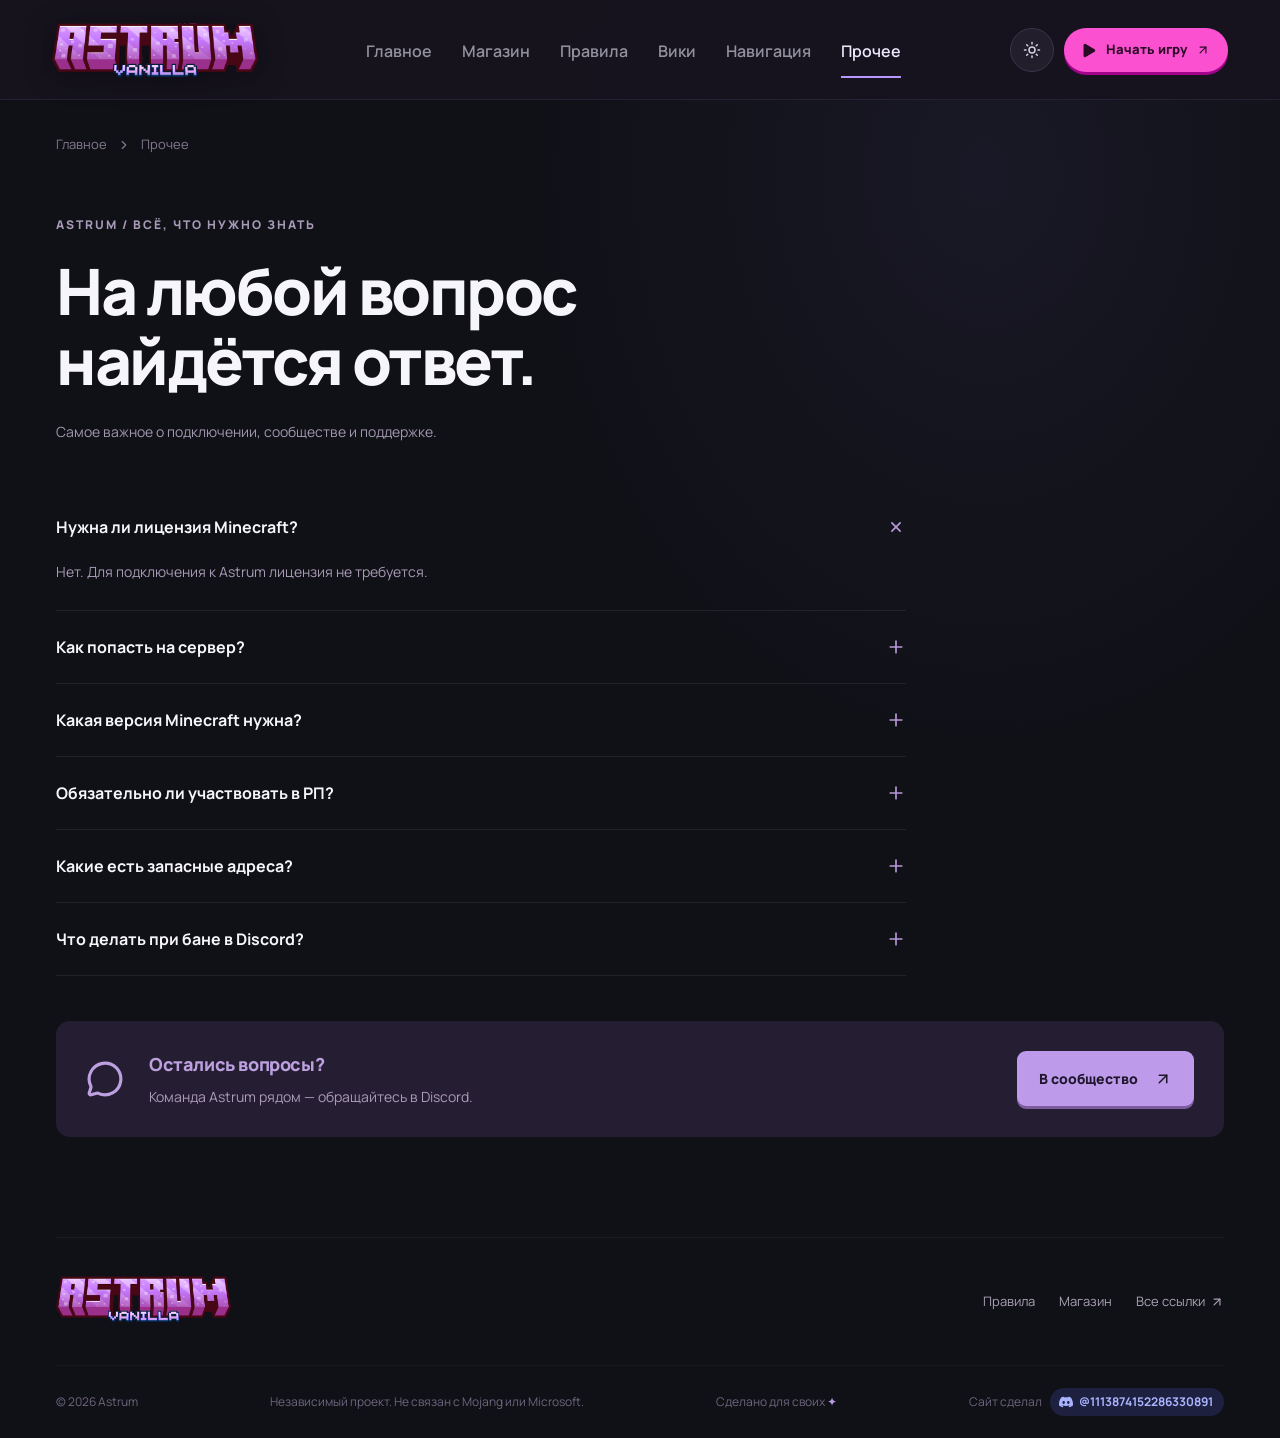
==== more.html @ 8253afd7 "Add files via upload" ====
<!DOCTYPE html>
<html lang="ru">
<head>
<meta charset="utf-8">
<meta name="viewport" content="width=device-width, initial-scale=1">
<title>Вопросы и поддержка — Astrum</title>
<meta name="description" content="Ванильный Minecraft-сервер Astrum: необязательный РП, города и сообщество. Начни свою историю на astrums.pro.">
<link rel="icon" type="image/png" href="assets/images/astrum-logo.png">
<script>try{var t=localStorage.getItem("astrum-theme");document.documentElement.setAttribute("data-theme",t==="light"?"light":"dark")}catch(e){document.documentElement.setAttribute("data-theme","dark")}</script>
<link rel="stylesheet" href="assets/css/style.css">
<link rel="stylesheet" href="assets/css/extra.css">
<link rel="stylesheet" href="assets/css/light.css">
</head>
<body class="antialiased">
<div class="astrum-site"><header class="site-header"><a class="brand brand-logo" href="index.html" aria-label="Astrum Vanilla — на главную"><img src="assets/images/astrum-wordmark.png" alt="Astrum Vanilla" width="640" height="168"></a><nav class="main-nav" aria-label="Главная навигация"><a class="" href="index.html">Главное</a><a class="" href="shop.html">Магазин</a><a class="" href="rules.html">Правила</a><a class="" href="wiki.html">Вики</a><a class="" href="navigation.html">Навигация</a><a class="active" aria-current="page" href="more.html">Прочее</a></nav><div class="header-tools"><button class="theme-toggle" type="button" aria-label="Сменить тему: светлая или тёмная" title="Сменить тему"><svg class="icon-sun" xmlns="http://www.w3.org/2000/svg" width="18" height="18" viewBox="0 0 24 24" fill="none" stroke="currentColor" stroke-width="2" stroke-linecap="round" stroke-linejoin="round" aria-hidden="true"><circle cx="12" cy="12" r="4"></circle><path d="M12 2v2"></path><path d="M12 20v2"></path><path d="m4.93 4.93 1.41 1.41"></path><path d="m17.66 17.66 1.41 1.41"></path><path d="M2 12h2"></path><path d="M20 12h2"></path><path d="m6.34 17.66-1.41 1.41"></path><path d="m19.07 4.93-1.41 1.41"></path></svg><svg class="icon-moon" xmlns="http://www.w3.org/2000/svg" width="18" height="18" viewBox="0 0 24 24" fill="none" stroke="currentColor" stroke-width="2" stroke-linecap="round" stroke-linejoin="round" aria-hidden="true"><path d="M12 3a6 6 0 0 0 9 9 9 9 0 1 1-9-9Z"></path></svg></button><a href="https://discord.gg/phRQ59Pmp" target="_blank" rel="noopener noreferrer" class="header-cta"><svg xmlns="http://www.w3.org/2000/svg" width="17" height="17" viewBox="0 0 24 24" fill="currentColor" stroke="currentColor" stroke-width="2" stroke-linejoin="round" aria-hidden="true"><path d="M6 4.5v15a1 1 0 0 0 1.5.86l12.5-7.5a1 1 0 0 0 0-1.72L7.5 3.64A1 1 0 0 0 6 4.5Z"></path></svg><span>Начать игру</span><svg xmlns="http://www.w3.org/2000/svg" width="14" height="14" viewBox="0 0 24 24" fill="none" stroke="currentColor" stroke-width="2" stroke-linecap="round" stroke-linejoin="round" aria-hidden="true"><path d="M7 7h10v10"></path><path d="M7 17 17 7"></path></svg></a></div><button class="menu-toggle" aria-label="Открыть меню"><svg xmlns="http://www.w3.org/2000/svg" width="24" height="24" viewBox="0 0 24 24" fill="none" stroke="currentColor" stroke-width="2" stroke-linecap="round" stroke-linejoin="round" class="lucide lucide-menu" aria-hidden="true"><path d="M4 5h16"></path><path d="M4 12h16"></path><path d="M4 19h16"></path></svg></button></header><main><section class="wrap inner-page"><div class="breadcrumbs"><a href="index.html">Главное</a><svg xmlns="http://www.w3.org/2000/svg" width="14" height="14" viewBox="0 0 24 24" fill="none" stroke="currentColor" stroke-width="2" stroke-linecap="round" stroke-linejoin="round" class="lucide lucide-chevron-right" aria-hidden="true"><path d="m9 18 6-6-6-6"></path></svg><span>Прочее</span></div><span class="eyebrow">ASTRUM / ВСЁ, ЧТО НУЖНО ЗНАТЬ</span><h1>На любой вопрос
найдётся ответ.</h1><p class="page-intro">Самое важное о подключении, сообществе и поддержке.</p><div class="faq"><details open=""><summary>Нужна ли лицензия Minecraft?<svg xmlns="http://www.w3.org/2000/svg" width="20" height="20" viewBox="0 0 24 24" fill="none" stroke="currentColor" stroke-width="2" stroke-linecap="round" stroke-linejoin="round" class="lucide lucide-plus" aria-hidden="true"><path d="M5 12h14"></path><path d="M12 5v14"></path></svg></summary><p>Нет. Для подключения к Astrum лицензия не требуется.</p></details><details><summary>Как попасть на сервер?<svg xmlns="http://www.w3.org/2000/svg" width="20" height="20" viewBox="0 0 24 24" fill="none" stroke="currentColor" stroke-width="2" stroke-linecap="round" stroke-linejoin="round" class="lucide lucide-plus" aria-hidden="true"><path d="M5 12h14"></path><path d="M12 5v14"></path></svg></summary><p>Начните с небольшой заявки в Discord. Если заявку отклонили, есть альтернативный вариант — проходка за 149.00 ₽. На этой версии сайта оплата не подключена.</p></details><details><summary>Какая версия Minecraft нужна?<svg xmlns="http://www.w3.org/2000/svg" width="20" height="20" viewBox="0 0 24 24" fill="none" stroke="currentColor" stroke-width="2" stroke-linecap="round" stroke-linejoin="round" class="lucide lucide-plus" aria-hidden="true"><path d="M5 12h14"></path><path d="M12 5v14"></path></svg></summary><p>По информации сервера поддерживаются версии 1.21.11–26.2. Рекомендуемая версия — 26.2.</p></details><details><summary>Обязательно ли участвовать в РП?<svg xmlns="http://www.w3.org/2000/svg" width="20" height="20" viewBox="0 0 24 24" fill="none" stroke="currentColor" stroke-width="2" stroke-linecap="round" stroke-linejoin="round" class="lucide lucide-plus" aria-hidden="true"><path d="M5 12h14"></path><path d="M12 5v14"></path></svg></summary><p>Нет. Astrum — полу-РП проект: города, министры и другие структуры существуют, но участие в РП добровольное.</p></details><details><summary>Какие есть запасные адреса?<svg xmlns="http://www.w3.org/2000/svg" width="20" height="20" viewBox="0 0 24 24" fill="none" stroke="currentColor" stroke-width="2" stroke-linecap="round" stroke-linejoin="round" class="lucide lucide-plus" aria-hidden="true"><path d="M5 12h14"></path><path d="M12 5v14"></path></svg></summary><p>mc.astrums.pro, game.astrums.pro и play.astrums.pro. Основной адрес: astrums.pro.</p></details><details><summary>Что делать при бане в Discord?<svg xmlns="http://www.w3.org/2000/svg" width="20" height="20" viewBox="0 0 24 24" fill="none" stroke="currentColor" stroke-width="2" stroke-linecap="round" stroke-linejoin="round" class="lucide lucide-plus" aria-hidden="true"><path d="M5 12h14"></path><path d="M12 5v14"></path></svg></summary><p>Напишите в личные сообщения Discord пользователю @izumosaku. Покупка разбана не гарантирует снятие блокировки.</p></details></div><div class="support-banner"><svg xmlns="http://www.w3.org/2000/svg" width="38" height="38" viewBox="0 0 24 24" fill="none" stroke="currentColor" stroke-width="2" stroke-linecap="round" stroke-linejoin="round" class="lucide lucide-message-circle" aria-hidden="true"><path d="M2.992 16.342a2 2 0 0 1 .094 1.167l-1.065 3.29a1 1 0 0 0 1.236 1.168l3.413-.998a2 2 0 0 1 1.099.092 10 10 0 1 0-4.777-4.719"></path></svg><div><h3>Остались вопросы?</h3><p>Команда Astrum рядом — обращайтесь в Discord.</p></div><a href="https://discord.gg/phRQ59Pmp" target="_blank" rel="noopener noreferrer" class="button primary">В сообщество <svg xmlns="http://www.w3.org/2000/svg" width="18" height="18" viewBox="0 0 24 24" fill="none" stroke="currentColor" stroke-width="2" stroke-linecap="round" stroke-linejoin="round" class="lucide lucide-arrow-up-right" aria-hidden="true"><path d="M7 7h10v10"></path><path d="M7 17 17 7"></path></svg></a></div></section></main><footer class="site-footer wrap"><div class="footer-top"><div class="footer-brand"><a class="brand brand-logo footer-logo" href="index.html" aria-label="Astrum Vanilla — на главную"><img src="assets/images/astrum-wordmark.png" alt="Astrum Vanilla" width="640" height="168" loading="lazy"></a></div><div class="footer-links"><a href="rules.html">Правила</a><a href="shop.html">Магазин</a><a href="navigation.html">Все ссылки <svg xmlns="http://www.w3.org/2000/svg" width="14" height="14" viewBox="0 0 24 24" fill="none" stroke="currentColor" stroke-width="2" stroke-linecap="round" stroke-linejoin="round" class="lucide lucide-arrow-up-right" aria-hidden="true"><path d="M7 7h10v10"></path><path d="M7 17 17 7"></path></svg></a></div></div><div class="footer-bottom"><span>© 2026 Astrum</span><span>Независимый проект. Не связан с Mojang или Microsoft.</span><span>Сделано для своих <span class="accent">✦</span></span><span class="credit">Сайт сделал <a class="credit-mention" href="https://discord.com/users/1113874152286330891" target="_blank" rel="noopener noreferrer"><svg xmlns="http://www.w3.org/2000/svg" width="14" height="14" viewBox="0 0 24 24" fill="currentColor" aria-hidden="true"><path d="M20.317 4.37a19.8 19.8 0 0 0-4.885-1.515.074.074 0 0 0-.079.037c-.21.375-.444.864-.608 1.25a18.3 18.3 0 0 0-5.487 0 13 13 0 0 0-.617-1.25.08.08 0 0 0-.079-.037A19.7 19.7 0 0 0 3.677 4.37a.1.1 0 0 0-.032.027C.533 9.046-.32 13.58.099 18.057a.08.08 0 0 0 .031.057 19.9 19.9 0 0 0 5.993 3.03.08.08 0 0 0 .084-.028c.462-.63.874-1.295 1.226-1.994a.076.076 0 0 0-.041-.106 13 13 0 0 1-1.872-.892.077.077 0 0 1-.008-.128 10 10 0 0 0 .372-.292.07.07 0 0 1 .077-.01c3.928 1.793 8.18 1.793 12.062 0a.07.07 0 0 1 .078.01c.12.098.246.198.373.292a.077.077 0 0 1-.006.127 12.3 12.3 0 0 1-1.873.892.077.077 0 0 0-.041.107c.36.698.772 1.362 1.225 1.993a.08.08 0 0 0 .084.028 19.8 19.8 0 0 0 6.002-3.03.08.08 0 0 0 .032-.054c.5-5.177-.838-9.674-3.549-13.66a.06.06 0 0 0-.031-.03M8.02 15.33c-1.182 0-2.157-1.085-2.157-2.419 0-1.333.956-2.419 2.157-2.419 1.21 0 2.176 1.096 2.157 2.42 0 1.333-.956 2.418-2.157 2.418m7.975 0c-1.183 0-2.157-1.085-2.157-2.419 0-1.333.955-2.419 2.157-2.419 1.21 0 2.176 1.096 2.157 2.42 0 1.333-.946 2.418-2.157 2.418"></path></svg><span>@1113874152286330891</span></a></span></div></footer></div>
<script src="assets/js/main.js" defer></script>
</body>
</html>
---- assets/css/style.css ----
@import "https://fonts.googleapis.com/css2?family=Manrope:wght@400;500;600;700;800&display=swap";
@layer properties{@supports (((-webkit-hyphens:none)) and (not (margin-trim:inline))) or ((-moz-orient:inline) and (not (color:rgb(from red r g b)))){*,:before,:after,::backdrop{--tw-space-y-reverse:0;--tw-border-style:solid;--tw-font-weight:initial;--tw-tracking:initial;--tw-shadow:0 0 #0000;--tw-shadow-color:initial;--tw-shadow-alpha:100%;--tw-inset-shadow:0 0 #0000;--tw-inset-shadow-color:initial;--tw-inset-shadow-alpha:100%;--tw-ring-color:initial;--tw-ring-shadow:0 0 #0000;--tw-inset-ring-color:initial;--tw-inset-ring-shadow:0 0 #0000;--tw-ring-inset:initial;--tw-ring-offset-width:0px;--tw-ring-offset-color:#fff;--tw-ring-offset-shadow:0 0 #0000}}}@layer theme{:root,:host{--font-sans:"Manrope", sans-serif;--font-mono:ui-monospace, SFMono-Regular, Menlo, Monaco, Consolas, "Liberation Mono", "Courier New", monospace;--color-green-100:#dcfce7;--color-green-200:#b9f8cf;--color-green-800:#016630;--color-green-900:#0d542b;--color-gray-100:#f3f4f6;--color-gray-200:#e5e7eb;--color-gray-800:#1e2939;--spacing:.25rem;--container-md:28rem;--text-xs:.75rem;--text-xs--line-height:calc(1 / .75);--text-sm:.875rem;--text-sm--line-height:calc(1.25 / .875);--text-lg:1.125rem;--text-lg--line-height:calc(1.75 / 1.125);--text-2xl:1.5rem;--text-2xl--line-height:calc(2 / 1.5);--font-weight-medium:500;--font-weight-semibold:600;--font-weight-bold:700;--tracking-wider:.05em;--default-transition-duration:.15s;--default-transition-timing-function:cubic-bezier(.4, 0, .2, 1);--default-font-family:var(--font-sans);--default-mono-font-family:var(--font-mono)}@supports (color:lab(0% 0 0)){:root,:host{--color-green-100:lab(96.1861% -13.8464 6.52365);--color-green-200:lab(92.4222% -26.4702 12.9427);--color-green-800:lab(37.4616% -36.7971 22.9692);--color-green-900:lab(30.797% -29.6927 17.382);--color-gray-100:lab(96.1596% -.0823438 -1.13575);--color-gray-200:lab(91.6229% -.159115 -2.26791);--color-gray-800:lab(16.1051% -1.18239 -11.7533)}}}@layer base{*,:after,:before,::backdrop{box-sizing:border-box;border:0 solid;margin:0;padding:0}::file-selector-button{box-sizing:border-box;border:0 solid;margin:0;padding:0}html,:host{-webkit-text-size-adjust:100%;tab-size:4;line-height:1.5;font-family:var(--default-font-family,-apple-system, BlinkMacSystemFont, "Segoe UI", Roboto, "Helvetica Neue", "Noto Sans", Arial, sans-serif, "Apple Color Emoji", "Segoe UI Emoji", "Segoe UI Symbol", "Noto Color Emoji");font-feature-settings:var(--default-font-feature-settings,normal);font-variation-settings:var(--default-font-variation-settings,normal);-webkit-tap-highlight-color:transparent}hr{height:0;color:inherit;border-top-width:1px}abbr:where([title]){-webkit-text-decoration:underline dotted;text-decoration:underline dotted}h1,h2,h3,h4,h5,h6{font-size:inherit;font-weight:inherit}a{color:inherit;-webkit-text-decoration:inherit;-webkit-text-decoration:inherit;-webkit-text-decoration:inherit;-webkit-text-decoration:inherit;text-decoration:inherit}b,strong{font-weight:bolder}code,kbd,samp,pre{font-family:var(--default-mono-font-family,ui-monospace, SFMono-Regular, Menlo, Monaco, Consolas, "Liberation Mono", "Courier New", monospace);font-feature-settings:var(--default-mono-font-feature-settings,normal);font-variation-settings:var(--default-mono-font-variation-settings,normal);font-size:1em}small{font-size:80%}sub,sup{vertical-align:baseline;font-size:75%;line-height:0;position:relative}sub{bottom:-.25em}sup{top:-.5em}table{text-indent:0;border-color:inherit;border-collapse:collapse}:-moz-focusring:where(:not(iframe)){outline:auto}progress{vertical-align:baseline}summary{display:list-item}ol,ul,menu{list-style:none}img,svg,video,canvas,audio,iframe,embed,object{vertical-align:middle;display:block}img,video{max-width:100%;height:auto}button,input,select,optgroup,textarea{font:inherit;font-feature-settings:inherit;font-variation-settings:inherit;letter-spacing:inherit;color:inherit;opacity:1;background-color:#0000;border-radius:0}::file-selector-button{font:inherit;font-feature-settings:inherit;font-variation-settings:inherit;letter-spacing:inherit;color:inherit;opacity:1;background-color:#0000;border-radius:0}:where(select:is([multiple],[size])) optgroup{font-weight:bolder}:where(select:is([multiple],[size])) optgroup option{padding-inline-start:20px}::file-selector-button{margin-inline-end:4px}::placeholder{opacity:1}@supports (not ((-webkit-appearance:-apple-pay-button))) or (contain-intrinsic-size:1px){::placeholder{color:currentColor}@supports (color:color-mix(in lab, red, red)){::placeholder{color:color-mix(in oklab, currentcolor 50%, transparent)}}}textarea{resize:vertical}::-webkit-search-decoration{-webkit-appearance:none}::-webkit-date-and-time-value{min-height:1lh;text-align:inherit}::-webkit-datetime-edit{display:inline-flex}::-webkit-datetime-edit-fields-wrapper{padding:0}::-webkit-datetime-edit{padding-block:0}::-webkit-datetime-edit-year-field{padding-block:0}::-webkit-datetime-edit-month-field{padding-block:0}::-webkit-datetime-edit-day-field{padding-block:0}::-webkit-datetime-edit-hour-field{padding-block:0}::-webkit-datetime-edit-minute-field{padding-block:0}::-webkit-datetime-edit-second-field{padding-block:0}::-webkit-datetime-edit-millisecond-field{padding-block:0}::-webkit-datetime-edit-meridiem-field{padding-block:0}::-webkit-calendar-picker-indicator{line-height:1}:-moz-ui-invalid{box-shadow:none}button,input:where([type=button],[type=reset],[type=submit]){appearance:button}::file-selector-button{appearance:button}::-webkit-inner-spin-button{height:auto}::-webkit-outer-spin-button{height:auto}[hidden]:where(:not([hidden=until-found])){display:none!important}:root{--lightningcss-light: ;--lightningcss-dark:initial;color-scheme:dark}*{box-sizing:border-box}html{scroll-behavior:smooth;scroll-padding-top:100px}body{color:#f6f5fb;background:#101117;margin:0;font-family:Manrope,sans-serif;font-size:15px}button,a,input,summary{-webkit-tap-highlight-color:transparent}button,a{touch-action:manipulation}button{cursor:pointer;font:inherit}a{color:inherit;text-decoration:none}button{color:inherit}button:disabled{cursor:default}button:focus-visible,a:focus-visible,summary:focus-visible,input:focus-visible{outline-offset:5px;outline:2px solid #bb9dff}h1,h2,h3,p{margin:0}button{border:0}::selection{color:#fff;background:#9765ee}input{font:inherit;color:inherit}svg{flex-shrink:0}button,a{transition:background .2s,color .2s,transform .2s,border-color .2s}button:hover{filter:brightness(1.08)}}@layer components{.astrum-site{background:radial-gradient(at 77% 12%,#24203870,#0000 32%),#101117;overflow:hidden}.wrap{width:min(1240px,100% - 112px);margin-inline:auto}.site-header{z-index:20;border-bottom:1px solid #ffffff0c;align-items:center;gap:32px;height:100px;padding:0 4%;display:flex;position:relative}.brand{letter-spacing:1.5px;align-items:center;gap:9px;font-size:25px;font-weight:800;display:inline-flex}.brand-symbol{color:#bc98ff;font-size:40px;line-height:1}.brand-dot{color:#918a9b;align-self:flex-start;margin-top:7px;margin-left:-7px;font-size:12px}.main-nav{color:#93919f;gap:26px;margin:auto;font-size:14px;font-weight:600;display:flex}.main-nav a{padding:38px 0;position:relative}.main-nav a:hover,.main-nav a.active{color:#eee8ff}.main-nav a.active:after{content:"";background:#b896ff;height:2px;position:absolute;bottom:23px;left:0;right:0}.header-discord{background:#221e2c;border:1px solid #3c354c;border-radius:9px;align-items:center;gap:9px;padding:12px 14px;font-size:13px;display:flex}.menu-toggle{background:0 0;display:none}.hero{grid-template-columns:1fr 1fr;min-height:750px;padding-top:70px;display:grid;position:relative}.eyebrow{letter-spacing:2px;color:#a69ab7;font-size:12px;font-weight:800;display:block}.season{color:#c3b3dd;background:#25202e88;border:1px solid #9580b933;border-radius:30px;align-items:center;gap:9px;padding:10px 13px;font-size:12px;display:inline-flex}.season>span,.world-label>span{background:#b7dc9a;border-radius:50%;width:6px;height:6px;box-shadow:0 0 12px #b7dc9a66}.hero h1{letter-spacing:-3.2px;margin-top:25px;font-size:clamp(45px,4.9vw,71px);font-weight:800;line-height:1.09}.hero h1>span{color:#b79adf}.hero-copy>p{color:#a5a0b0;margin-top:25px;font-size:14px;line-height:1.9}.hero-actions{align-items:center;gap:20px;margin-top:30px;display:flex}.button{border-radius:9px;justify-content:center;align-items:center;gap:16px;min-height:50px;padding:17px 22px;font-size:14px;font-weight:800;line-height:1.5;display:inline-flex}.primary{color:#20162e;background:#bd9bea;box-shadow:0 3px #7c5c9e}.primary:hover{background:#d4b9f8;transform:translateY(-2px)}.secondary{color:#dbd3e5;background:#201d27;border:1px solid #3b3549}.secondary:hover{background:#302739}.server-address{color:#a49bb1;text-align:left;background:0 0;align-items:center;gap:26px;display:flex}.server-address small{letter-spacing:1.8px;color:#7f788c;margin-bottom:5px;font-size:12px;display:block}.server-address strong{color:#dfd7e8;letter-spacing:.8px;font-size:14px}.hero-facts{color:#898492;flex-wrap:wrap;gap:15px;margin-top:28px;font-size:12px;display:flex}.hero-facts>span{align-items:center;gap:5px;display:flex}.hero-facts svg{color:#baa4d2}.hero-visual{align-self:center;min-width:0;margin:0 -60px 0 -30px;position:relative;transform:translateY(-27px)}.hero-visual>img{filter:drop-shadow(0 30px 40px #0005);width:100%;height:auto;animation:7s ease-in-out infinite float;position:relative}.planet-halo{background:radial-gradient(#a177dd19,#0000 65%);border:1px solid #a98bd31a;border-radius:50%;position:absolute;inset:9% 7%;transform:rotate(-25deg)}.planet-halo:after{content:"";border:1px dashed #b497d81c;border-radius:50%;position:absolute;inset:12%}.visual-coordinate{letter-spacing:2px;color:#8d809f;font-size:11px;position:absolute;top:17%;left:29%}.floating-star{color:#d1b5f5;position:absolute}.star-one{font-size:42px;top:20%;right:13%;transform:rotate(12deg)}.star-two{color:#80718e;font-size:25px;top:45%;left:6%}.world-label{letter-spacing:1.2px;background:#1d1929cc;border:1px solid #6d5d8180;border-radius:6px;align-items:center;gap:8px;padding:11px 13px;font-size:11px;display:flex;position:absolute;bottom:21%;left:29%;transform:rotate(-5deg)}.visual-number{letter-spacing:3px;color:#655a74;font-size:12px;position:absolute;bottom:7%;right:20%}.hero-bottom{color:#625e6e;letter-spacing:1.6px;border-top:1px solid #ffffff0b;grid-column:1/-1;justify-content:space-between;align-self:end;align-items:center;margin-top:30px;padding:24px 0;font-size:12px;display:flex}.hero-bottom>span:last-child{letter-spacing:.4px}.ticker{white-space:nowrap;color:#231a2e;background:#bba1d9;justify-content:space-around;align-items:center;gap:30px;padding:16px 25px;font-size:17px;display:flex;overflow:hidden}.ticker span{letter-spacing:1.8px;font-size:12px;font-weight:800}.section{padding-top:100px;padding-bottom:20px}.section-heading{justify-content:space-between;align-items:flex-end;gap:30px;margin-bottom:35px;display:flex}.section-heading .eyebrow{margin-bottom:17px}h2{letter-spacing:-1.5px;font-size:36px;font-weight:800;line-height:1.23}.section-heading>p{color:#8e879b;padding-bottom:3px;font-size:14px;line-height:1.9}.feature-grid{grid-template-columns:repeat(3,1fr);gap:18px;display:grid}.feature-card{background:linear-gradient(135deg,#201d28,#191820);border:1px solid #ffffff09;border-radius:14px;padding:28px;position:relative}.feature-icon{border-radius:12px;justify-content:center;align-items:center;width:45px;height:45px;margin-bottom:35px;display:inline-flex}.green{--tone:#acd5a0;--shade:#263b31}.purple{--tone:#bf9ce9;--shade:#3c2e50}.orange{--tone:#e1b087;--shade:#463328}.pink{--tone:#dea7c6;--shade:#482d42}.blue{--tone:#9ab8df;--shade:#293b50}.feature-icon{background:var(--shade);color:var(--tone)}.card-index{color:#625970;font-size:12px;position:absolute;top:37px;right:28px}h3{letter-spacing:-.4px;font-size:18px;font-weight:800}.feature-card p{color:#938b9f;margin-top:13px;font-size:14px;line-height:1.9}.card-tag{letter-spacing:1.2px;color:#776d85;margin-top:28px;font-size:12px;display:block}.text-link{color:#bca2da;background:0 0;align-items:center;gap:8px;margin-top:25px;padding:0;font-size:13px;font-weight:700;display:inline-flex}.product-grid{grid-template-columns:repeat(4,1fr);gap:18px;display:grid}.product-card{text-align:left;background:#1b1922;border:1px solid #ffffff09;border-radius:14px;flex-direction:column;padding:13px 19px 19px;display:flex;overflow:hidden}.product-card:hover{border-color:#b796d84d;transform:translateY(-6px)}.product-art{background:radial-gradient(ellipse at 50% 70%,var(--shade),#1b192200 74%);width:calc(100% + 38px);height:180px;color:var(--tone);isolation:isolate;justify-content:center;align-items:center;margin:-13px -19px 20px;display:flex;position:relative}.product-art>svg{filter:drop-shadow(4px 10px #0003);transform:rotate(-13deg)}.art-orbit{border:1px solid var(--tone);opacity:.15;z-index:-1;border-radius:25px;width:100px;height:100px;position:absolute;transform:rotate(25deg)}.art-spark{font-size:20px;position:absolute;top:26%;right:27%}.product-type{letter-spacing:1.3px;color:var(--tone);margin-bottom:10px;font-size:11px}.product-name{font-size:15px;font-weight:800}.product-bottom{justify-content:space-between;align-items:center;margin-top:22px;font-size:21px;font-weight:800;display:flex}.product-bottom small{color:#9c92a6;font-size:14px;font-weight:600}.round-arrow{color:#c5b5d5;background:#ffffff08;border-radius:8px;justify-content:center;align-items:center;width:29px;height:29px;display:flex}.subtle-note{color:#81758f;margin-top:17px;font-size:12px;line-height:1.7}.world-banner{background:linear-gradient(110deg,#29273b,#343047 60%,#2a2938);border:1px solid #b9a1d61a;border-radius:17px;grid-template-columns:1fr 1fr;margin-top:80px;padding:45px 50px;display:grid;position:relative;overflow:hidden}.world-banner .eyebrow{margin-bottom:20px}.world-banner h2{font-size:37px}.world-banner p{color:#b2a8c0;margin-top:16px;font-size:14px;line-height:1.8}.light{color:#2b2137;background:#e0d6ee;margin-top:25px}.map-art{color:#b4c29e;justify-content:center;align-items:center;display:flex;position:relative;transform:rotate(-12deg)}.map-art>svg{filter:drop-shadow(8px 15px #17152350);width:270px;height:270px}.map-marker{color:#e4c8fa;text-shadow:0 0 35px #c69eea;font-size:50px;position:absolute;top:34%;left:48%}.map-caption{letter-spacing:2px;color:#c3b2d7;font-size:12px;position:absolute;bottom:10%}.outline-star{color:#bca1d9;font-size:70px}.steps{grid-template-columns:repeat(3,1fr);gap:35px;margin:35px 0;display:grid}.step-number{color:#bba1da;letter-spacing:2px;border-bottom:1px solid #342c3f;margin-bottom:20px;padding-bottom:14px;font-size:13px;display:block}.steps p{color:#938a9f;margin-top:12px;font-size:14px;line-height:1.9}.site-footer{border-top:1px solid #ffffff0b;margin-top:100px;padding-top:38px}.footer-top{justify-content:space-between;align-items:center;gap:25px;padding-bottom:37px;display:flex}.footer-top p{color:#867c93;margin-top:8px;font-size:12px}.footer-links{color:#aaa0b6;gap:24px;font-size:13px;display:flex}.footer-links a{align-items:center;gap:5px;display:flex}.socials{gap:10px;display:flex}.socials>a{color:#b9abc9;background:#201c29;border:1px solid #ffffff09;border-radius:8px;justify-content:center;align-items:center;width:37px;height:37px;display:flex}.socials>a:hover{background:#3b2d4a}.footer-bottom{color:#6f657e;border-top:1px solid #ffffff09;justify-content:space-between;gap:20px;padding:22px 0;font-size:12px;display:flex}.accent{color:#b99bdf}.inner-page{min-height:65vh;padding-top:35px}.breadcrumbs{color:#84788f;align-items:center;gap:10px;margin-bottom:60px;font-size:13px;display:flex}.inner-page>h1{white-space:pre-line;letter-spacing:-2.5px;margin-top:22px;font-size:clamp(38px,5vw,65px);font-weight:800;line-height:1.1}.page-intro{color:#a297ae;max-width:650px;margin-top:23px;font-size:14px;line-height:1.9}.shop-toolbar{justify-content:space-between;align-items:center;gap:25px;margin:40px 0 25px;display:flex}.notice{color:#c8b1df;background:#292135;border:1px solid #67507c44;border-radius:8px;align-items:center;gap:10px;padding:12px 15px;font-size:13px;display:flex}.search{color:#9986af;background:#201c28;border:1px solid #473951;border-radius:9px;align-items:center;gap:12px;padding:12px 15px;display:flex}.search input{background:0 0;border:0;outline:none;width:100%;min-width:0;font-size:14px}.info-panel{color:#baa1d6;background:#211c2b;border:1px solid #75618826;border-radius:12px;align-items:flex-start;gap:20px;margin-top:35px;padding:25px;display:flex}.info-panel p{color:#a99cb7;font-size:14px;line-height:1.9}.info-panel h3{margin-bottom:10px;font-size:15px}.rules-search{max-width:550px;margin-top:30px}.rules-layout{grid-template-columns:240px 1fr;gap:60px;margin-top:45px;display:grid}.rules-toc{color:#9888aa;background:#1a1721;border:1px solid #ffffff08;border-radius:12px;flex-direction:column;gap:15px;height:fit-content;padding:24px;font-size:13px;display:flex;position:sticky;top:30px}.rules-toc a:hover{color:#d4b8f7}.rules-toc .eyebrow{margin-bottom:10px}.rules-content article{border-bottom:1px solid #ffffff0d;margin-bottom:35px;padding-bottom:35px;scroll-margin-top:25px}.rules-content h2{letter-spacing:-.7px;margin-bottom:22px;font-size:24px}.rules-content p{color:#b6aabe;margin-top:16px;font-size:14px;line-height:1.95}.resource-grid{grid-template-columns:repeat(3,1fr);gap:20px;margin-top:45px;display:grid}.resource-card{background:#1c1924;border:1px solid #ffffff09;border-radius:15px;padding:27px;position:relative}.resource-card:hover{background:#292232;border-color:#6d548a;transform:translateY(-4px)}.resource-arrow{color:#8e7a9f;position:absolute;top:32px;right:27px}.resource-card .feature-icon{margin-bottom:25px}.resource-card p{color:#a397ae;margin-top:12px;font-size:14px;line-height:1.8}.resource-card small{color:#71637f;margin-top:25px;font-size:12px;display:block}.wiki-grid{grid-template-columns:repeat(3,1fr);gap:20px;margin-top:45px;display:grid}.wiki-grid h3{margin-top:25px}.wiki-grid .button{margin-top:25px;padding:13px;font-size:13px}.faq{max-width:850px;margin-top:45px}.faq details{border-bottom:1px solid #ffffff12;padding:24px 0}.faq summary{cursor:pointer;justify-content:space-between;align-items:center;gap:20px;font-size:16px;font-weight:700;list-style:none;display:flex}.faq summary::-webkit-details-marker{display:none}.faq summary svg{color:#b798d9}.faq details[open] summary svg{transform:rotate(45deg)}.faq details p{color:#a899b5;max-width:700px;margin-top:20px;font-size:14px;line-height:1.9}.support-banner{color:#bca0df;background:#251e32;border-radius:14px;align-items:center;gap:25px;margin-top:45px;padding:30px;display:flex}.support-banner p{color:#ab9ab9;margin-top:8px;font-size:14px}.support-banner .button{margin-left:auto}.empty{color:#a494b0;padding:35px 0;font-size:14px}.modal-backdrop{z-index:100;-webkit-backdrop-filter:blur(10px);backdrop-filter:blur(10px);background:#08070dd9;justify-content:center;align-items:center;padding:24px;display:flex;position:fixed;inset:0;overflow-y:auto}.modal{background:#211b2d;border:1px solid #63497670;border-radius:20px;width:100%;max-width:500px;max-height:90dvh;padding:38px;position:relative;overflow-y:auto;box-shadow:0 30px 100px #0008}.modal-close{color:#b3a3c3;background:0 0;padding:5px;position:absolute;top:18px;right:18px}.modal .feature-icon{margin-bottom:20px}.modal h2{letter-spacing:-1px;margin-top:12px;font-size:30px}.modal p{color:#ac9bbd;margin-top:20px;font-size:14px;line-height:1.9}.modal .button{width:100%;margin-top:22px}.modal .eyebrow{font-size:12px}.modal-price{margin:25px 0;font-size:32px;font-weight:800}.copy-panel{letter-spacing:1px;background:#33283f;border:1px solid #6f5587;border-radius:8px;justify-content:space-between;align-items:center;width:100%;margin-top:23px;padding:18px;display:flex}.modal .subtle-note{font-size:12px}.menu-toggle{padding:8px}@keyframes float{0%,to{transform:translateY(0)}50%{transform:translateY(-12px)}}@media (min-width:1500px){.hero h1{font-size:75px}.hero{min-height:800px}}@media (max-width:1100px){.wrap{width:calc(100% - 64px)}.site-header{gap:20px}.main-nav{gap:17px;font-size:12px}.brand{font-size:21px}.header-discord{padding:10px}.header-discord span{display:none}.hero{min-height:680px;padding-top:60px}.hero h1{font-size:56px}.hero-visual{margin-right:-30px}.hero-actions{gap:16px}.hero-facts{gap:10px;font-size:12px}.feature-card{padding:23px}.product-grid{gap:12px}.product-card{padding:12px 15px 18px}.product-name{font-size:14px}.product-art{width:calc(100% + 30px);height:155px;margin-inline:-15px}.section-heading h2{font-size:32px}.rules-layout{grid-template-columns:190px 1fr;gap:30px}}@media (max-width:760px){.wrap{width:calc(100% - 40px)}.site-header{gap:15px;height:76px;padding:0 20px}.brand{font-size:23px}.brand-symbol{font-size:35px}.header-discord{margin-left:auto}.menu-toggle{display:block}.main-nav{display:none}.main-nav.open{-webkit-backdrop-filter:blur(15px);backdrop-filter:blur(15px);background:#19141fef;border-bottom:1px solid #53405e;flex-direction:column;gap:0;padding:20px;display:flex;position:absolute;top:75px;left:0;right:0}.main-nav a{padding:13px;font-size:14px}.main-nav a.active:after{display:none}.hero{flex-direction:column;min-height:0;padding-top:35px;display:flex}.hero h1{letter-spacing:-2.5px;font-size:clamp(44px,9vw,64px);line-height:1.08}.hero h1 br:nth-of-type(2){display:none}.hero h1>span{display:block}.hero-copy>p{margin-top:22px;font-size:14px}.hero-actions{margin-top:25px}.button{gap:12px;padding:15px 20px;font-size:13px}.server-address{gap:15px}.hero-facts{margin-top:24px;font-size:12px}.hero-visual{align-self:center;width:100%;max-width:530px;margin:-25px -10px -35px;transform:none}.hero-visual img{width:100%}.visual-coordinate{font-size:11px;top:15%}.hero-bottom{width:100%;margin-top:0;padding:20px 0;font-size:11px}.hero-bottom span:last-child{letter-spacing:0;font-size:11px}.ticker{justify-content:flex-start;gap:25px;padding:13px 20px}.ticker span{font-size:12px}.section{padding-top:60px}.section-heading{flex-wrap:wrap;align-items:flex-start;gap:22px;margin-bottom:25px}.section-heading h2,h2{letter-spacing:-1px;font-size:29px}.section-heading>p{font-size:13px}.section-heading .eyebrow{margin-bottom:14px;font-size:12px}.feature-grid{grid-template-columns:1fr;gap:12px}.feature-card{padding:25px}.feature-icon{margin-bottom:23px}.feature-card p{max-width:500px;font-size:14px}.card-tag{margin-top:20px}.product-grid{grid-template-columns:repeat(2,minmax(0,1fr));gap:12px}.product-art{height:150px}.product-art>svg{width:60px;height:60px}.product-name{min-height:39px;font-size:14px;line-height:1.5}.product-type{letter-spacing:.8px;font-size:11px}.product-bottom{margin-top:14px;font-size:20px}.shop-preview .section-heading{align-items:flex-end}.shop-preview .section-heading .button{min-height:38px;padding:10px 12px;font-size:12px}.world-banner{grid-template-columns:1fr;margin-top:50px;padding:30px}.world-banner h2{font-size:30px}.map-art{height:230px;margin-top:15px}.map-art>svg{width:210px;height:210px}.map-caption{bottom:0}.steps{grid-template-columns:1fr;gap:25px;margin-top:20px}.steps article{padding-left:50px;position:relative}.step-number{border:0;font-size:14px;position:absolute;top:2px;left:0}.steps p{margin-top:8px}.outline-star{font-size:40px}.site-footer{margin-top:60px;padding-top:30px}.footer-top{flex-wrap:wrap;gap:25px}.footer-links{flex-basis:100%;order:3;font-size:13px}.socials{margin-left:auto}.footer-bottom{flex-wrap:wrap;gap:10px;font-size:11px;line-height:1.8}.footer-bottom>span:nth-child(2){flex-basis:100%;order:3}.inner-page{padding-top:25px}.breadcrumbs{margin-bottom:40px;font-size:12px}.inner-page>h1{letter-spacing:-1.8px;font-size:39px}.page-intro{font-size:14px}.shop-toolbar{flex-direction:column;align-items:stretch;gap:14px;margin-top:25px}.notice{font-size:12px}.rules-layout{grid-template-columns:1fr;gap:25px;margin-top:25px}.rules-toc{grid-template-columns:1fr 1fr;gap:14px;padding:20px;font-size:12px;display:grid;position:static}.rules-toc .eyebrow{grid-column:1/-1}.rules-content h2{font-size:22px}.rules-content p{font-size:14px}.rules-content article{margin-bottom:25px;padding-bottom:25px}.info-panel{gap:13px;padding:20px}.info-panel p{font-size:13px}.info-panel>svg{width:20px}.resource-grid{grid-template-columns:1fr 1fr;gap:12px;margin-top:30px}.resource-card{padding:20px}.resource-card h3{font-size:14px}.resource-card p,.resource-card small{font-size:12px}.resource-arrow{width:16px;top:25px;right:15px}.wiki-grid{grid-template-columns:1fr;margin-top:30px}.faq summary,.faq details p{font-size:14px}.support-banner{flex-wrap:wrap;gap:17px;padding:23px}.support-banner h3{font-size:16px}.support-banner .button{width:100%;margin:0}.modal{padding:28px}.modal h2{font-size:26px}.modal p{font-size:14px}.modal .notice{line-height:1.8}.desktop-break{display:none}}@media (prefers-reduced-motion:reduce){html{scroll-behavior:auto}*,:before,:after{transition:none!important;animation:none!important}}.about-section .section-heading{align-items:flex-start;gap:55px}.about-section .section-heading>div{flex:1}.about-section .section-heading>p{flex:1;max-width:550px;font-size:14px;line-height:1.95}.world-banner.pixel-world{isolation:isolate;background:linear-gradient(90deg,#101117f5,#101117d9 32%,#10111747 72%,#1011171f);align-items:center;min-height:410px;padding:50px;display:flex}.world-banner-copy{max-width:570px}.pixel-world h2{max-width:450px;font-size:44px}.pixel-world p{color:#ddd8e7;max-width:480px;font-size:14px;line-height:1.9}.pixel-world .eyebrow{color:#d0bfdf}@media (max-width:760px){.about-section .section-heading{flex-direction:column;gap:22px}.about-section .section-heading>p{font-size:14px}.world-banner.pixel-world{background:linear-gradient(90deg,#101117eb,#101117a6);min-height:440px;padding:30px 25px}.pixel-world h2{font-size:34px}.pixel-world p{font-size:14px}}.hero.photo-hero{isolation:isolate;background:#101117;width:100%;min-height:max(750px,100svh - 100px);padding-inline:max(56px,50% - 620px)}.photo-hero .hero-background{object-fit:cover;object-position:center;z-index:-3;filter:saturate(.85);width:100%;height:100%;position:absolute;inset:0}.photo-hero:before{content:"";z-index:-2;background:linear-gradient(90deg,#101117e6 0%,#101117ad 38%,#17112552 72%,#10111733),linear-gradient(#10111740 0%,#0000 52%,#101117e0 90%,#101117 100%);position:absolute;inset:0}.photo-hero .hero-copy{z-index:1;position:relative}.photo-hero .hero-copy>p{color:#e1dbe9;text-shadow:0 2px 12px #0008;max-width:550px}.photo-hero h1{text-shadow:0 4px 30px #0b071980}.photo-hero .hero-facts{color:#c9bfd5}.photo-hero .hero-bottom{color:#b5a9c3;border-color:#ffffff17;position:relative}.photo-hero .hero-visual{opacity:.94}.photo-hero .hero-bottom>span:first-child{color:#d4c2e7}@media (max-width:1100px){.hero.photo-hero{padding-inline:32px}}@media (max-width:760px){.hero.photo-hero{min-height:calc(100svh - 76px);padding-inline:20px}.photo-hero .hero-background{object-position:57% center}.photo-hero:before{background:linear-gradient(90deg,#101117c7,#10111747),linear-gradient(#1011171f 30%,#101117cc 85%,#101117 100%)}.photo-hero .hero-visual{max-width:370px;margin-top:-20px;margin-bottom:-40px}.photo-hero .hero-bottom{margin-top:auto}.photo-hero .hero-copy>p{color:#e1dbe9}}.site-header{background:#17141f;border-bottom-color:#bc98ff1a}.season>.season-divider,.season>.server-online{width:auto;height:auto;box-shadow:none;background:0 0;border-radius:0}.season>.server-online{letter-spacing:1px;font-size:12px}.season>.server-status-dot.is-online{background:#a9e6a2;box-shadow:0 0 10px #a9e6a266}.season>.server-status-dot.is-loading{box-shadow:none;background:#dac294}.season>.server-status-dot.is-unavailable{box-shadow:none;background:#b4a7bd}@media (prefers-reduced-motion:reduce){.site-header{animation:none}}.astrum-home .site-header{-webkit-backdrop-filter:none;backdrop-filter:none;background:0 0;border-bottom-color:#ffffff12}.astrum-home .main-nav{color:#cec7d8}.astrum-home .hero.photo-hero{min-height:max(850px,100svh);margin-top:-100px;padding-top:170px}.astrum-home .photo-hero .hero-background{object-position:center 60%}.season>.server-online{text-transform:uppercase}@media (max-width:760px){.astrum-home .hero.photo-hero{min-height:100svh;margin-top:-76px;padding-top:111px}.astrum-home .photo-hero .hero-background{object-position:57% 60%}}.site-header{z-index:50;-webkit-backdrop-filter:blur(16px);backdrop-filter:blur(16px);background:#17141fe0;width:100%;position:fixed;top:0;left:0;right:0}.astrum-site{padding-top:100px}.astrum-home .site-header{-webkit-backdrop-filter:blur(16px);backdrop-filter:blur(16px);background:#1011178c}@media (max-width:760px){.astrum-site{padding-top:76px}}.hero-facts{line-height:1.7}.eyebrow,.product-type,.card-tag{line-height:1.6}.hero-bottom{flex-wrap:wrap;gap:15px;line-height:1.7}.footer-bottom{flex-wrap:wrap;line-height:1.8}.season{letter-spacing:1px;flex-wrap:wrap;gap:8px;max-width:100%;line-height:1.6}@media (max-width:760px){.footer-links{flex-wrap:wrap}.hero-facts{gap:10px 14px}.hero-bottom{letter-spacing:.6px}.product-type{letter-spacing:.6px;min-height:36px}.world-label{letter-spacing:.5px}.visual-coordinate{letter-spacing:.7px}.main-nav.open{max-height:calc(100dvh - 76px);overflow-y:auto}}.season,.season>.server-online{font-size:11px}.hero-facts{gap:18px;font-size:14px;line-height:1.8}.hero-facts svg{width:16px;height:16px}@media (max-width:760px){.season,.season>.server-online{font-size:10px}.hero-facts{gap:10px 16px;font-size:13px}}}@layer utilities{.sr-only{clip-path:inset(50%);white-space:nowrap;border-width:0;width:1px;height:1px;margin:-1px;padding:0;position:absolute;overflow:hidden}.container{width:100%}@media (min-width:40rem){.container{max-width:40rem}}@media (min-width:48rem){.container{max-width:48rem}}@media (min-width:64rem){.container{max-width:64rem}}@media (min-width:80rem){.container{max-width:80rem}}@media (min-width:96rem){.container{max-width:96rem}}.mt-1{margin-top:var(--spacing)}.mt-2{margin-top:calc(var(--spacing) * 2)}.mt-4{margin-top:calc(var(--spacing) * 4)}.mt-auto{margin-top:auto}.mb-1{margin-bottom:var(--spacing)}.mb-2{margin-bottom:calc(var(--spacing) * 2)}.mb-4{margin-bottom:calc(var(--spacing) * 4)}.ml-auto{margin-left:auto}.block{display:block}.flex{display:flex}.grid{display:grid}.hidden{display:none}.min-h-screen{min-height:100vh}.w-60{width:calc(var(--spacing) * 60)}.w-full{width:100%}.max-w-md{max-width:var(--container-md)}.min-w-0{min-width:0}.flex-1{flex:1}.flex-shrink-0{flex-shrink:0}.cursor-pointer{cursor:pointer}.grid-cols-1{grid-template-columns:repeat(1,minmax(0,1fr))}.flex-col{flex-direction:column}.items-center{align-items:center}.justify-between{justify-content:space-between}.justify-center{justify-content:center}.justify-end{justify-content:flex-end}.gap-2{gap:calc(var(--spacing) * 2)}.gap-3{gap:calc(var(--spacing) * 3)}.gap-4{gap:calc(var(--spacing) * 4)}:where(.space-y-4>:not(:last-child)){--tw-space-y-reverse:0;margin-block-start:calc(calc(var(--spacing) * 4) * var(--tw-space-y-reverse));margin-block-end:calc(calc(var(--spacing) * 4) * calc(1 - var(--tw-space-y-reverse)))}:where(.space-y-6>:not(:last-child)){--tw-space-y-reverse:0;margin-block-start:calc(calc(var(--spacing) * 6) * var(--tw-space-y-reverse));margin-block-end:calc(calc(var(--spacing) * 6) * calc(1 - var(--tw-space-y-reverse)))}.overflow-auto{overflow:auto}.rounded{border-radius:.25rem}.border{border-style:var(--tw-border-style);border-width:1px}.border-t{border-top-style:var(--tw-border-style);border-top-width:1px}.border-r{border-right-style:var(--tw-border-style);border-right-width:1px}.border-\[var\(--g-color-line-generic\)\]{border-color:var(--g-color-line-generic)}.bg-\[var\(--g-color-base-float\)\]{background-color:var(--g-color-base-float)}.bg-gray-100{background-color:var(--color-gray-100)}.bg-green-100{background-color:var(--color-green-100)}.p-4{padding:calc(var(--spacing) * 4)}.px-2{padding-inline:calc(var(--spacing) * 2)}.px-3{padding-inline:calc(var(--spacing) * 3)}.px-4{padding-inline:calc(var(--spacing) * 4)}.py-1{padding-block:var(--spacing)}.py-2{padding-block:calc(var(--spacing) * 2)}.py-3{padding-block:calc(var(--spacing) * 3)}.py-8{padding-block:calc(var(--spacing) * 8)}.py-12{padding-block:calc(var(--spacing) * 12)}.py-16{padding-block:calc(var(--spacing) * 16)}.pt-4{padding-top:calc(var(--spacing) * 4)}.text-2xl{font-size:var(--text-2xl);line-height:var(--tw-leading,var(--text-2xl--line-height))}.text-lg{font-size:var(--text-lg);line-height:var(--tw-leading,var(--text-lg--line-height))}.text-sm{font-size:var(--text-sm);line-height:var(--tw-leading,var(--text-sm--line-height))}.text-xs{font-size:var(--text-xs);line-height:var(--tw-leading,var(--text-xs--line-height))}.text-\[10px\]{font-size:10px}.font-bold{--tw-font-weight:var(--font-weight-bold);font-weight:var(--font-weight-bold)}.font-medium{--tw-font-weight:var(--font-weight-medium);font-weight:var(--font-weight-medium)}.font-semibold{--tw-font-weight:var(--font-weight-semibold);font-weight:var(--font-weight-semibold)}.tracking-wider{--tw-tracking:var(--tracking-wider);letter-spacing:var(--tracking-wider)}.break-all{word-break:break-all}.text-\[var\(--g-color-text-danger\)\]{color:var(--g-color-text-danger)}.text-\[var\(--g-color-text-link\)\]{color:var(--g-color-text-link)}.text-\[var\(--g-color-text-primary\)\]{color:var(--g-color-text-primary)}.text-\[var\(--g-color-text-secondary\)\]{color:var(--g-color-text-secondary)}.text-gray-800{color:var(--color-gray-800)}.text-green-800{color:var(--color-green-800)}.uppercase{text-transform:uppercase}.antialiased{-webkit-font-smoothing:antialiased;-moz-osx-font-smoothing:grayscale}.opacity-0{opacity:0}.transition-opacity{transition-property:opacity;transition-timing-function:var(--tw-ease,var(--default-transition-timing-function));transition-duration:var(--tw-duration,var(--default-transition-duration))}@media (hover:hover){.group-hover\:opacity-60:is(:where(.group):hover *){opacity:.6}.hover\:underline:hover{text-decoration-line:underline}}.focus\:ring-2:focus{--tw-ring-shadow:var(--tw-ring-inset,) 0 0 0 calc(2px + var(--tw-ring-offset-width)) var(--tw-ring-color,currentcolor);box-shadow:var(--tw-inset-shadow), var(--tw-inset-ring-shadow), var(--tw-ring-offset-shadow), var(--tw-ring-shadow), var(--tw-shadow)}.focus\:ring-\[var\(--g-color-line-brand\)\]:focus{--tw-ring-color:var(--g-color-line-brand)}.focus\:outline-none:focus{--tw-outline-style:none;outline-style:none}@media (min-width:40rem){.sm\:grid-cols-2{grid-template-columns:repeat(2,minmax(0,1fr))}}@media (min-width:48rem){.md\:grid-cols-2{grid-template-columns:repeat(2,minmax(0,1fr))}}@media (min-width:64rem){.lg\:grid-cols-3{grid-template-columns:repeat(3,minmax(0,1fr))}}@media (prefers-color-scheme:dark){.dark\:bg-gray-800{background-color:var(--color-gray-800)}.dark\:bg-green-900{background-color:var(--color-green-900)}.dark\:text-gray-200{color:var(--color-gray-200)}.dark\:text-green-200{color:var(--color-green-200)}}}@property --tw-space-y-reverse{syntax:"*";inherits:false;initial-value:0}@property --tw-border-style{syntax:"*";inherits:false;initial-value:solid}@property --tw-font-weight{syntax:"*";inherits:false}@property --tw-tracking{syntax:"*";inherits:false}@property --tw-shadow{syntax:"*";inherits:false;initial-value:0 0 #0000}@property --tw-shadow-color{syntax:"*";inherits:false}@property --tw-shadow-alpha{syntax:"<percentage>";inherits:false;initial-value:100%}@property --tw-inset-shadow{syntax:"*";inherits:false;initial-value:0 0 #0000}@property --tw-inset-shadow-color{syntax:"*";inherits:false}@property --tw-inset-shadow-alpha{syntax:"<percentage>";inherits:false;initial-value:100%}@property --tw-ring-color{syntax:"*";inherits:false}@property --tw-ring-shadow{syntax:"*";inherits:false;initial-value:0 0 #0000}@property --tw-inset-ring-color{syntax:"*";inherits:false}@property --tw-inset-ring-shadow{syntax:"*";inherits:false;initial-value:0 0 #0000}@property --tw-ring-inset{syntax:"*";inherits:false}@property --tw-ring-offset-width{syntax:"<length>";inherits:false;initial-value:0}@property --tw-ring-offset-color{syntax:"*";inherits:false;initial-value:#fff}@property --tw-ring-offset-shadow{syntax:"*";inherits:false;initial-value:0 0 #0000}
---- assets/css/extra.css ----
/*
 * ASTRUM — дополнения к оригинальному style.css.
 * Подключается после него на главной и в магазине. Оригинальный CSS не менялся.
 */

/* ===== Главная: цвет планеты ===== */
/* Розовый берётся с самой планеты (assets/images/astrum-logo.png): светлые грани ≈ #fb51d0,
   тени ≈ #a1048b. Им покрашены слово ASTRUM в заголовке и кнопка «Начать играть». */
.astrum-home {
  --planet: #fb51d0;
  --planet-light: #ff7be3;
  --planet-shadow: #a1048b;
}

.astrum-home .hero h1 > span {
  color: var(--planet);
}

.astrum-home .hero-actions .button.primary {
  background: var(--planet);
  color: #2a0b25;
  box-shadow: 0 3px var(--planet-shadow);
}

.astrum-home .hero-actions .button.primary:hover {
  background: var(--planet-light);
}

/* ===== Шапка: логотип и «капсула» при прокрутке ===== */
/* Вверху страницы шапка — на всю ширину. Когда страницу прокручивают (main.js ставит класс
   is-scrolled), она уменьшается и закругляется в парящую капсулу, как на референсе. */
.astrum-site .site-header {
  width: auto;
  /* Боковые и верхняя рамки есть всегда, но прозрачные: иначе при сжатии шапки они стартуют
     с цвета текста (почти белого) и на долю секунды вспыхивает белая линия. */
  border-top: 1px solid rgba(188, 152, 255, 0);
  border-left: 1px solid rgba(188, 152, 255, 0);
  border-right: 1px solid rgba(188, 152, 255, 0);
  transition: top 0.4s ease, left 0.4s ease, right 0.4s ease, height 0.4s ease, padding 0.4s ease,
    border-radius 0.4s ease, background-color 0.4s ease, border-color 0.4s ease, box-shadow 0.4s ease;
}

.brand-logo {
  display: inline-flex;
  flex-shrink: 0;
  align-items: center;
}

.brand-logo img {
  display: block;
  width: auto;
  height: 54px;
  transition: height 0.4s ease;
  filter: drop-shadow(0 4px 14px rgba(0, 0, 0, 0.35));
}

.main-nav a,
.main-nav a.active::after {
  transition: padding 0.4s ease, bottom 0.4s ease, color 0.2s ease;
}

.astrum-site .site-header.is-scrolled {
  top: 12px;
  left: 12%;
  right: 12%;
  height: 66px;
  padding: 0 14px 0 26px;
  border: 1px solid rgba(188, 152, 255, 0.24);
  border-radius: 33px;
  background-color: rgba(18, 15, 26, 0.78);
  box-shadow: 0 16px 44px -12px rgba(0, 0, 0, 0.7), 0 0 0 1px rgba(0, 0, 0, 0.25);
  -webkit-backdrop-filter: blur(18px) saturate(1.25);
  backdrop-filter: blur(18px) saturate(1.25);
}

.site-header.is-scrolled .brand-logo img {
  height: 40px;
}

@media (min-width: 761px) {
  .site-header.is-scrolled .main-nav a {
    padding-top: 22px;
    padding-bottom: 22px;
  }

  .site-header.is-scrolled .main-nav a.active::after {
    bottom: 10px;
  }
}

@media (max-width: 1100px) {
  .brand-logo img {
    height: 46px;
  }

  .astrum-site .site-header.is-scrolled {
    left: 3%;
    right: 3%;
  }

  .site-header.is-scrolled .brand-logo img {
    height: 36px;
  }
}

@media (max-width: 760px) {
  .brand-logo img {
    height: 40px;
  }

  .astrum-site .site-header.is-scrolled {
    top: 8px;
    left: 10px;
    right: 10px;
    height: 58px;
    padding: 0 12px 0 18px;
    border-radius: 29px;
  }

  .site-header.is-scrolled .brand-logo img {
    height: 32px;
  }

  .astrum-site .site-header.is-scrolled .main-nav.open {
    top: 66px;
    border: 1px solid rgba(188, 152, 255, 0.24);
    border-radius: 24px;
  }
}

@media (prefers-reduced-motion: reduce) {
  .astrum-site .site-header,
  .brand-logo img,
  .main-nav a,
  .main-nav a.active::after {
    transition: none;
  }
}

/* Логотип в подвале */
.footer-logo img {
  height: 46px;
  filter: none;
}

/* ===== Главная: бегущая строка ===== */
/* В разметке шесть одинаковых групп, лента сдвигается ровно на одну (1/6 длины) и возвращается —
   шов не виден. Группы с aria-hidden — копии для зацикливания. */
.ticker {
  justify-content: flex-start;
  gap: 0;
  padding: 16px 0;
}

.ticker-track {
  display: flex;
  flex-shrink: 0;
  width: max-content;
  animation: ticker-scroll 24s linear infinite;
  will-change: transform;
}

.ticker:hover .ticker-track {
  animation-play-state: paused;
}

.ticker-group {
  display: flex;
  flex-shrink: 0;
  align-items: center;
  gap: 30px;
  padding-right: 30px;
}

@keyframes ticker-scroll {
  from { transform: translateX(0); }
  to { transform: translateX(-16.6666667%); }
}

@media (max-width: 760px) {
  .ticker {
    padding: 13px 0;
  }

  .ticker-group {
    gap: 25px;
    padding-right: 25px;
  }

  .ticker-track {
    animation-duration: 20s;
  }
}

@media (prefers-reduced-motion: reduce) {
  .ticker-track {
    animation: none;
  }
}

/* ===== Главная: карточки «О сервере» — фиолетовая обводка и подъём при наведении ===== */
.feature-card {
  transition: transform 0.3s cubic-bezier(0.2, 0.8, 0.2, 1), border-color 0.3s ease, box-shadow 0.3s ease,
    background-color 0.3s ease;
}

.feature-card:hover,
.feature-card:focus-within {
  transform: translateY(-10px);
  border-color: #b794f6;
  box-shadow: 0 0 0 1px #b794f6, 0 0 28px -4px rgba(155, 109, 255, 0.55), 0 26px 50px -18px rgba(120, 80, 220, 0.6);
}

@media (hover: none) {
  .feature-card:hover {
    transform: none;
  }
}

@media (prefers-reduced-motion: reduce) {
  .feature-card {
    transition: border-color 0.3s ease, box-shadow 0.3s ease;
  }

  .feature-card:hover,
  .feature-card:focus-within {
    transform: none;
  }
}

/* ===== Главная: два скриншота под лентой ===== */
.gallery {
  display: grid;
  grid-template-columns: 1.65fr 1fr;
  gap: 24px;
  margin-top: 72px;
}

.gallery-item {
  position: relative;
  height: clamp(300px, 36vw, 460px);
  margin: 0;
  overflow: hidden;
  border: 1px solid rgba(188, 152, 255, 0.22);
  border-radius: 24px;
  background: #1a1722;
  box-shadow: 0 30px 70px -30px rgba(0, 0, 0, 0.8);
  transition: transform 0.4s cubic-bezier(0.2, 0.8, 0.2, 1), border-color 0.4s ease, box-shadow 0.4s ease;
}

.gallery-item::after {
  content: "";
  position: absolute;
  inset: 0;
  pointer-events: none;
  background: linear-gradient(180deg, rgba(16, 17, 23, 0) 55%, rgba(16, 17, 23, 0.55) 100%),
    linear-gradient(135deg, rgba(188, 152, 255, 0.12), rgba(188, 152, 255, 0) 45%);
  border-radius: inherit;
}

.gallery-item img {
  display: block;
  width: 100%;
  height: 100%;
  object-fit: cover;
  transition: transform 0.9s cubic-bezier(0.2, 0.8, 0.2, 1);
}

.gallery-side img {
  object-position: 52% 50%;
}

.gallery-item:hover {
  transform: translateY(-6px);
  border-color: #b794f6;
  box-shadow: 0 0 0 1px #b794f6, 0 30px 70px -26px rgba(120, 80, 220, 0.55);
}

.gallery-item:hover img {
  transform: scale(1.05);
}

@media (max-width: 760px) {
  .gallery {
    grid-template-columns: 1fr;
    gap: 14px;
    margin-top: 40px;
  }

  .gallery-item {
    height: auto;
    aspect-ratio: 16 / 10;
    border-radius: 18px;
  }
}

@media (prefers-reduced-motion: reduce) {
  .gallery-item,
  .gallery-item img {
    transition: none;
  }

  .gallery-item:hover,
  .gallery-item:hover img {
    transform: none;
  }
}

/* ===== Главная: пиксельная галактика вместо карты ===== */
/* Фон рисует assets/js/galaxy.js на canvas; здесь — тёмное «космическое» основание, сам canvas
   и затемнение слева, чтобы текст читался. */
.world-banner.pixel-world {
  background: radial-gradient(ellipse at 70% 50%, #2b1637 0%, #181220 46%, #0e0d14 100%);
}

.pixel-world .galaxy {
  position: absolute;
  top: 0;
  left: 0;
  z-index: -2;
  image-rendering: pixelated;
}

.pixel-world::after {
  content: "";
  position: absolute;
  inset: 0;
  z-index: -1;
  pointer-events: none;
  background: linear-gradient(90deg, #101117f2 0%, #101117c4 30%, #10111740 58%, #10111700 80%);
}

@media (max-width: 760px) {
  .world-banner.pixel-world {
    padding-bottom: 250px;
    align-items: flex-start;
    background: linear-gradient(#0e0d14, #181220);
  }

  .pixel-world::after {
    background: linear-gradient(#101117f5 0%, #101117d9 45%, #10111700 75%);
  }
}

/* ===== Магазин: плашка оплаты, вкладки категорий ===== */
.shop-toolbar a.notice:hover {
  background: #33283f;
  border-color: #8d6fb0;
}

.shop-tabs {
  display: flex;
  flex-wrap: wrap;
  gap: 10px;
  margin: 0 0 28px;
}

.shop-tab {
  padding: 10px 18px;
  border-radius: 999px;
  background: #201d27;
  border: 1px solid #3b3549;
  color: #cfc6dc;
  font-size: 13px;
  font-weight: 700;
}

.shop-tab:hover {
  background: #302739;
}

.shop-tab.is-active {
  background: #bd9bea;
  border-color: #bd9bea;
  color: #20162e;
}

/* ===== Магазин: карточки с картинками ===== */
.product-art.has-image {
  height: auto;
  aspect-ratio: 1 / 1;
  background: none;
  overflow: hidden;
}

.product-art.has-image > img {
  width: 100%;
  height: 100%;
  object-fit: cover;
  transition: transform 0.4s ease;
}

.product-card:hover .product-art.has-image > img {
  transform: scale(1.05);
}

.product-card .product-name {
  min-height: 2.9em; /* выравнивает цены, если название в две строки */
}

.price-note small {
  color: #9c92a6;
  font-size: 14px;
  font-weight: 600;
}

.shop-toolbar + .shop-tabs,
.shop-tabs + .product-grid {
  margin-top: 0;
}

/* ===== Магазин: окно товара ===== */
.modal.is-product {
  max-width: 600px;
}

.modal-head {
  display: flex;
  align-items: center;
  gap: 18px;
  padding-right: 28px;
}

.modal-thumb {
  flex-shrink: 0;
  width: 92px;
  height: 92px;
  border-radius: 18px;
  overflow: hidden;
  box-shadow: 0 10px 30px #0006;
}

.modal-thumb img {
  width: 100%;
  height: 100%;
  object-fit: cover;
}

.modal-head h2 {
  margin-top: 8px;
  font-size: 26px;
  line-height: 1.2;
}

.modal-price {
  margin: 22px 0 0;
}

.modal-price.is-muted {
  color: #9c92a6;
  font-size: 18px;
  font-weight: 600;
}

.modal-body h3 {
  margin: 26px 0 0;
  font-size: 15px;
  letter-spacing: -0.2px;
}

.modal-body p {
  margin-top: 14px;
}

.modal-body ul {
  display: grid;
  gap: 8px;
  margin: 12px 0 0;
  padding: 0;
  list-style: none;
  color: #ac9bbd;
  font-size: 14px;
  line-height: 1.7;
}

.modal-body li {
  position: relative;
  padding-left: 16px;
}

.modal-body li::before {
  content: "·";
  position: absolute;
  left: 3px;
  color: #bc98ff;
  font-weight: 800;
}

.modal-body code {
  padding: 1px 6px;
  border: 1px solid #6f558744;
  border-radius: 6px;
  background: #33283f;
  color: #e6d9f5;
  font-family: var(--font-mono, ui-monospace, monospace);
  font-size: 12.5px;
  word-break: break-word;
}

.modal .subtle-note {
  margin-top: 22px;
}

.modal .subtle-note + .button {
  margin-top: 12px;
}

@media (max-width: 760px) {
  .shop-tabs {
    flex-wrap: nowrap;
    margin-right: -20px;
    padding-right: 20px;
    overflow-x: auto;
    scrollbar-width: none;
  }

  .shop-tab {
    flex-shrink: 0;
  }

  .modal-thumb {
    width: 72px;
    height: 72px;
    border-radius: 14px;
  }

  .modal-head h2 {
    font-size: 22px;
  }
}

/* ===== Меню: пункты крупнее ===== */
.main-nav {
  gap: 30px;
  font-size: 16px;
}

@media (max-width: 1100px) {
  .main-nav {
    gap: 20px;
    font-size: 14.5px;
  }
}

@media (max-width: 760px) {
  .main-nav a {
    font-size: 17px;
  }
}

/* ===== Правила: поиск над «Содержанием», правила — на одной строке с поиском ===== */
.rules-side {
  display: flex;
  flex-direction: column;
  gap: 16px;
  align-self: start;
  position: sticky;
  top: 118px;
}

.rules-side .rules-search {
  max-width: none;
  margin-top: 0;
  padding: 12px 14px;
  gap: 10px;
}

.rules-side .rules-search svg {
  flex-shrink: 0;
}

.rules-side .rules-toc {
  position: static;
}

@media (max-width: 1100px) {
  .rules-layout {
    grid-template-columns: 215px 1fr;
  }

  .rules-side .rules-search input {
    font-size: 13px;
  }
}

@media (max-width: 760px) {
  .rules-layout {
    grid-template-columns: 1fr;
  }

  .rules-side {
    position: static;
    gap: 14px;
  }
}

/* ===== Главная: два скриншота меняются раз в 5 секунд (плавное затухание) ===== */
.gallery-item img.gallery-img {
  position: absolute;
  inset: 0;
  opacity: 0;
  transition: opacity 1.1s ease, transform 0.9s cubic-bezier(0.2, 0.8, 0.2, 1);
}

.gallery-item img.gallery-img.is-active {
  opacity: 1;
}

.gallery-side img.gallery-img {
  object-position: 50% 50%;
}

@media (prefers-reduced-motion: reduce) {
  .gallery-item img.gallery-img {
    transition: none;
  }
}

/* Капсула шапки на средних экранах: шире, чтобы крупное меню помещалось */
@media (min-width: 1101px) and (max-width: 1300px) {
  .astrum-site .site-header.is-scrolled {
    left: 5%;
    right: 5%;
  }
}

/* ===== Под вопросами: ссылки на соцсети ===== */
.faq-links {
  margin-top: 56px;
}

.faq-links-head h3 {
  margin-top: 12px;
  color: #fff;
  font-size: clamp(26px, 3vw, 34px);
  font-weight: 800;
  letter-spacing: -1px;
}

.social-grid {
  display: grid;
  grid-template-columns: repeat(4, 1fr);
  gap: 16px;
  margin-top: 26px;
}

.social-card {
  --brand: #b794f6;
  position: relative;
  display: flex;
  flex-direction: column;
  gap: 22px;
  min-height: 170px;
  padding: 24px;
  overflow: hidden;
  border: 1px solid #ffffff14;
  border-radius: 22px;
  background: linear-gradient(145deg, #211e2a, #17151d);
  color: #fff;
  transition: transform 0.3s cubic-bezier(0.2, 0.8, 0.2, 1), border-color 0.3s ease, box-shadow 0.3s ease;
}

.social-card::before {
  content: "";
  position: absolute;
  top: -70px;
  right: -70px;
  width: 200px;
  height: 200px;
  border-radius: 50%;
  background: radial-gradient(circle, var(--brand), transparent 68%);
  opacity: 0.16;
  transition: opacity 0.3s ease;
  pointer-events: none;
}

.social-discord { --brand: #5865f2; }
.social-telegram { --brand: #2aabee; }
.social-youtube { --brand: #ff3b3b; }
.social-tiktok { --brand: #fe2c55; }

.social-icon {
  position: relative;
  display: grid;
  place-items: center;
  width: 54px;
  height: 54px;
  border-radius: 16px;
  background: color-mix(in srgb, var(--brand) 18%, #1c1924);
  border: 1px solid color-mix(in srgb, var(--brand) 40%, transparent);
  color: color-mix(in srgb, var(--brand) 55%, #fff);
  transition: background-color 0.3s ease, color 0.3s ease, transform 0.3s ease;
}

.social-text {
  position: relative;
  display: grid;
  gap: 4px;
  margin-top: auto;
}

.social-text strong {
  font-size: 19px;
  font-weight: 800;
  letter-spacing: -0.3px;
}

.social-text small {
  color: #9d95ac;
  font-size: 13px;
  line-height: 1.4;
}

.social-arrow {
  position: absolute;
  top: 24px;
  right: 24px;
  color: #7d758c;
  transition: color 0.3s ease, transform 0.3s ease;
}

.social-card:hover,
.social-card:focus-visible {
  transform: translateY(-6px);
  border-color: var(--brand);
  box-shadow: 0 0 0 1px var(--brand), 0 26px 50px -24px var(--brand);
}

.social-card:hover::before,
.social-card:focus-visible::before {
  opacity: 0.32;
}

.social-card:hover .social-icon {
  background: var(--brand);
  color: #fff;
  transform: scale(1.06) rotate(-4deg);
}

.social-card:hover .social-arrow {
  color: #fff;
  transform: translate(3px, -3px);
}

@media (max-width: 1100px) {
  .social-grid { grid-template-columns: repeat(2, 1fr); }
}

@media (max-width: 560px) {
  .faq-links { margin-top: 40px; }
  .social-grid { grid-template-columns: 1fr; gap: 12px; }
  .social-card {
    flex-direction: row;
    align-items: center;
    gap: 16px;
    min-height: 0;
    padding: 16px 18px;
    border-radius: 18px;
  }
  .social-text { margin-top: 0; }
  .social-arrow { top: 50%; right: 18px; margin-top: -9px; }
  .social-card:hover .social-arrow { transform: translate(3px, -3px); }
}

@media (prefers-reduced-motion: reduce) {
  .social-card, .social-icon, .social-arrow, .social-card::before { transition: none; }
  .social-card:hover, .social-card:hover .social-icon, .social-card:hover .social-arrow { transform: none; }
}

/* ===== Правила: карточки разделов, номера пунктов и цветные плашки наказаний ===== */
.rules-content {
  display: grid;
  gap: 22px;
  min-width: 0;
}

.rules-content > * {
  margin: 0;
}

/* главное и легенда наказаний */
.rule-highlights {
  display: grid;
  grid-template-columns: repeat(4, 1fr);
  gap: 12px;
}

.rule-highlight {
  display: grid;
  gap: 6px;
  align-content: start;
  padding: 18px;
  border: 1px solid #ffffff12;
  border-radius: 18px;
  background: linear-gradient(145deg, #211e2a, #18161e);
  transition: transform 0.3s cubic-bezier(0.2, 0.8, 0.2, 1), border-color 0.3s ease;
}

.rule-highlight:hover {
  transform: translateY(-4px);
  border-color: #b794f6;
}

.rule-highlight strong {
  margin-top: 8px;
  color: #fff;
  font-size: 15px;
  font-weight: 800;
  line-height: 1.3;
}

.rule-highlight small {
  color: #9d95ac;
  font-size: 12.5px;
  line-height: 1.5;
}

.rule-legend {
  display: flex;
  flex-wrap: wrap;
  align-items: center;
  gap: 8px;
  margin-top: 14px;
}

.rule-legend-title {
  margin-right: 6px;
  color: #8f879c;
  font-size: 12px;
  font-weight: 700;
  letter-spacing: 0.1em;
  text-transform: uppercase;
}

/* карточка раздела */
.rules-content article.rule-section {
  position: relative;
  margin: 0;
  padding: 30px;
  border: 1px solid #ffffff12;
  border-radius: 24px;
  background: linear-gradient(145deg, #1f1c27, #17151d);
  scroll-margin-top: 118px;
  transition: border-color 0.3s ease;
}

.rules-content article.rule-section:target {
  border-color: #b794f6;
}

.rule-head {
  display: flex;
  align-items: center;
  gap: 18px;
  margin-bottom: 22px;
}

.rule-icon {
  flex-shrink: 0;
  display: grid;
  place-items: center;
  width: 56px;
  height: 56px;
  border-radius: 17px;
  border: 1px solid rgba(183, 148, 246, 0.35);
  background: linear-gradient(145deg, rgba(183, 148, 246, 0.24), rgba(183, 148, 246, 0.08));
  color: #d9c4ff;
}

.rule-icon svg {
  width: 27px;
  height: 27px;
}

.rule-icon.sm {
  width: 40px;
  height: 40px;
  border-radius: 12px;
}

.rule-icon.sm svg {
  width: 21px;
  height: 21px;
}

.rule-label {
  color: #8f879c;
  font-size: 11px;
  font-weight: 700;
  letter-spacing: 0.14em;
}

.rules-content .rule-head h2 {
  margin: 4px 0 0;
  color: #fff;
  font-size: 26px;
  letter-spacing: -0.8px;
  line-height: 1.15;
}

.rules-content .rule-head .rule-lead {
  margin: 6px 0 0;
  color: #9d95ac;
  font-size: 13.5px;
  line-height: 1.5;
}

/* пункты */
.rule-list,
.rule-info {
  display: grid;
  gap: 10px;
  margin: 0;
  padding: 0;
  list-style: none;
}

.rule-item {
  display: grid;
  grid-template-columns: 54px 1fr;
  gap: 14px;
  padding: 16px 18px 16px 14px;
  border: 1px solid #ffffff0d;
  border-radius: 16px;
  background: #ffffff05;
  scroll-margin-top: 118px;
  transition: background-color 0.25s ease, border-color 0.25s ease;
}

.rule-item:hover {
  border-color: rgba(183, 148, 246, 0.35);
  background: rgba(183, 148, 246, 0.07);
}

.rule-id {
  align-self: start;
  padding: 5px 0;
  border-radius: 10px;
  background: rgba(183, 148, 246, 0.14);
  color: #cdb4ff;
  font-family: var(--font-mono, ui-monospace, monospace);
  font-size: 13px;
  font-weight: 600;
  text-align: center;
}

.rules-content .rule-body p {
  margin: 0;
  color: #d3cbdf;
  font-size: 14.5px;
  line-height: 1.75;
}

.rules-content .rule-body .rule-note {
  margin-top: 10px;
  padding-left: 12px;
  border-left: 2px solid rgba(183, 148, 246, 0.55);
  color: #a79fb5;
  font-size: 13px;
  line-height: 1.6;
}

.rule-bullets {
  display: grid;
  gap: 8px;
  margin: 12px 0 0;
  padding: 0;
  list-style: none;
}

.rule-bullets li {
  position: relative;
  padding-left: 18px;
  color: #b9b0c8;
  font-size: 13.5px;
  line-height: 1.65;
}

.rule-bullets li::before {
  content: "";
  position: absolute;
  top: 0.62em;
  left: 2px;
  width: 6px;
  height: 6px;
  border-radius: 50%;
  background: #b794f6;
}

/* запрещено / разрешено */
.rule-split {
  display: grid;
  grid-template-columns: 1fr 1fr;
  gap: 12px;
  margin-top: 14px;
}

.rule-col {
  padding: 14px 16px;
  border-radius: 14px;
  border: 1px solid transparent;
}

.rule-col strong {
  display: flex;
  align-items: center;
  gap: 8px;
  margin-bottom: 10px;
  font-size: 12px;
  font-weight: 800;
  letter-spacing: 0.1em;
  text-transform: uppercase;
}

.rule-col ul {
  display: grid;
  gap: 7px;
  margin: 0;
  padding: 0;
  list-style: none;
}

.rule-col li {
  color: #cfc6dc;
  font-size: 13px;
  line-height: 1.5;
}

.rule-col.is-bad {
  border-color: rgba(255, 105, 105, 0.22);
  background: rgba(255, 105, 105, 0.06);
}

.rule-col.is-bad strong { color: #ff8f8f; }

.rule-col.is-good {
  border-color: rgba(95, 224, 196, 0.22);
  background: rgba(95, 224, 196, 0.06);
}

.rule-col.is-good strong { color: #6fe6cb; }

/* плашки наказаний */
.rule-chips {
  display: flex;
  flex-wrap: wrap;
  gap: 8px;
  margin-top: 12px;
}

.rule-chip {
  display: inline-flex;
  align-items: center;
  padding: 5px 11px;
  border: 1px solid transparent;
  border-radius: 999px;
  font-size: 12px;
  font-weight: 700;
  line-height: 1.3;
}

.chip-ban-perm { color: #ff8f8f; background: rgba(255, 90, 90, 0.12); border-color: rgba(255, 90, 90, 0.32); }
.chip-ban-temp { color: #ffb36b; background: rgba(255, 150, 70, 0.12); border-color: rgba(255, 150, 70, 0.32); }
.chip-mute { color: #f3d86d; background: rgba(243, 216, 109, 0.1); border-color: rgba(243, 216, 109, 0.3); }
.chip-fine { color: #6fe6cb; background: rgba(95, 224, 196, 0.1); border-color: rgba(95, 224, 196, 0.3); }
.chip-admin { color: #cdb4ff; background: rgba(183, 148, 246, 0.14); border-color: rgba(183, 148, 246, 0.35); }
.chip-tag { color: #b9b0c8; background: #ffffff0a; border-color: #ffffff1a; }

/* законопроекты */
.law-cards {
  display: grid;
  grid-template-columns: repeat(3, 1fr);
  gap: 12px;
  margin-bottom: 14px;
}

.law-card {
  display: grid;
  gap: 6px;
  align-content: start;
  padding: 18px;
  border: 1px solid rgba(183, 148, 246, 0.25);
  border-radius: 18px;
  background: linear-gradient(145deg, rgba(183, 148, 246, 0.14), rgba(183, 148, 246, 0.03));
}

.law-card strong {
  margin-top: 8px;
  color: #fff;
  font-size: 15px;
  font-weight: 800;
}

.law-card small {
  color: #a79fb5;
  font-size: 12.5px;
  line-height: 1.5;
}

.rule-cta {
  display: inline-flex;
  align-items: center;
  gap: 10px;
  margin-top: 18px;
  padding: 13px 20px;
  border-radius: 999px;
  background: #b794f6;
  color: #1c1230;
  font-size: 14px;
  font-weight: 800;
  box-shadow: 0 3px #7a52c7;
  transition: transform 0.2s ease, background-color 0.2s ease;
}

.rule-cta:hover {
  background: #cdb4ff;
  transform: translateY(-2px);
}

/* дополнительная информация */
.rule-info li {
  display: grid;
  grid-template-columns: 14px 1fr;
  gap: 14px;
  padding: 14px 18px;
  border: 1px solid #ffffff0d;
  border-radius: 16px;
  background: #ffffff05;
}

.info-dot {
  width: 10px;
  height: 10px;
  margin-top: 6px;
  border-radius: 50%;
  background: #b794f6;
  box-shadow: 0 0 0 4px rgba(183, 148, 246, 0.16);
}

.rule-info strong {
  color: #fff;
  font-size: 14.5px;
  font-weight: 700;
}

.rules-content .rule-info p {
  margin: 4px 0 0;
  color: #b9b0c8;
  font-size: 13.5px;
  line-height: 1.7;
}

/* рекомендации */
.rule-tips {
  display: grid;
  grid-template-columns: repeat(3, 1fr);
  gap: 12px;
}

.rule-tip {
  display: grid;
  gap: 8px;
  align-content: start;
  padding: 18px;
  border: 1px solid #ffffff12;
  border-radius: 18px;
  background: linear-gradient(145deg, #231f2d, #19171f);
}

.tip-num {
  display: grid;
  place-items: center;
  width: 30px;
  height: 30px;
  border-radius: 10px;
  background: rgba(183, 148, 246, 0.18);
  color: #cdb4ff;
  font-family: var(--font-mono, ui-monospace, monospace);
  font-size: 13px;
  font-weight: 700;
}

.rule-tip strong {
  color: #fff;
  font-size: 14.5px;
  font-weight: 800;
  line-height: 1.35;
}

.rules-content .rule-tip p {
  margin: 0;
  color: #a79fb5;
  font-size: 13px;
  line-height: 1.65;
}

/* содержание: активный раздел */
.rules-toc a {
  transition: color 0.2s ease, transform 0.2s ease;
}

.rules-toc a.is-active {
  color: #e4d4ff;
  font-weight: 700;
  transform: translateX(4px);
}

@media (max-width: 1100px) {
  .rule-highlights { grid-template-columns: repeat(2, 1fr); }
  .rule-tips, .law-cards { grid-template-columns: 1fr; }
}

@media (max-width: 760px) {
  .rules-content { gap: 16px; }
  .rules-content article.rule-section { padding: 20px 16px; border-radius: 20px; }
  .rule-head { gap: 14px; margin-bottom: 16px; }
  .rule-icon { width: 46px; height: 46px; border-radius: 14px; }
  .rule-icon svg { width: 23px; height: 23px; }
  .rules-content .rule-head h2 { font-size: 21px; }
  .rule-item { grid-template-columns: 1fr; gap: 10px; padding: 14px; }
  .rule-id { justify-self: start; padding: 4px 12px; }
  .rule-split { grid-template-columns: 1fr; }
  .rule-highlight { padding: 14px; }
}

@media (prefers-reduced-motion: reduce) {
  .rule-highlight, .rule-item, .rule-cta, .rules-toc a { transition: none; }
  .rule-highlight:hover, .rule-cta:hover, .rules-toc a.is-active { transform: none; }
}

/* Обрезка по краям без создания «прокручиваемого» контейнера — иначе не работает прилипание
   поиска и содержания на странице правил (position: sticky) */
.astrum-site {
  overflow: hidden;
  overflow: clip;
}

/* ===== Цвета для новых блоков (светлая тема переопределяет их в light.css) ===== */
:root {
  --bg: #101117;
  --surface: #1b1922;
  --surface-2: #221e2c;
  --line: rgba(255, 255, 255, 0.09);
  --line-strong: rgba(255, 255, 255, 0.16);
  --ink: #f6f5fb;
  --ink-2: #c9c1d6;
  --ink-3: #8f879c;
  --accent: #b794f6;
  --accent-2: #cdb4ff;
  --accent-soft: rgba(183, 148, 246, 0.14);
  --pink: #fb51d0;
  --pink-shadow: #a1048b;
}

html {
  color-scheme: dark;
}

html[data-theme="light"] {
  color-scheme: light;
}

/* ===== Шапка: «Начать игру» и переключатель темы ===== */
.site-header {
  --hd-btn-bg: #221e2c;
  --hd-btn-line: #3c354c;
  --hd-btn-ink: #d6cfe3;
}

.header-tools {
  display: flex;
  flex-shrink: 0;
  align-items: center;
  gap: 10px;
}

.header-cta {
  display: inline-flex;
  align-items: center;
  gap: 9px;
  min-height: 44px;
  padding: 0 18px 0 16px;
  border-radius: 999px;
  background: var(--pink);
  color: #2a0b25;
  box-shadow: 0 3px var(--pink-shadow);
  font-size: 13px;
  font-weight: 800;
  white-space: nowrap;
  transition: background-color 0.2s ease, transform 0.2s ease, box-shadow 0.2s ease;
}

.header-cta:hover {
  background: #ff7be3;
  transform: translateY(-2px);
}

.header-cta:active {
  transform: translateY(1px);
  box-shadow: 0 1px var(--pink-shadow);
}

.theme-toggle {
  position: relative;
  display: inline-grid;
  place-items: center;
  width: 44px;
  height: 44px;
  flex-shrink: 0;
  overflow: hidden;
  border: 1px solid var(--hd-btn-line);
  border-radius: 999px;
  background: var(--hd-btn-bg);
  color: var(--hd-btn-ink);
  cursor: pointer;
}

.theme-toggle:hover {
  border-color: var(--accent);
  transform: rotate(14deg);
}

.theme-toggle svg {
  grid-area: 1 / 1;
  transition: transform 0.5s cubic-bezier(0.2, 0.8, 0.2, 1), opacity 0.3s ease;
}

/* показывается значок той темы, на которую переключит нажатие: в тёмной — солнце, в светлой — луна */
html[data-theme="dark"] .theme-toggle .icon-moon,
html:not([data-theme]) .theme-toggle .icon-moon {
  opacity: 0;
  transform: rotate(-80deg) scale(0.4);
}

html[data-theme="light"] .theme-toggle .icon-sun {
  opacity: 0;
  transform: rotate(80deg) scale(0.4);
}

/* плавная смена темы (main.js ставит класс theme-anim на 400 мс) */
html.theme-anim,
html.theme-anim *,
html.theme-anim *::before,
html.theme-anim *::after {
  transition-property: background-color, color, border-color, box-shadow, fill, stroke !important;
  transition-duration: 0.35s !important;
}

@media (max-width: 760px) {
  .header-tools {
    margin-left: auto;
    gap: 8px;
  }

  .header-cta {
    min-height: 40px;
    padding: 0 14px;
    font-size: 12px;
  }

  .header-cta svg:last-child {
    display: none;
  }

  .theme-toggle {
    width: 40px;
    height: 40px;
  }
}

@media (max-width: 380px) {
  .header-cta svg:first-child {
    display: none;
  }
}

@media (prefers-reduced-motion: reduce) {
  .theme-toggle,
  .theme-toggle svg,
  .header-cta {
    transition: none;
  }

  .theme-toggle:hover,
  .header-cta:hover {
    transform: none;
  }
}

/* ===== Главная: вопросы ===== */
/* Каждый вопрос — строка с крупным контурным номером слева и ответом справа,
   без карточек и рамок. */
/* Оригинальный стиль .faq (страница «Прочее») ограничивает ширину 850px — на главной блок во всю ширину */
.astrum-home .faq {
  max-width: none;
}

.faq .section-heading {
  align-items: flex-end;
}

.faq-all {
  display: inline-flex;
  align-items: center;
  gap: 10px;
  padding: 12px 20px;
  border: 1px solid var(--line-strong);
  border-radius: 999px;
  background: var(--surface-2);
  color: var(--ink);
  font-size: 13px;
  font-weight: 700;
  white-space: nowrap;
  transition: border-color 0.25s ease, background-color 0.25s ease, transform 0.25s ease;
}

.faq-all:hover {
  border-color: var(--accent);
  transform: translateY(-2px);
}

.qa-list {
  margin-top: 38px;
  border-top: 1px solid var(--line);
}

.qa {
  display: grid;
  grid-template-columns: minmax(230px, 0.8fr) 2fr;
  gap: 56px;
  padding: 56px 0;
  border-bottom: 1px solid var(--line);
}

.qa-side {
  position: sticky;
  top: 110px;
  align-self: start;
}

.qa-num {
  display: block;
  color: transparent;
  font-size: clamp(64px, 8vw, 104px);
  font-weight: 800;
  letter-spacing: -4px;
  line-height: 0.9;
  -webkit-text-stroke: 1.5px var(--accent);
}

.qa-side h3 {
  margin-top: 20px;
  color: var(--ink);
  font-size: clamp(24px, 2.6vw, 32px);
  font-weight: 800;
  letter-spacing: -0.8px;
  line-height: 1.2;
}

/* Как зайти на сервер — три шага на пунктирной линии */
.join-steps {
  position: relative;
  display: grid;
  margin: 0;
  padding: 0;
  list-style: none;
}

.join-step {
  position: relative;
  display: grid;
  grid-template-columns: 52px 1fr;
  gap: 24px;
  padding-bottom: 38px;
}

.join-step:last-child {
  padding-bottom: 0;
}

.join-step::before {
  content: "";
  position: absolute;
  top: 60px;
  bottom: 8px;
  left: 25px;
  width: 2px;
  background: repeating-linear-gradient(var(--accent) 0 6px, transparent 6px 13px);
  opacity: 0.55;
}

.join-step:last-child::before {
  display: none;
}

.join-dot {
  display: grid;
  place-items: center;
  width: 52px;
  height: 52px;
  border: 1px solid rgba(183, 148, 246, 0.45);
  border-radius: 16px;
  background: var(--accent-soft);
  color: var(--accent-2);
  font-size: 20px;
  font-weight: 800;
}

.join-step:first-child .join-dot {
  border-color: transparent;
  background: var(--pink);
  box-shadow: 0 3px var(--pink-shadow);
  color: #2a0b25;
}

.join-tag {
  display: block;
  margin: 4px 0 8px;
  color: var(--accent-2);
  font-size: 11px;
  font-weight: 800;
  letter-spacing: 0.14em;
  text-transform: uppercase;
}

.join-body p {
  max-width: 640px;
  color: var(--ink-2);
  font-size: 16px;
  line-height: 1.75;
}

/* Сколько длится сезон — крупная цифра и «билеты» со всеми сезонами */
.season-lead {
  display: grid;
  grid-template-columns: auto 1fr;
  align-items: center;
  gap: 40px;
}

.season-stat {
  display: flex;
  align-items: center;
  gap: 16px;
}

.season-stat strong {
  background: linear-gradient(135deg, var(--pink), var(--accent));
  -webkit-background-clip: text;
  background-clip: text;
  color: transparent;
  font-size: clamp(64px, 7vw, 96px);
  font-weight: 800;
  letter-spacing: -4px;
  line-height: 1;
}

.season-stat span {
  color: var(--ink-3);
  font-size: 12px;
  font-weight: 800;
  letter-spacing: 0.12em;
  line-height: 1.6;
  text-transform: uppercase;
}

.season-text p {
  color: var(--ink-2);
  font-size: 16px;
  line-height: 1.75;
}

.season-text p + p {
  margin-top: 12px;
}

.ledger-head {
  display: flex;
  flex-wrap: wrap;
  align-items: baseline;
  justify-content: space-between;
  gap: 4px 16px;
  margin: 40px 0 14px;
}

.ledger-head h4 {
  color: var(--ink-3);
  font-size: 12px;
  font-weight: 800;
  letter-spacing: 0.14em;
  text-transform: uppercase;
}

.ledger-head span {
  color: var(--ink-3);
  font-size: 12px;
}

.ledger {
  display: grid;
  gap: 8px;
  margin: 0;
  padding: 0;
  list-style: none;
}

.ledger-row {
  position: relative;
  isolation: isolate;
  display: grid;
  grid-template-columns: 54px 1fr auto;
  align-items: center;
  gap: 16px;
  min-height: 56px;
  padding: 0 20px 0 0;
  overflow: hidden;
  border: 1px solid var(--line);
  border-radius: 14px;
  background: var(--surface);
}

/* полоска внизу строки: длина — длительность сезона (самый долгий — на всю ширину) */
.ledger-row::before {
  content: "";
  position: absolute;
  z-index: -1;
  right: 0;
  bottom: 0;
  left: 0;
  height: 4px;
  background: linear-gradient(90deg, #8d6fe0, #c8a8ff);
  transform: scaleX(var(--w, 0));
  transform-origin: left;
  transition: transform 1.1s cubic-bezier(0.2, 0.8, 0.2, 1) 0.15s;
}

.ledger-row:not([style])::before {
  display: none;
}

.ledger-no {
  display: grid;
  align-self: stretch;
  place-items: center;
  border-right: 1px dashed var(--line-strong);
  color: var(--accent-2);
  font-size: 18px;
  font-weight: 800;
}

.ledger-dates {
  color: var(--ink);
  font-size: 14px;
  font-weight: 600;
}

.ledger-days {
  color: var(--ink-2);
  font-size: 13px;
  font-weight: 800;
  white-space: nowrap;
}

.ledger-row.is-unknown {
  border-style: dashed;
  opacity: 0.55;
}

.ledger-row.is-now {
  border-color: var(--pink);
  background: linear-gradient(90deg, rgba(251, 81, 208, 0.18), var(--surface) 70%);
}

.ledger-row.is-now .ledger-no {
  background: var(--pink);
  border-right-color: transparent;
  color: #2a0b25;
}

.ledger-row.is-now .ledger-days {
  color: var(--pink);
}

.ledger-pulse {
  display: inline-block;
  width: 8px;
  height: 8px;
  margin-right: 8px;
  border-radius: 50%;
  background: var(--pink);
  animation: ledger-pulse 1.8s ease-out infinite;
}

@keyframes ledger-pulse {
  0% { box-shadow: 0 0 0 0 rgba(251, 81, 208, 0.6); }
  70%, 100% { box-shadow: 0 0 0 9px rgba(251, 81, 208, 0); }
}

/* появление (main.js ставит faq-ready, затем faq-in, когда блок виден) */
.faq-ready .ledger-row::before { transform: scaleX(0); }
.faq-in .ledger-row::before { transform: scaleX(var(--w, 0)); }
.faq-in .ledger-row:nth-child(2)::before { transition-delay: 0.22s; }
.faq-in .ledger-row:nth-child(3)::before { transition-delay: 0.29s; }
.faq-in .ledger-row:nth-child(4)::before { transition-delay: 0.36s; }
.faq-in .ledger-row:nth-child(5)::before { transition-delay: 0.43s; }

@media (max-width: 1100px) {
  .qa {
    grid-template-columns: 1fr;
    gap: 28px;
    padding: 44px 0;
  }

  .qa-side {
    position: static;
  }

  .qa-side h3 {
    margin-top: 14px;
  }
}

@media (max-width: 760px) {
  .faq .section-heading {
    align-items: flex-start;
  }

  .faq-all {
    margin-top: 4px;
  }

  .qa-list {
    margin-top: 28px;
  }

  .qa {
    padding: 36px 0;
  }

  .qa-num {
    font-size: 64px;
    letter-spacing: -3px;
  }

  .join-step {
    grid-template-columns: 44px 1fr;
    gap: 16px;
    padding-bottom: 30px;
  }

  .join-step::before {
    top: 52px;
    left: 21px;
  }

  .join-dot {
    width: 44px;
    height: 44px;
    border-radius: 14px;
    font-size: 18px;
  }

  .join-body p,
  .season-text p {
    font-size: 15px;
  }

  .season-lead {
    grid-template-columns: 1fr;
    gap: 18px;
  }

  .ledger-row {
    grid-template-columns: 44px 1fr auto;
    gap: 10px;
    padding-right: 14px;
  }

  .ledger-dates {
    font-size: 13px;
  }
}

@media (prefers-reduced-motion: reduce) {
  .faq-all,
  .ledger-row::before {
    transition: none;
  }

  .faq-ready .ledger-row::before {
    transform: scaleX(var(--w, 0));
  }

  .ledger-pulse {
    animation: none;
  }
}

/* ===== Подвал: без значков соцсетей, подпись автора ===== */
.footer-bottom {
  flex-wrap: wrap;
  align-items: center;
  gap: 10px 28px;
}

.credit {
  display: inline-flex;
  flex-wrap: wrap;
  align-items: center;
  gap: 8px;
}

.credit-mention {
  display: inline-flex;
  align-items: center;
  gap: 6px;
  padding: 3px 11px 3px 9px;
  border-radius: 999px;
  background: rgba(88, 101, 242, 0.18);
  color: #aab3ff;
  font-weight: 700;
  transition: background-color 0.2s ease, color 0.2s ease;
}

.credit-mention:hover {
  background: #5865f2;
  color: #fff;
}
---- assets/css/light.css ----
/*
 * ASTRUM — светлая тема.
 * Включается, когда у <html> стоит data-theme="light" (кнопка-солнце/луна в шапке, main.js;
 * выбор запоминается в localStorage). Тёмная тема — исходные стили style.css и extra.css,
 * здесь только переопределения цветов для светлой.
 *
 * Тёмными остаются: первый экран с фото (текст поверх картинки) и блок
 * «Карта звёздного мира» (космическая галактика).
 */

html[data-theme="light"] {
  --bg: #f6f4fb;
  --surface: #ffffff;
  --surface-2: #f0ebfa;
  --line: rgba(48, 28, 90, 0.11);
  --line-strong: rgba(48, 28, 90, 0.2);
  --ink: #1c1628;
  --ink-2: #4a4060;
  --ink-3: #6e6486;
  --accent: #7c4dd6;
  --accent-2: #6a3fc4;
  --accent-soft: rgba(124, 77, 214, 0.1);
}

/* ---------- Основа ---------- */
html[data-theme="light"] body {
  background: var(--bg);
  color: var(--ink);
}

html[data-theme="light"] .astrum-site {
  background: radial-gradient(at 77% 12%, rgba(205, 180, 255, 0.35), rgba(255, 255, 255, 0) 32%), var(--bg);
}

html[data-theme="light"] button:focus-visible,
html[data-theme="light"] a:focus-visible,
html[data-theme="light"] summary:focus-visible,
html[data-theme="light"] input:focus-visible {
  outline-color: #7c4dd6;
}

/* ---------- Шапка ---------- */
/* Цвета шапки собраны в переменные. На главной вверху шапка лежит поверх фото, поэтому там
   остаются «тёмные» значения, а после прокрутки (капсула) — светлые. */
html[data-theme="light"] .site-header {
  --hd-ink: #5b5170;
  --hd-ink-hover: #1c1628;
  --hd-btn-bg: #ffffff;
  --hd-btn-line: rgba(48, 28, 90, 0.18);
  --hd-btn-ink: #4a4060;
  background: rgba(255, 255, 255, 0.88);
  border-bottom-color: rgba(48, 28, 90, 0.1);
}

html[data-theme="light"] .astrum-home .site-header:not(.is-scrolled) {
  --hd-ink: #cec7d8;
  --hd-ink-hover: #ffffff;
  --hd-btn-bg: rgba(255, 255, 255, 0.08);
  --hd-btn-line: rgba(255, 255, 255, 0.24);
  --hd-btn-ink: #ece6f6;
  background: #1011178c;
  border-bottom-color: #ffffff12;
}

html[data-theme="light"] .astrum-site .site-header.is-scrolled {
  background-color: rgba(255, 255, 255, 0.84);
  border-color: rgba(124, 77, 214, 0.28);
  box-shadow: 0 16px 44px -16px rgba(60, 30, 120, 0.32), 0 0 0 1px rgba(255, 255, 255, 0.6);
}

html[data-theme="light"] .site-header .main-nav {
  color: var(--hd-ink);
}

html[data-theme="light"] .site-header .main-nav a:hover,
html[data-theme="light"] .site-header .main-nav a.active {
  color: var(--hd-ink-hover);
}

html[data-theme="light"] .site-header .main-nav a.active::after {
  background: #7c4dd6;
}

html[data-theme="light"] .astrum-home .site-header:not(.is-scrolled) .main-nav a.active::after {
  background: #b896ff;
}

html[data-theme="light"] .brand-logo img {
  filter: drop-shadow(0 3px 8px rgba(70, 20, 100, 0.22));
}

html[data-theme="light"] .astrum-home .site-header:not(.is-scrolled) .brand-logo img {
  filter: drop-shadow(0 4px 14px rgba(0, 0, 0, 0.35));
}

/* Выпадающее меню на телефоне — тёмное в обеих темах */
@media (max-width: 760px) {
  html[data-theme="light"] .site-header .main-nav.open {
    --hd-ink: #d8d0e6;
    --hd-ink-hover: #ffffff;
    background: #19141fef;
    border-color: rgba(188, 152, 255, 0.28);
  }
}

/* ---------- Главная ---------- */
/* первый экран остаётся тёмным (текст лежит на фото) — белый заголовок и адрес сервера */
html[data-theme="light"] .photo-hero h1,
html[data-theme="light"] .photo-hero .server-address strong {
  color: #fff;
}

/* блок «Карта звёздного мира» тоже остаётся тёмным */
html[data-theme="light"] .world-banner {
  color: #f6f5fb;
}

html[data-theme="light"] .photo-hero h1 > span {
  color: var(--planet);
}

html[data-theme="light"] .section .eyebrow,
html[data-theme="light"] .faq-links-head .eyebrow {
  color: var(--accent-2);
}

html[data-theme="light"] .section-heading > p {
  color: var(--ink-3);
}

html[data-theme="light"] .feature-card {
  background: #fff;
  border-color: var(--line);
  box-shadow: 0 1px 2px rgba(40, 20, 90, 0.04), 0 14px 30px -22px rgba(60, 30, 120, 0.25);
}

html[data-theme="light"] .feature-card:hover,
html[data-theme="light"] .feature-card:focus-within {
  border-color: #7c4dd6;
  box-shadow: 0 0 0 1px #7c4dd6, 0 22px 44px -20px rgba(100, 60, 200, 0.4);
}

html[data-theme="light"] .green { --tone: #357a3c; --shade: #def2da; }
html[data-theme="light"] .purple { --tone: #7a4bc6; --shade: #ece2fb; }
html[data-theme="light"] .orange { --tone: #ad5d1b; --shade: #fbe7d3; }
html[data-theme="light"] .pink { --tone: #ac3f79; --shade: #fbe0ee; }
html[data-theme="light"] .blue { --tone: #315fa6; --shade: #dde9fa; }

html[data-theme="light"] .card-index { color: #a79bbd; }
html[data-theme="light"] .feature-card p { color: var(--ink-2); }
html[data-theme="light"] .card-tag { color: var(--ink-3); }
html[data-theme="light"] .text-link { color: #6a3fc4; }

html[data-theme="light"] .gallery-item {
  border-color: rgba(124, 77, 214, 0.25);
  background: #e9e3f6;
  box-shadow: 0 30px 70px -34px rgba(60, 30, 120, 0.5);
}

html[data-theme="light"] .gallery-item:hover {
  border-color: #7c4dd6;
  box-shadow: 0 0 0 1px #7c4dd6, 0 30px 70px -28px rgba(100, 60, 200, 0.5);
}

/* вопросы используют переменные --surface, --ink и т.д. из этого файла */
html[data-theme="light"] .qa-num {
  -webkit-text-stroke-color: #8a5cdc;
}

html[data-theme="light"] .join-dot {
  border-color: rgba(124, 77, 214, 0.35);
  background: #efe8fb;
  color: #6a3fc4;
}

html[data-theme="light"] .join-step:first-child .join-dot {
  border-color: transparent;
  background: var(--pink);
  color: #2a0b25;
}

html[data-theme="light"] .join-tag { color: #6a3fc4; }

html[data-theme="light"] .ledger-row {
  box-shadow: 0 1px 2px rgba(40, 20, 90, 0.04);
}

html[data-theme="light"] .ledger-row.is-now {
  background: linear-gradient(90deg, rgba(251, 81, 208, 0.16), #fff 70%);
}

html[data-theme="light"] .ledger-row.is-now .ledger-days {
  color: #c4189c;
}

/* соцсети под вопросами */
html[data-theme="light"] .faq-links-head h3 { color: var(--ink); }

html[data-theme="light"] .social-card {
  border-color: var(--line);
  background: #fff;
  color: var(--ink);
  box-shadow: 0 1px 2px rgba(40, 20, 90, 0.04), 0 16px 30px -24px rgba(60, 30, 120, 0.3);
}

html[data-theme="light"] .social-icon {
  background: color-mix(in srgb, var(--brand) 14%, #fff);
  color: var(--brand);
}

html[data-theme="light"] .social-card:hover .social-icon { color: #fff; }
html[data-theme="light"] .social-card:hover .social-arrow { color: var(--ink); }
html[data-theme="light"] .social-text small { color: var(--ink-3); }
html[data-theme="light"] .social-arrow { color: #8a809f; }

/* ---------- Подвал ---------- */
html[data-theme="light"] .site-footer { border-top-color: var(--line); }
html[data-theme="light"] .footer-top p { color: var(--ink-3); }
html[data-theme="light"] .footer-links { color: var(--ink-2); }
html[data-theme="light"] .footer-links a:hover { color: var(--accent-2); }
html[data-theme="light"] .footer-bottom { color: var(--ink-3); border-top-color: var(--line); }
html[data-theme="light"] .accent { color: #7c4dd6; }
html[data-theme="light"] .footer-logo img { filter: drop-shadow(0 3px 8px rgba(70, 20, 100, 0.22)); }

html[data-theme="light"] .credit-mention {
  background: rgba(88, 101, 242, 0.12);
  color: #4752c4;
}

html[data-theme="light"] .credit-mention:hover {
  background: #5865f2;
  color: #fff;
}

/* ---------- Внутренние страницы ---------- */
html[data-theme="light"] .breadcrumbs { color: var(--ink-3); }
html[data-theme="light"] .page-intro { color: var(--ink-2); }

html[data-theme="light"] .notice {
  color: #5a3d96;
  background: #efe8fb;
  border-color: rgba(124, 77, 214, 0.22);
}

html[data-theme="light"] .search {
  color: var(--ink-2);
  background: #fff;
  border-color: var(--line-strong);
}

html[data-theme="light"] .info-panel {
  color: #5a3d96;
  background: #efe8fb;
  border-color: rgba(124, 77, 214, 0.2);
}

html[data-theme="light"] .info-panel p { color: var(--ink-2); }

html[data-theme="light"] .rules-toc {
  color: var(--ink-2);
  background: #fff;
  border-color: var(--line);
}

html[data-theme="light"] .rules-toc a:hover { color: #6a3fc4; }
html[data-theme="light"] .rules-toc a.is-active { color: #5a2fb0; }
html[data-theme="light"] .rules-content article { border-bottom-color: var(--line); }
html[data-theme="light"] .rules-content p { color: var(--ink-2); }

html[data-theme="light"] .resource-card {
  background: #fff;
  border-color: var(--line);
}

html[data-theme="light"] .resource-card:hover {
  background: #f3eefc;
  border-color: #b79be6;
}

html[data-theme="light"] .resource-arrow { color: #8a6fc0; }
html[data-theme="light"] .resource-card p { color: var(--ink-2); }
html[data-theme="light"] .resource-card small { color: var(--ink-3); }

html[data-theme="light"] .faq details { border-bottom-color: var(--line); }
html[data-theme="light"] .faq summary svg { color: #7c4dd6; }
html[data-theme="light"] .faq details p { color: var(--ink-2); }

html[data-theme="light"] .support-banner {
  color: #5a3d96;
  background: #ece4fa;
}

html[data-theme="light"] .support-banner p { color: var(--ink-2); }
html[data-theme="light"] .empty { color: var(--ink-3); }

html[data-theme="light"] .secondary {
  color: var(--ink-2);
  background: #fff;
  border-color: var(--line-strong);
}

html[data-theme="light"] .secondary:hover { background: #f3eefc; }

/* ---------- Магазин ---------- */
html[data-theme="light"] .product-card {
  background: #fff;
  border-color: var(--line);
  box-shadow: 0 1px 2px rgba(40, 20, 90, 0.04);
}

html[data-theme="light"] .product-card:hover { border-color: rgba(124, 77, 214, 0.5); }

html[data-theme="light"] .product-art {
  background: radial-gradient(ellipse at 50% 70%, var(--shade), rgba(255, 255, 255, 0) 74%);
}

html[data-theme="light"] .product-bottom small,
html[data-theme="light"] .price-note small,
html[data-theme="light"] .modal-price.is-muted,
html[data-theme="light"] .subtle-note {
  color: var(--ink-3);
}

html[data-theme="light"] .round-arrow {
  color: #6a3fc4;
  background: rgba(60, 30, 120, 0.07);
}

html[data-theme="light"] .shop-toolbar a.notice:hover {
  background: #e6dbfa;
  border-color: #8d6fb0;
}

html[data-theme="light"] .shop-tab {
  background: #fff;
  border-color: var(--line-strong);
  color: var(--ink-2);
}

html[data-theme="light"] .shop-tab:hover { background: #f1ebfc; }

html[data-theme="light"] .shop-tab.is-active {
  background: #7c4dd6;
  border-color: #7c4dd6;
  color: #fff;
}

html[data-theme="light"] .modal-backdrop { background: rgba(30, 20, 50, 0.55); }

html[data-theme="light"] .modal {
  background: #fff;
  border-color: rgba(124, 77, 214, 0.25);
  box-shadow: 0 30px 100px rgba(40, 20, 90, 0.35);
}

html[data-theme="light"] .modal-close { color: var(--ink-3); }
html[data-theme="light"] .modal p,
html[data-theme="light"] .modal-body ul { color: var(--ink-2); }
html[data-theme="light"] .modal-body li::before { color: #7c4dd6; }
html[data-theme="light"] .modal-thumb { box-shadow: 0 10px 30px rgba(40, 20, 90, 0.18); }

html[data-theme="light"] .copy-panel {
  background: #f1ebfc;
  border-color: rgba(124, 77, 214, 0.3);
}

html[data-theme="light"] .modal-body code {
  border-color: rgba(124, 77, 214, 0.3);
  background: #f1ebfc;
  color: #5a2fb0;
}

/* ---------- Правила ---------- */
html[data-theme="light"] .rule-highlight {
  border-color: var(--line);
  background: #fff;
  box-shadow: 0 1px 2px rgba(40, 20, 90, 0.04);
}

html[data-theme="light"] .rule-highlight:hover { border-color: #7c4dd6; }
html[data-theme="light"] .rule-highlight strong { color: var(--ink); }
html[data-theme="light"] .rule-highlight small { color: var(--ink-3); }
html[data-theme="light"] .rule-legend-title,
html[data-theme="light"] .rule-label { color: var(--ink-3); }

html[data-theme="light"] .rules-content article.rule-section {
  border-color: var(--line);
  background: #fff;
  box-shadow: 0 1px 2px rgba(40, 20, 90, 0.04), 0 18px 36px -28px rgba(60, 30, 120, 0.3);
}

html[data-theme="light"] .rules-content article.rule-section:target { border-color: #7c4dd6; }

html[data-theme="light"] .rule-icon {
  border-color: rgba(124, 77, 214, 0.3);
  background: linear-gradient(145deg, rgba(124, 77, 214, 0.16), rgba(124, 77, 214, 0.05));
  color: #6a3fc4;
}

html[data-theme="light"] .rules-content .rule-head h2 { color: var(--ink); }
html[data-theme="light"] .rules-content .rule-head .rule-lead { color: var(--ink-3); }

html[data-theme="light"] .rule-item {
  border-color: var(--line);
  background: #faf8fe;
}

html[data-theme="light"] .rule-item:hover {
  border-color: rgba(124, 77, 214, 0.4);
  background: #f3edfc;
}

html[data-theme="light"] .rule-id {
  background: rgba(124, 77, 214, 0.12);
  color: #6a3fc4;
}

html[data-theme="light"] .rules-content .rule-body p { color: var(--ink); }

html[data-theme="light"] .rules-content .rule-body .rule-note {
  border-left-color: rgba(124, 77, 214, 0.55);
  color: var(--ink-2);
}

html[data-theme="light"] .rule-bullets li { color: var(--ink-2); }
html[data-theme="light"] .rule-bullets li::before { background: #7c4dd6; }
html[data-theme="light"] .rule-col li { color: var(--ink-2); }

html[data-theme="light"] .rule-col.is-bad {
  border-color: rgba(214, 60, 60, 0.28);
  background: rgba(255, 105, 105, 0.07);
}

html[data-theme="light"] .rule-col.is-bad strong { color: #c02f2f; }

html[data-theme="light"] .rule-col.is-good {
  border-color: rgba(20, 150, 120, 0.3);
  background: rgba(40, 190, 150, 0.07);
}

html[data-theme="light"] .rule-col.is-good strong { color: #0d8567; }

html[data-theme="light"] .chip-ban-perm { color: #b42323; background: rgba(255, 90, 90, 0.12); border-color: rgba(200, 50, 50, 0.35); }
html[data-theme="light"] .chip-ban-temp { color: #a85a0c; background: rgba(255, 150, 70, 0.14); border-color: rgba(200, 110, 30, 0.35); }
html[data-theme="light"] .chip-mute { color: #8a6d00; background: rgba(243, 200, 60, 0.16); border-color: rgba(170, 130, 0, 0.35); }
html[data-theme="light"] .chip-fine { color: #0d7a60; background: rgba(40, 190, 150, 0.12); border-color: rgba(20, 140, 110, 0.35); }
html[data-theme="light"] .chip-admin { color: #6a3fc4; background: rgba(124, 77, 214, 0.12); border-color: rgba(124, 77, 214, 0.35); }
html[data-theme="light"] .chip-tag { color: var(--ink-2); background: rgba(48, 28, 90, 0.05); border-color: var(--line-strong); }

html[data-theme="light"] .law-card {
  border-color: rgba(124, 77, 214, 0.28);
  background: linear-gradient(145deg, rgba(124, 77, 214, 0.1), rgba(124, 77, 214, 0.02));
}

html[data-theme="light"] .law-card strong { color: var(--ink); }
html[data-theme="light"] .law-card small { color: var(--ink-2); }

html[data-theme="light"] .rule-cta {
  background: #7c4dd6;
  color: #fff;
  box-shadow: 0 3px #55309a;
}

html[data-theme="light"] .rule-cta:hover { background: #8d62e0; }

html[data-theme="light"] .rule-info li {
  border-color: var(--line);
  background: #faf8fe;
}

html[data-theme="light"] .info-dot {
  background: #7c4dd6;
  box-shadow: 0 0 0 4px rgba(124, 77, 214, 0.16);
}

html[data-theme="light"] .rule-info strong { color: var(--ink); }
html[data-theme="light"] .rules-content .rule-info p { color: var(--ink-2); }

html[data-theme="light"] .rule-tip {
  border-color: var(--line);
  background: linear-gradient(145deg, #ffffff, #f5f1fc);
}

html[data-theme="light"] .tip-num {
  background: rgba(124, 77, 214, 0.14);
  color: #6a3fc4;
}

html[data-theme="light"] .rule-tip strong { color: var(--ink); }
html[data-theme="light"] .rules-content .rule-tip p { color: var(--ink-2); }

/* подписи над заголовками на внутренних страницах */
html[data-theme="light"] .eyebrow:not(.season) { color: var(--accent-2); }
html[data-theme="light"] .world-banner .eyebrow { color: #d0bfdf; }
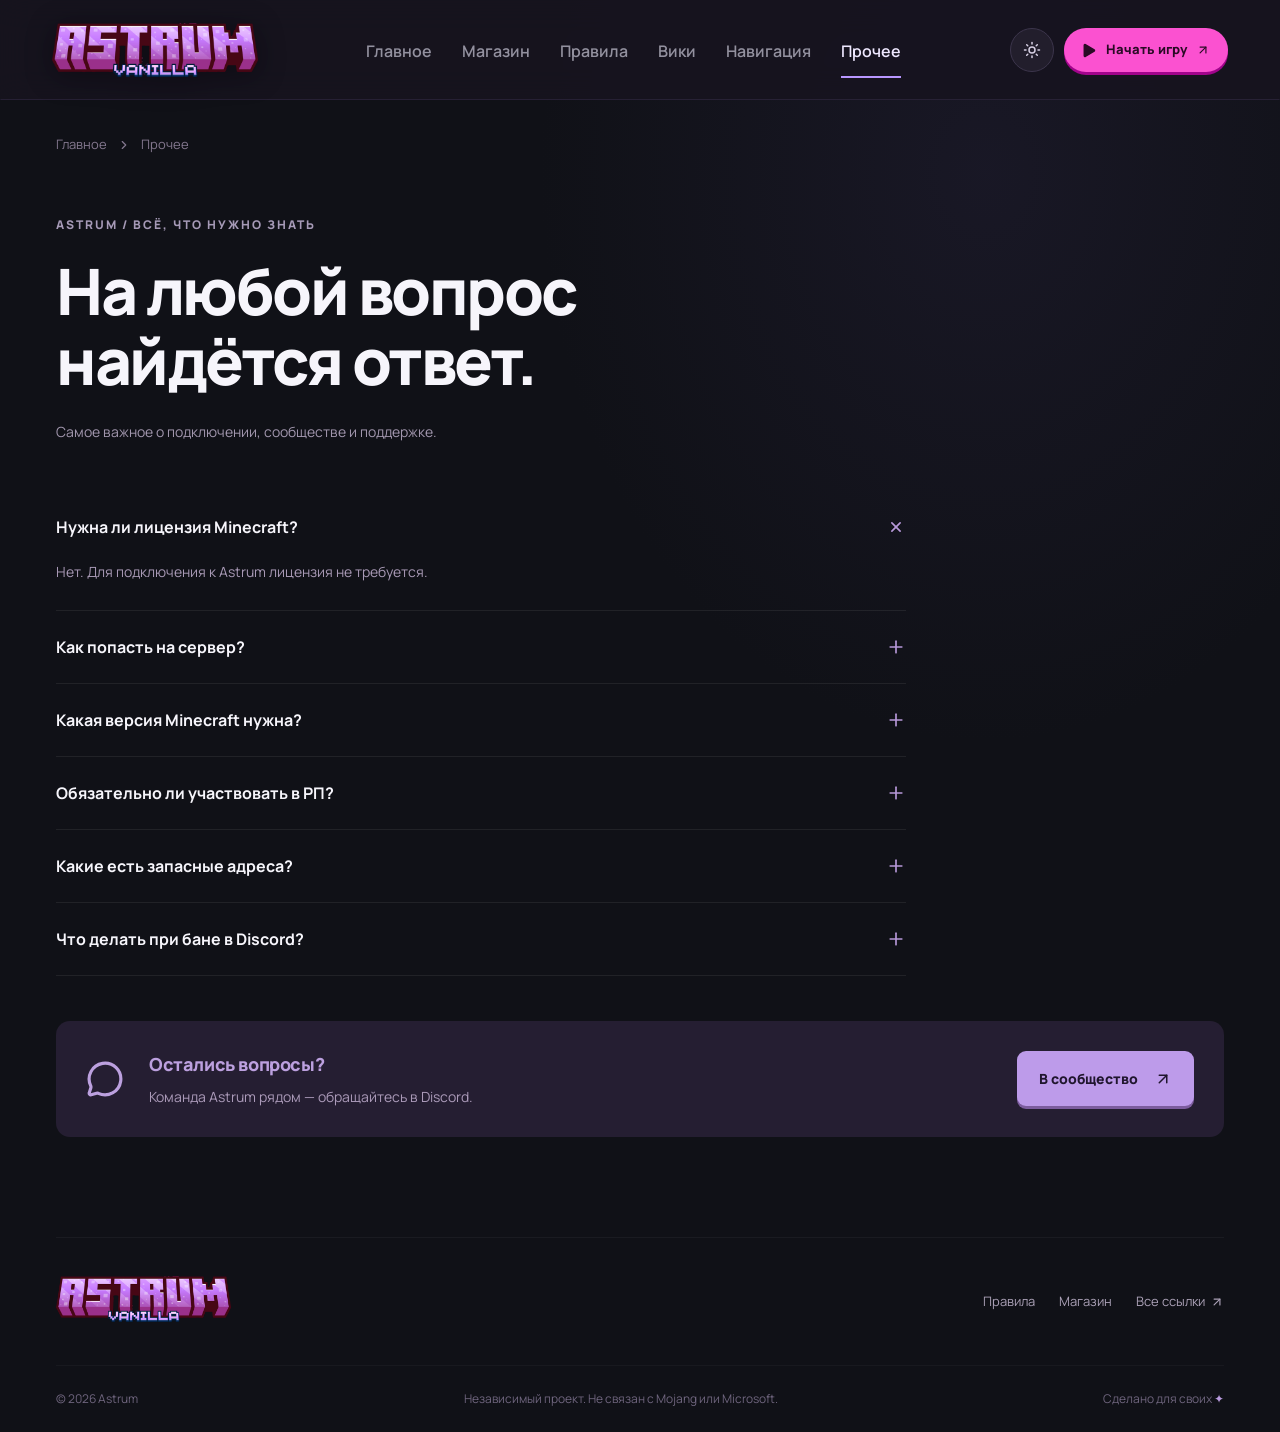
==== commit 1b1e7d3e: "Add files via upload" ====
--- a/more.html
+++ b/more.html
@@ -13,7 +13,7 @@
 </head>
 <body class="antialiased">
 <div class="astrum-site"><header class="site-header"><a class="brand brand-logo" href="index.html" aria-label="Astrum Vanilla — на главную"><img src="assets/images/astrum-wordmark.png" alt="Astrum Vanilla" width="640" height="168"></a><nav class="main-nav" aria-label="Главная навигация"><a class="" href="index.html">Главное</a><a class="" href="shop.html">Магазин</a><a class="" href="rules.html">Правила</a><a class="" href="wiki.html">Вики</a><a class="" href="navigation.html">Навигация</a><a class="active" aria-current="page" href="more.html">Прочее</a></nav><div class="header-tools"><button class="theme-toggle" type="button" aria-label="Сменить тему: светлая или тёмная" title="Сменить тему"><svg class="icon-sun" xmlns="http://www.w3.org/2000/svg" width="18" height="18" viewBox="0 0 24 24" fill="none" stroke="currentColor" stroke-width="2" stroke-linecap="round" stroke-linejoin="round" aria-hidden="true"><circle cx="12" cy="12" r="4"></circle><path d="M12 2v2"></path><path d="M12 20v2"></path><path d="m4.93 4.93 1.41 1.41"></path><path d="m17.66 17.66 1.41 1.41"></path><path d="M2 12h2"></path><path d="M20 12h2"></path><path d="m6.34 17.66-1.41 1.41"></path><path d="m19.07 4.93-1.41 1.41"></path></svg><svg class="icon-moon" xmlns="http://www.w3.org/2000/svg" width="18" height="18" viewBox="0 0 24 24" fill="none" stroke="currentColor" stroke-width="2" stroke-linecap="round" stroke-linejoin="round" aria-hidden="true"><path d="M12 3a6 6 0 0 0 9 9 9 9 0 1 1-9-9Z"></path></svg></button><a href="https://discord.gg/phRQ59Pmp" target="_blank" rel="noopener noreferrer" class="header-cta"><svg xmlns="http://www.w3.org/2000/svg" width="17" height="17" viewBox="0 0 24 24" fill="currentColor" stroke="currentColor" stroke-width="2" stroke-linejoin="round" aria-hidden="true"><path d="M6 4.5v15a1 1 0 0 0 1.5.86l12.5-7.5a1 1 0 0 0 0-1.72L7.5 3.64A1 1 0 0 0 6 4.5Z"></path></svg><span>Начать игру</span><svg xmlns="http://www.w3.org/2000/svg" width="14" height="14" viewBox="0 0 24 24" fill="none" stroke="currentColor" stroke-width="2" stroke-linecap="round" stroke-linejoin="round" aria-hidden="true"><path d="M7 7h10v10"></path><path d="M7 17 17 7"></path></svg></a></div><button class="menu-toggle" aria-label="Открыть меню"><svg xmlns="http://www.w3.org/2000/svg" width="24" height="24" viewBox="0 0 24 24" fill="none" stroke="currentColor" stroke-width="2" stroke-linecap="round" stroke-linejoin="round" class="lucide lucide-menu" aria-hidden="true"><path d="M4 5h16"></path><path d="M4 12h16"></path><path d="M4 19h16"></path></svg></button></header><main><section class="wrap inner-page"><div class="breadcrumbs"><a href="index.html">Главное</a><svg xmlns="http://www.w3.org/2000/svg" width="14" height="14" viewBox="0 0 24 24" fill="none" stroke="currentColor" stroke-width="2" stroke-linecap="round" stroke-linejoin="round" class="lucide lucide-chevron-right" aria-hidden="true"><path d="m9 18 6-6-6-6"></path></svg><span>Прочее</span></div><span class="eyebrow">ASTRUM / ВСЁ, ЧТО НУЖНО ЗНАТЬ</span><h1>На любой вопрос
-найдётся ответ.</h1><p class="page-intro">Самое важное о подключении, сообществе и поддержке.</p><div class="faq"><details open=""><summary>Нужна ли лицензия Minecraft?<svg xmlns="http://www.w3.org/2000/svg" width="20" height="20" viewBox="0 0 24 24" fill="none" stroke="currentColor" stroke-width="2" stroke-linecap="round" stroke-linejoin="round" class="lucide lucide-plus" aria-hidden="true"><path d="M5 12h14"></path><path d="M12 5v14"></path></svg></summary><p>Нет. Для подключения к Astrum лицензия не требуется.</p></details><details><summary>Как попасть на сервер?<svg xmlns="http://www.w3.org/2000/svg" width="20" height="20" viewBox="0 0 24 24" fill="none" stroke="currentColor" stroke-width="2" stroke-linecap="round" stroke-linejoin="round" class="lucide lucide-plus" aria-hidden="true"><path d="M5 12h14"></path><path d="M12 5v14"></path></svg></summary><p>Начните с небольшой заявки в Discord. Если заявку отклонили, есть альтернативный вариант — проходка за 149.00 ₽. На этой версии сайта оплата не подключена.</p></details><details><summary>Какая версия Minecraft нужна?<svg xmlns="http://www.w3.org/2000/svg" width="20" height="20" viewBox="0 0 24 24" fill="none" stroke="currentColor" stroke-width="2" stroke-linecap="round" stroke-linejoin="round" class="lucide lucide-plus" aria-hidden="true"><path d="M5 12h14"></path><path d="M12 5v14"></path></svg></summary><p>По информации сервера поддерживаются версии 1.21.11–26.2. Рекомендуемая версия — 26.2.</p></details><details><summary>Обязательно ли участвовать в РП?<svg xmlns="http://www.w3.org/2000/svg" width="20" height="20" viewBox="0 0 24 24" fill="none" stroke="currentColor" stroke-width="2" stroke-linecap="round" stroke-linejoin="round" class="lucide lucide-plus" aria-hidden="true"><path d="M5 12h14"></path><path d="M12 5v14"></path></svg></summary><p>Нет. Astrum — полу-РП проект: города, министры и другие структуры существуют, но участие в РП добровольное.</p></details><details><summary>Какие есть запасные адреса?<svg xmlns="http://www.w3.org/2000/svg" width="20" height="20" viewBox="0 0 24 24" fill="none" stroke="currentColor" stroke-width="2" stroke-linecap="round" stroke-linejoin="round" class="lucide lucide-plus" aria-hidden="true"><path d="M5 12h14"></path><path d="M12 5v14"></path></svg></summary><p>mc.astrums.pro, game.astrums.pro и play.astrums.pro. Основной адрес: astrums.pro.</p></details><details><summary>Что делать при бане в Discord?<svg xmlns="http://www.w3.org/2000/svg" width="20" height="20" viewBox="0 0 24 24" fill="none" stroke="currentColor" stroke-width="2" stroke-linecap="round" stroke-linejoin="round" class="lucide lucide-plus" aria-hidden="true"><path d="M5 12h14"></path><path d="M12 5v14"></path></svg></summary><p>Напишите в личные сообщения Discord пользователю @izumosaku. Покупка разбана не гарантирует снятие блокировки.</p></details></div><div class="support-banner"><svg xmlns="http://www.w3.org/2000/svg" width="38" height="38" viewBox="0 0 24 24" fill="none" stroke="currentColor" stroke-width="2" stroke-linecap="round" stroke-linejoin="round" class="lucide lucide-message-circle" aria-hidden="true"><path d="M2.992 16.342a2 2 0 0 1 .094 1.167l-1.065 3.29a1 1 0 0 0 1.236 1.168l3.413-.998a2 2 0 0 1 1.099.092 10 10 0 1 0-4.777-4.719"></path></svg><div><h3>Остались вопросы?</h3><p>Команда Astrum рядом — обращайтесь в Discord.</p></div><a href="https://discord.gg/phRQ59Pmp" target="_blank" rel="noopener noreferrer" class="button primary">В сообщество <svg xmlns="http://www.w3.org/2000/svg" width="18" height="18" viewBox="0 0 24 24" fill="none" stroke="currentColor" stroke-width="2" stroke-linecap="round" stroke-linejoin="round" class="lucide lucide-arrow-up-right" aria-hidden="true"><path d="M7 7h10v10"></path><path d="M7 17 17 7"></path></svg></a></div></section></main><footer class="site-footer wrap"><div class="footer-top"><div class="footer-brand"><a class="brand brand-logo footer-logo" href="index.html" aria-label="Astrum Vanilla — на главную"><img src="assets/images/astrum-wordmark.png" alt="Astrum Vanilla" width="640" height="168" loading="lazy"></a></div><div class="footer-links"><a href="rules.html">Правила</a><a href="shop.html">Магазин</a><a href="navigation.html">Все ссылки <svg xmlns="http://www.w3.org/2000/svg" width="14" height="14" viewBox="0 0 24 24" fill="none" stroke="currentColor" stroke-width="2" stroke-linecap="round" stroke-linejoin="round" class="lucide lucide-arrow-up-right" aria-hidden="true"><path d="M7 7h10v10"></path><path d="M7 17 17 7"></path></svg></a></div></div><div class="footer-bottom"><span>© 2026 Astrum</span><span>Независимый проект. Не связан с Mojang или Microsoft.</span><span>Сделано для своих <span class="accent">✦</span></span><span class="credit">Сайт сделал <a class="credit-mention" href="https://discord.com/users/1113874152286330891" target="_blank" rel="noopener noreferrer"><svg xmlns="http://www.w3.org/2000/svg" width="14" height="14" viewBox="0 0 24 24" fill="currentColor" aria-hidden="true"><path d="M20.317 4.37a19.8 19.8 0 0 0-4.885-1.515.074.074 0 0 0-.079.037c-.21.375-.444.864-.608 1.25a18.3 18.3 0 0 0-5.487 0 13 13 0 0 0-.617-1.25.08.08 0 0 0-.079-.037A19.7 19.7 0 0 0 3.677 4.37a.1.1 0 0 0-.032.027C.533 9.046-.32 13.58.099 18.057a.08.08 0 0 0 .031.057 19.9 19.9 0 0 0 5.993 3.03.08.08 0 0 0 .084-.028c.462-.63.874-1.295 1.226-1.994a.076.076 0 0 0-.041-.106 13 13 0 0 1-1.872-.892.077.077 0 0 1-.008-.128 10 10 0 0 0 .372-.292.07.07 0 0 1 .077-.01c3.928 1.793 8.18 1.793 12.062 0a.07.07 0 0 1 .078.01c.12.098.246.198.373.292a.077.077 0 0 1-.006.127 12.3 12.3 0 0 1-1.873.892.077.077 0 0 0-.041.107c.36.698.772 1.362 1.225 1.993a.08.08 0 0 0 .084.028 19.8 19.8 0 0 0 6.002-3.03.08.08 0 0 0 .032-.054c.5-5.177-.838-9.674-3.549-13.66a.06.06 0 0 0-.031-.03M8.02 15.33c-1.182 0-2.157-1.085-2.157-2.419 0-1.333.956-2.419 2.157-2.419 1.21 0 2.176 1.096 2.157 2.42 0 1.333-.956 2.418-2.157 2.418m7.975 0c-1.183 0-2.157-1.085-2.157-2.419 0-1.333.955-2.419 2.157-2.419 1.21 0 2.176 1.096 2.157 2.42 0 1.333-.946 2.418-2.157 2.418"></path></svg><span>@1113874152286330891</span></a></span></div></footer></div>
+найдётся ответ.</h1><p class="page-intro">Самое важное о подключении, сообществе и поддержке.</p><div class="faq"><details open=""><summary>Нужна ли лицензия Minecraft?<svg xmlns="http://www.w3.org/2000/svg" width="20" height="20" viewBox="0 0 24 24" fill="none" stroke="currentColor" stroke-width="2" stroke-linecap="round" stroke-linejoin="round" class="lucide lucide-plus" aria-hidden="true"><path d="M5 12h14"></path><path d="M12 5v14"></path></svg></summary><p>Нет. Для подключения к Astrum лицензия не требуется.</p></details><details><summary>Как попасть на сервер?<svg xmlns="http://www.w3.org/2000/svg" width="20" height="20" viewBox="0 0 24 24" fill="none" stroke="currentColor" stroke-width="2" stroke-linecap="round" stroke-linejoin="round" class="lucide lucide-plus" aria-hidden="true"><path d="M5 12h14"></path><path d="M12 5v14"></path></svg></summary><p>Начните с небольшой заявки в Discord. Если заявку отклонили, есть альтернативный вариант — проходка за 149.00 ₽. На этой версии сайта оплата не подключена.</p></details><details><summary>Какая версия Minecraft нужна?<svg xmlns="http://www.w3.org/2000/svg" width="20" height="20" viewBox="0 0 24 24" fill="none" stroke="currentColor" stroke-width="2" stroke-linecap="round" stroke-linejoin="round" class="lucide lucide-plus" aria-hidden="true"><path d="M5 12h14"></path><path d="M12 5v14"></path></svg></summary><p>По информации сервера поддерживаются версии 1.21.11–26.2. Рекомендуемая версия — 26.2.</p></details><details><summary>Обязательно ли участвовать в РП?<svg xmlns="http://www.w3.org/2000/svg" width="20" height="20" viewBox="0 0 24 24" fill="none" stroke="currentColor" stroke-width="2" stroke-linecap="round" stroke-linejoin="round" class="lucide lucide-plus" aria-hidden="true"><path d="M5 12h14"></path><path d="M12 5v14"></path></svg></summary><p>Нет. Astrum — полу-РП проект: города, министры и другие структуры существуют, но участие в РП добровольное.</p></details><details><summary>Какие есть запасные адреса?<svg xmlns="http://www.w3.org/2000/svg" width="20" height="20" viewBox="0 0 24 24" fill="none" stroke="currentColor" stroke-width="2" stroke-linecap="round" stroke-linejoin="round" class="lucide lucide-plus" aria-hidden="true"><path d="M5 12h14"></path><path d="M12 5v14"></path></svg></summary><p>mc.astrums.pro, game.astrums.pro и play.astrums.pro. Основной адрес: astrums.pro.</p></details><details><summary>Что делать при бане в Discord?<svg xmlns="http://www.w3.org/2000/svg" width="20" height="20" viewBox="0 0 24 24" fill="none" stroke="currentColor" stroke-width="2" stroke-linecap="round" stroke-linejoin="round" class="lucide lucide-plus" aria-hidden="true"><path d="M5 12h14"></path><path d="M12 5v14"></path></svg></summary><p>Напишите в личные сообщения Discord пользователю @izumosaku. Покупка разбана не гарантирует снятие блокировки.</p></details></div><div class="support-banner"><svg xmlns="http://www.w3.org/2000/svg" width="38" height="38" viewBox="0 0 24 24" fill="none" stroke="currentColor" stroke-width="2" stroke-linecap="round" stroke-linejoin="round" class="lucide lucide-message-circle" aria-hidden="true"><path d="M2.992 16.342a2 2 0 0 1 .094 1.167l-1.065 3.29a1 1 0 0 0 1.236 1.168l3.413-.998a2 2 0 0 1 1.099.092 10 10 0 1 0-4.777-4.719"></path></svg><div><h3>Остались вопросы?</h3><p>Команда Astrum рядом — обращайтесь в Discord.</p></div><a href="https://discord.gg/phRQ59Pmp" target="_blank" rel="noopener noreferrer" class="button primary">В сообщество <svg xmlns="http://www.w3.org/2000/svg" width="18" height="18" viewBox="0 0 24 24" fill="none" stroke="currentColor" stroke-width="2" stroke-linecap="round" stroke-linejoin="round" class="lucide lucide-arrow-up-right" aria-hidden="true"><path d="M7 7h10v10"></path><path d="M7 17 17 7"></path></svg></a></div></section></main><footer class="site-footer wrap"><div class="footer-top"><div class="footer-brand"><a class="brand brand-logo footer-logo" href="index.html" aria-label="Astrum Vanilla — на главную"><img src="assets/images/astrum-wordmark.png" alt="Astrum Vanilla" width="640" height="168" loading="lazy"></a></div><div class="footer-links"><a href="rules.html">Правила</a><a href="shop.html">Магазин</a><a href="navigation.html">Все ссылки <svg xmlns="http://www.w3.org/2000/svg" width="14" height="14" viewBox="0 0 24 24" fill="none" stroke="currentColor" stroke-width="2" stroke-linecap="round" stroke-linejoin="round" class="lucide lucide-arrow-up-right" aria-hidden="true"><path d="M7 7h10v10"></path><path d="M7 17 17 7"></path></svg></a></div></div><div class="footer-bottom"><span>© 2026 Astrum</span><span>Независимый проект. Не связан с Mojang или Microsoft.</span><span>Сделано для своих <span class="accent">✦</span></span></div></footer></div>
 <script src="assets/js/main.js" defer></script>
 </body>
 </html>
--- a/assets/css/extra.css
+++ b/assets/css/extra.css
@@ -1826,3 +1826,60 @@
   background: #5865f2;
   color: #fff;
 }
+
+
+/* ===== Светлая тема: главная и карта мира ===== */
+html[data-theme="light"] .astrum-home .hero h1 > span {
+  color: #9a55c8;
+  text-shadow: 0 3px 18px rgba(154, 85, 200, .16);
+}
+html[data-theme="light"] .astrum-home .hero h1 {
+  color: #242033;
+  text-shadow: 0 2px 18px rgba(255,255,255,.65);
+}
+html[data-theme="light"] .astrum-home .hero-copy > p { color: #514a61; }
+html[data-theme="light"] .astrum-home .hero-background {
+  opacity: .42;
+  filter: saturate(.72) brightness(1.2);
+}
+html[data-theme="light"] .world-banner.pixel-world {
+  background: radial-gradient(ellipse at 76% 50%, #f4eaff 0%, #fff 54%, #f5f2fb 100%);
+  border: 1px solid #e5d9f3;
+  box-shadow: 0 18px 48px -30px rgba(83, 54, 120, .28);
+}
+html[data-theme="light"] .pixel-world::after {
+  background: linear-gradient(90deg, #fffffffa 0%, #ffffffed 30%, #ffffff9c 58%, #ffffff12 86%);
+}
+html[data-theme="light"] .pixel-world .world-banner-copy { color: #282238; }
+html[data-theme="light"] .pixel-world .world-banner-copy p { color: #625a70; }
+html[data-theme="light"] .pixel-world .eyebrow { color: #8652bd; }
+html[data-theme="light"] .pixel-world .button.light {
+  color: #fff;
+  background: #8750bd;
+  border-color: #8750bd;
+}
+html[data-theme="light"] .pixel-world .galaxy {
+  opacity: .82;
+  filter: saturate(.78) brightness(1.16);
+  mix-blend-mode: multiply;
+}
+@media (max-width: 760px) {
+  html[data-theme="light"] .pixel-world::after {
+    background: linear-gradient(#fffffffa 0%, #ffffffeb 45%, #ffffff10 82%);
+  }
+}
+
+.rule-legend button.rule-chip {
+  appearance: none;
+  font: inherit;
+  cursor: pointer;
+}
+.rule-legend button.rule-chip:hover,
+.rule-legend button.rule-chip.is-selected {
+  outline: 2px solid currentColor;
+  outline-offset: 2px;
+  transform: translateY(-1px);
+}
+.rule-legend button.rule-chip.is-selected {
+  box-shadow: 0 0 0 3px rgba(135, 80, 189, .14);
+}
--- a/assets/css/light.css
+++ b/assets/css/light.css
@@ -4,8 +4,8 @@
  * выбор запоминается в localStorage). Тёмная тема — исходные стили style.css и extra.css,
  * здесь только переопределения цветов для светлой.
  *
- * Тёмными остаются: первый экран с фото (текст поверх картинки) и блок
- * «Карта звёздного мира» (космическая галактика).
+ * Первый экран главной страницы и карта звёздного мира оформляются отдельно
+ * в светлой палитре, чтобы светлая тема оставалась действительно светлой.
  */
 
 html[data-theme="light"] {
@@ -103,17 +103,120 @@
   }
 }
 
-/* ---------- Главная ---------- */
-/* первый экран остаётся тёмным (текст лежит на фото) — белый заголовок и адрес сервера */
-html[data-theme="light"] .photo-hero h1,
-html[data-theme="light"] .photo-hero .server-address strong {
-  color: #fff;
-}
-
-/* блок «Карта звёздного мира» тоже остаётся тёмным */
+/* ---------- Главная: полноценная светлая обложка ---------- */
+/* Убираем тёмную фотографическую подложку: на светлой теме первый экран
+   становится белым/светло-лавандовым, а не чёрным. */
+html[data-theme="light"] .astrum-home .photo-hero {
+  isolation: isolate;
+  background: radial-gradient(ellipse at 78% 43%, rgba(198, 169, 255, .28), transparent 38%),
+              linear-gradient(115deg, #ffffff 0%, #fbf9ff 58%, #f1eaff 100%);
+  border-bottom: 1px solid rgba(92, 61, 145, .08);
+}
+
+html[data-theme="light"] .astrum-home .photo-hero .hero-background {
+  display: none;
+}
+
+html[data-theme="light"] .astrum-home .photo-hero::before {
+  content: "";
+  position: absolute;
+  inset: 0;
+  z-index: -1;
+  pointer-events: none;
+  background-image: radial-gradient(rgba(124, 77, 214, .13) .8px, transparent .8px);
+  background-size: 25px 25px;
+  opacity: .22;
+  mask-image: linear-gradient(90deg, transparent 0%, #000 55%, #000 100%);
+}
+
+html[data-theme="light"] .astrum-home .photo-hero h1 {
+  color: #211832;
+  text-shadow: none;
+}
+
+html[data-theme="light"] .astrum-home .photo-hero h1 > span {
+  color: #8154d6;
+}
+
+html[data-theme="light"] .astrum-home .photo-hero .hero-copy > p {
+  color: #5d536f;
+}
+
+html[data-theme="light"] .astrum-home .photo-hero .eyebrow,
+html[data-theme="light"] .astrum-home .photo-hero .hero-facts {
+  color: #6d6181;
+}
+
+html[data-theme="light"] .astrum-home .photo-hero .hero-facts svg {
+  color: #8054d1;
+}
+
+html[data-theme="light"] .astrum-home .photo-hero .server-address {
+  color: #665b78;
+}
+
+html[data-theme="light"] .astrum-home .photo-hero .server-address small {
+  color: #887d9b;
+}
+
+html[data-theme="light"] .astrum-home .photo-hero .server-address strong {
+  color: #2b203d;
+}
+
+html[data-theme="light"] .astrum-home .photo-hero .hero-visual > img {
+  filter: drop-shadow(0 24px 34px rgba(91, 59, 148, .2));
+}
+
+html[data-theme="light"] .astrum-home .photo-hero .planet-halo {
+  background: radial-gradient(rgba(169, 128, 235, .2), transparent 68%);
+  border-color: rgba(124, 77, 214, .12);
+}
+
+html[data-theme="light"] .astrum-home .photo-hero .visual-coordinate {
+  color: #897ba2;
+}
+
+html[data-theme="light"] .astrum-home .photo-hero .floating-star {
+  color: #9871d8;
+}
+
+/* Верхняя навигация также светлая, пока страница находится наверху. */
+html[data-theme="light"] .astrum-home .site-header:not(.is-scrolled) {
+  --hd-ink: #625675;
+  --hd-ink-hover: #241a35;
+  --hd-btn-bg: rgba(255,255,255,.8);
+  --hd-btn-line: rgba(75, 48, 119, .16);
+  --hd-btn-ink: #49385f;
+  background: rgba(255, 255, 255, .78);
+  border-bottom-color: rgba(75, 48, 119, .1);
+  box-shadow: 0 8px 30px rgba(65, 43, 103, .05);
+}
+
+html[data-theme="light"] .astrum-home .site-header:not(.is-scrolled) .main-nav a.active::after {
+  background: #8154d6;
+}
+
+html[data-theme="light"] .astrum-home .site-header:not(.is-scrolled) .brand-logo img {
+  filter: drop-shadow(0 2px 5px rgba(70, 40, 120, .12));
+}
+
+/* Светлая карта звёздного мира */
 html[data-theme="light"] .world-banner {
-  color: #f6f5fb;
-}
+  color: #281d3b;
+  background: radial-gradient(ellipse at 78% 45%, #e9ddff 0%, transparent 47%),
+              linear-gradient(120deg, #fff 0%, #f5f0ff 100%);
+  border-color: rgba(124, 77, 214, .18);
+  box-shadow: 0 18px 48px -34px rgba(70, 45, 120, .35);
+}
+
+html[data-theme="light"] .world-banner h2 { color: #261b39; }
+html[data-theme="light"] .world-banner p { color: #625675; }
+html[data-theme="light"] .world-banner .map-caption { color: #75658f; }
+html[data-theme="light"] .world-banner .map-art { color: #8b79b0; }
+html[data-theme="light"] .world-banner .map-art > svg { filter: drop-shadow(5px 10px rgba(95, 70, 140, .14)); }
+html[data-theme="light"] .world-banner .map-marker { color: #8758d8; text-shadow: 0 0 24px rgba(135, 88, 216, .35); }
+html[data-theme="light"] .world-banner .outline-star { color: #a88cdb; }
+
 
 html[data-theme="light"] .photo-hero h1 > span {
   color: var(--planet);
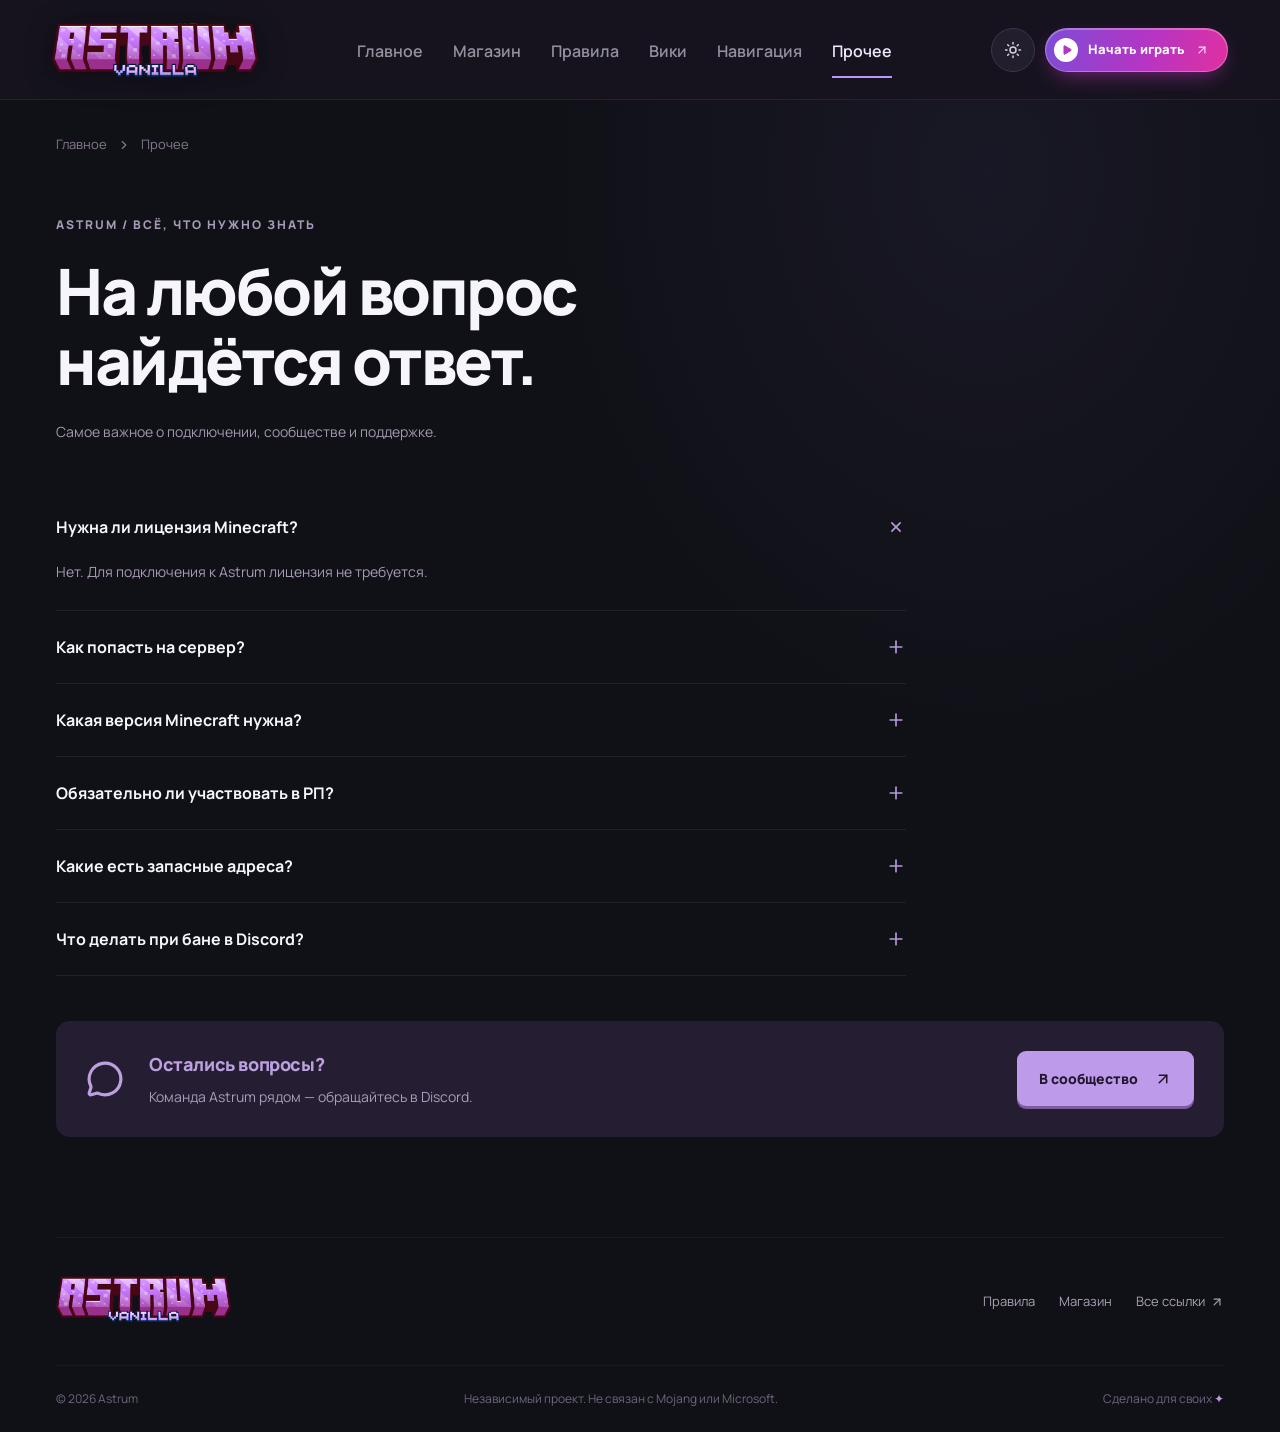
==== commit f94ceadb: "Add files via upload" ====
--- a/more.html
+++ b/more.html
@@ -12,7 +12,7 @@
 <link rel="stylesheet" href="assets/css/light.css">
 </head>
 <body class="antialiased">
-<div class="astrum-site"><header class="site-header"><a class="brand brand-logo" href="index.html" aria-label="Astrum Vanilla — на главную"><img src="assets/images/astrum-wordmark.png" alt="Astrum Vanilla" width="640" height="168"></a><nav class="main-nav" aria-label="Главная навигация"><a class="" href="index.html">Главное</a><a class="" href="shop.html">Магазин</a><a class="" href="rules.html">Правила</a><a class="" href="wiki.html">Вики</a><a class="" href="navigation.html">Навигация</a><a class="active" aria-current="page" href="more.html">Прочее</a></nav><div class="header-tools"><button class="theme-toggle" type="button" aria-label="Сменить тему: светлая или тёмная" title="Сменить тему"><svg class="icon-sun" xmlns="http://www.w3.org/2000/svg" width="18" height="18" viewBox="0 0 24 24" fill="none" stroke="currentColor" stroke-width="2" stroke-linecap="round" stroke-linejoin="round" aria-hidden="true"><circle cx="12" cy="12" r="4"></circle><path d="M12 2v2"></path><path d="M12 20v2"></path><path d="m4.93 4.93 1.41 1.41"></path><path d="m17.66 17.66 1.41 1.41"></path><path d="M2 12h2"></path><path d="M20 12h2"></path><path d="m6.34 17.66-1.41 1.41"></path><path d="m19.07 4.93-1.41 1.41"></path></svg><svg class="icon-moon" xmlns="http://www.w3.org/2000/svg" width="18" height="18" viewBox="0 0 24 24" fill="none" stroke="currentColor" stroke-width="2" stroke-linecap="round" stroke-linejoin="round" aria-hidden="true"><path d="M12 3a6 6 0 0 0 9 9 9 9 0 1 1-9-9Z"></path></svg></button><a href="https://discord.gg/phRQ59Pmp" target="_blank" rel="noopener noreferrer" class="header-cta"><svg xmlns="http://www.w3.org/2000/svg" width="17" height="17" viewBox="0 0 24 24" fill="currentColor" stroke="currentColor" stroke-width="2" stroke-linejoin="round" aria-hidden="true"><path d="M6 4.5v15a1 1 0 0 0 1.5.86l12.5-7.5a1 1 0 0 0 0-1.72L7.5 3.64A1 1 0 0 0 6 4.5Z"></path></svg><span>Начать игру</span><svg xmlns="http://www.w3.org/2000/svg" width="14" height="14" viewBox="0 0 24 24" fill="none" stroke="currentColor" stroke-width="2" stroke-linecap="round" stroke-linejoin="round" aria-hidden="true"><path d="M7 7h10v10"></path><path d="M7 17 17 7"></path></svg></a></div><button class="menu-toggle" aria-label="Открыть меню"><svg xmlns="http://www.w3.org/2000/svg" width="24" height="24" viewBox="0 0 24 24" fill="none" stroke="currentColor" stroke-width="2" stroke-linecap="round" stroke-linejoin="round" class="lucide lucide-menu" aria-hidden="true"><path d="M4 5h16"></path><path d="M4 12h16"></path><path d="M4 19h16"></path></svg></button></header><main><section class="wrap inner-page"><div class="breadcrumbs"><a href="index.html">Главное</a><svg xmlns="http://www.w3.org/2000/svg" width="14" height="14" viewBox="0 0 24 24" fill="none" stroke="currentColor" stroke-width="2" stroke-linecap="round" stroke-linejoin="round" class="lucide lucide-chevron-right" aria-hidden="true"><path d="m9 18 6-6-6-6"></path></svg><span>Прочее</span></div><span class="eyebrow">ASTRUM / ВСЁ, ЧТО НУЖНО ЗНАТЬ</span><h1>На любой вопрос
+<div class="astrum-site"><header class="site-header"><a class="brand brand-logo" href="index.html" aria-label="Astrum Vanilla — на главную"><img src="assets/images/astrum-wordmark.png" alt="Astrum Vanilla" width="640" height="168"></a><nav class="main-nav" aria-label="Главная навигация"><a class="" href="index.html">Главное</a><a class="" href="shop.html">Магазин</a><a class="" href="rules.html">Правила</a><a class="" href="wiki.html">Вики</a><a class="" href="navigation.html">Навигация</a><a class="active" aria-current="page" href="more.html">Прочее</a></nav><div class="header-tools"><button class="theme-toggle" type="button" aria-label="Сменить тему: светлая или тёмная" title="Сменить тему"><svg class="icon-sun" xmlns="http://www.w3.org/2000/svg" width="18" height="18" viewBox="0 0 24 24" fill="none" stroke="currentColor" stroke-width="2" stroke-linecap="round" stroke-linejoin="round" aria-hidden="true"><circle cx="12" cy="12" r="4"></circle><path d="M12 2v2"></path><path d="M12 20v2"></path><path d="m4.93 4.93 1.41 1.41"></path><path d="m17.66 17.66 1.41 1.41"></path><path d="M2 12h2"></path><path d="M20 12h2"></path><path d="m6.34 17.66-1.41 1.41"></path><path d="m19.07 4.93-1.41 1.41"></path></svg><svg class="icon-moon" xmlns="http://www.w3.org/2000/svg" width="18" height="18" viewBox="0 0 24 24" fill="none" stroke="currentColor" stroke-width="2" stroke-linecap="round" stroke-linejoin="round" aria-hidden="true"><path d="M12 3a6 6 0 0 0 9 9 9 9 0 1 1-9-9Z"></path></svg></button><a href="https://discord.gg/phRQ59Pmp" target="_blank" rel="noopener noreferrer" class="header-cta"><svg xmlns="http://www.w3.org/2000/svg" width="17" height="17" viewBox="0 0 24 24" fill="currentColor" stroke="currentColor" stroke-width="2" stroke-linejoin="round" aria-hidden="true"><path d="M6 4.5v15a1 1 0 0 0 1.5.86l12.5-7.5a1 1 0 0 0 0-1.72L7.5 3.64A1 1 0 0 0 6 4.5Z"></path></svg><span>Начать играть</span><svg xmlns="http://www.w3.org/2000/svg" width="14" height="14" viewBox="0 0 24 24" fill="none" stroke="currentColor" stroke-width="2" stroke-linecap="round" stroke-linejoin="round" aria-hidden="true"><path d="M7 7h10v10"></path><path d="M7 17 17 7"></path></svg></a></div><button class="menu-toggle" aria-label="Открыть меню"><svg xmlns="http://www.w3.org/2000/svg" width="24" height="24" viewBox="0 0 24 24" fill="none" stroke="currentColor" stroke-width="2" stroke-linecap="round" stroke-linejoin="round" class="lucide lucide-menu" aria-hidden="true"><path d="M4 5h16"></path><path d="M4 12h16"></path><path d="M4 19h16"></path></svg></button></header><main><section class="wrap inner-page"><div class="breadcrumbs"><a href="index.html">Главное</a><svg xmlns="http://www.w3.org/2000/svg" width="14" height="14" viewBox="0 0 24 24" fill="none" stroke="currentColor" stroke-width="2" stroke-linecap="round" stroke-linejoin="round" class="lucide lucide-chevron-right" aria-hidden="true"><path d="m9 18 6-6-6-6"></path></svg><span>Прочее</span></div><span class="eyebrow">ASTRUM / ВСЁ, ЧТО НУЖНО ЗНАТЬ</span><h1>На любой вопрос
 найдётся ответ.</h1><p class="page-intro">Самое важное о подключении, сообществе и поддержке.</p><div class="faq"><details open=""><summary>Нужна ли лицензия Minecraft?<svg xmlns="http://www.w3.org/2000/svg" width="20" height="20" viewBox="0 0 24 24" fill="none" stroke="currentColor" stroke-width="2" stroke-linecap="round" stroke-linejoin="round" class="lucide lucide-plus" aria-hidden="true"><path d="M5 12h14"></path><path d="M12 5v14"></path></svg></summary><p>Нет. Для подключения к Astrum лицензия не требуется.</p></details><details><summary>Как попасть на сервер?<svg xmlns="http://www.w3.org/2000/svg" width="20" height="20" viewBox="0 0 24 24" fill="none" stroke="currentColor" stroke-width="2" stroke-linecap="round" stroke-linejoin="round" class="lucide lucide-plus" aria-hidden="true"><path d="M5 12h14"></path><path d="M12 5v14"></path></svg></summary><p>Начните с небольшой заявки в Discord. Если заявку отклонили, есть альтернативный вариант — проходка за 149.00 ₽. На этой версии сайта оплата не подключена.</p></details><details><summary>Какая версия Minecraft нужна?<svg xmlns="http://www.w3.org/2000/svg" width="20" height="20" viewBox="0 0 24 24" fill="none" stroke="currentColor" stroke-width="2" stroke-linecap="round" stroke-linejoin="round" class="lucide lucide-plus" aria-hidden="true"><path d="M5 12h14"></path><path d="M12 5v14"></path></svg></summary><p>По информации сервера поддерживаются версии 1.21.11–26.2. Рекомендуемая версия — 26.2.</p></details><details><summary>Обязательно ли участвовать в РП?<svg xmlns="http://www.w3.org/2000/svg" width="20" height="20" viewBox="0 0 24 24" fill="none" stroke="currentColor" stroke-width="2" stroke-linecap="round" stroke-linejoin="round" class="lucide lucide-plus" aria-hidden="true"><path d="M5 12h14"></path><path d="M12 5v14"></path></svg></summary><p>Нет. Astrum — полу-РП проект: города, министры и другие структуры существуют, но участие в РП добровольное.</p></details><details><summary>Какие есть запасные адреса?<svg xmlns="http://www.w3.org/2000/svg" width="20" height="20" viewBox="0 0 24 24" fill="none" stroke="currentColor" stroke-width="2" stroke-linecap="round" stroke-linejoin="round" class="lucide lucide-plus" aria-hidden="true"><path d="M5 12h14"></path><path d="M12 5v14"></path></svg></summary><p>mc.astrums.pro, game.astrums.pro и play.astrums.pro. Основной адрес: astrums.pro.</p></details><details><summary>Что делать при бане в Discord?<svg xmlns="http://www.w3.org/2000/svg" width="20" height="20" viewBox="0 0 24 24" fill="none" stroke="currentColor" stroke-width="2" stroke-linecap="round" stroke-linejoin="round" class="lucide lucide-plus" aria-hidden="true"><path d="M5 12h14"></path><path d="M12 5v14"></path></svg></summary><p>Напишите в личные сообщения Discord пользователю @izumosaku. Покупка разбана не гарантирует снятие блокировки.</p></details></div><div class="support-banner"><svg xmlns="http://www.w3.org/2000/svg" width="38" height="38" viewBox="0 0 24 24" fill="none" stroke="currentColor" stroke-width="2" stroke-linecap="round" stroke-linejoin="round" class="lucide lucide-message-circle" aria-hidden="true"><path d="M2.992 16.342a2 2 0 0 1 .094 1.167l-1.065 3.29a1 1 0 0 0 1.236 1.168l3.413-.998a2 2 0 0 1 1.099.092 10 10 0 1 0-4.777-4.719"></path></svg><div><h3>Остались вопросы?</h3><p>Команда Astrum рядом — обращайтесь в Discord.</p></div><a href="https://discord.gg/phRQ59Pmp" target="_blank" rel="noopener noreferrer" class="button primary">В сообщество <svg xmlns="http://www.w3.org/2000/svg" width="18" height="18" viewBox="0 0 24 24" fill="none" stroke="currentColor" stroke-width="2" stroke-linecap="round" stroke-linejoin="round" class="lucide lucide-arrow-up-right" aria-hidden="true"><path d="M7 7h10v10"></path><path d="M7 17 17 7"></path></svg></a></div></section></main><footer class="site-footer wrap"><div class="footer-top"><div class="footer-brand"><a class="brand brand-logo footer-logo" href="index.html" aria-label="Astrum Vanilla — на главную"><img src="assets/images/astrum-wordmark.png" alt="Astrum Vanilla" width="640" height="168" loading="lazy"></a></div><div class="footer-links"><a href="rules.html">Правила</a><a href="shop.html">Магазин</a><a href="navigation.html">Все ссылки <svg xmlns="http://www.w3.org/2000/svg" width="14" height="14" viewBox="0 0 24 24" fill="none" stroke="currentColor" stroke-width="2" stroke-linecap="round" stroke-linejoin="round" class="lucide lucide-arrow-up-right" aria-hidden="true"><path d="M7 7h10v10"></path><path d="M7 17 17 7"></path></svg></a></div></div><div class="footer-bottom"><span>© 2026 Astrum</span><span>Независимый проект. Не связан с Mojang или Microsoft.</span><span>Сделано для своих <span class="accent">✦</span></span></div></footer></div>
 <script src="assets/js/main.js" defer></script>
 </body>
--- a/assets/css/extra.css
+++ b/assets/css/extra.css
@@ -103,7 +103,46 @@
   }
 }
 
-@media (max-width: 760px) {
+/* Планшет и телефон (до 980px): меню-бургер, как в оригинале на телефоне — иначе «Начать игру» и меню не помещаются */
+@media (max-width: 980px) {
+  .site-header {
+    gap: 15px;
+    height: 76px;
+    padding: 0 20px;
+  }
+
+  .menu-toggle {
+    display: block;
+  }
+
+  .main-nav {
+    display: none;
+  }
+
+  .main-nav.open {
+    -webkit-backdrop-filter: blur(15px);
+    backdrop-filter: blur(15px);
+    background: #19141fef;
+    border-bottom: 1px solid #53405e;
+    flex-direction: column;
+    gap: 0;
+    padding: 20px;
+    display: flex;
+    position: absolute;
+    top: 75px;
+    left: 0;
+    right: 0;
+  }
+
+  .main-nav a {
+    padding: 13px;
+    font-size: 17px;
+  }
+
+  .main-nav a.active::after {
+    display: none;
+  }
+
   .brand-logo img {
     height: 40px;
   }
@@ -1275,29 +1314,65 @@
 }
 
 .header-cta {
+  position: relative;
   display: inline-flex;
   align-items: center;
-  gap: 9px;
+  gap: 10px;
   min-height: 44px;
-  padding: 0 18px 0 16px;
+  padding: 0 18px 0 8px;
+  overflow: hidden;
+  border: 1px solid rgba(255, 255, 255, 0.28);
   border-radius: 999px;
-  background: var(--pink);
-  color: #2a0b25;
-  box-shadow: 0 3px var(--pink-shadow);
+  background: linear-gradient(110deg, #7c4dd6 0%, #b535c4 55%, #e0309f 100%);
+  box-shadow: 0 8px 22px -8px rgba(190, 50, 190, 0.7), inset 0 1px 0 rgba(255, 255, 255, 0.28);
+  color: #fff;
   font-size: 13px;
   font-weight: 800;
   white-space: nowrap;
-  transition: background-color 0.2s ease, transform 0.2s ease, box-shadow 0.2s ease;
+  transition: transform 0.25s ease, box-shadow 0.25s ease, filter 0.25s ease;
+}
+
+/* блик, пробегающий по кнопке при наведении */
+.header-cta::after {
+  content: "";
+  position: absolute;
+  top: 0;
+  bottom: 0;
+  left: -60%;
+  width: 40%;
+  background: linear-gradient(100deg, transparent, rgba(255, 255, 255, 0.35), transparent);
+  transform: skewX(-20deg);
+  transition: left 0.6s ease;
+  pointer-events: none;
 }
 
 .header-cta:hover {
-  background: #ff7be3;
   transform: translateY(-2px);
+  box-shadow: 0 12px 28px -8px rgba(210, 60, 200, 0.85), inset 0 1px 0 rgba(255, 255, 255, 0.35);
+  filter: brightness(1.08);
+}
+
+.header-cta:hover::after {
+  left: 130%;
 }
 
 .header-cta:active {
-  transform: translateY(1px);
-  box-shadow: 0 1px var(--pink-shadow);
+  transform: translateY(0);
+}
+
+/* значок «играть» — белый кружок слева */
+.header-cta svg:first-child {
+  box-sizing: content-box;
+  width: 12px;
+  height: 12px;
+  padding: 6px 5px 6px 7px;
+  border-radius: 50%;
+  background: #fff;
+  color: #b535c4;
+}
+
+.header-cta svg:last-child {
+  opacity: 0.85;
 }
 
 .theme-toggle {
@@ -1346,7 +1421,7 @@
   transition-duration: 0.35s !important;
 }
 
-@media (max-width: 760px) {
+@media (max-width: 980px) {
   .header-tools {
     margin-left: auto;
     gap: 8px;
@@ -1354,7 +1429,7 @@
 
   .header-cta {
     min-height: 40px;
-    padding: 0 14px;
+    padding: 0 14px 0 8px;
     font-size: 12px;
   }
 
@@ -1368,9 +1443,58 @@
   }
 }
 
-@media (max-width: 380px) {
+@media (max-width: 420px) {
+  .site-header {
+    gap: 10px;
+    padding: 0 14px;
+  }
+
+  .brand-logo img {
+    height: 32px;
+  }
+
+  .header-cta {
+    min-height: 38px;
+    padding: 0 13px;
+  }
+
   .header-cta svg:first-child {
     display: none;
+  }
+
+  .theme-toggle {
+    width: 38px;
+    height: 38px;
+  }
+}
+
+@media (max-width: 350px) {
+  .site-header {
+    gap: 6px;
+    padding: 0 10px;
+  }
+
+  .brand-logo img {
+    height: 26px;
+  }
+
+  .header-tools {
+    gap: 6px;
+  }
+
+  .header-cta {
+    padding: 0 10px;
+    font-size: 11.5px;
+  }
+
+  .theme-toggle {
+    width: 34px;
+    height: 34px;
+  }
+
+  .menu-toggle svg {
+    width: 22px;
+    height: 22px;
   }
 }
 
@@ -1796,90 +1920,54 @@
   }
 }
 
-/* ===== Подвал: без значков соцсетей, подпись автора ===== */
+/* ===== Подвал: без значков соцсетей рядом с логотипом ===== */
 .footer-bottom {
   flex-wrap: wrap;
   align-items: center;
   gap: 10px 28px;
 }
 
-.credit {
-  display: inline-flex;
-  flex-wrap: wrap;
-  align-items: center;
-  gap: 8px;
-}
-
-.credit-mention {
-  display: inline-flex;
-  align-items: center;
-  gap: 6px;
-  padding: 3px 11px 3px 9px;
+/* ===== Правила: плашки наказаний над правилами — кнопки-фильтры ===== */
+.rule-filter {
+  font-family: inherit;
+  cursor: pointer;
+  transition: transform 0.2s ease, box-shadow 0.2s ease, filter 0.2s ease;
+}
+
+.rule-filter:hover {
+  transform: translateY(-2px);
+  filter: brightness(1.15);
+}
+
+.rule-filter.is-active {
+  box-shadow: 0 0 0 2px currentColor;
+  background: color-mix(in srgb, currentColor 24%, transparent);
+}
+
+.rule-filter-reset {
+  padding: 5px 13px;
+  border: 1px dashed var(--line-strong);
   border-radius: 999px;
-  background: rgba(88, 101, 242, 0.18);
-  color: #aab3ff;
+  background: transparent;
+  color: var(--ink-2);
+  font-family: inherit;
+  font-size: 12px;
   font-weight: 700;
-  transition: background-color 0.2s ease, color 0.2s ease;
-}
-
-.credit-mention:hover {
-  background: #5865f2;
-  color: #fff;
-}
-
-
-/* ===== Светлая тема: главная и карта мира ===== */
-html[data-theme="light"] .astrum-home .hero h1 > span {
-  color: #9a55c8;
-  text-shadow: 0 3px 18px rgba(154, 85, 200, .16);
-}
-html[data-theme="light"] .astrum-home .hero h1 {
-  color: #242033;
-  text-shadow: 0 2px 18px rgba(255,255,255,.65);
-}
-html[data-theme="light"] .astrum-home .hero-copy > p { color: #514a61; }
-html[data-theme="light"] .astrum-home .hero-background {
-  opacity: .42;
-  filter: saturate(.72) brightness(1.2);
-}
-html[data-theme="light"] .world-banner.pixel-world {
-  background: radial-gradient(ellipse at 76% 50%, #f4eaff 0%, #fff 54%, #f5f2fb 100%);
-  border: 1px solid #e5d9f3;
-  box-shadow: 0 18px 48px -30px rgba(83, 54, 120, .28);
-}
-html[data-theme="light"] .pixel-world::after {
-  background: linear-gradient(90deg, #fffffffa 0%, #ffffffed 30%, #ffffff9c 58%, #ffffff12 86%);
-}
-html[data-theme="light"] .pixel-world .world-banner-copy { color: #282238; }
-html[data-theme="light"] .pixel-world .world-banner-copy p { color: #625a70; }
-html[data-theme="light"] .pixel-world .eyebrow { color: #8652bd; }
-html[data-theme="light"] .pixel-world .button.light {
-  color: #fff;
-  background: #8750bd;
-  border-color: #8750bd;
-}
-html[data-theme="light"] .pixel-world .galaxy {
-  opacity: .82;
-  filter: saturate(.78) brightness(1.16);
-  mix-blend-mode: multiply;
-}
-@media (max-width: 760px) {
-  html[data-theme="light"] .pixel-world::after {
-    background: linear-gradient(#fffffffa 0%, #ffffffeb 45%, #ffffff10 82%);
-  }
-}
-
-.rule-legend button.rule-chip {
-  appearance: none;
-  font: inherit;
   cursor: pointer;
 }
-.rule-legend button.rule-chip:hover,
-.rule-legend button.rule-chip.is-selected {
-  outline: 2px solid currentColor;
-  outline-offset: 2px;
-  transform: translateY(-1px);
-}
-.rule-legend button.rule-chip.is-selected {
-  box-shadow: 0 0 0 3px rgba(135, 80, 189, .14);
-}
+
+.rule-filter-reset:hover {
+  border-color: var(--accent);
+  color: var(--ink);
+}
+
+.rule-filter-count {
+  color: var(--ink-3);
+  font-size: 12px;
+  font-weight: 700;
+}
+
+@media (prefers-reduced-motion: reduce) {
+  .rule-filter { transition: none; }
+  .rule-filter:hover { transform: none; }
+}
--- a/assets/css/light.css
+++ b/assets/css/light.css
@@ -4,8 +4,7 @@
  * выбор запоминается в localStorage). Тёмная тема — исходные стили style.css и extra.css,
  * здесь только переопределения цветов для светлой.
  *
- * Первый экран главной страницы и карта звёздного мира оформляются отдельно
- * в светлой палитре, чтобы светлая тема оставалась действительно светлой.
+ * Первый экран со статуей и «Карта звёздного мира» в светлой теме тоже светлые.
  */
 
 html[data-theme="light"] {
@@ -40,8 +39,7 @@
 }
 
 /* ---------- Шапка ---------- */
-/* Цвета шапки собраны в переменные. На главной вверху шапка лежит поверх фото, поэтому там
-   остаются «тёмные» значения, а после прокрутки (капсула) — светлые. */
+/* Цвета шапки собраны в переменные (--hd-*). На главной вверху шапка — светлое «стекло» поверх фото. */
 html[data-theme="light"] .site-header {
   --hd-ink: #5b5170;
   --hd-ink-hover: #1c1628;
@@ -53,13 +51,10 @@
 }
 
 html[data-theme="light"] .astrum-home .site-header:not(.is-scrolled) {
-  --hd-ink: #cec7d8;
-  --hd-ink-hover: #ffffff;
-  --hd-btn-bg: rgba(255, 255, 255, 0.08);
-  --hd-btn-line: rgba(255, 255, 255, 0.24);
-  --hd-btn-ink: #ece6f6;
-  background: #1011178c;
-  border-bottom-color: #ffffff12;
+  background: rgba(255, 255, 255, 0.66);
+  border-bottom-color: rgba(48, 28, 90, 0.08);
+  -webkit-backdrop-filter: blur(14px) saturate(1.2);
+  backdrop-filter: blur(14px) saturate(1.2);
 }
 
 html[data-theme="light"] .astrum-site .site-header.is-scrolled {
@@ -81,20 +76,12 @@
   background: #7c4dd6;
 }
 
-html[data-theme="light"] .astrum-home .site-header:not(.is-scrolled) .main-nav a.active::after {
-  background: #b896ff;
-}
-
 html[data-theme="light"] .brand-logo img {
   filter: drop-shadow(0 3px 8px rgba(70, 20, 100, 0.22));
 }
 
-html[data-theme="light"] .astrum-home .site-header:not(.is-scrolled) .brand-logo img {
-  filter: drop-shadow(0 4px 14px rgba(0, 0, 0, 0.35));
-}
-
-/* Выпадающее меню на телефоне — тёмное в обеих темах */
-@media (max-width: 760px) {
+/* Выпадающее меню на планшете и телефоне — тёмное в обеих темах */
+@media (max-width: 980px) {
   html[data-theme="light"] .site-header .main-nav.open {
     --hd-ink: #d8d0e6;
     --hd-ink-hover: #ffffff;
@@ -103,123 +90,92 @@
   }
 }
 
-/* ---------- Главная: полноценная светлая обложка ---------- */
-/* Убираем тёмную фотографическую подложку: на светлой теме первый экран
-   становится белым/светло-лавандовым, а не чёрным. */
-html[data-theme="light"] .astrum-home .photo-hero {
-  isolation: isolate;
-  background: radial-gradient(ellipse at 78% 43%, rgba(198, 169, 255, .28), transparent 38%),
-              linear-gradient(115deg, #ffffff 0%, #fbf9ff 58%, #f1eaff 100%);
-  border-bottom: 1px solid rgba(92, 61, 145, .08);
-}
-
-html[data-theme="light"] .astrum-home .photo-hero .hero-background {
-  display: none;
-}
-
-html[data-theme="light"] .astrum-home .photo-hero::before {
-  content: "";
-  position: absolute;
-  inset: 0;
-  z-index: -1;
-  pointer-events: none;
-  background-image: radial-gradient(rgba(124, 77, 214, .13) .8px, transparent .8px);
-  background-size: 25px 25px;
-  opacity: .22;
-  mask-image: linear-gradient(90deg, transparent 0%, #000 55%, #000 100%);
-}
-
-html[data-theme="light"] .astrum-home .photo-hero h1 {
-  color: #211832;
+/* ---------- Главная ---------- */
+/* Первый экран со статуей: фото без затемнения, только лёгкая светлая дымка слева под текстом
+   и плавный переход внизу в цвет страницы. Текст — тёмный. */
+html[data-theme="light"] .hero.photo-hero {
+  background: #cfe0f5;
+}
+
+html[data-theme="light"] .photo-hero::before {
+  background:
+    linear-gradient(90deg, rgba(247, 245, 252, 0.9) 0%, rgba(247, 245, 252, 0.7) 28%, rgba(247, 245, 252, 0.2) 52%, rgba(247, 245, 252, 0) 70%),
+    linear-gradient(rgba(247, 245, 252, 0) 68%, rgba(247, 245, 252, 0.7) 92%, rgba(247, 245, 252, 0.95) 100%);
+}
+
+html[data-theme="light"] .photo-hero h1 {
+  color: var(--ink);
   text-shadow: none;
 }
 
-html[data-theme="light"] .astrum-home .photo-hero h1 > span {
-  color: #8154d6;
-}
-
-html[data-theme="light"] .astrum-home .photo-hero .hero-copy > p {
-  color: #5d536f;
-}
-
-html[data-theme="light"] .astrum-home .photo-hero .eyebrow,
-html[data-theme="light"] .astrum-home .photo-hero .hero-facts {
-  color: #6d6181;
-}
-
-html[data-theme="light"] .astrum-home .photo-hero .hero-facts svg {
-  color: #8054d1;
-}
-
-html[data-theme="light"] .astrum-home .photo-hero .server-address {
-  color: #665b78;
-}
-
-html[data-theme="light"] .astrum-home .photo-hero .server-address small {
-  color: #887d9b;
-}
-
-html[data-theme="light"] .astrum-home .photo-hero .server-address strong {
-  color: #2b203d;
-}
-
-html[data-theme="light"] .astrum-home .photo-hero .hero-visual > img {
-  filter: drop-shadow(0 24px 34px rgba(91, 59, 148, .2));
-}
-
-html[data-theme="light"] .astrum-home .photo-hero .planet-halo {
-  background: radial-gradient(rgba(169, 128, 235, .2), transparent 68%);
-  border-color: rgba(124, 77, 214, .12);
-}
-
-html[data-theme="light"] .astrum-home .photo-hero .visual-coordinate {
-  color: #897ba2;
-}
-
-html[data-theme="light"] .astrum-home .photo-hero .floating-star {
-  color: #9871d8;
-}
-
-/* Верхняя навигация также светлая, пока страница находится наверху. */
-html[data-theme="light"] .astrum-home .site-header:not(.is-scrolled) {
-  --hd-ink: #625675;
-  --hd-ink-hover: #241a35;
-  --hd-btn-bg: rgba(255,255,255,.8);
-  --hd-btn-line: rgba(75, 48, 119, .16);
-  --hd-btn-ink: #49385f;
-  background: rgba(255, 255, 255, .78);
-  border-bottom-color: rgba(75, 48, 119, .1);
-  box-shadow: 0 8px 30px rgba(65, 43, 103, .05);
-}
-
-html[data-theme="light"] .astrum-home .site-header:not(.is-scrolled) .main-nav a.active::after {
-  background: #8154d6;
-}
-
-html[data-theme="light"] .astrum-home .site-header:not(.is-scrolled) .brand-logo img {
-  filter: drop-shadow(0 2px 5px rgba(70, 40, 120, .12));
-}
-
-/* Светлая карта звёздного мира */
-html[data-theme="light"] .world-banner {
-  color: #281d3b;
-  background: radial-gradient(ellipse at 78% 45%, #e9ddff 0%, transparent 47%),
-              linear-gradient(120deg, #fff 0%, #f5f0ff 100%);
-  border-color: rgba(124, 77, 214, .18);
-  box-shadow: 0 18px 48px -34px rgba(70, 45, 120, .35);
-}
-
-html[data-theme="light"] .world-banner h2 { color: #261b39; }
-html[data-theme="light"] .world-banner p { color: #625675; }
-html[data-theme="light"] .world-banner .map-caption { color: #75658f; }
-html[data-theme="light"] .world-banner .map-art { color: #8b79b0; }
-html[data-theme="light"] .world-banner .map-art > svg { filter: drop-shadow(5px 10px rgba(95, 70, 140, .14)); }
-html[data-theme="light"] .world-banner .map-marker { color: #8758d8; text-shadow: 0 0 24px rgba(135, 88, 216, .35); }
-html[data-theme="light"] .world-banner .outline-star { color: #a88cdb; }
-
-
 html[data-theme="light"] .photo-hero h1 > span {
-  color: var(--planet);
+  color: #d41fa9;
+}
+
+html[data-theme="light"] .photo-hero .hero-copy > p {
+  color: var(--ink-2);
+  text-shadow: none;
+}
+
+html[data-theme="light"] .photo-hero .eyebrow.season {
+  border-color: rgba(124, 77, 214, 0.3);
+  background: rgba(255, 255, 255, 0.78);
+  color: #5a3d96;
+}
+
+html[data-theme="light"] .photo-hero .server-address small { color: var(--ink-3); }
+html[data-theme="light"] .photo-hero .server-address strong { color: var(--ink); }
+html[data-theme="light"] .photo-hero .server-address { color: var(--ink-2); }
+html[data-theme="light"] .photo-hero .hero-facts { color: var(--ink-2); }
+html[data-theme="light"] .photo-hero .hero-facts svg { color: #7c4dd6; }
+html[data-theme="light"] .photo-hero .visual-coordinate { color: #3d2d70; text-shadow: 0 1px 8px rgba(255, 255, 255, 0.8); }
+html[data-theme="light"] .photo-hero .floating-star { color: #8a5cdc; }
+html[data-theme="light"] .photo-hero .star-two { color: #6f5aa8; }
+html[data-theme="light"] .photo-hero .planet-halo { border-color: rgba(255, 255, 255, 0.55); }
+html[data-theme="light"] .photo-hero .planet-halo::after { border-color: rgba(255, 255, 255, 0.5); }
+
+@media (max-width: 760px) {
+  html[data-theme="light"] .photo-hero::before {
+    background:
+      linear-gradient(180deg, rgba(247, 245, 252, 0.76) 0%, rgba(247, 245, 252, 0.6) 52%, rgba(247, 245, 252, 0.06) 78%, rgba(247, 245, 252, 0.5) 100%);
+  }
+
+  html[data-theme="light"] .photo-hero .hero-copy > p { color: var(--ink-2); }
+}
+
+/* «Карта звёздного мира» в светлой теме: бледно-лавандовое небо и тёмный текст
+   (сама галактика перекрашивается в galaxy.js) */
+html[data-theme="light"] .world-banner.pixel-world {
+  border-color: rgba(124, 77, 214, 0.22);
+  background: radial-gradient(ellipse at 70% 50%, #ffffff 0%, #f4edfd 46%, #e2d6f7 100%);
+  color: var(--ink);
+  box-shadow: 0 24px 50px -34px rgba(60, 30, 120, 0.4);
+}
+
+html[data-theme="light"] .pixel-world::after {
+  background: linear-gradient(90deg, rgba(246, 243, 252, 0.96) 0%, rgba(246, 243, 252, 0.8) 30%, rgba(246, 243, 252, 0.25) 58%, rgba(246, 243, 252, 0) 80%);
+}
+
+html[data-theme="light"] .pixel-world h2 { color: var(--ink); }
+html[data-theme="light"] .pixel-world p { color: var(--ink-2); }
+html[data-theme="light"] .pixel-world .eyebrow { color: var(--accent-2); }
+
+html[data-theme="light"] .pixel-world .button.light {
+  background: #7c4dd6;
+  color: #fff;
+  box-shadow: 0 3px #55309a;
+}
+
+html[data-theme="light"] .pixel-world .button.light:hover { background: #8d62e0; }
+
+@media (max-width: 760px) {
+  html[data-theme="light"] .world-banner.pixel-world {
+    background: linear-gradient(#ffffff, #e9defa);
+  }
+
+  html[data-theme="light"] .pixel-world::after {
+    background: linear-gradient(rgba(246, 243, 252, 0.96) 0%, rgba(246, 243, 252, 0.85) 45%, rgba(246, 243, 252, 0) 75%);
+  }
 }
 
 html[data-theme="light"] .section .eyebrow,
@@ -325,16 +281,6 @@
 html[data-theme="light"] .accent { color: #7c4dd6; }
 html[data-theme="light"] .footer-logo img { filter: drop-shadow(0 3px 8px rgba(70, 20, 100, 0.22)); }
 
-html[data-theme="light"] .credit-mention {
-  background: rgba(88, 101, 242, 0.12);
-  color: #4752c4;
-}
-
-html[data-theme="light"] .credit-mention:hover {
-  background: #5865f2;
-  color: #fff;
-}
-
 /* ---------- Внутренние страницы ---------- */
 html[data-theme="light"] .breadcrumbs { color: var(--ink-3); }
 html[data-theme="light"] .page-intro { color: var(--ink-2); }
@@ -594,4 +540,7 @@
 
 /* подписи над заголовками на внутренних страницах */
 html[data-theme="light"] .eyebrow:not(.season) { color: var(--accent-2); }
-html[data-theme="light"] .world-banner .eyebrow { color: #d0bfdf; }
+
+html[data-theme="light"] .rule-filter.is-active {
+  background: color-mix(in srgb, currentColor 16%, #fff);
+}
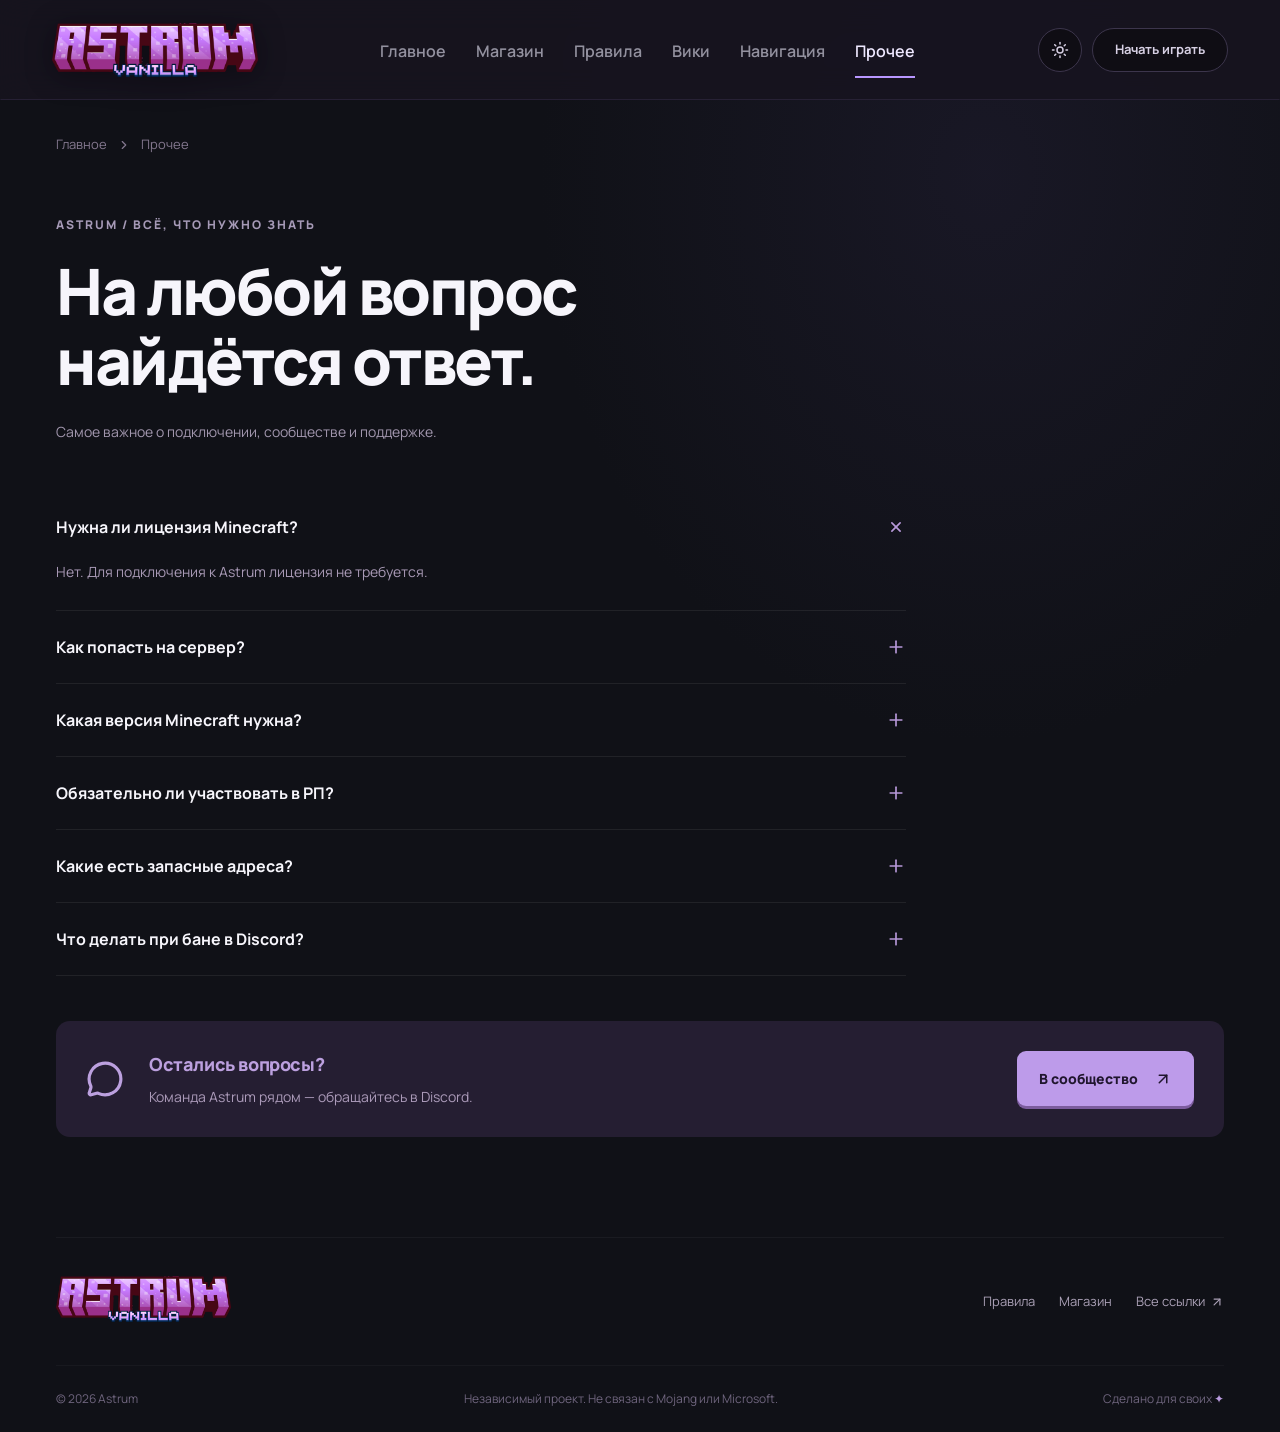
==== commit 4b097339: "Add files via upload" ====
--- a/more.html
+++ b/more.html
@@ -12,7 +12,7 @@
 <link rel="stylesheet" href="assets/css/light.css">
 </head>
 <body class="antialiased">
-<div class="astrum-site"><header class="site-header"><a class="brand brand-logo" href="index.html" aria-label="Astrum Vanilla — на главную"><img src="assets/images/astrum-wordmark.png" alt="Astrum Vanilla" width="640" height="168"></a><nav class="main-nav" aria-label="Главная навигация"><a class="" href="index.html">Главное</a><a class="" href="shop.html">Магазин</a><a class="" href="rules.html">Правила</a><a class="" href="wiki.html">Вики</a><a class="" href="navigation.html">Навигация</a><a class="active" aria-current="page" href="more.html">Прочее</a></nav><div class="header-tools"><button class="theme-toggle" type="button" aria-label="Сменить тему: светлая или тёмная" title="Сменить тему"><svg class="icon-sun" xmlns="http://www.w3.org/2000/svg" width="18" height="18" viewBox="0 0 24 24" fill="none" stroke="currentColor" stroke-width="2" stroke-linecap="round" stroke-linejoin="round" aria-hidden="true"><circle cx="12" cy="12" r="4"></circle><path d="M12 2v2"></path><path d="M12 20v2"></path><path d="m4.93 4.93 1.41 1.41"></path><path d="m17.66 17.66 1.41 1.41"></path><path d="M2 12h2"></path><path d="M20 12h2"></path><path d="m6.34 17.66-1.41 1.41"></path><path d="m19.07 4.93-1.41 1.41"></path></svg><svg class="icon-moon" xmlns="http://www.w3.org/2000/svg" width="18" height="18" viewBox="0 0 24 24" fill="none" stroke="currentColor" stroke-width="2" stroke-linecap="round" stroke-linejoin="round" aria-hidden="true"><path d="M12 3a6 6 0 0 0 9 9 9 9 0 1 1-9-9Z"></path></svg></button><a href="https://discord.gg/phRQ59Pmp" target="_blank" rel="noopener noreferrer" class="header-cta"><svg xmlns="http://www.w3.org/2000/svg" width="17" height="17" viewBox="0 0 24 24" fill="currentColor" stroke="currentColor" stroke-width="2" stroke-linejoin="round" aria-hidden="true"><path d="M6 4.5v15a1 1 0 0 0 1.5.86l12.5-7.5a1 1 0 0 0 0-1.72L7.5 3.64A1 1 0 0 0 6 4.5Z"></path></svg><span>Начать играть</span><svg xmlns="http://www.w3.org/2000/svg" width="14" height="14" viewBox="0 0 24 24" fill="none" stroke="currentColor" stroke-width="2" stroke-linecap="round" stroke-linejoin="round" aria-hidden="true"><path d="M7 7h10v10"></path><path d="M7 17 17 7"></path></svg></a></div><button class="menu-toggle" aria-label="Открыть меню"><svg xmlns="http://www.w3.org/2000/svg" width="24" height="24" viewBox="0 0 24 24" fill="none" stroke="currentColor" stroke-width="2" stroke-linecap="round" stroke-linejoin="round" class="lucide lucide-menu" aria-hidden="true"><path d="M4 5h16"></path><path d="M4 12h16"></path><path d="M4 19h16"></path></svg></button></header><main><section class="wrap inner-page"><div class="breadcrumbs"><a href="index.html">Главное</a><svg xmlns="http://www.w3.org/2000/svg" width="14" height="14" viewBox="0 0 24 24" fill="none" stroke="currentColor" stroke-width="2" stroke-linecap="round" stroke-linejoin="round" class="lucide lucide-chevron-right" aria-hidden="true"><path d="m9 18 6-6-6-6"></path></svg><span>Прочее</span></div><span class="eyebrow">ASTRUM / ВСЁ, ЧТО НУЖНО ЗНАТЬ</span><h1>На любой вопрос
+<div class="astrum-site"><header class="site-header"><a class="brand brand-logo" href="index.html" aria-label="Astrum Vanilla — на главную"><img src="assets/images/astrum-wordmark.png" alt="Astrum Vanilla" width="640" height="168"></a><nav class="main-nav" aria-label="Главная навигация"><a class="" href="index.html">Главное</a><a class="" href="shop.html">Магазин</a><a class="" href="rules.html">Правила</a><a class="" href="wiki.html">Вики</a><a class="" href="navigation.html">Навигация</a><a class="active" aria-current="page" href="more.html">Прочее</a></nav><div class="header-tools"><button class="theme-toggle" type="button" aria-label="Сменить тему: светлая или тёмная" title="Сменить тему"><svg class="icon-sun" xmlns="http://www.w3.org/2000/svg" width="18" height="18" viewBox="0 0 24 24" fill="none" stroke="currentColor" stroke-width="2" stroke-linecap="round" stroke-linejoin="round" aria-hidden="true"><circle cx="12" cy="12" r="4"></circle><path d="M12 2v2"></path><path d="M12 20v2"></path><path d="m4.93 4.93 1.41 1.41"></path><path d="m17.66 17.66 1.41 1.41"></path><path d="M2 12h2"></path><path d="M20 12h2"></path><path d="m6.34 17.66-1.41 1.41"></path><path d="m19.07 4.93-1.41 1.41"></path></svg><svg class="icon-moon" xmlns="http://www.w3.org/2000/svg" width="18" height="18" viewBox="0 0 24 24" fill="none" stroke="currentColor" stroke-width="2" stroke-linecap="round" stroke-linejoin="round" aria-hidden="true"><path d="M12 3a6 6 0 0 0 9 9 9 9 0 1 1-9-9Z"></path></svg></button><a href="https://discord.gg/phRQ59Pmp" target="_blank" rel="noopener noreferrer" class="header-cta"><span>Начать играть</span></a></div><button class="menu-toggle" aria-label="Открыть меню"><svg xmlns="http://www.w3.org/2000/svg" width="24" height="24" viewBox="0 0 24 24" fill="none" stroke="currentColor" stroke-width="2" stroke-linecap="round" stroke-linejoin="round" class="lucide lucide-menu" aria-hidden="true"><path d="M4 5h16"></path><path d="M4 12h16"></path><path d="M4 19h16"></path></svg></button></header><main><section class="wrap inner-page"><div class="breadcrumbs"><a href="index.html">Главное</a><svg xmlns="http://www.w3.org/2000/svg" width="14" height="14" viewBox="0 0 24 24" fill="none" stroke="currentColor" stroke-width="2" stroke-linecap="round" stroke-linejoin="round" class="lucide lucide-chevron-right" aria-hidden="true"><path d="m9 18 6-6-6-6"></path></svg><span>Прочее</span></div><span class="eyebrow">ASTRUM / ВСЁ, ЧТО НУЖНО ЗНАТЬ</span><h1>На любой вопрос
 найдётся ответ.</h1><p class="page-intro">Самое важное о подключении, сообществе и поддержке.</p><div class="faq"><details open=""><summary>Нужна ли лицензия Minecraft?<svg xmlns="http://www.w3.org/2000/svg" width="20" height="20" viewBox="0 0 24 24" fill="none" stroke="currentColor" stroke-width="2" stroke-linecap="round" stroke-linejoin="round" class="lucide lucide-plus" aria-hidden="true"><path d="M5 12h14"></path><path d="M12 5v14"></path></svg></summary><p>Нет. Для подключения к Astrum лицензия не требуется.</p></details><details><summary>Как попасть на сервер?<svg xmlns="http://www.w3.org/2000/svg" width="20" height="20" viewBox="0 0 24 24" fill="none" stroke="currentColor" stroke-width="2" stroke-linecap="round" stroke-linejoin="round" class="lucide lucide-plus" aria-hidden="true"><path d="M5 12h14"></path><path d="M12 5v14"></path></svg></summary><p>Начните с небольшой заявки в Discord. Если заявку отклонили, есть альтернативный вариант — проходка за 149.00 ₽. На этой версии сайта оплата не подключена.</p></details><details><summary>Какая версия Minecraft нужна?<svg xmlns="http://www.w3.org/2000/svg" width="20" height="20" viewBox="0 0 24 24" fill="none" stroke="currentColor" stroke-width="2" stroke-linecap="round" stroke-linejoin="round" class="lucide lucide-plus" aria-hidden="true"><path d="M5 12h14"></path><path d="M12 5v14"></path></svg></summary><p>По информации сервера поддерживаются версии 1.21.11–26.2. Рекомендуемая версия — 26.2.</p></details><details><summary>Обязательно ли участвовать в РП?<svg xmlns="http://www.w3.org/2000/svg" width="20" height="20" viewBox="0 0 24 24" fill="none" stroke="currentColor" stroke-width="2" stroke-linecap="round" stroke-linejoin="round" class="lucide lucide-plus" aria-hidden="true"><path d="M5 12h14"></path><path d="M12 5v14"></path></svg></summary><p>Нет. Astrum — полу-РП проект: города, министры и другие структуры существуют, но участие в РП добровольное.</p></details><details><summary>Какие есть запасные адреса?<svg xmlns="http://www.w3.org/2000/svg" width="20" height="20" viewBox="0 0 24 24" fill="none" stroke="currentColor" stroke-width="2" stroke-linecap="round" stroke-linejoin="round" class="lucide lucide-plus" aria-hidden="true"><path d="M5 12h14"></path><path d="M12 5v14"></path></svg></summary><p>mc.astrums.pro, game.astrums.pro и play.astrums.pro. Основной адрес: astrums.pro.</p></details><details><summary>Что делать при бане в Discord?<svg xmlns="http://www.w3.org/2000/svg" width="20" height="20" viewBox="0 0 24 24" fill="none" stroke="currentColor" stroke-width="2" stroke-linecap="round" stroke-linejoin="round" class="lucide lucide-plus" aria-hidden="true"><path d="M5 12h14"></path><path d="M12 5v14"></path></svg></summary><p>Напишите в личные сообщения Discord пользователю @izumosaku. Покупка разбана не гарантирует снятие блокировки.</p></details></div><div class="support-banner"><svg xmlns="http://www.w3.org/2000/svg" width="38" height="38" viewBox="0 0 24 24" fill="none" stroke="currentColor" stroke-width="2" stroke-linecap="round" stroke-linejoin="round" class="lucide lucide-message-circle" aria-hidden="true"><path d="M2.992 16.342a2 2 0 0 1 .094 1.167l-1.065 3.29a1 1 0 0 0 1.236 1.168l3.413-.998a2 2 0 0 1 1.099.092 10 10 0 1 0-4.777-4.719"></path></svg><div><h3>Остались вопросы?</h3><p>Команда Astrum рядом — обращайтесь в Discord.</p></div><a href="https://discord.gg/phRQ59Pmp" target="_blank" rel="noopener noreferrer" class="button primary">В сообщество <svg xmlns="http://www.w3.org/2000/svg" width="18" height="18" viewBox="0 0 24 24" fill="none" stroke="currentColor" stroke-width="2" stroke-linecap="round" stroke-linejoin="round" class="lucide lucide-arrow-up-right" aria-hidden="true"><path d="M7 7h10v10"></path><path d="M7 17 17 7"></path></svg></a></div></section></main><footer class="site-footer wrap"><div class="footer-top"><div class="footer-brand"><a class="brand brand-logo footer-logo" href="index.html" aria-label="Astrum Vanilla — на главную"><img src="assets/images/astrum-wordmark.png" alt="Astrum Vanilla" width="640" height="168" loading="lazy"></a></div><div class="footer-links"><a href="rules.html">Правила</a><a href="shop.html">Магазин</a><a href="navigation.html">Все ссылки <svg xmlns="http://www.w3.org/2000/svg" width="14" height="14" viewBox="0 0 24 24" fill="none" stroke="currentColor" stroke-width="2" stroke-linecap="round" stroke-linejoin="round" class="lucide lucide-arrow-up-right" aria-hidden="true"><path d="M7 7h10v10"></path><path d="M7 17 17 7"></path></svg></a></div></div><div class="footer-bottom"><span>© 2026 Astrum</span><span>Независимый проект. Не связан с Mojang или Microsoft.</span><span>Сделано для своих <span class="accent">✦</span></span></div></footer></div>
 <script src="assets/js/main.js" defer></script>
 </body>
--- a/assets/css/extra.css
+++ b/assets/css/extra.css
@@ -1301,7 +1301,7 @@
 
 /* ===== Шапка: «Начать игру» и переключатель темы ===== */
 .site-header {
-  --hd-btn-bg: #221e2c;
+  --hd-btn-bg: #0f0d14;
   --hd-btn-line: #3c354c;
   --hd-btn-ink: #d6cfe3;
 }
@@ -1317,19 +1317,18 @@
   position: relative;
   display: inline-flex;
   align-items: center;
-  gap: 10px;
+  justify-content: center;
   min-height: 44px;
-  padding: 0 18px 0 8px;
+  padding: 0 22px;
   overflow: hidden;
-  border: 1px solid rgba(255, 255, 255, 0.28);
+  border: 1px solid var(--hd-btn-line);
   border-radius: 999px;
-  background: linear-gradient(110deg, #7c4dd6 0%, #b535c4 55%, #e0309f 100%);
-  box-shadow: 0 8px 22px -8px rgba(190, 50, 190, 0.7), inset 0 1px 0 rgba(255, 255, 255, 0.28);
-  color: #fff;
+  background: var(--hd-btn-bg);
+  color: var(--hd-btn-ink);
   font-size: 13px;
-  font-weight: 800;
+  font-weight: 700;
   white-space: nowrap;
-  transition: transform 0.25s ease, box-shadow 0.25s ease, filter 0.25s ease;
+  transition: border-color 0.25s ease, background-color 0.35s ease, color 0.25s ease;
 }
 
 /* блик, пробегающий по кнопке при наведении */
@@ -1340,40 +1339,21 @@
   bottom: 0;
   left: -60%;
   width: 40%;
-  background: linear-gradient(100deg, transparent, rgba(255, 255, 255, 0.35), transparent);
+  background: linear-gradient(100deg, transparent, rgba(255, 255, 255, 0.08), transparent);
   transform: skewX(-20deg);
   transition: left 0.6s ease;
   pointer-events: none;
 }
 
 .header-cta:hover {
-  transform: translateY(-2px);
-  box-shadow: 0 12px 28px -8px rgba(210, 60, 200, 0.85), inset 0 1px 0 rgba(255, 255, 255, 0.35);
-  filter: brightness(1.08);
+  border-color: var(--accent, #b794f6);
+  color: var(--hd-ink-hover, #fff);
 }
 
 .header-cta:hover::after {
   left: 130%;
 }
 
-.header-cta:active {
-  transform: translateY(0);
-}
-
-/* значок «играть» — белый кружок слева */
-.header-cta svg:first-child {
-  box-sizing: content-box;
-  width: 12px;
-  height: 12px;
-  padding: 6px 5px 6px 7px;
-  border-radius: 50%;
-  background: #fff;
-  color: #b535c4;
-}
-
-.header-cta svg:last-child {
-  opacity: 0.85;
-}
 
 .theme-toggle {
   position: relative;
@@ -1429,12 +1409,8 @@
 
   .header-cta {
     min-height: 40px;
-    padding: 0 14px 0 8px;
+    padding: 0 18px;
     font-size: 12px;
-  }
-
-  .header-cta svg:last-child {
-    display: none;
   }
 
   .theme-toggle {
@@ -1455,11 +1431,7 @@
 
   .header-cta {
     min-height: 38px;
-    padding: 0 13px;
-  }
-
-  .header-cta svg:first-child {
-    display: none;
+    padding: 0 15px;
   }
 
   .theme-toggle {
@@ -1971,3 +1943,440 @@
   .rule-filter { transition: none; }
   .rule-filter:hover { transform: none; }
 }
+
+/* ===== Правила: законопроекты (карточки в стиле Discord) и их содержание ===== */
+/* спрайт с книгой для баннеров не занимает места */
+.bill-sprite {
+  position: absolute;
+  width: 0;
+  height: 0;
+  overflow: hidden;
+}
+
+/* второй столбик содержания — под основным; цветная точка = цвет полоски карточки */
+.rules-toc-bills a {
+  display: flex;
+  align-items: center;
+  gap: 10px;
+}
+
+.rules-toc-bills a[hidden] {
+  display: none;
+}
+
+.bill-dot {
+  flex: none;
+  width: 9px;
+  height: 9px;
+  border-radius: 3px;
+  background: var(--bill, #b794f6);
+  box-shadow: 0 0 10px -1px var(--bill, #b794f6);
+}
+
+.rules-toc-bills small {
+  margin-left: auto;
+  padding-left: 6px;
+  white-space: nowrap;
+  color: #6f6680;
+  font-family: var(--font-mono, ui-monospace, monospace);
+  font-size: 11px;
+}
+
+/* боковая колонка прилипает, но не длиннее экрана — иначе нижние ссылки нельзя достать */
+@media (min-width: 761px) {
+  .rules-side {
+    max-height: calc(100vh - 140px);
+    overflow-y: auto;
+    overscroll-behavior: contain;
+    scrollbar-width: thin;
+    scrollbar-color: #3c354c transparent;
+    padding-bottom: 26px;
+    -webkit-mask-image: linear-gradient(to bottom, #000 calc(100% - 26px), transparent);
+    mask-image: linear-gradient(to bottom, #000 calc(100% - 26px), transparent);
+  }
+
+  .rules-side .rules-toc {
+    gap: 12px;
+  }
+}
+
+/* заголовок блока */
+.bills-head {
+  position: relative;
+  padding: 28px 30px;
+  border: 1px solid #ffffff12;
+  border-radius: 24px;
+  background: linear-gradient(145deg, #1f1c27, #17151d);
+  scroll-margin-top: 118px;
+}
+
+.rules-content .bills-head h2 {
+  margin: 8px 0 0;
+  color: #fff;
+  font-size: 30px;
+  letter-spacing: -0.9px;
+  line-height: 1.1;
+}
+
+.rules-content .bills-head p {
+  max-width: 62ch;
+  margin: 12px 0 0;
+  color: #9d95ac;
+  font-size: 14px;
+  line-height: 1.7;
+}
+
+.bills-chips {
+  display: flex;
+  flex-wrap: wrap;
+  gap: 8px;
+  margin-top: 18px;
+}
+
+.bills-chip {
+  display: inline-flex;
+  align-items: center;
+  gap: 8px;
+  padding: 7px 13px 7px 11px;
+  border: 1px solid #ffffff14;
+  border-radius: 999px;
+  background: #ffffff08;
+  color: #d3cbdf;
+  font-size: 12.5px;
+  font-weight: 700;
+  transition: border-color 0.2s ease, background-color 0.2s ease, transform 0.2s ease;
+}
+
+.bills-chip:hover {
+  border-color: var(--bill);
+  background: #ffffff10;
+  transform: translateY(-2px);
+}
+
+/* карточка законопроекта */
+.rules-content article.bill {
+  margin: 0;
+  padding: 0;
+  border: 0;
+  scroll-margin-top: 118px;
+}
+
+.bill-card {
+  position: relative;
+  padding: 26px 28px 28px 32px;
+  border: 1px solid #ffffff0f;
+  border-radius: 18px;
+  background: #1b1922;
+  box-shadow: inset 5px 0 0 var(--bill, #b794f6);
+  color: #d3cbdf;
+}
+
+.bill-badge {
+  display: inline-block;
+  margin-bottom: 14px;
+  padding: 4px 11px;
+  border-radius: 999px;
+  background: color-mix(in srgb, var(--bill) 18%, transparent);
+  color: var(--bill);
+  font-size: 11px;
+  font-weight: 800;
+  letter-spacing: 0.08em;
+  text-transform: uppercase;
+}
+
+.rules-content .bill-card h2,
+.rules-content .bill-card h3,
+.rules-content .bill-card h4 {
+  margin: 0;
+  color: #fff;
+  letter-spacing: -0.3px;
+}
+
+.rules-content .bill-card .bill-title {
+  display: flex;
+  align-items: center;
+  gap: 12px;
+  margin-bottom: 14px;
+  padding-left: 12px;
+  border-left: 3px solid #ffffff1f;
+  font-size: clamp(21px, 3vw, 30px);
+  font-weight: 900;
+  line-height: 1.15;
+  text-transform: uppercase;
+}
+
+.rules-content .bill-card .bill-h {
+  display: flex;
+  align-items: center;
+  gap: 10px;
+  margin: 28px 0 10px;
+  padding-left: 12px;
+  border-left: 3px solid #ffffff1f;
+  font-size: 18px;
+  font-weight: 900;
+  line-height: 1.2;
+  text-transform: uppercase;
+}
+
+.rules-content .bill-card .bill-sub {
+  margin: 20px 0 8px;
+  padding-left: 12px;
+  border-left: 3px solid #ffffff1f;
+  font-size: 15px;
+  font-weight: 800;
+}
+
+.bill-card .emo {
+  flex: none;
+  font-size: 0.95em;
+  line-height: 1;
+}
+
+.rules-content .bill-card p {
+  margin: 0 0 8px;
+  color: #d3cbdf;
+  font-size: 14.5px;
+  line-height: 1.75;
+}
+
+.rules-content .bill-card p.bill-clause {
+  margin-top: 12px;
+}
+
+.bill-card code.num {
+  padding: 2px 7px;
+  border: 1px solid rgba(183, 148, 246, 0.22);
+  border-radius: 6px;
+  background: rgba(183, 148, 246, 0.12);
+  color: #cdb4ff;
+  font-family: var(--font-mono, ui-monospace, monospace);
+  font-size: 12.5px;
+}
+
+.bill-card ul,
+.bill-card ol {
+  display: grid;
+  gap: 4px;
+  margin: 6px 0 10px;
+  padding-left: 24px;
+}
+
+.bill-card ul {
+  list-style: disc;
+}
+
+.bill-card ol {
+  list-style: decimal;
+}
+
+.bill-card li {
+  color: #d3cbdf;
+  font-size: 14.5px;
+  line-height: 1.7;
+}
+
+.bill-card li::marker {
+  color: #8f879c;
+}
+
+.bill-card strong {
+  color: #fff;
+  font-weight: 800;
+}
+
+.bill-card hr {
+  margin: 22px 0 0;
+  border: 0;
+  border-top: 1px solid #ffffff14;
+}
+
+.bill-note {
+  margin: 8px 0 12px;
+  padding: 2px 0 2px 14px;
+  border-left: 3px solid rgba(255, 255, 255, 0.18);
+  color: #a79fb5;
+  font-size: 13.5px;
+  line-height: 1.65;
+}
+
+.bill-note strong {
+  color: #b9b1c7;
+}
+
+.bill-note ul {
+  margin: 4px 0;
+}
+
+.bill-note li {
+  color: #a79fb5;
+  font-size: 13.5px;
+}
+
+/* упоминания, каналы, даты — как в Discord */
+.mention,
+.chan {
+  padding: 0 4px;
+  border-radius: 4px;
+  background: rgba(88, 101, 242, 0.3);
+  color: #c9cdfb;
+  font-weight: 600;
+}
+
+.stamp {
+  padding: 1px 6px;
+  border-radius: 4px;
+  background: #ffffff14;
+  color: #e6e0ee;
+  font-weight: 600;
+}
+
+.bill-link {
+  color: #6ea8fe;
+}
+
+.bill-cut {
+  color: #8f879c;
+  letter-spacing: 1px;
+}
+
+.bill-sign {
+  margin-top: 22px;
+}
+
+.bill-sign li {
+  color: #9d95ac;
+}
+
+.rules-content .bill-card p.bill-more {
+  margin-top: 18px;
+  padding-top: 14px;
+  border-top: 1px dashed #ffffff1f;
+  color: #9d95ac;
+  font-size: 13.5px;
+}
+
+.bill-more a {
+  color: var(--bill);
+  font-weight: 700;
+  text-decoration: underline;
+  text-underline-offset: 3px;
+}
+
+/* баннер документа, как у картинок в Discord */
+.bill-banner {
+  position: relative;
+  display: grid;
+  gap: 6px;
+  margin: 24px 0 0;
+  padding: 22px 20px 18px;
+  overflow: hidden;
+  border-radius: 14px;
+  background: linear-gradient(rgba(255, 255, 255, 0.055) 1px, transparent 1px) 0 0 / 26px 26px,
+    linear-gradient(90deg, rgba(255, 255, 255, 0.055) 1px, transparent 1px) 0 0 / 26px 26px, #25242a;
+}
+
+.bb-title {
+  color: #fff;
+  font-size: clamp(22px, 6.4vw, 46px);
+  font-weight: 900;
+  letter-spacing: 0.05em;
+  line-height: 1;
+  text-shadow: 0 0 24px rgba(255, 255, 255, 0.55);
+}
+
+.bb-sub {
+  color: #fff;
+  font-family: var(--font-mono, ui-monospace, monospace);
+  font-size: 13px;
+  font-weight: 800;
+  letter-spacing: 0.1em;
+}
+
+.bb-book {
+  width: 104px;
+  height: 124px;
+  margin: 8px auto 0;
+  filter: drop-shadow(0 0 22px var(--bk));
+}
+
+.bill-banner figcaption {
+  margin-top: 4px;
+  color: #fff;
+  font-size: 15px;
+  font-weight: 900;
+  letter-spacing: 0.02em;
+  text-align: center;
+  text-shadow: 0 0 14px rgba(255, 255, 255, 0.4);
+}
+
+/* ссылка «Законопроекты на этой странице» в разделе 10 */
+.rule-cta-ghost {
+  margin-left: 10px;
+  border: 1px solid rgba(183, 148, 246, 0.5);
+  background: transparent;
+  box-shadow: none;
+  color: #d9c4ff;
+}
+
+.rule-cta-ghost:hover {
+  background: rgba(183, 148, 246, 0.14);
+}
+
+@media (max-width: 760px) {
+  .bills-head {
+    padding: 20px 16px;
+    border-radius: 20px;
+  }
+
+  .rules-content .bills-head h2 {
+    font-size: 24px;
+  }
+
+  .bill-card {
+    padding: 20px 16px 22px 22px;
+    border-radius: 16px;
+  }
+
+  .rules-content .bill-card .bill-h {
+    font-size: 16px;
+  }
+
+  .bill-card ul,
+  .bill-card ol {
+    padding-left: 20px;
+  }
+
+  .rule-cta-ghost {
+    margin-left: 0;
+  }
+
+  .bill-banner {
+    padding: 18px 14px 16px;
+  }
+}
+
+@media (prefers-reduced-motion: reduce) {
+  .bills-chip {
+    transition: none;
+  }
+
+  .bills-chip:hover {
+    transform: none;
+  }
+}
+
+/* колонки правил не шире экрана: длинное слово/упоминание переносится, а не растягивает страницу */
+.rules-layout > * {
+  min-width: 0;
+}
+
+@media (max-width: 760px) {
+  .rules-layout {
+    grid-template-columns: minmax(0, 1fr);
+  }
+}
+
+.bill-card,
+.bills-head {
+  overflow-wrap: anywhere;
+}
--- a/assets/css/light.css
+++ b/assets/css/light.css
@@ -128,7 +128,6 @@
 html[data-theme="light"] .photo-hero .server-address { color: var(--ink-2); }
 html[data-theme="light"] .photo-hero .hero-facts { color: var(--ink-2); }
 html[data-theme="light"] .photo-hero .hero-facts svg { color: #7c4dd6; }
-html[data-theme="light"] .photo-hero .visual-coordinate { color: #3d2d70; text-shadow: 0 1px 8px rgba(255, 255, 255, 0.8); }
 html[data-theme="light"] .photo-hero .floating-star { color: #8a5cdc; }
 html[data-theme="light"] .photo-hero .star-two { color: #6f5aa8; }
 html[data-theme="light"] .photo-hero .planet-halo { border-color: rgba(255, 255, 255, 0.55); }
@@ -544,3 +543,92 @@
 html[data-theme="light"] .rule-filter.is-active {
   background: color-mix(in srgb, currentColor 16%, #fff);
 }
+
+/* ---------- Законопроекты (правила) ---------- */
+html[data-theme="light"] .bills-head {
+  border-color: var(--line);
+  background: #fff;
+}
+
+html[data-theme="light"] .rules-content .bills-head h2 { color: var(--ink); }
+html[data-theme="light"] .rules-content .bills-head p { color: var(--ink-3); }
+
+html[data-theme="light"] .bills-chip {
+  border-color: var(--line);
+  background: #faf8ff;
+  color: var(--ink-2);
+}
+
+html[data-theme="light"] .bills-chip:hover { background: #f0ebfa; }
+
+html[data-theme="light"] .rules-toc-bills small { color: #8a80a0; }
+
+html[data-theme="light"] .bill-card {
+  border-color: var(--line);
+  background: #fff;
+  box-shadow: inset 5px 0 0 var(--bill, #7c4dd6), 0 10px 30px -22px rgba(48, 28, 90, 0.35);
+  color: var(--ink-2);
+}
+
+html[data-theme="light"] .bill-badge {
+  background: color-mix(in srgb, var(--bill) 22%, #fff);
+  color: color-mix(in srgb, var(--bill) 45%, #1c1628);
+}
+
+html[data-theme="light"] .rules-content .bill-card h2,
+html[data-theme="light"] .rules-content .bill-card h3,
+html[data-theme="light"] .rules-content .bill-card h4 { color: var(--ink); }
+
+html[data-theme="light"] .rules-content .bill-card .bill-title,
+html[data-theme="light"] .rules-content .bill-card .bill-h,
+html[data-theme="light"] .rules-content .bill-card .bill-sub { border-left-color: rgba(48, 28, 90, 0.16); }
+
+html[data-theme="light"] .rules-content .bill-card p,
+html[data-theme="light"] .bill-card li { color: var(--ink-2); }
+
+html[data-theme="light"] .bill-card strong { color: var(--ink); }
+html[data-theme="light"] .bill-card li::marker { color: #8a80a0; }
+html[data-theme="light"] .bill-card hr { border-top-color: var(--line); }
+
+html[data-theme="light"] .bill-card code.num {
+  border-color: rgba(124, 77, 214, 0.22);
+  background: rgba(124, 77, 214, 0.08);
+  color: #5a2fb0;
+}
+
+html[data-theme="light"] .bill-note {
+  border-left-color: rgba(48, 28, 90, 0.2);
+  color: var(--ink-3);
+}
+
+html[data-theme="light"] .bill-note strong,
+html[data-theme="light"] .bill-note li { color: var(--ink-3); }
+
+html[data-theme="light"] .mention,
+html[data-theme="light"] .chan {
+  background: rgba(88, 101, 242, 0.12);
+  color: #4752c4;
+}
+
+html[data-theme="light"] .stamp {
+  background: rgba(48, 28, 90, 0.08);
+  color: var(--ink);
+}
+
+html[data-theme="light"] .bill-link { color: #2a6bd6; }
+html[data-theme="light"] .bill-cut { color: #8a80a0; }
+html[data-theme="light"] .bill-sign li { color: var(--ink-3); }
+
+html[data-theme="light"] .rules-content .bill-card p.bill-more {
+  border-top-color: var(--line);
+  color: var(--ink-3);
+}
+
+html[data-theme="light"] .bill-more a { color: #5a2fb0; }
+
+html[data-theme="light"] .rule-cta-ghost {
+  border-color: rgba(124, 77, 214, 0.45);
+  color: #5a2fb0;
+}
+
+html[data-theme="light"] .rule-cta-ghost:hover { background: rgba(124, 77, 214, 0.1); }
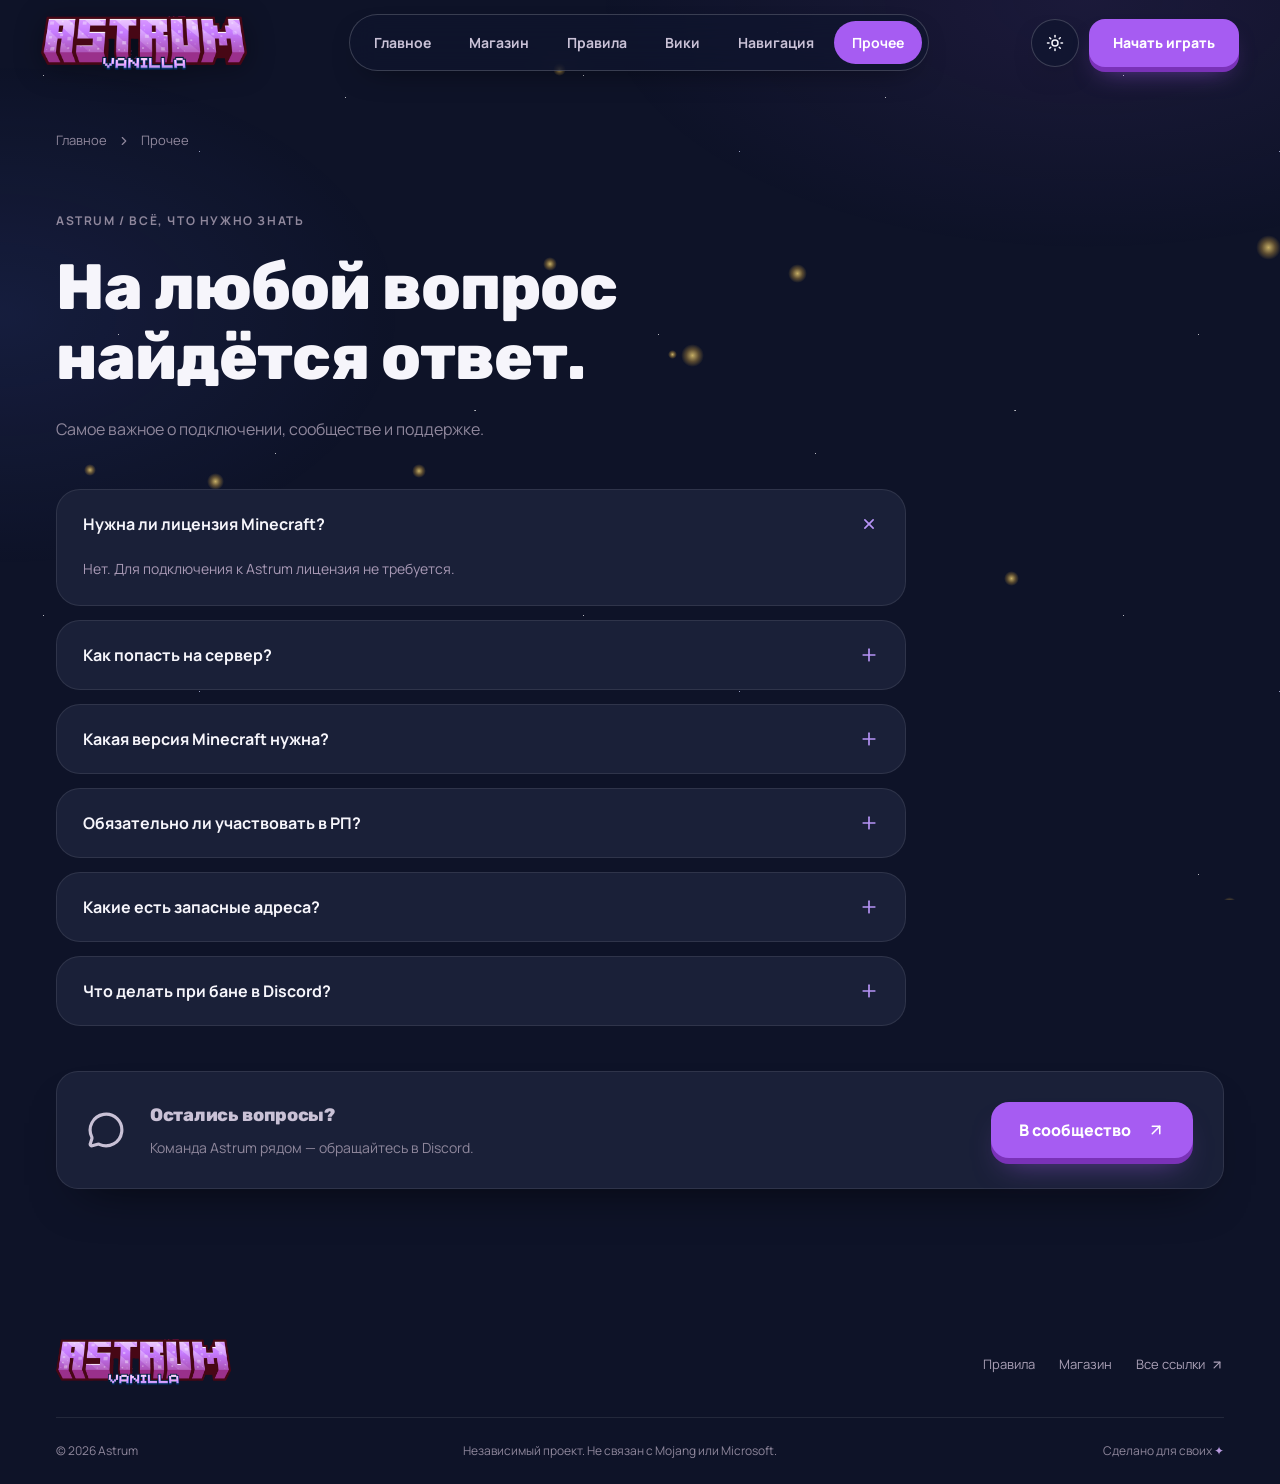
==== commit 624edaa1: "Add files via upload" ====
--- a/more.html
+++ b/more.html
@@ -1,19 +1,26 @@
 <!DOCTYPE html>
-<html lang="ru">
+<html lang="ru" data-ny="off" data-ny-lock>
 <head>
 <meta charset="utf-8">
 <meta name="viewport" content="width=device-width, initial-scale=1">
 <title>Вопросы и поддержка — Astrum</title>
 <meta name="description" content="Ванильный Minecraft-сервер Astrum: необязательный РП, города и сообщество. Начни свою историю на astrums.pro.">
+<link rel="preconnect" href="https://fonts.googleapis.com">
+<link rel="preconnect" href="https://fonts.gstatic.com" crossorigin>
+<link rel="stylesheet" href="https://fonts.googleapis.com/css2?family=Rubik:wght@700;800;900&display=swap">
 <link rel="icon" type="image/png" href="assets/images/astrum-logo.png">
 <script>try{var t=localStorage.getItem("astrum-theme");document.documentElement.setAttribute("data-theme",t==="light"?"light":"dark")}catch(e){document.documentElement.setAttribute("data-theme","dark")}</script>
 <link rel="stylesheet" href="assets/css/style.css">
 <link rel="stylesheet" href="assets/css/extra.css">
 <link rel="stylesheet" href="assets/css/light.css">
+<link rel="stylesheet" href="assets/css/newyear.css">
+<link rel="stylesheet" href="assets/css/theme.css">
 </head>
 <body class="antialiased">
-<div class="astrum-site"><header class="site-header"><a class="brand brand-logo" href="index.html" aria-label="Astrum Vanilla — на главную"><img src="assets/images/astrum-wordmark.png" alt="Astrum Vanilla" width="640" height="168"></a><nav class="main-nav" aria-label="Главная навигация"><a class="" href="index.html">Главное</a><a class="" href="shop.html">Магазин</a><a class="" href="rules.html">Правила</a><a class="" href="wiki.html">Вики</a><a class="" href="navigation.html">Навигация</a><a class="active" aria-current="page" href="more.html">Прочее</a></nav><div class="header-tools"><button class="theme-toggle" type="button" aria-label="Сменить тему: светлая или тёмная" title="Сменить тему"><svg class="icon-sun" xmlns="http://www.w3.org/2000/svg" width="18" height="18" viewBox="0 0 24 24" fill="none" stroke="currentColor" stroke-width="2" stroke-linecap="round" stroke-linejoin="round" aria-hidden="true"><circle cx="12" cy="12" r="4"></circle><path d="M12 2v2"></path><path d="M12 20v2"></path><path d="m4.93 4.93 1.41 1.41"></path><path d="m17.66 17.66 1.41 1.41"></path><path d="M2 12h2"></path><path d="M20 12h2"></path><path d="m6.34 17.66-1.41 1.41"></path><path d="m19.07 4.93-1.41 1.41"></path></svg><svg class="icon-moon" xmlns="http://www.w3.org/2000/svg" width="18" height="18" viewBox="0 0 24 24" fill="none" stroke="currentColor" stroke-width="2" stroke-linecap="round" stroke-linejoin="round" aria-hidden="true"><path d="M12 3a6 6 0 0 0 9 9 9 9 0 1 1-9-9Z"></path></svg></button><a href="https://discord.gg/phRQ59Pmp" target="_blank" rel="noopener noreferrer" class="header-cta"><span>Начать играть</span></a></div><button class="menu-toggle" aria-label="Открыть меню"><svg xmlns="http://www.w3.org/2000/svg" width="24" height="24" viewBox="0 0 24 24" fill="none" stroke="currentColor" stroke-width="2" stroke-linecap="round" stroke-linejoin="round" class="lucide lucide-menu" aria-hidden="true"><path d="M4 5h16"></path><path d="M4 12h16"></path><path d="M4 19h16"></path></svg></button></header><main><section class="wrap inner-page"><div class="breadcrumbs"><a href="index.html">Главное</a><svg xmlns="http://www.w3.org/2000/svg" width="14" height="14" viewBox="0 0 24 24" fill="none" stroke="currentColor" stroke-width="2" stroke-linecap="round" stroke-linejoin="round" class="lucide lucide-chevron-right" aria-hidden="true"><path d="m9 18 6-6-6-6"></path></svg><span>Прочее</span></div><span class="eyebrow">ASTRUM / ВСЁ, ЧТО НУЖНО ЗНАТЬ</span><h1>На любой вопрос
+<div class="astrum-site"><header class="site-header"><a class="brand brand-logo" href="index.html" aria-label="Astrum Vanilla — на главную"><img src="assets/images/astrum-wordmark.png" alt="Astrum Vanilla" width="640" height="168"></a><nav class="main-nav" aria-label="Главная навигация"><a class="" href="index.html">Главное</a><a class="" href="shop.html">Магазин</a><a class="" href="rules.html">Правила</a><a class="" href="wiki.html">Вики</a><a class="" href="navigation.html">Навигация</a><a class="active" aria-current="page" href="more.html">Прочее</a></nav><div class="header-tools"><button class="theme-toggle" type="button" aria-label="Сменить тему: светлая или тёмная" title="Сменить тему"><svg class="icon-sun" xmlns="http://www.w3.org/2000/svg" width="18" height="18" viewBox="0 0 24 24" fill="none" stroke="currentColor" stroke-width="2" stroke-linecap="round" stroke-linejoin="round" aria-hidden="true"><circle cx="12" cy="12" r="4"></circle><path d="M12 2v2"></path><path d="M12 20v2"></path><path d="m4.93 4.93 1.41 1.41"></path><path d="m17.66 17.66 1.41 1.41"></path><path d="M2 12h2"></path><path d="M20 12h2"></path><path d="m6.34 17.66-1.41 1.41"></path><path d="m19.07 4.93-1.41 1.41"></path></svg><svg class="icon-moon" xmlns="http://www.w3.org/2000/svg" width="18" height="18" viewBox="0 0 24 24" fill="none" stroke="currentColor" stroke-width="2" stroke-linecap="round" stroke-linejoin="round" aria-hidden="true"><path d="M12 3a6 6 0 0 0 9 9 9 9 0 1 1-9-9Z"></path></svg></button><a href="https://discord.gg/phRQ59Pmp" target="_blank" rel="noopener noreferrer" class="header-cta"><span>Начать играть</span></a><button class="menu-toggle" aria-label="Открыть меню"><svg xmlns="http://www.w3.org/2000/svg" width="24" height="24" viewBox="0 0 24 24" fill="none" stroke="currentColor" stroke-width="2" stroke-linecap="round" stroke-linejoin="round" class="lucide lucide-menu" aria-hidden="true"><path d="M4 5h16"></path><path d="M4 12h16"></path><path d="M4 19h16"></path></svg></button></div></header><main><section class="wrap inner-page"><div class="breadcrumbs"><a href="index.html">Главное</a><svg xmlns="http://www.w3.org/2000/svg" width="14" height="14" viewBox="0 0 24 24" fill="none" stroke="currentColor" stroke-width="2" stroke-linecap="round" stroke-linejoin="round" class="lucide lucide-chevron-right" aria-hidden="true"><path d="m9 18 6-6-6-6"></path></svg><span>Прочее</span></div><span class="eyebrow">ASTRUM / ВСЁ, ЧТО НУЖНО ЗНАТЬ</span><h1>На любой вопрос
 найдётся ответ.</h1><p class="page-intro">Самое важное о подключении, сообществе и поддержке.</p><div class="faq"><details open=""><summary>Нужна ли лицензия Minecraft?<svg xmlns="http://www.w3.org/2000/svg" width="20" height="20" viewBox="0 0 24 24" fill="none" stroke="currentColor" stroke-width="2" stroke-linecap="round" stroke-linejoin="round" class="lucide lucide-plus" aria-hidden="true"><path d="M5 12h14"></path><path d="M12 5v14"></path></svg></summary><p>Нет. Для подключения к Astrum лицензия не требуется.</p></details><details><summary>Как попасть на сервер?<svg xmlns="http://www.w3.org/2000/svg" width="20" height="20" viewBox="0 0 24 24" fill="none" stroke="currentColor" stroke-width="2" stroke-linecap="round" stroke-linejoin="round" class="lucide lucide-plus" aria-hidden="true"><path d="M5 12h14"></path><path d="M12 5v14"></path></svg></summary><p>Начните с небольшой заявки в Discord. Если заявку отклонили, есть альтернативный вариант — проходка за 149.00 ₽. На этой версии сайта оплата не подключена.</p></details><details><summary>Какая версия Minecraft нужна?<svg xmlns="http://www.w3.org/2000/svg" width="20" height="20" viewBox="0 0 24 24" fill="none" stroke="currentColor" stroke-width="2" stroke-linecap="round" stroke-linejoin="round" class="lucide lucide-plus" aria-hidden="true"><path d="M5 12h14"></path><path d="M12 5v14"></path></svg></summary><p>По информации сервера поддерживаются версии 1.21.11–26.2. Рекомендуемая версия — 26.2.</p></details><details><summary>Обязательно ли участвовать в РП?<svg xmlns="http://www.w3.org/2000/svg" width="20" height="20" viewBox="0 0 24 24" fill="none" stroke="currentColor" stroke-width="2" stroke-linecap="round" stroke-linejoin="round" class="lucide lucide-plus" aria-hidden="true"><path d="M5 12h14"></path><path d="M12 5v14"></path></svg></summary><p>Нет. Astrum — полу-РП проект: города, министры и другие структуры существуют, но участие в РП добровольное.</p></details><details><summary>Какие есть запасные адреса?<svg xmlns="http://www.w3.org/2000/svg" width="20" height="20" viewBox="0 0 24 24" fill="none" stroke="currentColor" stroke-width="2" stroke-linecap="round" stroke-linejoin="round" class="lucide lucide-plus" aria-hidden="true"><path d="M5 12h14"></path><path d="M12 5v14"></path></svg></summary><p>mc.astrums.pro, game.astrums.pro и play.astrums.pro. Основной адрес: astrums.pro.</p></details><details><summary>Что делать при бане в Discord?<svg xmlns="http://www.w3.org/2000/svg" width="20" height="20" viewBox="0 0 24 24" fill="none" stroke="currentColor" stroke-width="2" stroke-linecap="round" stroke-linejoin="round" class="lucide lucide-plus" aria-hidden="true"><path d="M5 12h14"></path><path d="M12 5v14"></path></svg></summary><p>Напишите в личные сообщения Discord пользователю @izumosaku. Покупка разбана не гарантирует снятие блокировки.</p></details></div><div class="support-banner"><svg xmlns="http://www.w3.org/2000/svg" width="38" height="38" viewBox="0 0 24 24" fill="none" stroke="currentColor" stroke-width="2" stroke-linecap="round" stroke-linejoin="round" class="lucide lucide-message-circle" aria-hidden="true"><path d="M2.992 16.342a2 2 0 0 1 .094 1.167l-1.065 3.29a1 1 0 0 0 1.236 1.168l3.413-.998a2 2 0 0 1 1.099.092 10 10 0 1 0-4.777-4.719"></path></svg><div><h3>Остались вопросы?</h3><p>Команда Astrum рядом — обращайтесь в Discord.</p></div><a href="https://discord.gg/phRQ59Pmp" target="_blank" rel="noopener noreferrer" class="button primary">В сообщество <svg xmlns="http://www.w3.org/2000/svg" width="18" height="18" viewBox="0 0 24 24" fill="none" stroke="currentColor" stroke-width="2" stroke-linecap="round" stroke-linejoin="round" class="lucide lucide-arrow-up-right" aria-hidden="true"><path d="M7 7h10v10"></path><path d="M7 17 17 7"></path></svg></a></div></section></main><footer class="site-footer wrap"><div class="footer-top"><div class="footer-brand"><a class="brand brand-logo footer-logo" href="index.html" aria-label="Astrum Vanilla — на главную"><img src="assets/images/astrum-wordmark.png" alt="Astrum Vanilla" width="640" height="168" loading="lazy"></a></div><div class="footer-links"><a href="rules.html">Правила</a><a href="shop.html">Магазин</a><a href="navigation.html">Все ссылки <svg xmlns="http://www.w3.org/2000/svg" width="14" height="14" viewBox="0 0 24 24" fill="none" stroke="currentColor" stroke-width="2" stroke-linecap="round" stroke-linejoin="round" class="lucide lucide-arrow-up-right" aria-hidden="true"><path d="M7 7h10v10"></path><path d="M7 17 17 7"></path></svg></a></div></div><div class="footer-bottom"><span>© 2026 Astrum</span><span>Независимый проект. Не связан с Mojang или Microsoft.</span><span>Сделано для своих <span class="accent">✦</span></span></div></footer></div>
 <script src="assets/js/main.js" defer></script>
+<script src="assets/js/newyear.js" defer></script>
+<script src="assets/js/theme.js" defer></script>
 </body>
 </html>
--- a/assets/css/extra.css
+++ b/assets/css/extra.css
@@ -33,9 +33,9 @@
   width: auto;
   /* Боковые и верхняя рамки есть всегда, но прозрачные: иначе при сжатии шапки они стартуют
      с цвета текста (почти белого) и на долю секунды вспыхивает белая линия. */
-  border-top: 1px solid rgba(188, 152, 255, 0);
-  border-left: 1px solid rgba(188, 152, 255, 0);
-  border-right: 1px solid rgba(188, 152, 255, 0);
+  border-top: 1px solid rgba(255, 255, 255, 0);
+  border-left: 1px solid rgba(255, 255, 255, 0);
+  border-right: 1px solid rgba(255, 255, 255, 0);
   transition: top 0.4s ease, left 0.4s ease, right 0.4s ease, height 0.4s ease, padding 0.4s ease,
     border-radius 0.4s ease, background-color 0.4s ease, border-color 0.4s ease, box-shadow 0.4s ease;
 }
@@ -65,7 +65,7 @@
   right: 12%;
   height: 66px;
   padding: 0 14px 0 26px;
-  border: 1px solid rgba(188, 152, 255, 0.24);
+  border: 1px solid rgba(255, 255, 255, 0.24);
   border-radius: 33px;
   background-color: rgba(18, 15, 26, 0.78);
   box-shadow: 0 16px 44px -12px rgba(0, 0, 0, 0.7), 0 0 0 1px rgba(0, 0, 0, 0.25);
@@ -162,7 +162,7 @@
 
   .astrum-site .site-header.is-scrolled .main-nav.open {
     top: 66px;
-    border: 1px solid rgba(188, 152, 255, 0.24);
+    border: 1px solid rgba(255, 255, 255, 0.24);
     border-radius: 24px;
   }
 }
@@ -246,8 +246,8 @@
 .feature-card:hover,
 .feature-card:focus-within {
   transform: translateY(-10px);
-  border-color: #b794f6;
-  box-shadow: 0 0 0 1px #b794f6, 0 0 28px -4px rgba(155, 109, 255, 0.55), 0 26px 50px -18px rgba(120, 80, 220, 0.6);
+  border-color: #a65cf2;
+  box-shadow: 0 0 0 1px #a65cf2, 0 0 28px -4px rgba(166, 92, 242, 0.55), 0 26px 50px -18px rgba(166, 92, 242, 0.6);
 }
 
 @media (hover: none) {
@@ -267,82 +267,46 @@
   }
 }
 
-/* ===== Главная: два скриншота под лентой ===== */
-.gallery {
-  display: grid;
-  grid-template-columns: 1.65fr 1fr;
-  gap: 24px;
+/* ===== Главная: видео под лентой ===== */
+.video-section {
   margin-top: 72px;
 }
 
-.gallery-item {
+.video-frame {
   position: relative;
-  height: clamp(300px, 36vw, 460px);
-  margin: 0;
+  aspect-ratio: 16 / 9;
   overflow: hidden;
-  border: 1px solid rgba(188, 152, 255, 0.22);
+  border: 1px solid rgba(255, 255, 255, 0.28);
   border-radius: 24px;
-  background: #1a1722;
+  background: #161d38;
   box-shadow: 0 30px 70px -30px rgba(0, 0, 0, 0.8);
-  transition: transform 0.4s cubic-bezier(0.2, 0.8, 0.2, 1), border-color 0.4s ease, box-shadow 0.4s ease;
-}
-
-.gallery-item::after {
-  content: "";
+}
+
+.video-frame iframe {
   position: absolute;
   inset: 0;
-  pointer-events: none;
-  background: linear-gradient(180deg, rgba(16, 17, 23, 0) 55%, rgba(16, 17, 23, 0.55) 100%),
-    linear-gradient(135deg, rgba(188, 152, 255, 0.12), rgba(188, 152, 255, 0) 45%);
-  border-radius: inherit;
-}
-
-.gallery-item img {
-  display: block;
   width: 100%;
   height: 100%;
-  object-fit: cover;
-  transition: transform 0.9s cubic-bezier(0.2, 0.8, 0.2, 1);
-}
-
-.gallery-side img {
-  object-position: 52% 50%;
-}
-
-.gallery-item:hover {
-  transform: translateY(-6px);
-  border-color: #b794f6;
-  box-shadow: 0 0 0 1px #b794f6, 0 30px 70px -26px rgba(120, 80, 220, 0.55);
-}
-
-.gallery-item:hover img {
-  transform: scale(1.05);
+  border: 0;
+  background: #161d38;
+}
+
+.video-note {
+  margin-top: 14px;
+  color: var(--ink-3, #9d95ac);
+  font-size: 13px;
+  text-align: center;
+}
+
+.video-note a {
+  color: var(--accent, #b794f6);
+  text-decoration: underline;
+  text-underline-offset: 3px;
 }
 
 @media (max-width: 760px) {
-  .gallery {
-    grid-template-columns: 1fr;
-    gap: 14px;
-    margin-top: 40px;
-  }
-
-  .gallery-item {
-    height: auto;
-    aspect-ratio: 16 / 10;
-    border-radius: 18px;
-  }
-}
-
-@media (prefers-reduced-motion: reduce) {
-  .gallery-item,
-  .gallery-item img {
-    transition: none;
-  }
-
-  .gallery-item:hover,
-  .gallery-item:hover img {
-    transform: none;
-  }
+  .video-section { margin-top: 40px; }
+  .video-frame { border-radius: 18px; }
 }
 
 /* ===== Главная: пиксельная галактика вместо карты ===== */
@@ -633,28 +597,6 @@
   }
 }
 
-/* ===== Главная: два скриншота меняются раз в 5 секунд (плавное затухание) ===== */
-.gallery-item img.gallery-img {
-  position: absolute;
-  inset: 0;
-  opacity: 0;
-  transition: opacity 1.1s ease, transform 0.9s cubic-bezier(0.2, 0.8, 0.2, 1);
-}
-
-.gallery-item img.gallery-img.is-active {
-  opacity: 1;
-}
-
-.gallery-side img.gallery-img {
-  object-position: 50% 50%;
-}
-
-@media (prefers-reduced-motion: reduce) {
-  .gallery-item img.gallery-img {
-    transition: none;
-  }
-}
-
 /* Капсула шапки на средних экранах: шире, чтобы крупное меню помещалось */
 @media (min-width: 1101px) and (max-width: 1300px) {
   .astrum-site .site-header.is-scrolled {
@@ -684,7 +626,7 @@
 }
 
 .social-card {
-  --brand: #b794f6;
+  --brand: #a65cf2;
   position: relative;
   display: flex;
   flex-direction: column;
@@ -837,7 +779,7 @@
 
 .rule-highlight:hover {
   transform: translateY(-4px);
-  border-color: #b794f6;
+  border-color: #a65cf2;
 }
 
 .rule-highlight strong {
@@ -884,7 +826,7 @@
 }
 
 .rules-content article.rule-section:target {
-  border-color: #b794f6;
+  border-color: #a65cf2;
 }
 
 .rule-head {
@@ -901,8 +843,8 @@
   width: 56px;
   height: 56px;
   border-radius: 17px;
-  border: 1px solid rgba(183, 148, 246, 0.35);
-  background: linear-gradient(145deg, rgba(183, 148, 246, 0.24), rgba(183, 148, 246, 0.08));
+  border: 1px solid rgba(166, 92, 242, 0.35);
+  background: linear-gradient(145deg, rgba(166, 92, 242, 0.24), rgba(166, 92, 242, 0.08));
   color: #d9c4ff;
 }
 
@@ -967,15 +909,15 @@
 }
 
 .rule-item:hover {
-  border-color: rgba(183, 148, 246, 0.35);
-  background: rgba(183, 148, 246, 0.07);
+  border-color: rgba(166, 92, 242, 0.35);
+  background: rgba(166, 92, 242, 0.07);
 }
 
 .rule-id {
   align-self: start;
   padding: 5px 0;
   border-radius: 10px;
-  background: rgba(183, 148, 246, 0.14);
+  background: rgba(166, 92, 242, 0.14);
   color: #cdb4ff;
   font-family: var(--font-mono, ui-monospace, monospace);
   font-size: 13px;
@@ -993,7 +935,7 @@
 .rules-content .rule-body .rule-note {
   margin-top: 10px;
   padding-left: 12px;
-  border-left: 2px solid rgba(183, 148, 246, 0.55);
+  border-left: 2px solid rgba(166, 92, 242, 0.55);
   color: #a79fb5;
   font-size: 13px;
   line-height: 1.6;
@@ -1023,7 +965,7 @@
   width: 6px;
   height: 6px;
   border-radius: 50%;
-  background: #b794f6;
+  background: #a65cf2;
 }
 
 /* запрещено / разрешено */
@@ -1102,59 +1044,8 @@
 .chip-ban-temp { color: #ffb36b; background: rgba(255, 150, 70, 0.12); border-color: rgba(255, 150, 70, 0.32); }
 .chip-mute { color: #f3d86d; background: rgba(243, 216, 109, 0.1); border-color: rgba(243, 216, 109, 0.3); }
 .chip-fine { color: #6fe6cb; background: rgba(95, 224, 196, 0.1); border-color: rgba(95, 224, 196, 0.3); }
-.chip-admin { color: #cdb4ff; background: rgba(183, 148, 246, 0.14); border-color: rgba(183, 148, 246, 0.35); }
+.chip-admin { color: #cdb4ff; background: rgba(166, 92, 242, 0.14); border-color: rgba(166, 92, 242, 0.35); }
 .chip-tag { color: #b9b0c8; background: #ffffff0a; border-color: #ffffff1a; }
-
-/* законопроекты */
-.law-cards {
-  display: grid;
-  grid-template-columns: repeat(3, 1fr);
-  gap: 12px;
-  margin-bottom: 14px;
-}
-
-.law-card {
-  display: grid;
-  gap: 6px;
-  align-content: start;
-  padding: 18px;
-  border: 1px solid rgba(183, 148, 246, 0.25);
-  border-radius: 18px;
-  background: linear-gradient(145deg, rgba(183, 148, 246, 0.14), rgba(183, 148, 246, 0.03));
-}
-
-.law-card strong {
-  margin-top: 8px;
-  color: #fff;
-  font-size: 15px;
-  font-weight: 800;
-}
-
-.law-card small {
-  color: #a79fb5;
-  font-size: 12.5px;
-  line-height: 1.5;
-}
-
-.rule-cta {
-  display: inline-flex;
-  align-items: center;
-  gap: 10px;
-  margin-top: 18px;
-  padding: 13px 20px;
-  border-radius: 999px;
-  background: #b794f6;
-  color: #1c1230;
-  font-size: 14px;
-  font-weight: 800;
-  box-shadow: 0 3px #7a52c7;
-  transition: transform 0.2s ease, background-color 0.2s ease;
-}
-
-.rule-cta:hover {
-  background: #cdb4ff;
-  transform: translateY(-2px);
-}
 
 /* дополнительная информация */
 .rule-info li {
@@ -1172,8 +1063,8 @@
   height: 10px;
   margin-top: 6px;
   border-radius: 50%;
-  background: #b794f6;
-  box-shadow: 0 0 0 4px rgba(183, 148, 246, 0.16);
+  background: #a65cf2;
+  box-shadow: 0 0 0 4px rgba(166, 92, 242, 0.16);
 }
 
 .rule-info strong {
@@ -1212,7 +1103,7 @@
   width: 30px;
   height: 30px;
   border-radius: 10px;
-  background: rgba(183, 148, 246, 0.18);
+  background: rgba(166, 92, 242, 0.18);
   color: #cdb4ff;
   font-family: var(--font-mono, ui-monospace, monospace);
   font-size: 13px;
@@ -1246,7 +1137,7 @@
 
 @media (max-width: 1100px) {
   .rule-highlights { grid-template-columns: repeat(2, 1fr); }
-  .rule-tips, .law-cards { grid-template-columns: 1fr; }
+  .rule-tips { grid-template-columns: 1fr; }
 }
 
 @media (max-width: 760px) {
@@ -1263,8 +1154,8 @@
 }
 
 @media (prefers-reduced-motion: reduce) {
-  .rule-highlight, .rule-item, .rule-cta, .rules-toc a { transition: none; }
-  .rule-highlight:hover, .rule-cta:hover, .rules-toc a.is-active { transform: none; }
+  .rule-highlight, .rule-item, .rules-toc a { transition: none; }
+  .rule-highlight:hover, .rules-toc a.is-active { transform: none; }
 }
 
 /* Обрезка по краям без создания «прокручиваемого» контейнера — иначе не работает прилипание
@@ -1286,7 +1177,7 @@
   --ink-3: #8f879c;
   --accent: #b794f6;
   --accent-2: #cdb4ff;
-  --accent-soft: rgba(183, 148, 246, 0.14);
+  --accent-soft: rgba(166, 92, 242, 0.14);
   --pink: #fb51d0;
   --pink-shadow: #a1048b;
 }
@@ -1301,7 +1192,7 @@
 
 /* ===== Шапка: «Начать игру» и переключатель темы ===== */
 .site-header {
-  --hd-btn-bg: #0f0d14;
+  --hd-btn-bg: #0e1328;
   --hd-btn-line: #3c354c;
   --hd-btn-ink: #d6cfe3;
 }
@@ -1354,7 +1245,6 @@
   left: 130%;
 }
 
-
 .theme-toggle {
   position: relative;
   display: inline-grid;
@@ -1484,9 +1374,6 @@
 }
 
 /* ===== Главная: вопросы ===== */
-/* Каждый вопрос — строка с крупным контурным номером слева и ответом справа,
-   без карточек и рамок. */
-/* Оригинальный стиль .faq (страница «Прочее») ограничивает ширину 850px — на главной блок во всю ширину */
 .astrum-home .faq {
   max-width: none;
 }
@@ -1507,7 +1394,7 @@
   font-size: 13px;
   font-weight: 700;
   white-space: nowrap;
-  transition: border-color 0.25s ease, background-color 0.25s ease, transform 0.25s ease;
+  transition: border-color 0.25s ease, transform 0.25s ease;
 }
 
 .faq-all:hover {
@@ -1515,304 +1402,351 @@
   transform: translateY(-2px);
 }
 
-.qa-list {
+.fx {
+  display: grid;
+  grid-template-columns: minmax(250px, 340px) minmax(0, 1fr);
+  gap: 20px;
+  align-items: start;
   margin-top: 38px;
-  border-top: 1px solid var(--line);
-}
-
-.qa {
-  display: grid;
-  grid-template-columns: minmax(230px, 0.8fr) 2fr;
-  gap: 56px;
-  padding: 56px 0;
-  border-bottom: 1px solid var(--line);
-}
-
-.qa-side {
-  position: sticky;
-  top: 110px;
-  align-self: start;
-}
-
-.qa-num {
-  display: block;
-  color: transparent;
-  font-size: clamp(64px, 8vw, 104px);
+}
+
+.fx-tabs {
+  display: grid;
+  gap: 10px;
+}
+
+.fx-tab {
+  display: flex;
+  align-items: center;
+  gap: 14px;
+  width: 100%;
+  padding: 16px 16px 16px 14px;
+  border: 1px solid var(--line);
+  border-radius: 20px;
+  background: var(--surface);
+  color: var(--ink-2);
+  font: inherit;
+  text-align: left;
+  cursor: pointer;
+  transition: border-color 0.25s ease, background-color 0.25s ease, color 0.25s ease, transform 0.25s ease;
+}
+
+.fx-tab:hover {
+  border-color: var(--line-strong);
+  transform: translateX(3px);
+}
+
+.fx-tab.is-active {
+  border-color: color-mix(in srgb, var(--accent) 60%, transparent);
+  background: linear-gradient(100deg, color-mix(in srgb, var(--accent) 20%, transparent), transparent 85%), var(--surface);
+  color: var(--ink);
+  transform: none;
+}
+
+.fx-num {
+  flex: none;
+  display: grid;
+  place-items: center;
+  width: 44px;
+  height: 44px;
+  border-radius: 14px;
+  background: var(--surface-2);
+  color: var(--ink-3);
+  font-family: var(--font-mono, ui-monospace, monospace);
+  font-size: 13px;
+  font-weight: 700;
+  transition: background 0.25s ease, color 0.25s ease;
+}
+
+.fx-tab.is-active .fx-num {
+  background: linear-gradient(135deg, #a77bf0, #fb51d0);
+  color: #fff;
+}
+
+.fx-tab-text {
+  display: grid;
+  flex: 1;
+  gap: 3px;
+  min-width: 0;
+}
+
+.fx-tab-text strong {
+  font-size: 16px;
   font-weight: 800;
-  letter-spacing: -4px;
-  line-height: 0.9;
-  -webkit-text-stroke: 1.5px var(--accent);
-}
-
-.qa-side h3 {
-  margin-top: 20px;
+  line-height: 1.25;
+}
+
+.fx-tab-text small {
+  color: var(--ink-3);
+  font-size: 12.5px;
+}
+
+.fx-chev {
+  flex: none;
+  color: var(--ink-3);
+  transition: transform 0.25s ease, color 0.25s ease;
+}
+
+.fx-tab.is-active .fx-chev {
+  color: var(--accent);
+  transform: translateX(3px);
+}
+
+.fx-stage {
+  min-width: 0;
+  padding: 34px;
+  border: 1px solid var(--line);
+  border-radius: 28px;
+  background:
+    radial-gradient(90% 70% at 100% 0%, color-mix(in srgb, var(--accent) 14%, transparent), transparent 60%),
+    var(--surface);
+}
+
+.fx-panel h3 {
+  margin: 0 0 26px;
   color: var(--ink);
-  font-size: clamp(24px, 2.6vw, 32px);
-  font-weight: 800;
-  letter-spacing: -0.8px;
-  line-height: 1.2;
-}
-
-/* Как зайти на сервер — три шага на пунктирной линии */
-.join-steps {
-  position: relative;
-  display: grid;
+  font-size: clamp(22px, 3vw, 30px);
+  letter-spacing: -0.03em;
+  line-height: 1.15;
+}
+
+/* без JS показываются оба ответа подряд */
+.fx-panel + .fx-panel {
+  margin-top: 40px;
+}
+
+.fx.is-js .fx-panel + .fx-panel {
+  margin-top: 0;
+}
+
+.fx.is-js .fx-panel:not(.is-active) {
+  display: none;
+}
+
+.fx.is-js .fx-panel.is-active {
+  animation: fx-in 0.4s ease both;
+}
+
+@keyframes fx-in {
+  from { opacity: 0; transform: translateY(10px); }
+}
+
+/* как зайти */
+.fx-steps {
+  display: grid;
+  grid-template-columns: repeat(3, minmax(0, 1fr));
+  gap: 14px;
   margin: 0;
   padding: 0;
   list-style: none;
 }
 
-.join-step {
+.fx-steps li {
   position: relative;
   display: grid;
-  grid-template-columns: 52px 1fr;
-  gap: 24px;
-  padding-bottom: 38px;
-}
-
-.join-step:last-child {
-  padding-bottom: 0;
-}
-
-.join-step::before {
+  align-content: start;
+  gap: 8px;
+  padding: 20px 18px 22px;
+  border: 1px solid var(--line);
+  border-radius: 20px;
+  background: var(--surface-2);
+}
+
+.fx-steps li:not(:last-child)::after {
   content: "";
   position: absolute;
-  top: 60px;
-  bottom: 8px;
-  left: 25px;
-  width: 2px;
-  background: repeating-linear-gradient(var(--accent) 0 6px, transparent 6px 13px);
-  opacity: 0.55;
-}
-
-.join-step:last-child::before {
-  display: none;
-}
-
-.join-dot {
-  display: grid;
-  place-items: center;
-  width: 52px;
-  height: 52px;
-  border: 1px solid rgba(183, 148, 246, 0.45);
-  border-radius: 16px;
-  background: var(--accent-soft);
-  color: var(--accent-2);
-  font-size: 20px;
+  top: 38px;
+  right: -15px;
+  width: 16px;
+  height: 2px;
+  background: color-mix(in srgb, var(--accent) 60%, transparent);
+}
+
+.fx-n {
+  margin-bottom: 6px;
+  background: linear-gradient(135deg, #a77bf0, #fb51d0);
+  -webkit-background-clip: text;
+  background-clip: text;
+  color: transparent;
+  font-size: 38px;
+  font-weight: 900;
+  letter-spacing: -0.04em;
+  line-height: 1;
+}
+
+.fx-steps strong {
+  color: var(--ink);
+  font-size: 16px;
   font-weight: 800;
 }
 
-.join-step:first-child .join-dot {
-  border-color: transparent;
-  background: var(--pink);
-  box-shadow: 0 3px var(--pink-shadow);
-  color: #2a0b25;
-}
-
-.join-tag {
-  display: block;
-  margin: 4px 0 8px;
-  color: var(--accent-2);
-  font-size: 11px;
+.fx-steps p {
+  margin: 0;
+  color: var(--ink-2);
+  font-size: 13.5px;
+  line-height: 1.7;
+}
+
+.fx-btn {
+  display: inline-flex;
+  align-items: center;
+  gap: 10px;
+  margin-top: 24px;
+  padding: 14px 24px;
+  border-radius: 999px;
+  background: linear-gradient(110deg, #a77bf0, #fb51d0);
+  color: #fff;
+  font-size: 14px;
   font-weight: 800;
-  letter-spacing: 0.14em;
-  text-transform: uppercase;
-}
-
-.join-body p {
-  max-width: 640px;
-  color: var(--ink-2);
-  font-size: 16px;
-  line-height: 1.75;
-}
-
-/* Сколько длится сезон — крупная цифра и «билеты» со всеми сезонами */
-.season-lead {
-  display: grid;
-  grid-template-columns: auto 1fr;
-  align-items: center;
-  gap: 40px;
-}
-
-.season-stat {
+  transition: transform 0.25s ease, filter 0.25s ease;
+}
+
+.fx-btn:hover {
+  filter: brightness(1.08);
+  transform: translateY(-2px);
+}
+
+/* сколько длится сезон */
+.fx-season-grid {
+  display: grid;
+  grid-template-columns: minmax(0, 0.9fr) minmax(0, 1.25fr);
+  gap: 30px;
+  align-items: start;
+}
+
+.fx-big {
   display: flex;
   align-items: center;
   gap: 16px;
-}
-
-.season-stat strong {
-  background: linear-gradient(135deg, var(--pink), var(--accent));
+  margin-bottom: 18px;
+}
+
+.fx-big strong {
+  background: linear-gradient(135deg, #a77bf0, #fb51d0);
   -webkit-background-clip: text;
   background-clip: text;
   color: transparent;
-  font-size: clamp(64px, 7vw, 96px);
-  font-weight: 800;
-  letter-spacing: -4px;
-  line-height: 1;
-}
-
-.season-stat span {
-  color: var(--ink-3);
-  font-size: 12px;
-  font-weight: 800;
-  letter-spacing: 0.12em;
-  line-height: 1.6;
-  text-transform: uppercase;
-}
-
-.season-text p {
+  font-size: 84px;
+  font-weight: 900;
+  letter-spacing: -0.06em;
+  line-height: 0.9;
+}
+
+.fx-big span {
   color: var(--ink-2);
-  font-size: 16px;
+  font-size: 15px;
+  font-weight: 700;
+  line-height: 1.3;
+}
+
+.fx-summary p {
+  margin: 0 0 12px;
+  color: var(--ink-2);
+  font-size: 14.5px;
   line-height: 1.75;
 }
 
-.season-text p + p {
-  margin-top: 12px;
-}
-
-.ledger-head {
-  display: flex;
-  flex-wrap: wrap;
-  align-items: baseline;
-  justify-content: space-between;
-  gap: 4px 16px;
-  margin: 40px 0 14px;
-}
-
-.ledger-head h4 {
-  color: var(--ink-3);
-  font-size: 12px;
-  font-weight: 800;
-  letter-spacing: 0.14em;
-  text-transform: uppercase;
-}
-
-.ledger-head span {
-  color: var(--ink-3);
-  font-size: 12px;
-}
-
-.ledger {
-  display: grid;
-  gap: 8px;
+.fx-rows {
+  display: grid;
+  gap: 6px;
   margin: 0;
   padding: 0;
   list-style: none;
 }
 
-.ledger-row {
-  position: relative;
-  isolation: isolate;
-  display: grid;
-  grid-template-columns: 54px 1fr auto;
+.fx-row {
+  display: grid;
+  grid-template-columns: minmax(0, 150px) minmax(0, 1fr) 62px;
+  gap: 12px;
   align-items: center;
-  gap: 16px;
-  min-height: 56px;
-  padding: 0 20px 0 0;
+  padding: 7px 0;
+  border-bottom: 1px solid var(--line);
+}
+
+.fx-row:last-child {
+  border-bottom: 0;
+}
+
+.fx-season {
+  display: grid;
+  gap: 1px;
+  min-width: 0;
+}
+
+.fx-season b {
+  color: var(--ink);
+  font-size: 13.5px;
+  font-weight: 800;
+}
+
+.fx-season small {
+  color: var(--ink-3);
+  font-size: 10.5px;
+  line-height: 1.3;
+}
+
+.fx-bar {
+  display: block;
+  height: 10px;
   overflow: hidden;
-  border: 1px solid var(--line);
-  border-radius: 14px;
-  background: var(--surface);
-}
-
-/* полоска внизу строки: длина — длительность сезона (самый долгий — на всю ширину) */
-.ledger-row::before {
-  content: "";
-  position: absolute;
-  z-index: -1;
-  right: 0;
-  bottom: 0;
-  left: 0;
-  height: 4px;
-  background: linear-gradient(90deg, #8d6fe0, #c8a8ff);
-  transform: scaleX(var(--w, 0));
-  transform-origin: left;
-  transition: transform 1.1s cubic-bezier(0.2, 0.8, 0.2, 1) 0.15s;
-}
-
-.ledger-row:not([style])::before {
-  display: none;
-}
-
-.ledger-no {
-  display: grid;
-  align-self: stretch;
-  place-items: center;
-  border-right: 1px dashed var(--line-strong);
-  color: var(--accent-2);
-  font-size: 18px;
-  font-weight: 800;
-}
-
-.ledger-dates {
-  color: var(--ink);
-  font-size: 14px;
-  font-weight: 600;
-}
-
-.ledger-days {
-  color: var(--ink-2);
-  font-size: 13px;
-  font-weight: 800;
-  white-space: nowrap;
-}
-
-.ledger-row.is-unknown {
-  border-style: dashed;
-  opacity: 0.55;
-}
-
-.ledger-row.is-now {
-  border-color: var(--pink);
-  background: linear-gradient(90deg, rgba(251, 81, 208, 0.18), var(--surface) 70%);
-}
-
-.ledger-row.is-now .ledger-no {
-  background: var(--pink);
-  border-right-color: transparent;
-  color: #2a0b25;
-}
-
-.ledger-row.is-now .ledger-days {
-  color: var(--pink);
-}
-
-.ledger-pulse {
-  display: inline-block;
-  width: 8px;
-  height: 8px;
-  margin-right: 8px;
-  border-radius: 50%;
-  background: var(--pink);
-  animation: ledger-pulse 1.8s ease-out infinite;
-}
-
-@keyframes ledger-pulse {
-  0% { box-shadow: 0 0 0 0 rgba(251, 81, 208, 0.6); }
-  70%, 100% { box-shadow: 0 0 0 9px rgba(251, 81, 208, 0); }
-}
-
-/* появление (main.js ставит faq-ready, затем faq-in, когда блок виден) */
-.faq-ready .ledger-row::before { transform: scaleX(0); }
-.faq-in .ledger-row::before { transform: scaleX(var(--w, 0)); }
-.faq-in .ledger-row:nth-child(2)::before { transition-delay: 0.22s; }
-.faq-in .ledger-row:nth-child(3)::before { transition-delay: 0.29s; }
-.faq-in .ledger-row:nth-child(4)::before { transition-delay: 0.36s; }
-.faq-in .ledger-row:nth-child(5)::before { transition-delay: 0.43s; }
-
-@media (max-width: 1100px) {
-  .qa {
-    grid-template-columns: 1fr;
-    gap: 28px;
-    padding: 44px 0;
-  }
-
-  .qa-side {
-    position: static;
-  }
-
-  .qa-side h3 {
-    margin-top: 14px;
+  border-radius: 999px;
+  background: var(--surface-2);
+}
+
+.fx-bar i {
+  display: block;
+  height: 100%;
+  min-width: 8px;
+  border-radius: inherit;
+  background: linear-gradient(90deg, #a77bf0, #fb51d0);
+  transform-origin: left center;
+  transform: scaleX(var(--w, 1));
+}
+
+.fx-panel.is-active .fx-bar i {
+  animation: fx-grow 0.8s cubic-bezier(0.2, 0.8, 0.2, 1) both;
+  animation-delay: calc(var(--i, 0) * 70ms + 120ms);
+}
+
+@keyframes fx-grow {
+  from { transform: scaleX(0); }
+}
+
+.fx-row em {
+  color: var(--ink-3);
+  font-size: 12px;
+  font-style: normal;
+  font-weight: 700;
+  text-align: right;
+}
+
+.fx-row.is-unknown .fx-bar {
+  background: none;
+  border: 1px dashed var(--line-strong);
+}
+
+.fx-row.is-now .fx-bar i {
+  --w: 1;
+  animation: fx-now 1.8s ease-in-out infinite;
+}
+
+.fx-row.is-now em,
+.fx-row.is-now .fx-season b {
+  color: #fb51d0;
+}
+
+@keyframes fx-now {
+  0%, 100% { opacity: 1; }
+  50% { opacity: 0.45; }
+}
+
+@media (max-width: 980px) {
+  .fx {
+    grid-template-columns: minmax(0, 1fr);
+  }
+
+  .fx-tabs {
+    grid-template-columns: repeat(2, minmax(0, 1fr));
   }
 }
 
@@ -1825,71 +1759,49 @@
     margin-top: 4px;
   }
 
-  .qa-list {
-    margin-top: 28px;
-  }
-
-  .qa {
-    padding: 36px 0;
-  }
-
-  .qa-num {
-    font-size: 64px;
-    letter-spacing: -3px;
-  }
-
-  .join-step {
-    grid-template-columns: 44px 1fr;
-    gap: 16px;
-    padding-bottom: 30px;
-  }
-
-  .join-step::before {
-    top: 52px;
-    left: 21px;
-  }
-
-  .join-dot {
-    width: 44px;
-    height: 44px;
-    border-radius: 14px;
-    font-size: 18px;
-  }
-
-  .join-body p,
-  .season-text p {
-    font-size: 15px;
-  }
-
-  .season-lead {
-    grid-template-columns: 1fr;
-    gap: 18px;
-  }
-
-  .ledger-row {
-    grid-template-columns: 44px 1fr auto;
-    gap: 10px;
-    padding-right: 14px;
-  }
-
-  .ledger-dates {
-    font-size: 13px;
+  .fx-steps {
+    grid-template-columns: minmax(0, 1fr);
+  }
+
+  .fx-steps li:not(:last-child)::after {
+    display: none;
+  }
+
+  .fx-season-grid {
+    grid-template-columns: minmax(0, 1fr);
+  }
+}
+
+@media (max-width: 560px) {
+  .fx-tabs {
+    grid-template-columns: minmax(0, 1fr);
+  }
+
+  .fx-stage {
+    padding: 22px 16px;
+    border-radius: 22px;
+  }
+
+  .fx-big strong {
+    font-size: 68px;
+  }
+
+  .fx-row {
+    grid-template-columns: minmax(0, 1fr) 56px;
+    row-gap: 6px;
+  }
+
+  .fx-bar {
+    grid-column: 1 / -1;
+    grid-row: 2;
   }
 }
 
 @media (prefers-reduced-motion: reduce) {
-  .faq-all,
-  .ledger-row::before {
-    transition: none;
-  }
-
-  .faq-ready .ledger-row::before {
-    transform: scaleX(var(--w, 0));
-  }
-
-  .ledger-pulse {
-    animation: none;
-  }
+  .fx-tab, .fx-btn, .fx-chev { transition: none; }
+  .fx.is-js .fx-panel.is-active,
+  .fx-panel.is-active .fx-bar i,
+  .fx-row.is-now .fx-bar i { animation: none; }
 }
 
 /* ===== Подвал: без значков соцсетей рядом с логотипом ===== */
@@ -1944,439 +1856,594 @@
   .rule-filter:hover { transform: none; }
 }
 
-/* ===== Правила: законопроекты (карточки в стиле Discord) и их содержание ===== */
-/* спрайт с книгой для баннеров не занимает места */
-.bill-sprite {
-  position: absolute;
-  width: 0;
-  height: 0;
-  overflow: hidden;
-}
-
-/* второй столбик содержания — под основным; цветная точка = цвет полоски карточки */
-.rules-toc-bills a {
+/* ===== Главная: логотип-планета — своя картинка для каждой темы ===== */
+.hero-visual > img.logo-light {
+  display: none;
+}
+
+html[data-theme="light"] .hero-visual > img.logo-dark {
+  display: none;
+}
+
+html[data-theme="light"] .hero-visual > img.logo-light {
+  display: block;
+}
+
+/* ===== Правила: красивое содержание (основное и «Законопроекты») — без цветов законопроектов ===== */
+.rules-side .rules-toc {
+  gap: 3px;
+  padding: 18px 12px 12px;
+}
+
+.rules-side .rules-toc .eyebrow {
+  display: flex;
+  align-items: center;
+  justify-content: space-between;
+  margin: 0 6px 8px;
+}
+
+.rules-side .rules-toc a {
+  position: relative;
   display: flex;
   align-items: center;
   gap: 10px;
-}
-
-.rules-toc-bills a[hidden] {
-  display: none;
-}
-
-.bill-dot {
+  padding: 8px 10px;
+  border: 1px solid transparent;
+  border-radius: 12px;
+  color: #b4abc2;
+  font-size: 13px;
+  font-weight: 600;
+  line-height: 1.3;
+  transition: background-color 0.2s ease, border-color 0.2s ease, color 0.2s ease;
+}
+
+.rules-side .rules-toc a:hover {
+  background: #ffffff0a;
+  color: #fff;
+}
+
+.rules-side .rules-toc a.is-active {
+  border-color: rgba(166, 92, 242, 0.32);
+  background: linear-gradient(90deg, rgba(166, 92, 242, 0.18), rgba(166, 92, 242, 0.05));
+  color: #fff;
+  font-weight: 700;
+  transform: none;
+}
+
+.rules-side .rules-toc a.is-active::before {
+  content: "";
+  position: absolute;
+  left: -1px;
+  top: 9px;
+  bottom: 9px;
+  width: 3px;
+  border-radius: 3px;
+  background: #a65cf2;
+}
+
+/* содержание правил: номер в плашке и название */
+.toc-count {
+  min-width: 22px;
+  padding: 1px 7px;
+  border-radius: 999px;
+  background: rgba(166, 92, 242, 0.16);
+  color: #d9c4ff;
+  font-size: 11px;
+  font-weight: 800;
+  letter-spacing: 0;
+  text-align: center;
+}
+
+.rules-toc .toc-n {
   flex: none;
-  width: 9px;
-  height: 9px;
-  border-radius: 3px;
-  background: var(--bill, #b794f6);
-  box-shadow: 0 0 10px -1px var(--bill, #b794f6);
-}
-
-.rules-toc-bills small {
-  margin-left: auto;
-  padding-left: 6px;
-  white-space: nowrap;
-  color: #6f6680;
+  display: grid;
+  place-items: center;
+  width: 26px;
+  height: 26px;
+  border-radius: 8px;
+  background: #ffffff0d;
+  color: #8f879c;
   font-family: var(--font-mono, ui-monospace, monospace);
   font-size: 11px;
-}
-
-/* боковая колонка прилипает, но не длиннее экрана — иначе нижние ссылки нельзя достать */
-@media (min-width: 761px) {
-  .rules-side {
-    max-height: calc(100vh - 140px);
-    overflow-y: auto;
-    overscroll-behavior: contain;
-    scrollbar-width: thin;
-    scrollbar-color: #3c354c transparent;
-    padding-bottom: 26px;
-    -webkit-mask-image: linear-gradient(to bottom, #000 calc(100% - 26px), transparent);
-    mask-image: linear-gradient(to bottom, #000 calc(100% - 26px), transparent);
-  }
-
+  font-weight: 700;
+  transition: background-color 0.2s ease, color 0.2s ease;
+}
+
+.rules-toc a:hover .toc-n {
+  color: #d9c4ff;
+}
+
+.rules-toc a.is-active .toc-n {
+  background: #a65cf2;
+  color: #1c1230;
+}
+
+.rules-toc .toc-t {
+  min-width: 0;
+  flex: 1;
+}
+
+@media (max-width: 760px) {
   .rules-side .rules-toc {
-    gap: 12px;
-  }
-}
-
-/* заголовок блока */
-.bills-head {
+    padding: 14px 10px 10px;
+  }
+
+  .rules-side .rules-toc a {
+    padding: 8px 8px;
+    font-size: 12px;
+  }
+}
+
+/* компактнее: содержание помещается на экране */
+.rules-side .rules-toc a {
+  padding: 6px 10px;
+}
+
+.rules-toc .toc-t {
+  display: grid;
+  gap: 1px;
+}
+
+.rules-toc .toc-n {
+  width: 24px;
+  height: 24px;
+}
+
+
+.rules-layout > * {
+  min-width: 0;
+}
+
+@media (max-width: 760px) {
+  .rules-layout {
+    grid-template-columns: minmax(0, 1fr);
+  }
+}
+
+@media (max-width: 480px) {
+  .rules-side .rules-toc {
+    grid-template-columns: minmax(0, 1fr);
+  }
+
+  .rules-side .rules-toc a {
+    min-width: 0;
+  }
+}
+
+/* ===== Вики: меню статей и статья «Основная информация» ===== */
+.wk {
+  display: grid;
+  grid-template-columns: 270px minmax(0, 1fr);
+  gap: 28px;
+  align-items: start;
+  margin-top: 45px;
+}
+
+.wk-side {
+  position: sticky;
+  top: 96px;
+}
+
+.wk-side-card,
+.wk-article {
   position: relative;
-  padding: 28px 30px;
-  border: 1px solid #ffffff12;
-  border-radius: 24px;
-  background: linear-gradient(145deg, #1f1c27, #17151d);
-  scroll-margin-top: 118px;
-}
-
-.rules-content .bills-head h2 {
-  margin: 8px 0 0;
+  background: var(--surface, #1b1922);
+  border: 1px solid var(--line, rgba(255, 255, 255, 0.09));
+  border-radius: 20px;
+}
+
+.wk-side-card { padding: 30px 14px 18px; }
+
+.wk-side-title {
+  display: flex;
+  align-items: center;
+  gap: 10px;
+  margin: 0 10px 14px;
+  color: var(--ink, #f6f5fb);
+  font-size: 15px;
+  font-weight: 800;
+  letter-spacing: 0.3px;
+}
+
+.wk-side-title svg { color: var(--accent, #b794f6); }
+
+.wk-nav { display: flex; flex-direction: column; gap: 3px; }
+
+.wk-link {
+  position: relative;
+  display: flex;
+  align-items: center;
+  gap: 10px;
+  padding: 10px 12px;
+  border: 1px solid transparent;
+  border-radius: 11px;
+  color: var(--ink-2, #c9c1d6);
+  font-size: 14px;
+  font-weight: 700;
+  line-height: 1.35;
+  transition: background-color 0.2s ease, border-color 0.2s ease, color 0.2s ease, transform 0.2s ease;
+}
+
+.wk-link:hover,
+.wk-link:focus-visible {
+  background: var(--accent-soft, rgba(166, 92, 242, 0.14));
+  color: var(--ink, #f6f5fb);
+}
+
+.wk-link.is-active {
+  background: var(--accent-soft, rgba(166, 92, 242, 0.14));
+  border-color: rgba(166, 92, 242, 0.4);
+  color: var(--ink, #f6f5fb);
+}
+
+.wk-link.is-sub { padding-left: 22px; }
+
+.wk-emoji { width: 22px; flex: none; text-align: center; font-size: 16px; line-height: 1; }
+
+.wk-link .wk-ext { margin-left: auto; flex: none; opacity: 0.45; }
+
+.wk-group {
+  margin: 16px 12px 5px;
+  color: var(--ink-3, #8f879c);
+  font-size: 11px;
+  font-weight: 800;
+  letter-spacing: 2px;
+  text-transform: uppercase;
+}
+
+.wk-side-note {
+  margin: 16px 12px 0;
+  color: var(--ink-3, #8f879c);
+  font-size: 12px;
+  line-height: 1.6;
+}
+
+.wk-article { padding: 30px 36px 40px; min-width: 0; }
+
+.wk-banner {
+  position: relative;
+  margin: 10px 0 32px;
+  overflow: hidden;
+  aspect-ratio: 1920 / 1009;
+  border: 1px solid rgba(255, 255, 255, 0.28);
+  border-radius: 16px;
+  background: #0c0b14;
+}
+
+.wk-banner img { display: block; width: 100%; height: 100%; object-fit: cover; }
+
+.wk-banner figcaption {
+  position: absolute;
+  left: 0;
+  right: 0;
+  bottom: 0;
+  padding: 60px 22px 18px;
+  background: linear-gradient(transparent, rgba(8, 6, 16, 0.82));
   color: #fff;
-  font-size: 30px;
-  letter-spacing: -0.9px;
+  font-size: 14px;
+  font-weight: 800;
+  letter-spacing: 1.5px;
+  text-transform: uppercase;
+}
+
+.wk-head h2 {
+  margin: 12px 0 0;
+  color: var(--ink, #f6f5fb);
+  font-size: clamp(32px, 4.2vw, 48px);
+  font-weight: 800;
   line-height: 1.1;
-}
-
-.rules-content .bills-head p {
-  max-width: 62ch;
-  margin: 12px 0 0;
-  color: #9d95ac;
+  letter-spacing: -0.5px;
+}
+
+.wk-lead {
+  margin: 20px 0 0;
+  color: var(--ink-2, #c9c1d6);
+  font-size: 16px;
+  line-height: 1.85;
+}
+
+.wk-sec { margin-top: 44px; }
+
+.wk-sec > h3 {
+  display: flex;
+  align-items: center;
+  gap: 12px;
+  margin: 0 0 18px;
+  color: var(--ink, #f6f5fb);
+  font-size: 19px;
+  font-weight: 800;
+  letter-spacing: 0.4px;
+}
+
+.wk-ico {
+  display: grid;
+  flex: none;
+  place-items: center;
+  width: 40px;
+  height: 40px;
+  border: 1px solid var(--line-strong, rgba(255, 255, 255, 0.16));
+  border-radius: 12px;
+  background: var(--accent-soft, rgba(166, 92, 242, 0.14));
+  font-size: 18px;
+  line-height: 1;
+}
+
+.wk-perks {
+  display: grid;
+  gap: 12px;
+  margin: 0;
+  padding: 0;
+  list-style: none;
+  counter-reset: perk;
+}
+
+.wk-perks li {
+  position: relative;
+  padding: 16px 20px 16px 78px;
+  border: 1px solid var(--line, rgba(255, 255, 255, 0.09));
+  border-radius: 14px;
+  background: var(--surface-2, #221e2c);
+  color: var(--ink-2, #c9c1d6);
+  font-size: 15px;
+  line-height: 1.75;
+  counter-increment: perk;
+  transition: transform 0.25s ease, border-color 0.25s ease;
+}
+
+.wk-perks li::before {
+  content: counter(perk, decimal-leading-zero);
+  position: absolute;
+  top: 16px;
+  left: 18px;
+  display: grid;
+  place-items: center;
+  width: 42px;
+  height: 42px;
+  border-radius: 12px;
+  background: var(--accent-soft, rgba(166, 92, 242, 0.14));
+  color: var(--accent, #b794f6);
   font-size: 14px;
-  line-height: 1.7;
-}
-
-.bills-chips {
+  font-weight: 800;
+}
+
+.wk-perks li:hover { transform: translateX(4px); border-color: rgba(166, 92, 242, 0.45); }
+
+.wk-perks strong { color: var(--ink, #f6f5fb); }
+
+.wk-video { margin-top: 40px; }
+
+.wk-divider {
+  position: relative;
+  height: 1px;
+  margin: 44px 0 0;
+  border: 0;
+  background: linear-gradient(90deg, transparent, var(--line-strong, rgba(255, 255, 255, 0.16)), transparent);
+}
+
+.wk-card {
+  padding: 20px 22px;
+  border: 1px solid var(--line, rgba(255, 255, 255, 0.09));
+  border-radius: 14px;
+  background: var(--surface-2, #221e2c);
+  color: var(--ink-2, #c9c1d6);
+  font-size: 15px;
+  line-height: 1.75;
+}
+
+.wk-card p { margin: 0; }
+
+.wk-card a:not(.button) {
+  color: var(--accent, #b794f6);
+  text-decoration: underline;
+  text-underline-offset: 3px;
+}
+
+.wk-discord { display: flex; align-items: center; justify-content: space-between; gap: 24px; }
+
+.wk-discord .button { flex: none; }
+
+.wk-duo { display: grid; grid-template-columns: repeat(2, minmax(0, 1fr)); gap: 20px; }
+
+.wk-duo > * { min-width: 0; }
+
+.wk-ip {
   display: flex;
-  flex-wrap: wrap;
-  gap: 8px;
-  margin-top: 18px;
-}
-
-.bills-chip {
+  align-items: center;
+  gap: 12px;
+  margin-top: 14px;
+  padding: 8px 8px 8px 16px;
+  border: 1px dashed rgba(166, 92, 242, 0.5);
+  border-radius: 12px;
+  background: var(--accent-soft, rgba(166, 92, 242, 0.14));
+}
+
+.wk-ip code {
+  flex: 1;
+  min-width: 0;
+  color: var(--ink, #f6f5fb);
+  font-family: var(--font-mono, ui-monospace, SFMono-Regular, Menlo, Consolas, monospace);
+  font-size: 18px;
+  font-weight: 700;
+}
+
+.wk-copy {
   display: inline-flex;
   align-items: center;
   gap: 8px;
-  padding: 7px 13px 7px 11px;
-  border: 1px solid #ffffff14;
+  flex: none;
+  padding: 10px 14px;
+  border: 1px solid var(--line-strong, rgba(255, 255, 255, 0.16));
+  border-radius: 9px;
+  background: var(--surface, #1b1922);
+  color: var(--ink, #f6f5fb);
+  font: inherit;
+  font-size: 13px;
+  font-weight: 800;
+  cursor: pointer;
+  transition: border-color 0.2s ease, background-color 0.2s ease;
+}
+
+.wk-copy:hover,
+.wk-copy:focus-visible { border-color: var(--accent, #b794f6); }
+
+.wk-ver strong {
+  display: inline-block;
+  padding: 4px 14px;
+  border-radius: 10px;
+  background: var(--accent-soft, rgba(166, 92, 242, 0.14));
+  color: var(--ink, #f6f5fb);
+  font-size: 20px;
+  font-weight: 800;
+}
+
+.wk-ver em { color: var(--ink-2, #c9c1d6); font-style: normal; }
+
+.wk-core { margin: 14px 0 0; padding: 0; list-style: none; }
+
+.wk-core li {
+  display: inline-block;
+  padding: 6px 12px;
+  border: 1px solid var(--line-strong, rgba(255, 255, 255, 0.16));
   border-radius: 999px;
-  background: #ffffff08;
-  color: #d3cbdf;
-  font-size: 12.5px;
+  color: var(--ink, #f6f5fb);
+  font-size: 13px;
   font-weight: 700;
-  transition: border-color 0.2s ease, background-color 0.2s ease, transform 0.2s ease;
-}
-
-.bills-chip:hover {
-  border-color: var(--bill);
-  background: #ffffff10;
-  transform: translateY(-2px);
-}
-
-/* карточка законопроекта */
-.rules-content article.bill {
-  margin: 0;
-  padding: 0;
-  border: 0;
-  scroll-margin-top: 118px;
-}
-
-.bill-card {
-  position: relative;
-  padding: 26px 28px 28px 32px;
-  border: 1px solid #ffffff0f;
-  border-radius: 18px;
-  background: #1b1922;
-  box-shadow: inset 5px 0 0 var(--bill, #b794f6);
-  color: #d3cbdf;
-}
-
-.bill-badge {
-  display: inline-block;
-  margin-bottom: 14px;
-  padding: 4px 11px;
-  border-radius: 999px;
-  background: color-mix(in srgb, var(--bill) 18%, transparent);
-  color: var(--bill);
-  font-size: 11px;
+}
+
+.wk-quick { margin-top: 70px; }
+
+.wk-quick .wiki-grid { margin-top: 20px; }
+
+@media (max-width: 1040px) {
+  .wk { grid-template-columns: 1fr; }
+  .wk-side { position: static; }
+  .wk-nav { display: grid; grid-template-columns: repeat(2, minmax(0, 1fr)); }
+  .wk-group { grid-column: 1 / -1; }
+}
+
+@media (max-width: 760px) {
+  .wk { gap: 18px; margin-top: 30px; }
+  .wk-nav { grid-template-columns: 1fr; }
+  .wk-article { padding: 22px 18px 30px; border-radius: 16px; }
+  .wk-banner { margin-bottom: 24px; border-radius: 12px; }
+  .wk-lead { font-size: 15px; }
+  .wk-sec { margin-top: 34px; }
+  .wk-perks li { padding: 14px 16px 14px 16px; padding-top: 66px; }
+  .wk-perks li::before { top: 14px; left: 16px; }
+  .wk-discord { flex-direction: column; align-items: stretch; }
+  .wk-duo { grid-template-columns: minmax(0, 1fr); gap: 0; }
+  .wk-ip code { font-size: 16px; }
+  .wk-quick { margin-top: 48px; }
+}
+
+.wk-head h2 .wk-emoji { display: inline-block; width: auto; margin-right: 10px; font-size: 0.8em; vertical-align: 0.04em; }
+
+/* ===== Вики: «Как играть» и «Ссылки» ===== */
+.wk-banner.is-wide { aspect-ratio: auto; border-radius: 20px; }
+.wk-banner.is-wide img { height: auto; }
+.wk-sec-first { margin-top: 28px; }
+
+.wk-actions { display: flex; flex-wrap: wrap; gap: 12px; margin-top: 28px; }
+
+.wk-ghost {
+  border: 1px solid var(--line-strong, rgba(255, 255, 255, 0.16));
+  background: var(--surface-2, #221e2c);
+  color: var(--ink, #f6f5fb);
+  transition: border-color 0.2s ease, transform 0.2s ease;
+}
+
+.wk-ghost:hover { border-color: var(--accent, #b794f6); transform: translateY(-2px); }
+
+.wk-lgroup + .wk-lgroup { margin-top: 30px; }
+
+.wk-lgroup h4 {
+  margin: 0 0 12px;
+  color: var(--ink, #f6f5fb);
+  font-size: 17px;
   font-weight: 800;
-  letter-spacing: 0.08em;
-  text-transform: uppercase;
-}
-
-.rules-content .bill-card h2,
-.rules-content .bill-card h3,
-.rules-content .bill-card h4 {
-  margin: 0;
-  color: #fff;
-  letter-spacing: -0.3px;
-}
-
-.rules-content .bill-card .bill-title {
-  display: flex;
-  align-items: center;
-  gap: 12px;
-  margin-bottom: 14px;
-  padding-left: 12px;
-  border-left: 3px solid #ffffff1f;
-  font-size: clamp(21px, 3vw, 30px);
-  font-weight: 900;
-  line-height: 1.15;
-  text-transform: uppercase;
-}
-
-.rules-content .bill-card .bill-h {
-  display: flex;
+}
+
+.wk-pills { display: flex; flex-wrap: wrap; gap: 10px; }
+
+.wk-pill {
+  display: inline-flex;
   align-items: center;
   gap: 10px;
-  margin: 28px 0 10px;
-  padding-left: 12px;
-  border-left: 3px solid #ffffff1f;
-  font-size: 18px;
-  font-weight: 900;
-  line-height: 1.2;
+  padding: 12px 16px;
+  border: 1px solid var(--line, rgba(255, 255, 255, 0.09));
+  border-radius: 12px;
+  background: var(--surface-2, #221e2c);
+  color: var(--ink, #f6f5fb);
+  font-size: 15px;
+  font-weight: 700;
+  line-height: 1.3;
+  transition: transform 0.2s ease, border-color 0.2s ease, background-color 0.2s ease;
+}
+
+a.wk-pill:hover,
+a.wk-pill:focus-visible {
+  transform: translateY(-3px);
+  border-color: rgba(166, 92, 242, 0.6);
+  background: var(--accent-soft, rgba(166, 92, 242, 0.14));
+}
+
+.wk-pill .wk-ext { margin-left: 4px; opacity: 0.55; }
+
+.wk-pill.is-soon { opacity: 0.6; cursor: default; }
+
+.wk-pill em {
+  margin-left: 4px;
+  padding: 2px 8px;
+  border-radius: 999px;
+  background: var(--accent-soft, rgba(166, 92, 242, 0.14));
+  color: var(--ink-2, #c9c1d6);
+  font-size: 11px;
+  font-style: normal;
+  font-weight: 800;
+  letter-spacing: 1px;
   text-transform: uppercase;
 }
 
-.rules-content .bill-card .bill-sub {
-  margin: 20px 0 8px;
-  padding-left: 12px;
-  border-left: 3px solid #ffffff1f;
-  font-size: 15px;
-  font-weight: 800;
-}
-
-.bill-card .emo {
-  flex: none;
-  font-size: 0.95em;
-  line-height: 1;
-}
-
-.rules-content .bill-card p {
-  margin: 0 0 8px;
-  color: #d3cbdf;
-  font-size: 14.5px;
-  line-height: 1.75;
-}
-
-.rules-content .bill-card p.bill-clause {
-  margin-top: 12px;
-}
-
-.bill-card code.num {
-  padding: 2px 7px;
-  border: 1px solid rgba(183, 148, 246, 0.22);
-  border-radius: 6px;
-  background: rgba(183, 148, 246, 0.12);
-  color: #cdb4ff;
-  font-family: var(--font-mono, ui-monospace, monospace);
-  font-size: 12.5px;
-}
-
-.bill-card ul,
-.bill-card ol {
-  display: grid;
-  gap: 4px;
-  margin: 6px 0 10px;
-  padding-left: 24px;
-}
-
-.bill-card ul {
-  list-style: disc;
-}
-
-.bill-card ol {
-  list-style: decimal;
-}
-
-.bill-card li {
-  color: #d3cbdf;
-  font-size: 14.5px;
-  line-height: 1.7;
-}
-
-.bill-card li::marker {
-  color: #8f879c;
-}
-
-.bill-card strong {
-  color: #fff;
-  font-weight: 800;
-}
-
-.bill-card hr {
-  margin: 22px 0 0;
-  border: 0;
-  border-top: 1px solid #ffffff14;
-}
-
-.bill-note {
-  margin: 8px 0 12px;
-  padding: 2px 0 2px 14px;
-  border-left: 3px solid rgba(255, 255, 255, 0.18);
-  color: #a79fb5;
-  font-size: 13.5px;
-  line-height: 1.65;
-}
-
-.bill-note strong {
-  color: #b9b1c7;
-}
-
-.bill-note ul {
-  margin: 4px 0;
-}
-
-.bill-note li {
-  color: #a79fb5;
-  font-size: 13.5px;
-}
-
-/* упоминания, каналы, даты — как в Discord */
-.mention,
-.chan {
-  padding: 0 4px;
-  border-radius: 4px;
-  background: rgba(88, 101, 242, 0.3);
-  color: #c9cdfb;
-  font-weight: 600;
-}
-
-.stamp {
-  padding: 1px 6px;
-  border-radius: 4px;
-  background: #ffffff14;
-  color: #e6e0ee;
-  font-weight: 600;
-}
-
-.bill-link {
-  color: #6ea8fe;
-}
-
-.bill-cut {
-  color: #8f879c;
-  letter-spacing: 1px;
-}
-
-.bill-sign {
-  margin-top: 22px;
-}
-
-.bill-sign li {
-  color: #9d95ac;
-}
-
-.rules-content .bill-card p.bill-more {
-  margin-top: 18px;
-  padding-top: 14px;
-  border-top: 1px dashed #ffffff1f;
-  color: #9d95ac;
-  font-size: 13.5px;
-}
-
-.bill-more a {
-  color: var(--bill);
+@media (max-width: 760px) {
+  .wk-actions .button { flex: 1 1 100%; }
+  .wk-pill { width: 100%; }
+}
+
+/* ===== Главная: шрифт заголовка «ASTRUM INFO» ===== */
+@font-face {
+  font-family: "Poppins";
+  /* шрифт вшит в CSS, чтобы работал и при открытии index.html прямо из папки */
+  src: url("[data-uri]") format("woff");
   font-weight: 700;
-  text-decoration: underline;
-  text-underline-offset: 3px;
-}
-
-/* баннер документа, как у картинок в Discord */
-.bill-banner {
-  position: relative;
-  display: grid;
-  gap: 6px;
-  margin: 24px 0 0;
-  padding: 22px 20px 18px;
-  overflow: hidden;
-  border-radius: 14px;
-  background: linear-gradient(rgba(255, 255, 255, 0.055) 1px, transparent 1px) 0 0 / 26px 26px,
-    linear-gradient(90deg, rgba(255, 255, 255, 0.055) 1px, transparent 1px) 0 0 / 26px 26px, #25242a;
-}
-
-.bb-title {
-  color: #fff;
-  font-size: clamp(22px, 6.4vw, 46px);
-  font-weight: 900;
-  letter-spacing: 0.05em;
-  line-height: 1;
-  text-shadow: 0 0 24px rgba(255, 255, 255, 0.55);
-}
-
-.bb-sub {
-  color: #fff;
-  font-family: var(--font-mono, ui-monospace, monospace);
-  font-size: 13px;
-  font-weight: 800;
-  letter-spacing: 0.1em;
-}
-
-.bb-book {
-  width: 104px;
-  height: 124px;
-  margin: 8px auto 0;
-  filter: drop-shadow(0 0 22px var(--bk));
-}
-
-.bill-banner figcaption {
-  margin-top: 4px;
-  color: #fff;
-  font-size: 15px;
-  font-weight: 900;
-  letter-spacing: 0.02em;
-  text-align: center;
-  text-shadow: 0 0 14px rgba(255, 255, 255, 0.4);
-}
-
-/* ссылка «Законопроекты на этой странице» в разделе 10 */
-.rule-cta-ghost {
-  margin-left: 10px;
-  border: 1px solid rgba(183, 148, 246, 0.5);
-  background: transparent;
-  box-shadow: none;
-  color: #d9c4ff;
-}
-
-.rule-cta-ghost:hover {
-  background: rgba(183, 148, 246, 0.14);
+  font-style: normal;
+  font-display: swap;
+}
+
+.astrum-home .hero h1 {
+  font-family: "Poppins", "Manrope", system-ui, sans-serif;
+  font-size: clamp(40px, 5vw, 68px);
+  font-weight: 700;
+  letter-spacing: -1px;
+  line-height: 1.12;
 }
 
 @media (max-width: 760px) {
-  .bills-head {
-    padding: 20px 16px;
-    border-radius: 20px;
-  }
-
-  .rules-content .bills-head h2 {
-    font-size: 24px;
-  }
-
-  .bill-card {
-    padding: 20px 16px 22px 22px;
-    border-radius: 16px;
-  }
-
-  .rules-content .bill-card .bill-h {
-    font-size: 16px;
-  }
-
-  .bill-card ul,
-  .bill-card ol {
-    padding-left: 20px;
-  }
-
-  .rule-cta-ghost {
-    margin-left: 0;
-  }
-
-  .bill-banner {
-    padding: 18px 14px 16px;
-  }
-}
-
-@media (prefers-reduced-motion: reduce) {
-  .bills-chip {
-    transition: none;
-  }
-
-  .bills-chip:hover {
-    transform: none;
-  }
-}
-
-/* колонки правил не шире экрана: длинное слово/упоминание переносится, а не растягивает страницу */
-.rules-layout > * {
-  min-width: 0;
+  .astrum-home .hero h1 { font-size: clamp(38px, 11vw, 52px); letter-spacing: -0.5px; }
+}
+
+/* Подписи и слова новогодней темы: скрыты, пока тема выключена (data-ny="off") */
+html[data-ny="off"] .ny-only { display: none !important; }
+
+/* ===== Главная: затемнение фото первого экрана (северное сияние) ===== */
+/* Фото и так тёмное, поэтому затемняем мягко: слева под текстом и внизу для плавного перехода. */
+.astrum-home .photo-hero::before {
+  background:
+    linear-gradient(90deg, rgba(8, 8, 20, 0.66) 0%, rgba(8, 8, 20, 0.4) 34%, rgba(8, 8, 20, 0.08) 60%, rgba(8, 8, 20, 0) 74%),
+    linear-gradient(rgba(16, 17, 23, 0) 78%, rgba(16, 17, 23, 0.85) 94%, #101117 100%);
 }
 
 @media (max-width: 760px) {
-  .rules-layout {
-    grid-template-columns: minmax(0, 1fr);
-  }
-}
-
-.bill-card,
-.bills-head {
-  overflow-wrap: anywhere;
-}
+  .astrum-home .photo-hero::before {
+    background: linear-gradient(180deg, rgba(8, 8, 20, 0.62) 0%, rgba(8, 8, 20, 0.45) 55%, rgba(8, 8, 20, 0.12) 80%, #101117 100%);
+  }
+}
--- a/assets/css/light.css
+++ b/assets/css/light.css
@@ -11,14 +11,14 @@
   --bg: #f6f4fb;
   --surface: #ffffff;
   --surface-2: #f0ebfa;
-  --line: rgba(48, 28, 90, 0.11);
-  --line-strong: rgba(48, 28, 90, 0.2);
+  --line: rgba(70, 40, 20, 0.11);
+  --line-strong: rgba(70, 40, 20, 0.2);
   --ink: #1c1628;
   --ink-2: #4a4060;
   --ink-3: #6e6486;
   --accent: #7c4dd6;
   --accent-2: #6a3fc4;
-  --accent-soft: rgba(124, 77, 214, 0.1);
+  --accent-soft: rgba(138, 69, 216, 0.1);
 }
 
 /* ---------- Основа ---------- */
@@ -35,7 +35,7 @@
 html[data-theme="light"] a:focus-visible,
 html[data-theme="light"] summary:focus-visible,
 html[data-theme="light"] input:focus-visible {
-  outline-color: #7c4dd6;
+  outline-color: #8a45d8;
 }
 
 /* ---------- Шапка ---------- */
@@ -44,22 +44,22 @@
   --hd-ink: #5b5170;
   --hd-ink-hover: #1c1628;
   --hd-btn-bg: #ffffff;
-  --hd-btn-line: rgba(48, 28, 90, 0.18);
+  --hd-btn-line: rgba(70, 40, 20, 0.18);
   --hd-btn-ink: #4a4060;
   background: rgba(255, 255, 255, 0.88);
-  border-bottom-color: rgba(48, 28, 90, 0.1);
+  border-bottom-color: rgba(70, 40, 20, 0.1);
 }
 
 html[data-theme="light"] .astrum-home .site-header:not(.is-scrolled) {
   background: rgba(255, 255, 255, 0.66);
-  border-bottom-color: rgba(48, 28, 90, 0.08);
+  border-bottom-color: rgba(70, 40, 20, 0.08);
   -webkit-backdrop-filter: blur(14px) saturate(1.2);
   backdrop-filter: blur(14px) saturate(1.2);
 }
 
 html[data-theme="light"] .astrum-site .site-header.is-scrolled {
   background-color: rgba(255, 255, 255, 0.84);
-  border-color: rgba(124, 77, 214, 0.28);
+  border-color: rgba(138, 69, 216, 0.28);
   box-shadow: 0 16px 44px -16px rgba(60, 30, 120, 0.32), 0 0 0 1px rgba(255, 255, 255, 0.6);
 }
 
@@ -73,7 +73,7 @@
 }
 
 html[data-theme="light"] .site-header .main-nav a.active::after {
-  background: #7c4dd6;
+  background: #8a45d8;
 }
 
 html[data-theme="light"] .brand-logo img {
@@ -86,66 +86,52 @@
     --hd-ink: #d8d0e6;
     --hd-ink-hover: #ffffff;
     background: #19141fef;
-    border-color: rgba(188, 152, 255, 0.28);
+    border-color: rgba(255, 255, 255, 0.28);
   }
 }
 
 /* ---------- Главная ---------- */
-/* Первый экран со статуей: фото без затемнения, только лёгкая светлая дымка слева под текстом
-   и плавный переход внизу в цвет страницы. Текст — тёмный. */
+/* Первый экран — тёмное ночное фото с северным сиянием: как и в тёмной теме, текст светлый,
+   слева лёгкое затемнение под текстом, внизу плавный переход в цвет светлой страницы. */
 html[data-theme="light"] .hero.photo-hero {
-  background: #cfe0f5;
+  background: #0e1020;
 }
 
 html[data-theme="light"] .photo-hero::before {
   background:
-    linear-gradient(90deg, rgba(247, 245, 252, 0.9) 0%, rgba(247, 245, 252, 0.7) 28%, rgba(247, 245, 252, 0.2) 52%, rgba(247, 245, 252, 0) 70%),
-    linear-gradient(rgba(247, 245, 252, 0) 68%, rgba(247, 245, 252, 0.7) 92%, rgba(247, 245, 252, 0.95) 100%);
-}
-
-html[data-theme="light"] .photo-hero h1 {
-  color: var(--ink);
-  text-shadow: none;
-}
-
-html[data-theme="light"] .photo-hero h1 > span {
-  color: #d41fa9;
-}
-
-html[data-theme="light"] .photo-hero .hero-copy > p {
-  color: var(--ink-2);
-  text-shadow: none;
-}
+    linear-gradient(90deg, rgba(8, 8, 20, 0.72) 0%, rgba(8, 8, 20, 0.45) 32%, rgba(8, 8, 20, 0.08) 58%, rgba(8, 8, 20, 0) 72%),
+    linear-gradient(rgba(247, 245, 252, 0) 82%, rgba(247, 245, 252, 0.85) 96%, rgba(247, 245, 252, 1) 100%);
+}
+
+html[data-theme="light"] .photo-hero h1 { color: #fff; text-shadow: 0 2px 18px rgba(0, 0, 0, 0.45); }
+html[data-theme="light"] .photo-hero h1 > span { color: #ff5fd8; }
+html[data-theme="light"] .photo-hero .hero-copy > p { color: rgba(255, 255, 255, 0.88); text-shadow: 0 1px 12px rgba(0, 0, 0, 0.5); }
 
 html[data-theme="light"] .photo-hero .eyebrow.season {
-  border-color: rgba(124, 77, 214, 0.3);
-  background: rgba(255, 255, 255, 0.78);
-  color: #5a3d96;
-}
-
-html[data-theme="light"] .photo-hero .server-address small { color: var(--ink-3); }
-html[data-theme="light"] .photo-hero .server-address strong { color: var(--ink); }
-html[data-theme="light"] .photo-hero .server-address { color: var(--ink-2); }
-html[data-theme="light"] .photo-hero .hero-facts { color: var(--ink-2); }
-html[data-theme="light"] .photo-hero .hero-facts svg { color: #7c4dd6; }
-html[data-theme="light"] .photo-hero .floating-star { color: #8a5cdc; }
-html[data-theme="light"] .photo-hero .star-two { color: #6f5aa8; }
-html[data-theme="light"] .photo-hero .planet-halo { border-color: rgba(255, 255, 255, 0.55); }
-html[data-theme="light"] .photo-hero .planet-halo::after { border-color: rgba(255, 255, 255, 0.5); }
+  border-color: rgba(255, 255, 255, 0.22);
+  background: rgba(14, 12, 28, 0.6);
+  color: #e6dcff;
+}
+
+html[data-theme="light"] .photo-hero .server-address small { color: rgba(255, 255, 255, 0.7); }
+html[data-theme="light"] .photo-hero .server-address strong { color: #fff; }
+html[data-theme="light"] .photo-hero .server-address { color: rgba(255, 255, 255, 0.85); }
+html[data-theme="light"] .photo-hero .hero-facts { color: rgba(255, 255, 255, 0.88); }
+html[data-theme="light"] .photo-hero .hero-facts svg { color: #c9a8ff; }
+html[data-theme="light"] .photo-hero .floating-star { color: #d9c8ff; }
+html[data-theme="light"] .photo-hero .star-two { color: #d9c8ff; }
 
 @media (max-width: 760px) {
   html[data-theme="light"] .photo-hero::before {
     background:
-      linear-gradient(180deg, rgba(247, 245, 252, 0.76) 0%, rgba(247, 245, 252, 0.6) 52%, rgba(247, 245, 252, 0.06) 78%, rgba(247, 245, 252, 0.5) 100%);
+      linear-gradient(180deg, rgba(8, 8, 20, 0.7) 0%, rgba(8, 8, 20, 0.5) 55%, rgba(8, 8, 20, 0.15) 80%, rgba(247, 245, 252, 0.9) 100%);
   }
-
-  html[data-theme="light"] .photo-hero .hero-copy > p { color: var(--ink-2); }
 }
 
 /* «Карта звёздного мира» в светлой теме: бледно-лавандовое небо и тёмный текст
    (сама галактика перекрашивается в galaxy.js) */
 html[data-theme="light"] .world-banner.pixel-world {
-  border-color: rgba(124, 77, 214, 0.22);
+  border-color: rgba(138, 69, 216, 0.22);
   background: radial-gradient(ellipse at 70% 50%, #ffffff 0%, #f4edfd 46%, #e2d6f7 100%);
   color: var(--ink);
   box-shadow: 0 24px 50px -34px rgba(60, 30, 120, 0.4);
@@ -160,7 +146,7 @@
 html[data-theme="light"] .pixel-world .eyebrow { color: var(--accent-2); }
 
 html[data-theme="light"] .pixel-world .button.light {
-  background: #7c4dd6;
+  background: #8a45d8;
   color: #fff;
   box-shadow: 0 3px #55309a;
 }
@@ -194,8 +180,8 @@
 
 html[data-theme="light"] .feature-card:hover,
 html[data-theme="light"] .feature-card:focus-within {
-  border-color: #7c4dd6;
-  box-shadow: 0 0 0 1px #7c4dd6, 0 22px 44px -20px rgba(100, 60, 200, 0.4);
+  border-color: #8a45d8;
+  box-shadow: 0 0 0 1px #8a45d8, 0 22px 44px -20px rgba(100, 60, 200, 0.4);
 }
 
 html[data-theme="light"] .green { --tone: #357a3c; --shade: #def2da; }
@@ -209,46 +195,10 @@
 html[data-theme="light"] .card-tag { color: var(--ink-3); }
 html[data-theme="light"] .text-link { color: #6a3fc4; }
 
-html[data-theme="light"] .gallery-item {
-  border-color: rgba(124, 77, 214, 0.25);
+html[data-theme="light"] .video-frame {
+  border-color: rgba(138, 69, 216, 0.28);
   background: #e9e3f6;
   box-shadow: 0 30px 70px -34px rgba(60, 30, 120, 0.5);
-}
-
-html[data-theme="light"] .gallery-item:hover {
-  border-color: #7c4dd6;
-  box-shadow: 0 0 0 1px #7c4dd6, 0 30px 70px -28px rgba(100, 60, 200, 0.5);
-}
-
-/* вопросы используют переменные --surface, --ink и т.д. из этого файла */
-html[data-theme="light"] .qa-num {
-  -webkit-text-stroke-color: #8a5cdc;
-}
-
-html[data-theme="light"] .join-dot {
-  border-color: rgba(124, 77, 214, 0.35);
-  background: #efe8fb;
-  color: #6a3fc4;
-}
-
-html[data-theme="light"] .join-step:first-child .join-dot {
-  border-color: transparent;
-  background: var(--pink);
-  color: #2a0b25;
-}
-
-html[data-theme="light"] .join-tag { color: #6a3fc4; }
-
-html[data-theme="light"] .ledger-row {
-  box-shadow: 0 1px 2px rgba(40, 20, 90, 0.04);
-}
-
-html[data-theme="light"] .ledger-row.is-now {
-  background: linear-gradient(90deg, rgba(251, 81, 208, 0.16), #fff 70%);
-}
-
-html[data-theme="light"] .ledger-row.is-now .ledger-days {
-  color: #c4189c;
 }
 
 /* соцсети под вопросами */
@@ -285,9 +235,9 @@
 html[data-theme="light"] .page-intro { color: var(--ink-2); }
 
 html[data-theme="light"] .notice {
-  color: #5a3d96;
+  color: #b3482a;
   background: #efe8fb;
-  border-color: rgba(124, 77, 214, 0.22);
+  border-color: rgba(138, 69, 216, 0.22);
 }
 
 html[data-theme="light"] .search {
@@ -297,9 +247,9 @@
 }
 
 html[data-theme="light"] .info-panel {
-  color: #5a3d96;
+  color: #b3482a;
   background: #efe8fb;
-  border-color: rgba(124, 77, 214, 0.2);
+  border-color: rgba(138, 69, 216, 0.2);
 }
 
 html[data-theme="light"] .info-panel p { color: var(--ink-2); }
@@ -334,7 +284,7 @@
 html[data-theme="light"] .faq details p { color: var(--ink-2); }
 
 html[data-theme="light"] .support-banner {
-  color: #5a3d96;
+  color: #b3482a;
   background: #ece4fa;
 }
 
@@ -356,7 +306,7 @@
   box-shadow: 0 1px 2px rgba(40, 20, 90, 0.04);
 }
 
-html[data-theme="light"] .product-card:hover { border-color: rgba(124, 77, 214, 0.5); }
+html[data-theme="light"] .product-card:hover { border-color: rgba(138, 69, 216, 0.5); }
 
 html[data-theme="light"] .product-art {
   background: radial-gradient(ellipse at 50% 70%, var(--shade), rgba(255, 255, 255, 0) 74%);
@@ -388,8 +338,8 @@
 html[data-theme="light"] .shop-tab:hover { background: #f1ebfc; }
 
 html[data-theme="light"] .shop-tab.is-active {
-  background: #7c4dd6;
-  border-color: #7c4dd6;
+  background: #8a45d8;
+  border-color: #8a45d8;
   color: #fff;
 }
 
@@ -397,7 +347,7 @@
 
 html[data-theme="light"] .modal {
   background: #fff;
-  border-color: rgba(124, 77, 214, 0.25);
+  border-color: rgba(138, 69, 216, 0.25);
   box-shadow: 0 30px 100px rgba(40, 20, 90, 0.35);
 }
 
@@ -409,11 +359,11 @@
 
 html[data-theme="light"] .copy-panel {
   background: #f1ebfc;
-  border-color: rgba(124, 77, 214, 0.3);
+  border-color: rgba(138, 69, 216, 0.3);
 }
 
 html[data-theme="light"] .modal-body code {
-  border-color: rgba(124, 77, 214, 0.3);
+  border-color: rgba(138, 69, 216, 0.3);
   background: #f1ebfc;
   color: #5a2fb0;
 }
@@ -425,7 +375,7 @@
   box-shadow: 0 1px 2px rgba(40, 20, 90, 0.04);
 }
 
-html[data-theme="light"] .rule-highlight:hover { border-color: #7c4dd6; }
+html[data-theme="light"] .rule-highlight:hover { border-color: #8a45d8; }
 html[data-theme="light"] .rule-highlight strong { color: var(--ink); }
 html[data-theme="light"] .rule-highlight small { color: var(--ink-3); }
 html[data-theme="light"] .rule-legend-title,
@@ -437,11 +387,11 @@
   box-shadow: 0 1px 2px rgba(40, 20, 90, 0.04), 0 18px 36px -28px rgba(60, 30, 120, 0.3);
 }
 
-html[data-theme="light"] .rules-content article.rule-section:target { border-color: #7c4dd6; }
+html[data-theme="light"] .rules-content article.rule-section:target { border-color: #8a45d8; }
 
 html[data-theme="light"] .rule-icon {
-  border-color: rgba(124, 77, 214, 0.3);
-  background: linear-gradient(145deg, rgba(124, 77, 214, 0.16), rgba(124, 77, 214, 0.05));
+  border-color: rgba(138, 69, 216, 0.3);
+  background: linear-gradient(145deg, rgba(138, 69, 216, 0.16), rgba(138, 69, 216, 0.05));
   color: #6a3fc4;
 }
 
@@ -454,24 +404,24 @@
 }
 
 html[data-theme="light"] .rule-item:hover {
-  border-color: rgba(124, 77, 214, 0.4);
+  border-color: rgba(138, 69, 216, 0.4);
   background: #f3edfc;
 }
 
 html[data-theme="light"] .rule-id {
-  background: rgba(124, 77, 214, 0.12);
+  background: rgba(138, 69, 216, 0.12);
   color: #6a3fc4;
 }
 
 html[data-theme="light"] .rules-content .rule-body p { color: var(--ink); }
 
 html[data-theme="light"] .rules-content .rule-body .rule-note {
-  border-left-color: rgba(124, 77, 214, 0.55);
+  border-left-color: rgba(138, 69, 216, 0.55);
   color: var(--ink-2);
 }
 
 html[data-theme="light"] .rule-bullets li { color: var(--ink-2); }
-html[data-theme="light"] .rule-bullets li::before { background: #7c4dd6; }
+html[data-theme="light"] .rule-bullets li::before { background: #8a45d8; }
 html[data-theme="light"] .rule-col li { color: var(--ink-2); }
 
 html[data-theme="light"] .rule-col.is-bad {
@@ -492,24 +442,9 @@
 html[data-theme="light"] .chip-ban-temp { color: #a85a0c; background: rgba(255, 150, 70, 0.14); border-color: rgba(200, 110, 30, 0.35); }
 html[data-theme="light"] .chip-mute { color: #8a6d00; background: rgba(243, 200, 60, 0.16); border-color: rgba(170, 130, 0, 0.35); }
 html[data-theme="light"] .chip-fine { color: #0d7a60; background: rgba(40, 190, 150, 0.12); border-color: rgba(20, 140, 110, 0.35); }
-html[data-theme="light"] .chip-admin { color: #6a3fc4; background: rgba(124, 77, 214, 0.12); border-color: rgba(124, 77, 214, 0.35); }
-html[data-theme="light"] .chip-tag { color: var(--ink-2); background: rgba(48, 28, 90, 0.05); border-color: var(--line-strong); }
-
-html[data-theme="light"] .law-card {
-  border-color: rgba(124, 77, 214, 0.28);
-  background: linear-gradient(145deg, rgba(124, 77, 214, 0.1), rgba(124, 77, 214, 0.02));
-}
-
-html[data-theme="light"] .law-card strong { color: var(--ink); }
-html[data-theme="light"] .law-card small { color: var(--ink-2); }
-
-html[data-theme="light"] .rule-cta {
-  background: #7c4dd6;
-  color: #fff;
-  box-shadow: 0 3px #55309a;
-}
-
-html[data-theme="light"] .rule-cta:hover { background: #8d62e0; }
+html[data-theme="light"] .chip-admin { color: #6a3fc4; background: rgba(138, 69, 216, 0.12); border-color: rgba(138, 69, 216, 0.35); }
+html[data-theme="light"] .chip-tag { color: var(--ink-2); background: rgba(70, 40, 20, 0.05); border-color: var(--line-strong); }
+
 
 html[data-theme="light"] .rule-info li {
   border-color: var(--line);
@@ -517,8 +452,8 @@
 }
 
 html[data-theme="light"] .info-dot {
-  background: #7c4dd6;
-  box-shadow: 0 0 0 4px rgba(124, 77, 214, 0.16);
+  background: #8a45d8;
+  box-shadow: 0 0 0 4px rgba(138, 69, 216, 0.16);
 }
 
 html[data-theme="light"] .rule-info strong { color: var(--ink); }
@@ -530,7 +465,7 @@
 }
 
 html[data-theme="light"] .tip-num {
-  background: rgba(124, 77, 214, 0.14);
+  background: rgba(138, 69, 216, 0.14);
   color: #6a3fc4;
 }
 
@@ -544,91 +479,28 @@
   background: color-mix(in srgb, currentColor 16%, #fff);
 }
 
-/* ---------- Законопроекты (правила) ---------- */
-html[data-theme="light"] .bills-head {
-  border-color: var(--line);
-  background: #fff;
-}
-
-html[data-theme="light"] .rules-content .bills-head h2 { color: var(--ink); }
-html[data-theme="light"] .rules-content .bills-head p { color: var(--ink-3); }
-
-html[data-theme="light"] .bills-chip {
-  border-color: var(--line);
-  background: #faf8ff;
-  color: var(--ink-2);
-}
-
-html[data-theme="light"] .bills-chip:hover { background: #f0ebfa; }
-
-html[data-theme="light"] .rules-toc-bills small { color: #8a80a0; }
-
-html[data-theme="light"] .bill-card {
-  border-color: var(--line);
-  background: #fff;
-  box-shadow: inset 5px 0 0 var(--bill, #7c4dd6), 0 10px 30px -22px rgba(48, 28, 90, 0.35);
-  color: var(--ink-2);
-}
-
-html[data-theme="light"] .bill-badge {
-  background: color-mix(in srgb, var(--bill) 22%, #fff);
-  color: color-mix(in srgb, var(--bill) 45%, #1c1628);
-}
-
-html[data-theme="light"] .rules-content .bill-card h2,
-html[data-theme="light"] .rules-content .bill-card h3,
-html[data-theme="light"] .rules-content .bill-card h4 { color: var(--ink); }
-
-html[data-theme="light"] .rules-content .bill-card .bill-title,
-html[data-theme="light"] .rules-content .bill-card .bill-h,
-html[data-theme="light"] .rules-content .bill-card .bill-sub { border-left-color: rgba(48, 28, 90, 0.16); }
-
-html[data-theme="light"] .rules-content .bill-card p,
-html[data-theme="light"] .bill-card li { color: var(--ink-2); }
-
-html[data-theme="light"] .bill-card strong { color: var(--ink); }
-html[data-theme="light"] .bill-card li::marker { color: #8a80a0; }
-html[data-theme="light"] .bill-card hr { border-top-color: var(--line); }
-
-html[data-theme="light"] .bill-card code.num {
-  border-color: rgba(124, 77, 214, 0.22);
-  background: rgba(124, 77, 214, 0.08);
-  color: #5a2fb0;
-}
-
-html[data-theme="light"] .bill-note {
-  border-left-color: rgba(48, 28, 90, 0.2);
-  color: var(--ink-3);
-}
-
-html[data-theme="light"] .bill-note strong,
-html[data-theme="light"] .bill-note li { color: var(--ink-3); }
-
-html[data-theme="light"] .mention,
-html[data-theme="light"] .chan {
-  background: rgba(88, 101, 242, 0.12);
-  color: #4752c4;
-}
-
-html[data-theme="light"] .stamp {
-  background: rgba(48, 28, 90, 0.08);
-  color: var(--ink);
-}
-
-html[data-theme="light"] .bill-link { color: #2a6bd6; }
-html[data-theme="light"] .bill-cut { color: #8a80a0; }
-html[data-theme="light"] .bill-sign li { color: var(--ink-3); }
-
-html[data-theme="light"] .rules-content .bill-card p.bill-more {
-  border-top-color: var(--line);
-  color: var(--ink-3);
-}
-
-html[data-theme="light"] .bill-more a { color: #5a2fb0; }
-
-html[data-theme="light"] .rule-cta-ghost {
-  border-color: rgba(124, 77, 214, 0.45);
-  color: #5a2fb0;
-}
-
-html[data-theme="light"] .rule-cta-ghost:hover { background: rgba(124, 77, 214, 0.1); }
+/* ---------- Содержание правил и законопроектов ---------- */
+html[data-theme="light"] .rules-side .rules-toc a { color: var(--ink-2); }
+html[data-theme="light"] .rules-side .rules-toc a:hover { background: #f4f0fb; color: var(--ink); }
+
+html[data-theme="light"] .rules-side .rules-toc a.is-active {
+  border-color: rgba(138, 69, 216, 0.3);
+  background: linear-gradient(90deg, rgba(138, 69, 216, 0.14), rgba(138, 69, 216, 0.04));
+  color: #3d1f85;
+}
+
+html[data-theme="light"] .rules-side .rules-toc a.is-active::before { background: #8a45d8; }
+html[data-theme="light"] .toc-count { background: rgba(138, 69, 216, 0.12); color: #5a2fb0; }
+html[data-theme="light"] .rules-toc .toc-n { background: #f0ebfa; color: #7a6f94; }
+html[data-theme="light"] .rules-toc a:hover .toc-n { color: #5a2fb0; }
+html[data-theme="light"] .rules-toc a.is-active .toc-n { background: #8a45d8; color: #fff; }
+
+/* ---------- Вики: статья и меню ---------- */
+html[data-theme="light"] .wk-side-card,
+html[data-theme="light"] .wk-article { box-shadow: 0 18px 40px -28px rgba(70, 40, 20, 0.35); }
+html[data-theme="light"] .wk-link.is-active { border-color: rgba(138, 69, 216, 0.35); }
+html[data-theme="light"] .wk-copy { background: #fff; }
+html[data-theme="light"][data-ny-page="wiki"]:not([data-ny="off"]) .wk-side-card::before,
+html[data-theme="light"][data-ny-page="wiki"]:not([data-ny="off"]) .wk-article::before {
+  filter: drop-shadow(0 1px 0 rgba(90, 120, 170, 0.45));
+}
--- a/assets/css/newyear.css
+++ b/assets/css/newyear.css
@@ -0,0 +1,1097 @@
+/*
+ * Новогоднее оформление.
+ * Подключено после light.css, всё включается/выключается атрибутом data-ny на <html>
+ * (кнопка со снежинкой в шапке; выбор хранится в localStorage "astrum-ny").
+ * Чтобы убрать тему совсем — удалите подключения newyear.css и newyear.js на страницах.
+ */
+
+:root {
+  --ny-red: #e63950;
+  --ny-green: #2fb87a;
+  --ny-gold: #ffc857;
+  --ny-ice: #8ec5ff;
+}
+
+/* ---------- Снегопад ---------- */
+.ny-snow {
+  position: fixed;
+  inset: 0;
+  z-index: 40;
+  width: 100%;
+  height: 100%;
+  pointer-events: none;
+}
+
+html[data-ny="off"] .ny-snow,
+html[data-ny="off"] .ny-garland,
+html[data-ny="off"] .ny-countdown,
+html[data-ny="off"] .ny-herd,
+html[data-ny="off"] .ny-santa,
+html[data-ny="off"] .ny-spark {
+  display: none;
+}
+
+/* ---------- Гирлянда ---------- */
+.ny-garland {
+  position: absolute;
+  top: 0;
+  left: 0;
+  z-index: 60;
+  width: 100%;
+  height: 46px;
+  overflow: hidden;
+  pointer-events: none;
+  background: url("data:image/svg+xml,%3Csvg xmlns='http://www.w3.org/2000/svg' width='120' height='46' viewBox='0 0 120 46'%3E%3Cpath d='M0 3Q60 37 120 3' fill='none' stroke='%23262230' stroke-width='2.2'/%3E%3C/svg%3E") repeat-x top left;
+}
+
+.ny-garland i {
+  position: absolute;
+  width: 10px;
+  height: 15px;
+  border-radius: 50% 50% 45% 45% / 55% 55% 45% 45%;
+  background: var(--c);
+  box-shadow: 0 0 10px 2px var(--c), inset -2px -3px 3px rgba(0, 0, 0, 0.25);
+  transform: translateX(-50%);
+  animation: ny-twinkle 2.4s ease-in-out infinite;
+  animation-delay: var(--d);
+}
+
+.ny-garland i::before {
+  content: "";
+  position: absolute;
+  top: -4px;
+  left: 50%;
+  width: 6px;
+  height: 5px;
+  border-radius: 2px 2px 0 0;
+  background: #3a3544;
+  transform: translateX(-50%);
+}
+
+@keyframes ny-twinkle {
+  0%, 100% { opacity: 1; filter: brightness(1.1); }
+  50% { opacity: 0.45; filter: brightness(0.8); }
+}
+
+/* ---------- Шапка: колпак на логотипе ---------- */
+.site-header .brand-logo {
+  position: relative;
+}
+
+html:not([data-ny="off"]) .site-header .brand-logo::after {
+  content: "";
+  position: absolute;
+  top: -15px;
+  left: -10px;
+  width: 38px;
+  height: 34px;
+  background: url("data:image/svg+xml,%3Csvg xmlns='http://www.w3.org/2000/svg' viewBox='0 0 64 58'%3E%3Cpath d='M8 46C10 22 24 6 46 6c-3 9-2 17 8 26 4 4 6 9 6 14z' fill='%23e63950'/%3E%3Cpath d='M8 46C10 22 24 6 46 6c-3 9-2 17 8 26' fill='none' stroke='%23b8243a' stroke-width='3' stroke-linecap='round'/%3E%3Crect x='2' y='42' width='60' height='14' rx='7' fill='%23fff'/%3E%3Ccircle cx='49' cy='6' r='6.5' fill='%23fff'/%3E%3C/svg%3E") center / contain no-repeat;
+  filter: drop-shadow(0 3px 5px rgba(0, 0, 0, 0.35));
+  transform: rotate(-16deg);
+  pointer-events: none;
+}
+
+.site-header .brand-logo.footer-logo::after {
+  display: none;
+}
+
+/* ---------- Кнопка эффектов ---------- */
+.ny-toggle {
+  position: relative;
+  display: inline-grid;
+  place-items: center;
+  width: 44px;
+  height: 44px;
+  flex-shrink: 0;
+  border: 1px solid var(--hd-btn-line);
+  border-radius: 999px;
+  background: var(--hd-btn-bg);
+  color: var(--ny-ice);
+  cursor: pointer;
+  transition: border-color 0.25s ease, color 0.25s ease, transform 0.25s ease;
+}
+
+.ny-toggle:hover {
+  border-color: var(--ny-ice);
+  transform: rotate(30deg);
+}
+
+html[data-ny="off"] .ny-toggle {
+  color: var(--hd-btn-ink);
+  opacity: 0.6;
+}
+
+/* ---------- Обратный отсчёт ---------- */
+.ny-countdown {
+  display: inline-flex;
+  align-items: center;
+  flex-wrap: wrap;
+  gap: 14px;
+  margin-top: 20px;
+  padding: 10px 18px 10px 12px;
+  border: 1px solid rgba(255, 200, 87, 0.4);
+  border-radius: 20px;
+  background: linear-gradient(100deg, rgba(230, 57, 80, 0.16), rgba(47, 184, 122, 0.12));
+  color: var(--ink, #fff);
+}
+
+.ny-countdown-ico {
+  display: grid;
+  place-items: center;
+  width: 38px;
+  height: 38px;
+  border-radius: 12px;
+  background: linear-gradient(135deg, var(--ny-red), #ff7a59);
+  color: #fff;
+  font-size: 20px;
+  line-height: 1;
+}
+
+.ny-countdown-label {
+  color: var(--ink-3, #9d95ac);
+  font-size: 11px;
+  font-weight: 700;
+  letter-spacing: 0.12em;
+  text-transform: uppercase;
+}
+
+.ny-countdown-text {
+  display: grid;
+  gap: 2px;
+}
+
+.ny-countdown-time {
+  display: flex;
+  gap: 12px;
+  font-variant-numeric: tabular-nums;
+}
+
+.ny-countdown-time b {
+  font-size: 19px;
+  font-weight: 800;
+  line-height: 1;
+}
+
+.ny-countdown-time small {
+  margin-left: 2px;
+  color: var(--ink-3, #9d95ac);
+  font-size: 11px;
+  font-weight: 700;
+}
+
+.ny-countdown.is-done .ny-countdown-time b {
+  font-size: 17px;
+}
+
+/* ---------- Лента: красно-зелёные звёзды ---------- */
+.ticker-group > span:nth-of-type(5) {
+  color: var(--ny-gold);
+}
+
+/* ---------- Подвал: сугроб ---------- */
+.site-footer {
+  position: relative;
+}
+
+html:not([data-ny="off"]) .site-footer::before {
+  content: "";
+  position: absolute;
+  top: -22px;
+  left: 0;
+  width: 100%;
+  height: 22px;
+  background: url("data:image/svg+xml,%3Csvg xmlns='http://www.w3.org/2000/svg' width='160' height='22' viewBox='0 0 160 22' preserveAspectRatio='none'%3E%3Cpath d='M0 22V12Q20 0 40 12T80 12T120 12T160 12V22z' fill='%23eaf3ff'/%3E%3C/svg%3E") repeat-x bottom left / 160px 22px;
+  opacity: 0.9;
+  pointer-events: none;
+}
+
+html[data-theme="light"]:not([data-ny="off"]) .site-footer::before {
+  background-image: url("data:image/svg+xml,%3Csvg xmlns='http://www.w3.org/2000/svg' width='160' height='22' viewBox='0 0 160 22' preserveAspectRatio='none'%3E%3Cpath d='M0 22V12Q20 0 40 12T80 12T120 12T160 12V22z' fill='%23d6e6fb'/%3E%3C/svg%3E");
+}
+
+/* ---------- Тёмная тема: холодный отсвет ---------- */
+html[data-theme="dark"]:not([data-ny="off"]) .astrum-site {
+  background-image: radial-gradient(60% 40% at 50% 0%, rgba(80, 130, 220, 0.12), transparent 70%);
+  background-repeat: no-repeat;
+}
+
+/* ---------- Светлая тема ---------- */
+html[data-theme="light"] .ny-countdown {
+  border-color: rgba(255, 200, 87, 0.55);
+  background: linear-gradient(100deg, rgba(60, 14, 28, 0.72), rgba(10, 48, 36, 0.72));
+}
+
+html[data-theme="light"] .photo-hero .ny-countdown,
+html[data-theme="light"] .photo-hero .ny-countdown * {
+  color: #fff;
+}
+
+html[data-theme="light"] .photo-hero .ny-countdown-label { color: rgba(255, 255, 255, 0.75); }
+
+html[data-theme="light"] .ny-toggle {
+  color: #3b82d6;
+}
+
+html[data-theme="light"] .ny-garland {
+  background-image: url("data:image/svg+xml,%3Csvg xmlns='http://www.w3.org/2000/svg' width='120' height='46' viewBox='0 0 120 46'%3E%3Cpath d='M0 3Q60 37 120 3' fill='none' stroke='%23463e5c' stroke-width='2.2'/%3E%3C/svg%3E");
+}
+
+/* ---------- Пиксельные олени ---------- */
+.ny-herd {
+  --u: 3;
+  position: fixed;
+  left: 0;
+  bottom: 2px;
+  z-index: 45;
+  display: none;
+  pointer-events: none;
+  will-change: transform;
+}
+
+.ny-herd.run-r,
+.ny-herd.run-l {
+  display: flex;
+}
+
+.ny-herd.run-r { animation: ny-run-r 15s linear forwards; }
+.ny-herd.run-l { animation: ny-run-l 15s linear forwards; }
+
+.ny-deer {
+  flex: none;
+  width: calc(36px * var(--u));
+  height: calc(36px * var(--u));
+  margin-right: calc(-4px * var(--u));
+  background: url("../images/ny/reindeer.png") 0 0 / calc(144px * var(--u)) calc(36px * var(--u)) no-repeat;
+  image-rendering: pixelated;
+  filter: drop-shadow(0 4px 0 rgba(0, 0, 0, 0.18));
+  animation: ny-gallop 0.44s steps(4) infinite, ny-hop 0.44s ease-in-out infinite;
+}
+
+.ny-deer:nth-child(2) { animation-delay: -0.11s, -0.11s; }
+.ny-deer:nth-child(3) { animation-delay: -0.22s, -0.22s; }
+.ny-deer.lead {
+  background-image: url("../images/ny/reindeer-lead.png");
+  animation-delay: -0.33s, -0.33s;
+}
+
+@keyframes ny-gallop {
+  to { background-position: calc(-144px * var(--u)) 0; }
+}
+
+@keyframes ny-hop {
+  0%, 100% { transform: translateY(0); }
+  50% { transform: translateY(-5px); }
+}
+
+@keyframes ny-run-r {
+  from { transform: translateX(-480px); }
+  to { transform: translateX(100vw); }
+}
+
+@keyframes ny-run-l {
+  from { transform: translateX(100vw) scaleX(-1); }
+  to { transform: translateX(-480px) scaleX(-1); }
+}
+
+/* ---------- Дед Мороз на санях ---------- */
+.ny-santa {
+  --u: 3;
+  position: fixed;
+  left: 0;
+  top: max(112px, 15vh);
+  z-index: 46;
+  display: none;
+  pointer-events: none;
+  will-change: transform;
+}
+
+.ny-santa.fly-r,
+.ny-santa.fly-l {
+  display: block;
+}
+
+.ny-santa.fly-r { animation: ny-fly-r 19s linear forwards; }
+.ny-santa.fly-l { animation: ny-fly-l 19s linear forwards; }
+
+.ny-santa-in {
+  display: flex;
+  align-items: flex-end;
+  animation: ny-wave 3.4s ease-in-out infinite;
+}
+
+/* сияющий след за санями */
+.ny-trail {
+  flex: none;
+  width: 240px;
+  height: 12px;
+  margin-right: -8px;
+  margin-bottom: calc(24px * var(--u));
+  background:
+    radial-gradient(circle, #ffe9a0 0 2px, transparent 2.6px) 0 0 / 16px 12px repeat-x,
+    radial-gradient(circle, #8ec5ff 0 1.5px, transparent 2px) 8px 4px / 16px 12px repeat-x;
+  -webkit-mask-image: linear-gradient(90deg, transparent, #000);
+  mask-image: linear-gradient(90deg, transparent, #000);
+  filter: drop-shadow(0 0 4px rgba(255, 220, 130, 0.9));
+  animation: ny-twinkle 0.9s ease-in-out infinite;
+}
+
+.ny-sleigh {
+  flex: none;
+  width: calc(48px * var(--u));
+  height: calc(32px * var(--u));
+  margin-right: calc(10px * var(--u));
+  margin-bottom: calc(10px * var(--u));
+  background: url("../images/ny/sleigh.png") center / 100% 100% no-repeat;
+  image-rendering: pixelated;
+  filter: drop-shadow(0 6px 0 rgba(0, 0, 0, 0.14));
+}
+
+/* упряжь от саней к оленям */
+.ny-santa-in {
+  position: relative;
+}
+
+.ny-santa-in::before {
+  content: "";
+  position: absolute;
+  left: calc(240px + 40px * var(--u));
+  right: calc(30px * var(--u));
+  bottom: calc(22px * var(--u));
+  height: 2px;
+  background: repeating-linear-gradient(90deg, var(--ny-gold) 0 6px, transparent 6px 9px);
+  opacity: 0.9;
+}
+
+@keyframes ny-wave {
+  0%, 100% { transform: translateY(0); }
+  50% { transform: translateY(18px); }
+}
+
+@keyframes ny-fly-r {
+  from { transform: translateX(-900px); }
+  to { transform: translateX(100vw); }
+}
+
+@keyframes ny-fly-l {
+  from { transform: translateX(100vw) scaleX(-1); }
+  to { transform: translateX(-900px) scaleX(-1); }
+}
+
+/* ---------- Искры за курсором ---------- */
+.ny-spark {
+  position: fixed;
+  z-index: 70;
+  margin: -8px 0 0 -6px;
+  line-height: 1;
+  pointer-events: none;
+  text-shadow: 0 0 6px currentColor;
+  animation: ny-spark-fall 0.9s ease-out forwards;
+}
+
+@keyframes ny-spark-fall {
+  from { opacity: 1; transform: translate(0, 0) scale(1) rotate(0); }
+  to { opacity: 0; transform: translate(var(--dx, 0), 26px) scale(0.4) rotate(120deg); }
+}
+
+/* ---------- Иней по углам экрана ---------- */
+html:not([data-ny="off"]) .astrum-site::after {
+  content: "";
+  position: fixed;
+  inset: 0;
+  z-index: 39;
+  pointer-events: none;
+  background:
+    radial-gradient(70% 38% at 0% 100%, rgba(190, 220, 255, 0.1), transparent 70%),
+    radial-gradient(70% 38% at 100% 100%, rgba(190, 220, 255, 0.1), transparent 70%);
+}
+
+html[data-theme="light"]:not([data-ny="off"]) .astrum-site::after {
+  background:
+    radial-gradient(70% 38% at 0% 100%, rgba(120, 170, 240, 0.14), transparent 70%),
+    radial-gradient(70% 38% at 100% 100%, rgba(120, 170, 240, 0.14), transparent 70%);
+}
+
+/* ---------- Заголовки разделов: леденцовая черта ---------- */
+html:not([data-ny="off"]) .section-heading h2::after,
+html:not([data-ny="off"]) .faq-links-head h3::after {
+  content: "";
+  display: block;
+  width: 64px;
+  height: 6px;
+  margin-top: 14px;
+  border-radius: 3px;
+  background: repeating-linear-gradient(45deg, var(--ny-red) 0 6px, #fff 6px 12px);
+  box-shadow: 0 0 0 1px rgba(230, 57, 80, 0.35);
+}
+
+/* ---------- Видео под лентой: праздничная рамка ---------- */
+html:not([data-ny="off"]) .video-section {
+  position: relative;
+}
+
+html:not([data-ny="off"]) .video-frame {
+  border: 3px solid transparent;
+  background:
+    linear-gradient(#14121a, #14121a) padding-box,
+    repeating-linear-gradient(45deg, var(--ny-red) 0 14px, #ffffff 14px 28px) border-box;
+  box-shadow: 0 30px 70px -30px rgba(0, 0, 0, 0.8), 0 0 40px -6px rgba(230, 57, 80, 0.35);
+}
+
+html[data-theme="light"]:not([data-ny="off"]) .video-frame {
+  background:
+    linear-gradient(#e9e3f6, #e9e3f6) padding-box,
+    repeating-linear-gradient(45deg, var(--ny-red) 0 14px, #ffffff 14px 28px) border-box;
+  box-shadow: 0 30px 70px -34px rgba(60, 30, 120, 0.5), 0 0 40px -10px rgba(230, 57, 80, 0.3);
+}
+
+/* огоньки над рамкой */
+html:not([data-ny="off"]) .video-section::before {
+  content: "";
+  position: absolute;
+  top: -5px;
+  left: 28px;
+  right: 28px;
+  z-index: 2;
+  height: 9px;
+  background:
+    radial-gradient(circle at 5px 4px, var(--ny-red) 0 3.5px, transparent 4px) 0 0 / 96px 9px repeat-x,
+    radial-gradient(circle at 5px 4px, var(--ny-gold) 0 3.5px, transparent 4px) 32px 0 / 96px 9px repeat-x,
+    radial-gradient(circle at 5px 4px, var(--ny-green) 0 3.5px, transparent 4px) 64px 0 / 96px 9px repeat-x;
+  filter: drop-shadow(0 0 4px rgba(255, 200, 87, 0.8));
+  pointer-events: none;
+  animation: ny-twinkle 2.2s ease-in-out infinite;
+}
+
+/* сугроб на нижнем краю рамки */
+html:not([data-ny="off"]) .video-section::after {
+  content: "";
+  position: absolute;
+  left: 18px;
+  right: 18px;
+  bottom: 28px;
+  z-index: 2;
+  height: 22px;
+  background: url("data:image/svg+xml,%3Csvg xmlns='http://www.w3.org/2000/svg' width='160' height='22' viewBox='0 0 160 22' preserveAspectRatio='none'%3E%3Cpath d='M0 22V12Q20 0 40 12T80 12T120 12T160 12V22z' fill='%23eaf3ff'/%3E%3C/svg%3E") repeat-x bottom left / 160px 22px;
+  opacity: 0.95;
+  pointer-events: none;
+}
+
+/* ---------- Общее: звёздочки у подзаголовков, лес в подвале ---------- */
+html:not([data-ny="off"]) .inner-page > .eyebrow::before,
+html:not([data-ny="off"]) .section-heading .eyebrow::before {
+  content: "";
+  display: inline-block;
+  width: 13px;
+  height: 13px;
+  margin-right: 8px;
+  vertical-align: -2px;
+  background: url("../images/ny/star.png") center / 13px 13px no-repeat;
+  image-rendering: pixelated;
+}
+
+html:not([data-ny="off"]) .site-footer::after {
+  content: "";
+  position: absolute;
+  top: -70px;
+  left: 0;
+  z-index: 1;
+  width: 100%;
+  height: 56px;
+  background: url("../images/ny/forest.png") repeat-x left bottom / 688px 56px;
+  image-rendering: pixelated;
+  pointer-events: none;
+}
+
+html:not([data-ny="off"]) .site-footer::before {
+  z-index: 2;
+}
+
+/* Мордашка раздела справа от заголовка: общие параметры, картинки — у каждой страницы свои */
+html:not([data-ny="off"]) .inner-page {
+  position: relative;
+}
+
+html:not([data-ny="off"]) .inner-page::before {
+  content: "";
+  position: absolute;
+  top: 38px;
+  right: 0;
+  width: 200px;
+  height: 140px;
+  background-repeat: no-repeat;
+  image-rendering: pixelated;
+  pointer-events: none;
+  animation: ny-bob 4s ease-in-out infinite;
+}
+
+@keyframes ny-bob {
+  0%, 100% { transform: translateY(0); }
+  50% { transform: translateY(-6px); }
+}
+
+/* ===== Главное: северное сияние и звёзды ===== */
+html:not([data-ny="off"])[data-ny-page="home"] .hero {
+  isolation: isolate;
+}
+
+html:not([data-ny="off"])[data-ny-page="home"] .hero::before {
+  content: "";
+  position: absolute;
+  top: -40px;
+  left: -10%;
+  z-index: -1;
+  width: 120%;
+  height: 460px;
+  background:
+    radial-gradient(40% 55% at 22% 30%, rgba(47, 184, 122, 0.22), transparent 70%),
+    radial-gradient(38% 50% at 55% 18%, rgba(74, 168, 255, 0.2), transparent 70%),
+    radial-gradient(36% 50% at 82% 34%, rgba(199, 125, 255, 0.2), transparent 70%);
+  filter: blur(18px);
+  opacity: 0.9;
+  pointer-events: none;
+  animation: ny-aurora 14s ease-in-out infinite alternate;
+}
+
+@keyframes ny-aurora {
+  from { transform: translateX(-3%) scaleY(0.95); }
+  to { transform: translateX(3%) scaleY(1.08); }
+}
+
+html:not([data-ny="off"])[data-ny-page="home"] .hero-visual::before,
+html:not([data-ny="off"])[data-ny-page="home"] .hero-visual::after {
+  content: "";
+  position: absolute;
+  z-index: 3;
+  width: 26px;
+  height: 26px;
+  background: url("../images/ny/star.png") center / 26px 26px no-repeat;
+  image-rendering: pixelated;
+  pointer-events: none;
+  animation: ny-spark 2.6s steps(2) infinite;
+}
+
+html:not([data-ny="off"])[data-ny-page="home"] .hero-visual::before { top: 6%; left: 10%; }
+html:not([data-ny="off"])[data-ny-page="home"] .hero-visual::after {
+  top: 22%;
+  right: 12%;
+  width: 39px;
+  height: 39px;
+  background-size: 39px 39px;
+  animation-delay: -1.3s;
+}
+
+@keyframes ny-spark {
+  0%, 100% { opacity: 1; transform: scale(1); }
+  50% { opacity: 0.25; transform: scale(0.7); }
+}
+
+html:not([data-ny="off"])[data-ny-page="home"] .feature-card::before {
+  content: "";
+  position: absolute;
+  top: 0;
+  left: 18px;
+  right: 18px;
+  height: 5px;
+  border-radius: 0 0 6px 6px;
+  background: repeating-linear-gradient(90deg, var(--ny-red) 0 14px, var(--ny-gold) 14px 28px, var(--ny-green) 28px 42px);
+  opacity: 0.85;
+}
+
+html:not([data-ny="off"])[data-ny-page="home"] .world-banner.pixel-world {
+  position: relative;
+  padding-bottom: 76px;
+}
+
+html:not([data-ny="off"])[data-ny-page="home"] .world-banner::before {
+  content: "";
+  position: absolute;
+  z-index: 1;
+  left: 0;
+  right: 0;
+  bottom: 0;
+  height: 56px;
+  background: url("../images/ny/forest.png") repeat-x left bottom / 688px 56px;
+  image-rendering: pixelated;
+  pointer-events: none;
+  opacity: 0.9;
+}
+
+/* ===== Магазин: подарки и бантики ===== */
+html:not([data-ny="off"])[data-ny-page="shop"] .inner-page::before {
+  width: 210px;
+  height: 150px;
+  background-image:
+    url("../images/ny/gift-blue.png"),
+    url("../images/ny/gift-green.png"),
+    url("../images/ny/gift-red.png");
+  background-size: 64px 64px, 80px 80px, 112px 112px;
+  background-position: 70px 0, 0 70px, 98px 38px;
+}
+
+html:not([data-ny="off"])[data-ny-page="shop"] .product-card {
+  position: relative;
+}
+
+html:not([data-ny="off"])[data-ny-page="shop"] .product-card::before {
+  content: "";
+  position: absolute;
+  top: 0;
+  left: 0;
+  right: 0;
+  z-index: 2;
+  height: 4px;
+  background: repeating-linear-gradient(90deg, var(--ny-red) 0 16px, var(--ny-gold) 16px 32px, var(--ny-green) 32px 48px);
+  pointer-events: none;
+}
+
+html:not([data-ny="off"])[data-ny-page="shop"] .product-card::after {
+  content: "";
+  position: absolute;
+  top: 10px;
+  right: 10px;
+  z-index: 2;
+  width: 32px;
+  height: 32px;
+  background: url("../images/ny/gift-red.png") center / 32px 32px no-repeat;
+  image-rendering: pixelated;
+  pointer-events: none;
+  transition: transform 0.25s steps(3);
+}
+
+html:not([data-ny="off"])[data-ny-page="shop"] .product-card:nth-child(3n + 2)::after {
+  background-image: url("../images/ny/gift-green.png");
+}
+
+html:not([data-ny="off"])[data-ny-page="shop"] .product-card:nth-child(3n)::after {
+  background-image: url("../images/ny/gift-blue.png");
+}
+
+html:not([data-ny="off"])[data-ny-page="shop"] .product-card:hover::after {
+  transform: translateY(-4px) rotate(-8deg);
+}
+
+/* ===== Правила: леденцовая полоска и остролист ===== */
+html:not([data-ny="off"])[data-ny-page="rules"] .inner-page::before {
+  width: 190px;
+  height: 130px;
+  background-image:
+    url("../images/ny/cane.png"),
+    url("../images/ny/holly.png"),
+    url("../images/ny/bell.png"),
+    url("../images/ny/cane.png");
+  background-size: 50px 80px, 96px 72px, 56px 64px, 40px 64px;
+  background-position: 0 40px, 36px 58px, 110px 0, 164px 56px;
+  background-position: 0 44px, 40px 58px, 118px 4px, 150px 60px;
+}
+
+html:not([data-ny="off"])[data-ny-page="rules"] .rule-section {
+  position: relative;
+}
+
+html:not([data-ny="off"])[data-ny-page="rules"] .rule-section::before {
+  content: "";
+  position: absolute;
+  top: 16px;
+  bottom: 16px;
+  left: 0;
+  width: 5px;
+  border-radius: 0 4px 4px 0;
+  background: repeating-linear-gradient(45deg, var(--ny-red) 0 6px, #fff 6px 12px);
+  opacity: 0.9;
+  pointer-events: none;
+}
+
+html:not([data-ny="off"])[data-ny-page="rules"] .rules-toc .toc-n {
+  position: relative;
+}
+
+html:not([data-ny="off"])[data-ny-page="rules"] .rules-toc::after {
+  content: "";
+  position: absolute;
+  right: 12px;
+  bottom: -14px;
+  width: 64px;
+  height: 48px;
+  background: url("../images/ny/holly.png") center / 64px 48px no-repeat;
+  image-rendering: pixelated;
+  pointer-events: none;
+}
+
+/* ===== Вики: сосульки и снежинки ===== */
+html:not([data-ny="off"])[data-ny-page="wiki"] .inner-page::before {
+  width: 190px;
+  height: 150px;
+  background-image:
+    url("../images/ny/flake.png"),
+    url("../images/ny/flake.png"),
+    url("../images/ny/star.png");
+  background-size: 104px 104px, 52px 52px, 39px 39px;
+  background-position: 70px 14px, 10px 86px, 150px 98px;
+}
+
+html:not([data-ny="off"])[data-ny-page="wiki"] .feature-card {
+  position: relative;
+}
+
+html:not([data-ny="off"])[data-ny-page="wiki"] .feature-card::before {
+  content: "";
+  position: absolute;
+  top: 0;
+  left: 14px;
+  right: 14px;
+  height: 20px;
+  background: url("data:image/svg+xml,%3Csvg xmlns='http://www.w3.org/2000/svg' width='56' height='20' viewBox='0 0 56 20'%3E%3Cpath d='M0 0h56v3H0z M2 3h12l-6 17z M20 3h9l-4.5 10z M34 3h11l-5.5 14z' fill='%23dff0ff'/%3E%3C/svg%3E") repeat-x top left;
+  opacity: 0.95;
+  pointer-events: none;
+}
+
+/* ===== Навигация: ёлки и звёзды-маячки ===== */
+html:not([data-ny="off"])[data-ny-page="navigation"] .inner-page::before {
+  width: 220px;
+  height: 150px;
+  background-image:
+    url("../images/ny/tree.png"),
+    url("../images/ny/tree.png"),
+    url("../images/ny/tree.png");
+  background-size: 120px 156px, 80px 104px, 60px 78px;
+  background-position: 70px 0, 0 46px, 160px 70px;
+}
+
+html:not([data-ny="off"])[data-ny-page="navigation"] .resource-card::after {
+  content: "";
+  position: absolute;
+  top: 16px;
+  right: 54px;
+  width: 26px;
+  height: 26px;
+  background: url("../images/ny/star.png") center / 26px 26px no-repeat;
+  image-rendering: pixelated;
+  opacity: 0.8;
+  pointer-events: none;
+}
+
+html:not([data-ny="off"])[data-ny-page="navigation"] .resource-card:hover::after {
+  animation: ny-spark 0.9s steps(2) infinite;
+  opacity: 1;
+}
+
+html:not([data-ny="off"])[data-ny-page="navigation"] .resource-card::before {
+  content: "";
+  position: absolute;
+  top: -1px;
+  left: 16px;
+  right: 16px;
+  height: 9px;
+  border-radius: 0 0 9px 9px;
+  background: #eaf3ff;
+  opacity: 0.92;
+  pointer-events: none;
+}
+
+/* ===== Прочее: снеговик, какао и тёплые огоньки ===== */
+html:not([data-ny="off"])[data-ny-page="more"] .inner-page::before {
+  width: 200px;
+  height: 150px;
+  background-image:
+    url("../images/ny/snowman.png"),
+    url("../images/ny/mug.png");
+  background-size: 110px 140px, 64px 64px;
+  background-position: 90px 4px, 10px 84px;
+}
+
+html:not([data-ny="off"])[data-ny-page="more"] .support-banner {
+  position: relative;
+}
+
+html:not([data-ny="off"])[data-ny-page="more"] .support-banner::before {
+  content: "";
+  position: absolute;
+  top: -4px;
+  left: 18px;
+  right: 18px;
+  height: 9px;
+  background:
+    radial-gradient(circle at 5px 4px, var(--ny-red) 0 3.5px, transparent 4px) 0 0 / 96px 9px repeat-x,
+    radial-gradient(circle at 5px 4px, var(--ny-gold) 0 3.5px, transparent 4px) 32px 0 / 96px 9px repeat-x,
+    radial-gradient(circle at 5px 4px, var(--ny-green) 0 3.5px, transparent 4px) 64px 0 / 96px 9px repeat-x;
+  filter: drop-shadow(0 0 4px rgba(255, 200, 87, 0.8));
+  pointer-events: none;
+  animation: ny-twinkle 2.2s ease-in-out infinite;
+}
+
+html:not([data-ny="off"])[data-ny-page="more"] .faq details[open] {
+  border-bottom-color: rgba(255, 200, 87, 0.45);
+}
+
+/* ---------- Светлая тема ---------- */
+html[data-theme="light"][data-ny-page="home"] .hero::before {
+  opacity: 0.55;
+}
+
+html[data-theme="light"][data-ny-page="wiki"] .feature-card::before {
+  background-image: url("data:image/svg+xml,%3Csvg xmlns='http://www.w3.org/2000/svg' width='56' height='20' viewBox='0 0 56 20'%3E%3Cpath d='M0 0h56v3H0z M2 3h12l-6 17z M20 3h9l-4.5 10z M34 3h11l-5.5 14z' fill='%23b9d4f5'/%3E%3C/svg%3E");
+}
+
+html[data-theme="light"][data-ny-page="navigation"] .resource-card::before {
+  background: #cfe0f7;
+}
+
+html[data-theme="light"] .ny-deer {
+  filter: drop-shadow(0 4px 0 rgba(60, 40, 90, 0.14));
+}
+
+/* ---------- Узкие экраны ---------- */
+@media (max-width: 980px) {
+  .ny-toggle {
+    width: 40px;
+    height: 40px;
+  }
+}
+
+@media (max-width: 860px) {
+  html:not([data-ny="off"]) .inner-page::before {
+    display: none;
+  }
+
+  .ny-herd,
+  .ny-santa {
+    --u: 2;
+  }
+
+  .ny-trail {
+    width: 140px;
+  }
+
+  .ny-santa-in::before {
+    left: calc(140px + 40px * var(--u));
+  }
+
+  html:not([data-ny="off"]) .video-section::after {
+    display: none;
+  }
+}
+
+@media (max-width: 480px) {
+  .ny-toggle {
+    display: none;
+  }
+
+  .ny-countdown {
+    gap: 10px;
+    padding-right: 14px;
+  }
+
+  .ny-countdown-time {
+    gap: 9px;
+  }
+
+  html:not([data-ny="off"]) .site-header .brand-logo::after {
+    width: 30px;
+    height: 27px;
+    top: -12px;
+    left: -8px;
+  }
+}
+
+@media (prefers-reduced-motion: reduce) {
+  .ny-garland i,
+  .ny-deer,
+  .ny-trail,
+  .ny-santa-in,
+  html:not([data-ny="off"]) .inner-page::before,
+  html:not([data-ny="off"])[data-ny-page="home"] .hero::before,
+  html:not([data-ny="off"])[data-ny-page="home"] .hero-visual::before,
+  html:not([data-ny="off"])[data-ny-page="home"] .hero-visual::after,
+  html:not([data-ny="off"])[data-ny-page="more"] .support-banner::before {
+    animation: none;
+  }
+
+  .ny-herd,
+  .ny-santa,
+  .ny-spark,
+  html:not([data-ny="off"]) .video-section::before {
+    animation: none;
+  }
+
+  .ny-herd,
+  .ny-santa,
+  .ny-spark {
+    display: none !important;
+  }
+
+  .ny-toggle {
+    transition: none;
+  }
+
+  .ny-toggle:hover {
+    transform: none;
+  }
+}
+
+/* ===== Вики: статья «Основная информация» — подарки, сосульки, сугроб ===== */
+html:not([data-ny="off"])[data-ny-page="wiki"] .wk-side-card::before,
+html:not([data-ny="off"])[data-ny-page="wiki"] .wk-article::before {
+  content: "";
+  position: absolute;
+  top: 0;
+  left: 14px;
+  right: 14px;
+  z-index: 2;
+  height: 20px;
+  background: url("data:image/svg+xml,%3Csvg xmlns='http://www.w3.org/2000/svg' width='56' height='20' viewBox='0 0 56 20'%3E%3Cpath d='M0 0h56v3H0z M2 3h12l-6 17z M20 3h9l-4.5 10z M34 3h11l-5.5 14z' fill='%23dff0ff'/%3E%3C/svg%3E") repeat-x top left;
+  opacity: 0.95;
+  pointer-events: none;
+}
+
+html:not([data-ny="off"])[data-ny-page="wiki"] .wk-article { padding-top: 38px; }
+
+/* сугроб внизу фото-баннера и звезда в углу */
+html:not([data-ny="off"])[data-ny-page="wiki"] .wk-banner::after {
+  content: "";
+  position: absolute;
+  left: 0;
+  right: 0;
+  bottom: -1px;
+  z-index: 2;
+  height: 22px;
+  background: url("data:image/svg+xml,%3Csvg xmlns='http://www.w3.org/2000/svg' width='96' height='22' viewBox='0 0 96 22'%3E%3Cpath d='M0 22V15Q12 4 26 12T52 11T78 9T96 15V22Z' fill='%23eef6ff'/%3E%3C/svg%3E") repeat-x bottom left / 96px 22px;
+  pointer-events: none;
+}
+
+html:not([data-ny="off"])[data-ny-page="wiki"] .wk-banner figcaption { padding-bottom: 34px; }
+
+html:not([data-ny="off"])[data-ny-page="wiki"] .wk-banner::before {
+  content: "";
+  position: absolute;
+  top: 12px;
+  right: 14px;
+  z-index: 2;
+  width: 39px;
+  height: 39px;
+  background: url("../images/ny/star.png") center / 39px 39px no-repeat;
+  image-rendering: pixelated;
+  filter: drop-shadow(0 0 8px rgba(255, 200, 87, 0.8));
+  animation: ny-bob 4s ease-in-out infinite;
+  pointer-events: none;
+}
+
+/* заголовки: золотая плитка */
+html:not([data-ny="off"])[data-ny-page="wiki"] .wk-ico {
+  border-color: rgba(255, 200, 87, 0.45);
+  background: linear-gradient(145deg, rgba(255, 200, 87, 0.28), rgba(142, 197, 255, 0.18));
+}
+
+html:not([data-ny="off"])[data-ny-page="wiki"] .wk-sec > h3::after {
+  content: "";
+  flex: 1;
+  height: 2px;
+  margin-left: 4px;
+  background: repeating-linear-gradient(90deg, var(--ny-red) 0 14px, var(--ny-gold) 14px 28px, var(--ny-green) 28px 42px);
+  opacity: 0.55;
+  border-radius: 2px;
+}
+
+/* преимущества: каждый пункт — подарок */
+html:not([data-ny="off"])[data-ny-page="wiki"] .wk-perks li {
+  border-left: 3px solid var(--ny-red);
+}
+
+html:not([data-ny="off"])[data-ny-page="wiki"] .wk-perks li:nth-child(3n + 2) { border-left-color: var(--ny-green); }
+html:not([data-ny="off"])[data-ny-page="wiki"] .wk-perks li:nth-child(3n) { border-left-color: var(--ny-ice); }
+
+html:not([data-ny="off"])[data-ny-page="wiki"] .wk-perks li::before {
+  content: "";
+  width: 44px;
+  height: 44px;
+  top: 14px;
+  background: url("../images/ny/gift-red.png") center / 44px 44px no-repeat;
+  image-rendering: pixelated;
+  transition: transform 0.25s steps(3);
+}
+
+html:not([data-ny="off"])[data-ny-page="wiki"] .wk-perks li:nth-child(3n + 2)::before { background-image: url("../images/ny/gift-green.png"); }
+html:not([data-ny="off"])[data-ny-page="wiki"] .wk-perks li:nth-child(3n)::before { background-image: url("../images/ny/gift-blue.png"); }
+html:not([data-ny="off"])[data-ny-page="wiki"] .wk-perks li:hover::before { transform: translateY(-4px) rotate(-8deg); }
+
+/* разделитель со звездой */
+html:not([data-ny="off"])[data-ny-page="wiki"] .wk-divider::after {
+  content: "";
+  position: absolute;
+  top: -13px;
+  left: 50%;
+  width: 26px;
+  height: 26px;
+  margin-left: -13px;
+  background: var(--surface, #1b1922) url("../images/ny/star.png") center / 22px 22px no-repeat;
+  image-rendering: pixelated;
+}
+
+/* IP: леденцовая рамка */
+html:not([data-ny="off"])[data-ny-page="wiki"] .wk-ip {
+  border: 2px solid transparent;
+  background:
+    linear-gradient(var(--surface-2, #221e2c), var(--surface-2, #221e2c)) padding-box,
+    repeating-linear-gradient(135deg, var(--ny-red) 0 10px, #ffffff 10px 20px) border-box;
+}
+
+html:not([data-ny="off"])[data-ny-page="wiki"] .wk-core li::before {
+  content: "";
+  display: inline-block;
+  width: 14px;
+  height: 14px;
+  margin: -2px 6px -2px -2px;
+  background: url("../images/ny/star.png") center / 14px 14px no-repeat;
+  image-rendering: pixelated;
+}
+
+/* меню: звезда у открытой статьи и снеговик внизу */
+html:not([data-ny="off"])[data-ny-page="wiki"] .wk-link.is-active {
+  border-color: rgba(142, 197, 255, 0.55);
+  background: linear-gradient(90deg, rgba(142, 197, 255, 0.2), rgba(142, 197, 255, 0.05));
+}
+
+html:not([data-ny="off"])[data-ny-page="wiki"] .wk-link.is-active::after {
+  content: "";
+  width: 16px;
+  height: 16px;
+  margin-left: auto;
+  background: url("../images/ny/star.png") center / 16px 16px no-repeat;
+  image-rendering: pixelated;
+}
+
+html:not([data-ny="off"])[data-ny-page="wiki"] .wk-side-card { padding-bottom: 76px; }
+
+html:not([data-ny="off"])[data-ny-page="wiki"] .wk-side-note { max-width: 150px; }
+
+html:not([data-ny="off"])[data-ny-page="wiki"] .wk-side-card::after {
+  content: "";
+  position: absolute;
+  right: 16px;
+  bottom: 10px;
+  width: 66px;
+  height: 84px;
+  background: url("../images/ny/snowman.png") center / 66px 84px no-repeat;
+  image-rendering: pixelated;
+  pointer-events: none;
+}
+
+@media (prefers-reduced-motion: reduce) {
+  html:not([data-ny="off"])[data-ny-page="wiki"] .wk-banner::before { animation: none; }
+}
+
+/* ===== Вики: ссылки — гирлянда над названиями групп ===== */
+html:not([data-ny="off"])[data-ny-page="wiki"] .wk-lgroup h4::after {
+  content: "";
+  display: block;
+  width: 56px;
+  height: 3px;
+  margin-top: 6px;
+  border-radius: 2px;
+  background: repeating-linear-gradient(90deg, var(--ny-red) 0 14px, var(--ny-gold) 14px 28px, var(--ny-green) 28px 42px);
+}
+
+html:not([data-ny="off"])[data-ny-page="wiki"] a.wk-pill:hover { border-color: var(--ny-gold); }
+
+@media (max-width: 760px) {
+  html:not([data-ny="off"])[data-ny-page="wiki"] .wk-side-card { padding-bottom: 70px; }
+}
--- a/assets/css/theme.css
+++ b/assets/css/theme.css
@@ -0,0 +1,773 @@
+/*
+ * ASTRUM — тема в стиле сайта-образца (tr1ton4ikus.github.io/site-astrum).
+ * Подключается ПОСЛЕДНЕЙ, после newyear.css: глубокий тёмно-синий фон со звёздами и светлячками,
+ * шапка из «пилюль», коралловые кнопки с «объёмом», крупные округлые карточки, жирный округлый заголовочный шрифт.
+ * Светлая тема — тёплый кремовый фон (#fff8f0). Цвета меняются в переменных ниже.
+ */
+
+/* Заголовочный шрифт: Rubik (Google Fonts, подключён в <head>), запасной — вшитый Inter Black */
+@font-face {
+  font-family: "Astrum Display";
+  src: url("[data-uri]") format("woff");
+  font-weight: 100 900;
+  font-style: normal;
+  font-display: swap;
+}
+
+:root,
+html[data-theme="dark"] {
+  --font-display: "Rubik", "Astrum Display", system-ui, sans-serif;
+  --bg: #0e1328;
+  --surface: #1a2038;
+  --surface-2: #222a4a;
+  --line: rgba(255, 255, 255, 0.09);
+  --line-strong: rgba(255, 255, 255, 0.18);
+  --ink: #f6f5fb;
+  --ink-2: #c9c1d6;
+  --ink-3: #8f879c;
+  --accent: #b794f6;
+  --accent-2: #cdb4ff;
+  --accent-soft: rgba(183, 148, 246, 0.14);
+  --glass: rgba(16, 21, 46, 0.68);
+  --coral: #a65cf2;
+  --coral-shelf: #7a32b8;
+  --gold: #c78bff;
+  --gold-shelf: #9a5fd0;
+  --green: #4fb468;
+  --green-shelf: #2f8a47;
+  --shadow-card: 0 24px 50px -28px rgba(0, 0, 0, 0.7);
+  --hd-btn-bg: rgba(16, 21, 46, 0.68);
+  --hd-btn-ink: #e6e9ff;
+  --hd-btn-line: rgba(255, 255, 255, 0.18);
+}
+
+html[data-theme="light"] {
+  --bg: #fff8f0;
+  --surface: #ffffff;
+  --surface-2: #fff0e2;
+  --line: rgba(70, 40, 20, 0.1);
+  --line-strong: rgba(70, 40, 20, 0.2);
+  --ink: #1c1628;
+  --ink-2: #4a4060;
+  --ink-3: #6e6486;
+  --accent: #7c4dd6;
+  --accent-2: #6a3fc4;
+  --accent-soft: rgba(124, 77, 214, 0.1);
+  --glass: rgba(255, 255, 255, 0.82);
+  --coral: #a65cf2;
+  --coral-shelf: #7a32b8;
+  --shadow-card: 0 22px 44px -28px rgba(90, 50, 20, 0.35);
+  --hd-btn-bg: rgba(255, 255, 255, 0.82);
+  --hd-btn-ink: #4a4060;
+  --hd-btn-line: rgba(70, 40, 20, 0.2);
+}
+
+/* ---------- Основа ---------- */
+html body {
+  background: var(--bg);
+  color: var(--ink);
+  font-family: Manrope, system-ui, sans-serif;
+}
+
+html .astrum-site { background: none; position: relative; z-index: 1; padding-top: 96px; }
+html .astrum-home .astrum-site { padding-top: 0; }
+
+h1, h2, h3, h4,
+.section-heading h2,
+.brand-name,
+.fx-big strong,
+.product-name,
+.rule-head h2 {
+  font-family: var(--font-display);
+  font-weight: 800;
+  letter-spacing: -0.3px;
+}
+
+h1 { letter-spacing: -1px; }
+
+.eyebrow {
+  color: var(--ink-3);
+  font-weight: 700;
+  letter-spacing: 1.6px;
+}
+
+.page-intro, .section-heading > p { color: var(--ink-3); font-size: 16px; line-height: 1.8; }
+.page-intro { max-width: 640px; }
+
+.breadcrumbs { color: var(--ink-3); }
+.breadcrumbs a:hover { color: var(--ink); }
+
+/* ---------- Фон: звёзды и светлячки ---------- */
+.bg-fx {
+  position: fixed;
+  inset: 0;
+  z-index: 0;
+  overflow: hidden;
+  pointer-events: none;
+  background:
+    radial-gradient(55% 40% at 85% 0%, rgba(166, 92, 242, 0.09), transparent 70%),
+    radial-gradient(45% 40% at 0% 35%, rgba(94, 120, 255, 0.1), transparent 70%);
+}
+
+.bg-fx .stars {
+  position: absolute;
+  inset: 0;
+  opacity: 0.7;
+  background-image:
+    radial-gradient(1.2px 1.2px at 8% 14%, #fff 50%, transparent 52%),
+    radial-gradient(1px 1px at 22% 62%, #fff 50%, transparent 52%),
+    radial-gradient(1.4px 1.4px at 37% 28%, #cfd8ff 50%, transparent 52%),
+    radial-gradient(1px 1px at 51% 84%, #fff 50%, transparent 52%),
+    radial-gradient(1.2px 1.2px at 64% 18%, #fff 50%, transparent 52%),
+    radial-gradient(1px 1px at 73% 55%, #cfd8ff 50%, transparent 52%),
+    radial-gradient(1.4px 1.4px at 88% 76%, #fff 50%, transparent 52%),
+    radial-gradient(1px 1px at 95% 33%, #fff 50%, transparent 52%),
+    radial-gradient(1px 1px at 15% 90%, #fff 50%, transparent 52%),
+    radial-gradient(1.2px 1.2px at 44% 6%, #fff 50%, transparent 52%);
+  background-size: 540px 540px;
+}
+
+.bg-fx .ff {
+  position: absolute;
+  border-radius: 50%;
+  background: radial-gradient(circle, rgba(255, 222, 120, 0.95) 0, rgba(255, 196, 70, 0.4) 38%, rgba(255, 196, 70, 0) 70%);
+  opacity: 0.8;
+  animation: ff-drift var(--d, 14s) ease-in-out infinite alternate, ff-glow var(--g, 4s) ease-in-out infinite alternate;
+}
+
+@keyframes ff-drift {
+  from { transform: translate(0, 0); }
+  to { transform: translate(var(--dx, 30px), var(--dy, -40px)); }
+}
+
+@keyframes ff-glow {
+  from { opacity: 0.25; }
+  to { opacity: 0.95; }
+}
+
+html[data-theme="light"] .bg-fx { background: radial-gradient(60% 40% at 85% 0%, rgba(166, 92, 242, 0.12), transparent 70%); }
+html[data-theme="light"] .bg-fx .stars { display: none; }
+html[data-theme="light"] .bg-fx .ff { opacity: 0.55; mix-blend-mode: multiply; }
+
+@media (prefers-reduced-motion: reduce) {
+  .bg-fx .ff { animation: none; opacity: 0.5; }
+}
+
+/* ---------- Шапка: пилюли ---------- */
+html .astrum-site .site-header,
+html .astrum-site .site-header.is-scrolled,
+html .astrum-home .site-header {
+  position: fixed !important;
+  top: 14px !important;
+  left: 0 !important;
+  right: 0 !important;
+  width: 100% !important;
+  height: auto !important;
+  padding: 0 clamp(14px, 3.2vw, 44px) !important;
+  gap: 14px;
+  border: 0 !important;
+  border-radius: 0 !important;
+  background: transparent !important;
+  box-shadow: none !important;
+  -webkit-backdrop-filter: none !important;
+  backdrop-filter: none !important;
+  z-index: 50;
+}
+
+.site-header .brand-logo { padding: 0; border: 0; background: none; box-shadow: none; }
+
+.site-header .main-nav {
+  margin: 0 auto;
+  gap: 2px;
+  padding: 6px;
+  border: 1px solid var(--line-strong);
+  border-radius: 999px;
+  background: var(--glass);
+  -webkit-backdrop-filter: blur(14px);
+  backdrop-filter: blur(14px);
+  box-shadow: 0 12px 30px -16px rgba(0, 0, 0, 0.6);
+  color: var(--ink-2);
+  font-size: 14px;
+  font-weight: 700;
+}
+
+.site-header .main-nav a {
+  padding: 11px 18px !important;
+  border-radius: 999px;
+  color: var(--ink-2);
+  transition: background-color 0.2s ease, color 0.2s ease;
+}
+
+.site-header .main-nav a:hover { background: rgba(255, 255, 255, 0.08); color: var(--ink); }
+html[data-theme="light"] .site-header .main-nav a:hover { background: rgba(70, 40, 20, 0.07); }
+
+.site-header .main-nav a.active { background: var(--coral); color: #fff; }
+.site-header .main-nav a.active::after { display: none !important; }
+
+.header-tools { display: flex; align-items: center; gap: 10px; }
+
+.theme-toggle {
+  width: 48px;
+  height: 48px;
+  border: 1px solid var(--line-strong);
+  background: var(--glass);
+  -webkit-backdrop-filter: blur(14px);
+  backdrop-filter: blur(14px);
+  color: var(--ink);
+  box-shadow: 0 12px 30px -16px rgba(0, 0, 0, 0.6);
+}
+
+.header-cta {
+  height: 48px;
+  padding: 0 24px;
+  border: 0 !important;
+  border-radius: 16px;
+  background: var(--coral) !important;
+  color: #fff !important;
+  font-size: 14px;
+  font-weight: 800;
+  box-shadow: 0 5px 0 var(--coral-shelf), 0 14px 26px -12px rgba(166, 92, 242, 0.6) !important;
+  transition: transform 0.15s ease, box-shadow 0.15s ease;
+}
+
+.header-cta:hover { transform: translateY(2px); box-shadow: 0 3px 0 var(--coral-shelf), 0 10px 20px -12px rgba(166, 92, 242, 0.6) !important; }
+
+.menu-toggle { color: var(--ink); }
+
+@media (max-width: 980px) {
+  html .astrum-site .site-header,
+  html .astrum-site .site-header.is-scrolled { height: auto !important; }
+
+  .site-header .brand-logo { margin-right: auto; }
+
+  .header-tools {
+    gap: 0;
+    padding: 5px;
+    border: 1px solid var(--line-strong);
+    border-radius: 999px;
+    background: var(--glass);
+    -webkit-backdrop-filter: blur(14px);
+    backdrop-filter: blur(14px);
+    box-shadow: 0 12px 30px -16px rgba(0, 0, 0, 0.6);
+  }
+
+  .header-tools .theme-toggle { width: 46px; height: 46px; border: 0; box-shadow: none; background: transparent; backdrop-filter: none; -webkit-backdrop-filter: none; }
+  .header-tools .header-cta { display: none; }
+
+  .header-tools .menu-toggle {
+    display: grid;
+    place-items: center;
+    width: 52px;
+    height: 46px;
+    padding: 0;
+    border-left: 1px solid var(--line-strong);
+    border-radius: 0 999px 999px 0;
+    background: transparent;
+  }
+
+  .site-header .main-nav.open {
+    position: fixed !important;
+    top: 84px !important;
+    left: 14px !important;
+    right: 14px !important;
+    flex-direction: column;
+    gap: 2px;
+    padding: 10px;
+    border: 1px solid var(--line-strong) !important;
+    border-radius: 28px;
+    background: var(--surface) !important;
+    box-shadow: 0 30px 60px -20px rgba(0, 0, 0, 0.7);
+  }
+
+  .site-header .main-nav.open a { padding: 14px 18px !important; font-size: 16px; }
+}
+
+@media (max-width: 480px) {
+}
+
+/* ---------- Кнопки ---------- */
+.button,
+.fx-btn {
+  min-height: 56px;
+  padding: 0 28px;
+  border-radius: 18px;
+  font-size: 16px;
+  font-weight: 800;
+  transition: transform 0.15s ease, box-shadow 0.15s ease, background-color 0.2s ease, border-color 0.2s ease;
+}
+
+.button.primary,
+.fx-btn,
+.astrum-home .hero-actions .button.primary {
+  border: 0;
+  background: var(--coral);
+  color: #fff;
+  box-shadow: 0 6px 0 var(--coral-shelf), 0 18px 30px -14px rgba(166, 92, 242, 0.55);
+}
+
+.button.primary:hover,
+.fx-btn:hover,
+.astrum-home .hero-actions .button.primary:hover {
+  background: #f38a6b;
+  transform: translateY(3px);
+  box-shadow: 0 3px 0 var(--coral-shelf), 0 10px 20px -12px rgba(166, 92, 242, 0.55);
+}
+
+.button.ghost,
+.button.light,
+.wk-ghost {
+  border: 2px solid rgba(255, 255, 255, 0.32);
+  background: rgba(255, 255, 255, 0.08);
+  color: #fff;
+  -webkit-backdrop-filter: blur(10px);
+  backdrop-filter: blur(10px);
+  box-shadow: none;
+}
+
+.button.ghost:hover,
+.button.light:hover,
+.wk-ghost:hover { background: rgba(255, 255, 255, 0.16); border-color: rgba(255, 255, 255, 0.55); transform: translateY(-2px); }
+
+html[data-theme="light"] .wk-ghost,
+html[data-theme="light"] .faq .button.ghost { color: var(--ink); border-color: var(--line-strong); background: rgba(255, 255, 255, 0.7); }
+
+.text-link { color: var(--accent); font-weight: 800; }
+
+/* ---------- Герой главной ---------- */
+.astrum-home .photo-hero::before {
+  background:
+    linear-gradient(90deg, rgba(8, 11, 30, 0.74) 0%, rgba(8, 11, 30, 0.46) 36%, rgba(8, 11, 30, 0.1) 62%, rgba(8, 11, 30, 0) 76%),
+    linear-gradient(rgba(14, 19, 40, 0) 76%, rgba(14, 19, 40, 0.85) 94%, var(--bg) 100%);
+}
+
+html[data-theme="light"] .astrum-home .photo-hero::before {
+  background:
+    linear-gradient(90deg, rgba(8, 11, 30, 0.74) 0%, rgba(8, 11, 30, 0.46) 36%, rgba(8, 11, 30, 0.1) 62%, rgba(8, 11, 30, 0) 76%),
+    linear-gradient(rgba(255, 248, 240, 0) 80%, rgba(255, 248, 240, 0.85) 95%, var(--bg) 100%);
+}
+
+.astrum-home .hero.photo-hero { padding-top: 150px; padding-bottom: 80px; }
+
+.astrum-home .hero h1 {
+  margin-top: 26px;
+  font-family: var(--font-display);
+  font-size: clamp(46px, 6.4vw, 88px);
+  font-weight: 900;
+  letter-spacing: -1.5px;
+  line-height: 1.04;
+  color: #fff;
+}
+
+.astrum-home .hero h1 > span,
+html[data-theme="light"] .astrum-home .photo-hero h1 > span {
+  position: relative;
+  display: inline-block;
+  color: #fb51d0;
+}
+
+.astrum-home .hero h1 > span::after { content: none; }
+
+.astrum-home .hero h1 br + * { margin-top: 0; }
+
+.photo-hero .hero-copy > p { max-width: 560px; font-size: 18px; line-height: 1.7; color: rgba(255, 255, 255, 0.88); }
+
+.eyebrow.season {
+  display: inline-flex;
+  align-items: center;
+  gap: 10px;
+  padding: 13px 22px;
+  border: 1px solid rgba(255, 255, 255, 0.28);
+  border-radius: 999px;
+  background: rgba(16, 21, 46, 0.5);
+  -webkit-backdrop-filter: blur(12px);
+  backdrop-filter: blur(12px);
+  color: #fff;
+  font-size: 13px;
+  letter-spacing: 1.2px;
+}
+
+.astrum-home .hero-actions { flex-wrap: wrap; gap: 16px; margin-top: 36px; }
+
+.astrum-home .server-address {
+  display: flex;
+  align-items: center;
+  gap: 18px;
+  width: min(100%, 520px);
+  margin-top: 28px;
+  padding: 8px 8px 8px 24px;
+  border: 1px solid rgba(255, 255, 255, 0.16);
+  border-radius: 22px;
+  background: rgba(14, 19, 40, 0.62);
+  -webkit-backdrop-filter: blur(12px);
+  backdrop-filter: blur(12px);
+  color: rgba(255, 255, 255, 0.7);
+  cursor: pointer;
+}
+
+.server-address small { margin: 0; color: rgba(255, 255, 255, 0.6); font-size: 13px; font-weight: 800; letter-spacing: 1px; }
+.astrum-home .server-address strong { flex: 1; text-align: left; color: #fff; font-size: 20px; font-weight: 800; letter-spacing: 0.3px; }
+
+.copy-pill {
+  padding: 14px 22px;
+  border-radius: 15px;
+  background: #fff;
+  color: #1a2038;
+  font-size: 15px;
+  font-weight: 800;
+  transition: transform 0.15s ease;
+}
+
+.server-address:hover .copy-pill { transform: translateY(-1px); }
+
+.photo-hero .hero-facts { margin-top: 26px; color: rgba(255, 255, 255, 0.75); }
+.photo-hero .hero-facts svg { color: #c9a8ff; }
+
+html[data-theme="light"] .photo-hero .hero-facts svg,
+html[data-theme="light"] .photo-hero .server-address strong,
+html[data-theme="light"] .photo-hero .server-address { color: inherit; }
+html[data-theme="light"] .photo-hero .server-address strong { color: #fff; }
+html[data-theme="light"] .photo-hero .server-address small { color: rgba(255, 255, 255, 0.6); }
+html[data-theme="light"] .photo-hero .hero-facts { color: rgba(255, 255, 255, 0.78); }
+html[data-theme="light"] .photo-hero .hero-facts svg { color: #c9a8ff; }
+
+.hero-visual { opacity: 0.96; }
+
+@media (max-width: 760px) {
+  .astrum-home .hero.photo-hero { padding-top: 130px; }
+  .astrum-home .hero h1 { font-size: clamp(42px, 13vw, 60px); }
+  .astrum-home .hero-actions .button { flex: 1 1 100%; }
+  .photo-hero .hero-copy > p { font-size: 16px; }
+}
+
+/* ---------- Лента ---------- */
+.ticker {
+  background: linear-gradient(90deg, var(--gold), var(--coral));
+  color: #2a1208;
+  font-family: var(--font-display);
+  font-size: 16px;
+  font-weight: 800;
+  letter-spacing: 1px;
+}
+
+/* ---------- Секции и карточки ---------- */
+.section-heading h2,
+h2 { font-size: clamp(34px, 4.6vw, 56px); line-height: 1.06; }
+
+.feature-grid { grid-template-columns: repeat(auto-fit, minmax(250px, 1fr)); gap: 20px; }
+
+.feature-card,
+.resource-card,
+.product-card,
+.info-panel,
+.support-banner,
+.notice,
+.wk-article,
+.wk-side-card {
+  border: 1px solid var(--line);
+  background: var(--surface);
+  box-shadow: var(--shadow-card);
+}
+
+.feature-card,
+.resource-card { padding: 34px 30px 32px; border-radius: 28px; }
+
+.feature-card h3,
+.resource-card h3 { font-size: 28px; line-height: 1.15; margin: 0; }
+
+.feature-card p,
+.resource-card p { margin-top: 12px; color: var(--ink-3); font-size: 16px; line-height: 1.65; }
+
+.feature-card:hover,
+.feature-card:focus-within {
+  transform: translateY(-6px);
+  border-color: rgba(166, 92, 242, 0.55);
+  box-shadow: 0 0 0 1px rgba(166, 92, 242, 0.4), 0 28px 50px -24px rgba(166, 92, 242, 0.4);
+}
+
+.card-tag { color: var(--accent); font-weight: 800; letter-spacing: 1.4px; }
+
+.feature-icon {
+  width: 64px;
+  height: 64px;
+  margin-bottom: 30px;
+  border: 1px solid var(--line);
+  border-radius: 20px;
+}
+
+.feature-icon .cube { width: 38px; height: 38px; display: block; }
+
+.resource-card .feature-icon { margin-bottom: 24px; }
+
+.info-panel,
+.support-banner,
+.notice { border-radius: 22px; color: var(--ink-2); }
+
+.info-panel p,
+.support-banner p { color: var(--ink-3); }
+
+/* ---------- Главная: «Всё под рукой» ---------- */
+.hub { margin-top: 110px; }
+
+.hub .section-heading { display: block; margin-bottom: 40px; }
+.hub .section-heading p { margin-top: 18px; max-width: 560px; }
+
+.hub-grid { display: grid; grid-template-columns: repeat(3, minmax(0, 1fr)); gap: 24px; }
+
+.hub-card {
+  position: relative;
+  display: flex;
+  flex-direction: column;
+  justify-content: flex-end;
+  min-height: 460px;
+  padding: 32px;
+  overflow: hidden;
+  border: 1px solid var(--line-strong);
+  border-radius: 36px;
+  background: #0e1328;
+  color: #fff;
+  isolation: isolate;
+  box-shadow: var(--shadow-card);
+  transition: transform 0.3s cubic-bezier(0.2, 0.8, 0.2, 1), box-shadow 0.3s ease;
+}
+
+.hub-card:hover { transform: translateY(-8px); box-shadow: 0 30px 60px -24px rgba(166, 92, 242, 0.5); }
+
+.hub-card img {
+  position: absolute;
+  inset: 0;
+  z-index: -2;
+  width: 100%;
+  height: 100%;
+  object-fit: cover;
+  transition: transform 0.6s ease;
+}
+
+.hub-card:hover img { transform: scale(1.06); }
+
+.hub-card::before {
+  content: "";
+  position: absolute;
+  inset: 0;
+  z-index: -1;
+  background: linear-gradient(180deg, rgba(8, 11, 30, 0.05) 30%, rgba(8, 11, 30, 0.88) 100%);
+}
+
+.hub-chip {
+  position: absolute;
+  top: 24px;
+  left: 24px;
+  display: inline-flex;
+  align-items: center;
+  gap: 10px;
+  padding: 11px 20px;
+  border: 1px solid rgba(255, 255, 255, 0.28);
+  border-radius: 999px;
+  background: rgba(16, 21, 46, 0.55);
+  -webkit-backdrop-filter: blur(12px);
+  backdrop-filter: blur(12px);
+  font-size: 15px;
+  font-weight: 700;
+}
+
+.hub-chip i { width: 12px; height: 12px; border-radius: 50%; background: var(--dot, var(--green)); box-shadow: 0 0 10px var(--dot, var(--green)); }
+
+.hub-card h3 { margin: 0; font-size: 40px; line-height: 1.05; color: #fff; }
+.hub-card p { margin: 10px 0 0; max-width: 78%; color: rgba(255, 255, 255, 0.86); font-size: 17px; line-height: 1.5; }
+
+.hub-go {
+  position: absolute;
+  right: 28px;
+  bottom: 28px;
+  display: grid;
+  place-items: center;
+  width: 64px;
+  height: 64px;
+  border-radius: 20px;
+  background: var(--coral);
+  color: #fff;
+  box-shadow: 0 5px 0 var(--coral-shelf), 0 16px 28px -12px rgba(166, 92, 242, 0.6);
+  transition: transform 0.15s ease;
+}
+
+.hub-card:hover .hub-go { transform: translateY(3px); box-shadow: 0 2px 0 var(--coral-shelf); }
+
+@media (max-width: 980px) {
+  .hub-grid { grid-template-columns: 1fr; }
+  .hub-card { min-height: 380px; }
+  .hub { margin-top: 70px; }
+}
+
+/* ---------- Видео, карта, ссылки ---------- */
+.video-frame { border-radius: 32px; border-color: var(--line-strong); background: var(--surface, #1a2038) !important; }
+
+.world-banner { border-radius: 36px; border-color: var(--line-strong); }
+
+.world-banner.pixel-world::after {
+  background: linear-gradient(90deg, rgba(14, 19, 40, 0.94) 0%, rgba(14, 19, 40, 0.78) 30%, rgba(14, 19, 40, 0.25) 58%, rgba(14, 19, 40, 0) 80%);
+}
+
+.world-banner h2,
+.world-banner p { color: #fff; }
+.world-banner p { color: rgba(255, 255, 255, 0.8); }
+
+/* ---------- Шаги «Как зайти» ---------- */
+.fx-steps li { border-radius: 24px; }
+
+.fx-n {
+  display: inline-grid !important;
+  place-items: center;
+  width: 60px;
+  height: 60px;
+  border: 0 !important;
+  border-radius: 18px !important;
+  background: var(--coral) !important;
+  color: #fff !important;
+  font-family: var(--font-display);
+  font-size: 28px !important;
+  font-weight: 900;
+  box-shadow: 0 5px 0 var(--coral-shelf);
+}
+
+.fx-steps li:nth-child(2) .fx-n { background: var(--gold) !important; color: #2a0b50 !important; box-shadow: 0 5px 0 var(--gold-shelf); }
+.fx-steps li:nth-child(3) .fx-n { background: var(--green) !important; box-shadow: 0 5px 0 var(--green-shelf); }
+
+/* ---------- Итоговый призыв ---------- */
+.cta { margin-top: 110px; }
+
+.cta-card {
+  position: relative;
+  overflow: hidden;
+  padding: clamp(36px, 6vw, 72px);
+  border: 1px solid var(--line-strong);
+  border-radius: 40px;
+  background: linear-gradient(135deg, #2a335c 0%, #1a2038 55%, #3b2766 100%);
+  color: #fff;
+  box-shadow: var(--shadow-card);
+  isolation: isolate;
+}
+
+.cta-card::before {
+  content: "";
+  position: absolute;
+  right: -80px;
+  top: -80px;
+  z-index: -1;
+  width: 380px;
+  height: 380px;
+  border-radius: 50%;
+  background: radial-gradient(circle, rgba(199, 139, 255, 0.5), rgba(166, 92, 242, 0.18) 45%, transparent 70%);
+}
+
+.cta-card h2 { margin: 12px 0 0; max-width: 640px; color: #fff; }
+.cta-card p { max-width: 520px; margin: 18px 0 0; color: rgba(255, 255, 255, 0.78); font-size: 17px; line-height: 1.7; }
+.cta-card .button { margin-top: 32px; }
+
+/* ---------- Магазин, правила, навигация, прочее ---------- */
+.shop-tab,
+.rule-chip,
+.chip-tag { font-weight: 800; }
+
+.shop-tab { border-radius: 999px; }
+.shop-tab.is-active { background: var(--coral); color: #fff; border-color: transparent; }
+
+.search { border-radius: 18px; border-color: var(--line-strong); background: var(--surface); color: var(--ink-3); }
+.search input { color: var(--ink); }
+
+.product-card { border-radius: 28px; }
+.product-card:hover { border-color: rgba(166, 92, 242, 0.55); }
+.product-art { border-radius: 0; }
+.round-arrow { border-radius: 12px; background: var(--coral); color: #fff; }
+
+.rules-toc, .rule-section, .rule-item, .rule-highlight, .rules-search, .rule-filter { border-radius: 22px; }
+
+/* ---------- Вики ---------- */
+.wk-article, .wk-side-card { border-radius: 28px; }
+.wk-banner { border-radius: 22px; }
+.wk-link { border-radius: 16px; }
+.wk-link.is-active { background: var(--coral); border-color: transparent; color: #fff; }
+.wk-ico { border-radius: 14px; background: var(--accent-soft); }
+.wk-perks li { border-radius: 20px; }
+.wk-perks li::before { border-radius: 14px; background: var(--coral); color: #fff; font-family: var(--font-display); font-size: 16px; font-weight: 900; box-shadow: 0 4px 0 var(--coral-shelf); }
+.wk-card { border-radius: 20px; }
+.wk-pill { border-radius: 18px; }
+.wk-ip { border-radius: 16px; border-color: rgba(166, 92, 242, 0.55); }
+
+/* ---------- FAQ (страница «Прочее») ---------- */
+.faq details { border: 1px solid var(--line); border-radius: 24px; background: var(--surface); padding: 22px 26px; margin-bottom: 14px; }
+.faq summary svg { color: var(--accent); }
+
+/* ---------- Подвал ---------- */
+.site-footer { border-top: 0; margin-top: 110px; padding-top: 0; }
+.footer-top { padding: 40px 0 26px; }
+.footer-links a:hover { color: var(--ink); }
+.footer-bottom { border-top: 1px solid var(--line); color: var(--ink-3); }
+
+/* ---------- Светлая тема: поверхности ---------- */
+html[data-theme="light"] .feature-card,
+html[data-theme="light"] .resource-card,
+html[data-theme="light"] .product-card,
+html[data-theme="light"] .info-panel,
+html[data-theme="light"] .support-banner,
+html[data-theme="light"] .notice,
+html[data-theme="light"] .wk-article,
+html[data-theme="light"] .wk-side-card { background: #fff; border-color: var(--line); }
+
+html[data-theme="light"] .site-header .main-nav,
+html[data-theme="light"] .theme-toggle,
+html[data-theme="light"] .header-tools { box-shadow: 0 12px 28px -16px rgba(90, 50, 20, 0.4); }
+
+
+/* ---------- Главная: «О сервере» ---------- */
+.about-section .section-heading { align-items: end; gap: 48px; margin-bottom: 44px; }
+.about-section .section-heading > p {
+  padding-left: 22px;
+  border-left: 3px solid var(--coral);
+  color: var(--ink-2);
+  font-size: 16.5px;
+  line-height: 1.8;
+}
+.about-section .feature-card {
+  position: relative;
+  overflow: hidden;
+  display: flex;
+  flex-direction: column;
+  background: linear-gradient(160deg, var(--surface-2) 0%, var(--surface) 55%);
+}
+.about-section .feature-card::before {
+  content: "";
+  position: absolute;
+  top: -70px;
+  right: -70px;
+  width: 190px;
+  height: 190px;
+  border-radius: 50%;
+  background: radial-gradient(circle, rgba(166, 92, 242, 0.28), transparent 68%);
+  pointer-events: none;
+}
+.about-section .feature-card .feature-icon {
+  position: relative;
+  box-shadow: 0 6px 0 rgba(0, 0, 0, 0.28);
+}
+.about-section .feature-card > :is(.card-tag, .text-link) { margin-top: auto; }
+.about-section .feature-card p { margin-bottom: 22px; }
+.about-section .card-tag {
+  align-self: flex-start;
+  padding: 8px 14px;
+  border: 1px solid rgba(166, 92, 242, 0.35);
+  border-radius: 999px;
+  background: rgba(166, 92, 242, 0.12);
+  font-size: 11.5px;
+}
+.about-section .feature-card .text-link {
+  align-self: flex-start;
+  padding: 8px 14px;
+  border: 1px solid rgba(166, 92, 242, 0.35);
+  border-radius: 999px;
+  background: rgba(166, 92, 242, 0.12);
+  font-size: 12.5px;
+}
+html[data-theme="light"] .about-section .feature-card { background: linear-gradient(160deg, #f6efff 0%, #ffffff 55%); }
+html[data-theme="light"] .about-section .feature-icon { box-shadow: 0 6px 0 rgba(90, 50, 150, 0.12); }
+@media (max-width: 900px) {
+  .about-section .section-heading { gap: 20px; }
+}
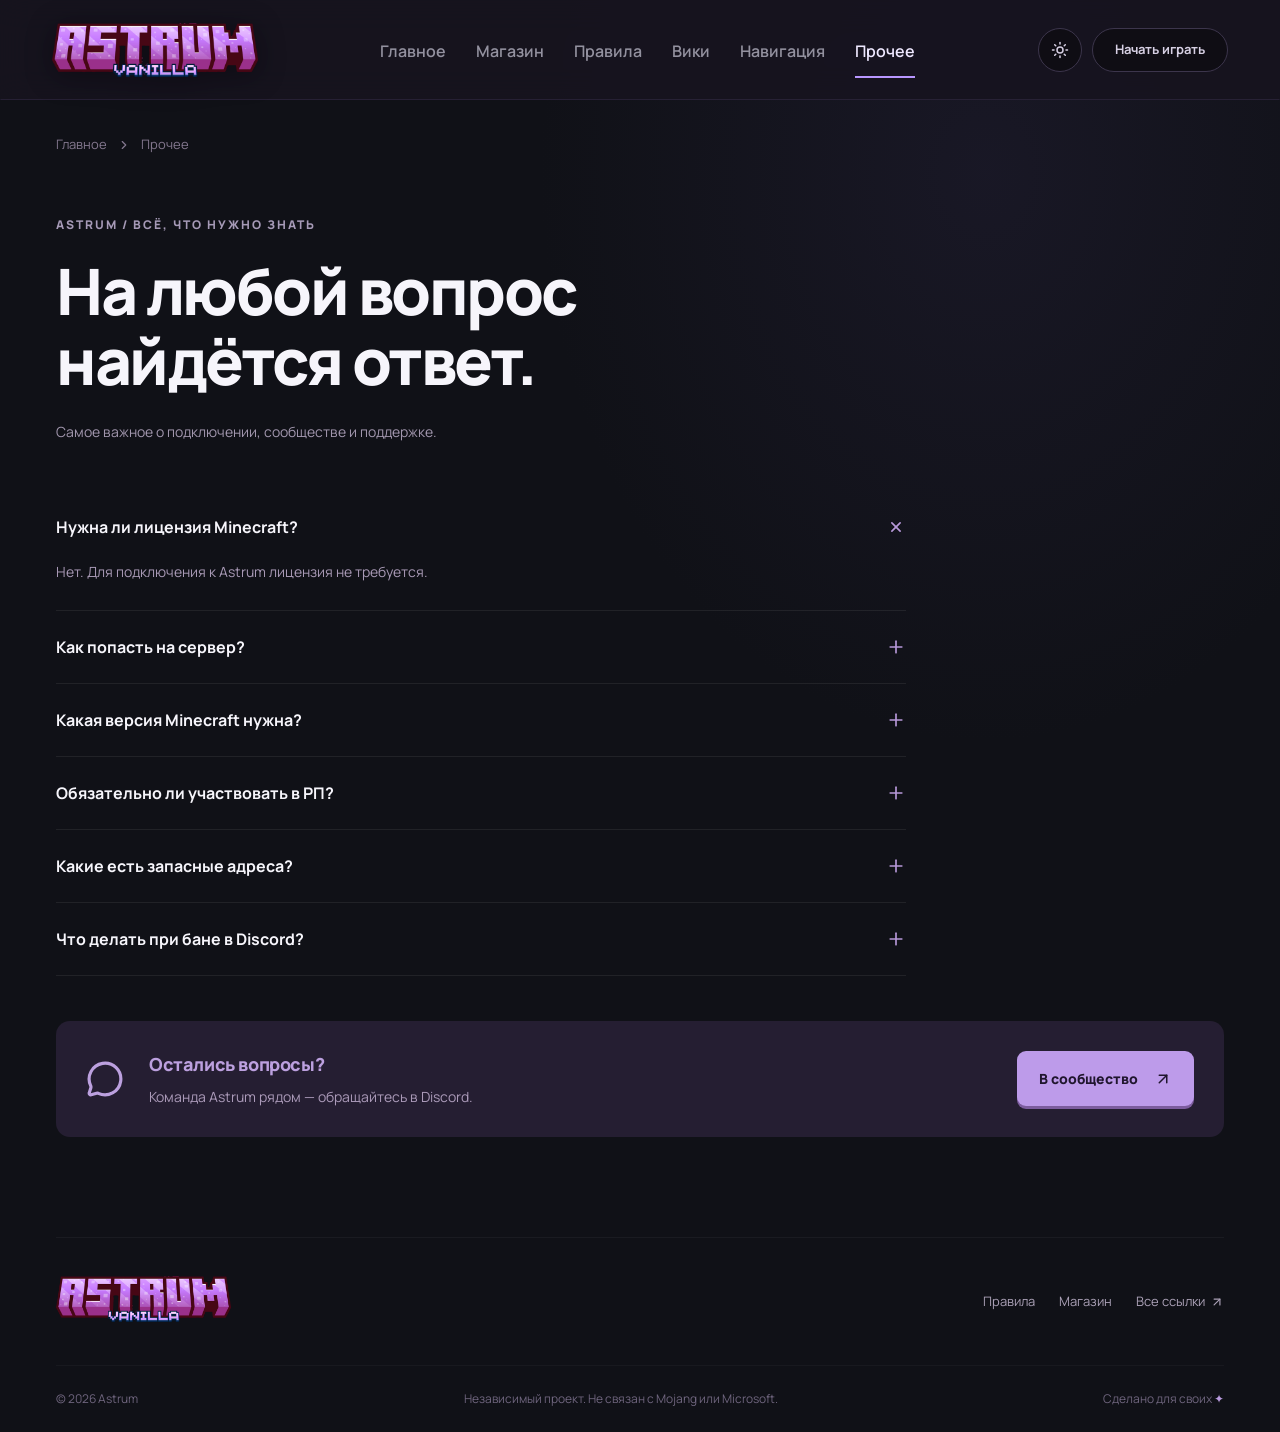
==== commit 717ba094: "Add files via upload" ====
--- a/more.html
+++ b/more.html
@@ -1,26 +1,19 @@
 <!DOCTYPE html>
-<html lang="ru" data-ny="off" data-ny-lock>
+<html lang="ru">
 <head>
 <meta charset="utf-8">
 <meta name="viewport" content="width=device-width, initial-scale=1">
 <title>Вопросы и поддержка — Astrum</title>
 <meta name="description" content="Ванильный Minecraft-сервер Astrum: необязательный РП, города и сообщество. Начни свою историю на astrums.pro.">
-<link rel="preconnect" href="https://fonts.googleapis.com">
-<link rel="preconnect" href="https://fonts.gstatic.com" crossorigin>
-<link rel="stylesheet" href="https://fonts.googleapis.com/css2?family=Rubik:wght@700;800;900&display=swap">
 <link rel="icon" type="image/png" href="assets/images/astrum-logo.png">
 <script>try{var t=localStorage.getItem("astrum-theme");document.documentElement.setAttribute("data-theme",t==="light"?"light":"dark")}catch(e){document.documentElement.setAttribute("data-theme","dark")}</script>
 <link rel="stylesheet" href="assets/css/style.css">
 <link rel="stylesheet" href="assets/css/extra.css">
 <link rel="stylesheet" href="assets/css/light.css">
-<link rel="stylesheet" href="assets/css/newyear.css">
-<link rel="stylesheet" href="assets/css/theme.css">
 </head>
 <body class="antialiased">
-<div class="astrum-site"><header class="site-header"><a class="brand brand-logo" href="index.html" aria-label="Astrum Vanilla — на главную"><img src="assets/images/astrum-wordmark.png" alt="Astrum Vanilla" width="640" height="168"></a><nav class="main-nav" aria-label="Главная навигация"><a class="" href="index.html">Главное</a><a class="" href="shop.html">Магазин</a><a class="" href="rules.html">Правила</a><a class="" href="wiki.html">Вики</a><a class="" href="navigation.html">Навигация</a><a class="active" aria-current="page" href="more.html">Прочее</a></nav><div class="header-tools"><button class="theme-toggle" type="button" aria-label="Сменить тему: светлая или тёмная" title="Сменить тему"><svg class="icon-sun" xmlns="http://www.w3.org/2000/svg" width="18" height="18" viewBox="0 0 24 24" fill="none" stroke="currentColor" stroke-width="2" stroke-linecap="round" stroke-linejoin="round" aria-hidden="true"><circle cx="12" cy="12" r="4"></circle><path d="M12 2v2"></path><path d="M12 20v2"></path><path d="m4.93 4.93 1.41 1.41"></path><path d="m17.66 17.66 1.41 1.41"></path><path d="M2 12h2"></path><path d="M20 12h2"></path><path d="m6.34 17.66-1.41 1.41"></path><path d="m19.07 4.93-1.41 1.41"></path></svg><svg class="icon-moon" xmlns="http://www.w3.org/2000/svg" width="18" height="18" viewBox="0 0 24 24" fill="none" stroke="currentColor" stroke-width="2" stroke-linecap="round" stroke-linejoin="round" aria-hidden="true"><path d="M12 3a6 6 0 0 0 9 9 9 9 0 1 1-9-9Z"></path></svg></button><a href="https://discord.gg/phRQ59Pmp" target="_blank" rel="noopener noreferrer" class="header-cta"><span>Начать играть</span></a><button class="menu-toggle" aria-label="Открыть меню"><svg xmlns="http://www.w3.org/2000/svg" width="24" height="24" viewBox="0 0 24 24" fill="none" stroke="currentColor" stroke-width="2" stroke-linecap="round" stroke-linejoin="round" class="lucide lucide-menu" aria-hidden="true"><path d="M4 5h16"></path><path d="M4 12h16"></path><path d="M4 19h16"></path></svg></button></div></header><main><section class="wrap inner-page"><div class="breadcrumbs"><a href="index.html">Главное</a><svg xmlns="http://www.w3.org/2000/svg" width="14" height="14" viewBox="0 0 24 24" fill="none" stroke="currentColor" stroke-width="2" stroke-linecap="round" stroke-linejoin="round" class="lucide lucide-chevron-right" aria-hidden="true"><path d="m9 18 6-6-6-6"></path></svg><span>Прочее</span></div><span class="eyebrow">ASTRUM / ВСЁ, ЧТО НУЖНО ЗНАТЬ</span><h1>На любой вопрос
+<div class="astrum-site"><header class="site-header"><a class="brand brand-logo" href="index.html" aria-label="Astrum Vanilla — на главную"><img src="assets/images/astrum-wordmark.png" alt="Astrum Vanilla" width="640" height="168"></a><nav class="main-nav" aria-label="Главная навигация"><a class="" href="index.html">Главное</a><a class="" href="shop.html">Магазин</a><a class="" href="rules.html">Правила</a><a class="" href="wiki.html">Вики</a><a class="" href="navigation.html">Навигация</a><a class="active" aria-current="page" href="more.html">Прочее</a></nav><div class="header-tools"><button class="theme-toggle" type="button" aria-label="Сменить тему: светлая или тёмная" title="Сменить тему"><svg class="icon-sun" xmlns="http://www.w3.org/2000/svg" width="18" height="18" viewBox="0 0 24 24" fill="none" stroke="currentColor" stroke-width="2" stroke-linecap="round" stroke-linejoin="round" aria-hidden="true"><circle cx="12" cy="12" r="4"></circle><path d="M12 2v2"></path><path d="M12 20v2"></path><path d="m4.93 4.93 1.41 1.41"></path><path d="m17.66 17.66 1.41 1.41"></path><path d="M2 12h2"></path><path d="M20 12h2"></path><path d="m6.34 17.66-1.41 1.41"></path><path d="m19.07 4.93-1.41 1.41"></path></svg><svg class="icon-moon" xmlns="http://www.w3.org/2000/svg" width="18" height="18" viewBox="0 0 24 24" fill="none" stroke="currentColor" stroke-width="2" stroke-linecap="round" stroke-linejoin="round" aria-hidden="true"><path d="M12 3a6 6 0 0 0 9 9 9 9 0 1 1-9-9Z"></path></svg></button><a href="https://discord.gg/phRQ59Pmp" target="_blank" rel="noopener noreferrer" class="header-cta"><span>Начать играть</span></a></div><button class="menu-toggle" aria-label="Открыть меню"><svg xmlns="http://www.w3.org/2000/svg" width="24" height="24" viewBox="0 0 24 24" fill="none" stroke="currentColor" stroke-width="2" stroke-linecap="round" stroke-linejoin="round" class="lucide lucide-menu" aria-hidden="true"><path d="M4 5h16"></path><path d="M4 12h16"></path><path d="M4 19h16"></path></svg></button></header><main><section class="wrap inner-page"><div class="breadcrumbs"><a href="index.html">Главное</a><svg xmlns="http://www.w3.org/2000/svg" width="14" height="14" viewBox="0 0 24 24" fill="none" stroke="currentColor" stroke-width="2" stroke-linecap="round" stroke-linejoin="round" class="lucide lucide-chevron-right" aria-hidden="true"><path d="m9 18 6-6-6-6"></path></svg><span>Прочее</span></div><span class="eyebrow">ASTRUM / ВСЁ, ЧТО НУЖНО ЗНАТЬ</span><h1>На любой вопрос
 найдётся ответ.</h1><p class="page-intro">Самое важное о подключении, сообществе и поддержке.</p><div class="faq"><details open=""><summary>Нужна ли лицензия Minecraft?<svg xmlns="http://www.w3.org/2000/svg" width="20" height="20" viewBox="0 0 24 24" fill="none" stroke="currentColor" stroke-width="2" stroke-linecap="round" stroke-linejoin="round" class="lucide lucide-plus" aria-hidden="true"><path d="M5 12h14"></path><path d="M12 5v14"></path></svg></summary><p>Нет. Для подключения к Astrum лицензия не требуется.</p></details><details><summary>Как попасть на сервер?<svg xmlns="http://www.w3.org/2000/svg" width="20" height="20" viewBox="0 0 24 24" fill="none" stroke="currentColor" stroke-width="2" stroke-linecap="round" stroke-linejoin="round" class="lucide lucide-plus" aria-hidden="true"><path d="M5 12h14"></path><path d="M12 5v14"></path></svg></summary><p>Начните с небольшой заявки в Discord. Если заявку отклонили, есть альтернативный вариант — проходка за 149.00 ₽. На этой версии сайта оплата не подключена.</p></details><details><summary>Какая версия Minecraft нужна?<svg xmlns="http://www.w3.org/2000/svg" width="20" height="20" viewBox="0 0 24 24" fill="none" stroke="currentColor" stroke-width="2" stroke-linecap="round" stroke-linejoin="round" class="lucide lucide-plus" aria-hidden="true"><path d="M5 12h14"></path><path d="M12 5v14"></path></svg></summary><p>По информации сервера поддерживаются версии 1.21.11–26.2. Рекомендуемая версия — 26.2.</p></details><details><summary>Обязательно ли участвовать в РП?<svg xmlns="http://www.w3.org/2000/svg" width="20" height="20" viewBox="0 0 24 24" fill="none" stroke="currentColor" stroke-width="2" stroke-linecap="round" stroke-linejoin="round" class="lucide lucide-plus" aria-hidden="true"><path d="M5 12h14"></path><path d="M12 5v14"></path></svg></summary><p>Нет. Astrum — полу-РП проект: города, министры и другие структуры существуют, но участие в РП добровольное.</p></details><details><summary>Какие есть запасные адреса?<svg xmlns="http://www.w3.org/2000/svg" width="20" height="20" viewBox="0 0 24 24" fill="none" stroke="currentColor" stroke-width="2" stroke-linecap="round" stroke-linejoin="round" class="lucide lucide-plus" aria-hidden="true"><path d="M5 12h14"></path><path d="M12 5v14"></path></svg></summary><p>mc.astrums.pro, game.astrums.pro и play.astrums.pro. Основной адрес: astrums.pro.</p></details><details><summary>Что делать при бане в Discord?<svg xmlns="http://www.w3.org/2000/svg" width="20" height="20" viewBox="0 0 24 24" fill="none" stroke="currentColor" stroke-width="2" stroke-linecap="round" stroke-linejoin="round" class="lucide lucide-plus" aria-hidden="true"><path d="M5 12h14"></path><path d="M12 5v14"></path></svg></summary><p>Напишите в личные сообщения Discord пользователю @izumosaku. Покупка разбана не гарантирует снятие блокировки.</p></details></div><div class="support-banner"><svg xmlns="http://www.w3.org/2000/svg" width="38" height="38" viewBox="0 0 24 24" fill="none" stroke="currentColor" stroke-width="2" stroke-linecap="round" stroke-linejoin="round" class="lucide lucide-message-circle" aria-hidden="true"><path d="M2.992 16.342a2 2 0 0 1 .094 1.167l-1.065 3.29a1 1 0 0 0 1.236 1.168l3.413-.998a2 2 0 0 1 1.099.092 10 10 0 1 0-4.777-4.719"></path></svg><div><h3>Остались вопросы?</h3><p>Команда Astrum рядом — обращайтесь в Discord.</p></div><a href="https://discord.gg/phRQ59Pmp" target="_blank" rel="noopener noreferrer" class="button primary">В сообщество <svg xmlns="http://www.w3.org/2000/svg" width="18" height="18" viewBox="0 0 24 24" fill="none" stroke="currentColor" stroke-width="2" stroke-linecap="round" stroke-linejoin="round" class="lucide lucide-arrow-up-right" aria-hidden="true"><path d="M7 7h10v10"></path><path d="M7 17 17 7"></path></svg></a></div></section></main><footer class="site-footer wrap"><div class="footer-top"><div class="footer-brand"><a class="brand brand-logo footer-logo" href="index.html" aria-label="Astrum Vanilla — на главную"><img src="assets/images/astrum-wordmark.png" alt="Astrum Vanilla" width="640" height="168" loading="lazy"></a></div><div class="footer-links"><a href="rules.html">Правила</a><a href="shop.html">Магазин</a><a href="navigation.html">Все ссылки <svg xmlns="http://www.w3.org/2000/svg" width="14" height="14" viewBox="0 0 24 24" fill="none" stroke="currentColor" stroke-width="2" stroke-linecap="round" stroke-linejoin="round" class="lucide lucide-arrow-up-right" aria-hidden="true"><path d="M7 7h10v10"></path><path d="M7 17 17 7"></path></svg></a></div></div><div class="footer-bottom"><span>© 2026 Astrum</span><span>Независимый проект. Не связан с Mojang или Microsoft.</span><span>Сделано для своих <span class="accent">✦</span></span></div></footer></div>
 <script src="assets/js/main.js" defer></script>
-<script src="assets/js/newyear.js" defer></script>
-<script src="assets/js/theme.js" defer></script>
 </body>
 </html>
--- a/assets/css/extra.css
+++ b/assets/css/extra.css
@@ -33,9 +33,9 @@
   width: auto;
   /* Боковые и верхняя рамки есть всегда, но прозрачные: иначе при сжатии шапки они стартуют
      с цвета текста (почти белого) и на долю секунды вспыхивает белая линия. */
-  border-top: 1px solid rgba(255, 255, 255, 0);
-  border-left: 1px solid rgba(255, 255, 255, 0);
-  border-right: 1px solid rgba(255, 255, 255, 0);
+  border-top: 1px solid rgba(188, 152, 255, 0);
+  border-left: 1px solid rgba(188, 152, 255, 0);
+  border-right: 1px solid rgba(188, 152, 255, 0);
   transition: top 0.4s ease, left 0.4s ease, right 0.4s ease, height 0.4s ease, padding 0.4s ease,
     border-radius 0.4s ease, background-color 0.4s ease, border-color 0.4s ease, box-shadow 0.4s ease;
 }
@@ -65,7 +65,7 @@
   right: 12%;
   height: 66px;
   padding: 0 14px 0 26px;
-  border: 1px solid rgba(255, 255, 255, 0.24);
+  border: 1px solid rgba(188, 152, 255, 0.24);
   border-radius: 33px;
   background-color: rgba(18, 15, 26, 0.78);
   box-shadow: 0 16px 44px -12px rgba(0, 0, 0, 0.7), 0 0 0 1px rgba(0, 0, 0, 0.25);
@@ -162,7 +162,7 @@
 
   .astrum-site .site-header.is-scrolled .main-nav.open {
     top: 66px;
-    border: 1px solid rgba(255, 255, 255, 0.24);
+    border: 1px solid rgba(188, 152, 255, 0.24);
     border-radius: 24px;
   }
 }
@@ -246,8 +246,8 @@
 .feature-card:hover,
 .feature-card:focus-within {
   transform: translateY(-10px);
-  border-color: #a65cf2;
-  box-shadow: 0 0 0 1px #a65cf2, 0 0 28px -4px rgba(166, 92, 242, 0.55), 0 26px 50px -18px rgba(166, 92, 242, 0.6);
+  border-color: #b794f6;
+  box-shadow: 0 0 0 1px #b794f6, 0 0 28px -4px rgba(155, 109, 255, 0.55), 0 26px 50px -18px rgba(120, 80, 220, 0.6);
 }
 
 @media (hover: none) {
@@ -267,46 +267,82 @@
   }
 }
 
-/* ===== Главная: видео под лентой ===== */
-.video-section {
+/* ===== Главная: два скриншота под лентой ===== */
+.gallery {
+  display: grid;
+  grid-template-columns: 1.65fr 1fr;
+  gap: 24px;
   margin-top: 72px;
 }
 
-.video-frame {
+.gallery-item {
   position: relative;
-  aspect-ratio: 16 / 9;
+  height: clamp(300px, 36vw, 460px);
+  margin: 0;
   overflow: hidden;
-  border: 1px solid rgba(255, 255, 255, 0.28);
+  border: 1px solid rgba(188, 152, 255, 0.22);
   border-radius: 24px;
-  background: #161d38;
+  background: #1a1722;
   box-shadow: 0 30px 70px -30px rgba(0, 0, 0, 0.8);
-}
-
-.video-frame iframe {
+  transition: transform 0.4s cubic-bezier(0.2, 0.8, 0.2, 1), border-color 0.4s ease, box-shadow 0.4s ease;
+}
+
+.gallery-item::after {
+  content: "";
   position: absolute;
   inset: 0;
+  pointer-events: none;
+  background: linear-gradient(180deg, rgba(16, 17, 23, 0) 55%, rgba(16, 17, 23, 0.55) 100%),
+    linear-gradient(135deg, rgba(188, 152, 255, 0.12), rgba(188, 152, 255, 0) 45%);
+  border-radius: inherit;
+}
+
+.gallery-item img {
+  display: block;
   width: 100%;
   height: 100%;
-  border: 0;
-  background: #161d38;
-}
-
-.video-note {
-  margin-top: 14px;
-  color: var(--ink-3, #9d95ac);
-  font-size: 13px;
-  text-align: center;
-}
-
-.video-note a {
-  color: var(--accent, #b794f6);
-  text-decoration: underline;
-  text-underline-offset: 3px;
+  object-fit: cover;
+  transition: transform 0.9s cubic-bezier(0.2, 0.8, 0.2, 1);
+}
+
+.gallery-side img {
+  object-position: 52% 50%;
+}
+
+.gallery-item:hover {
+  transform: translateY(-6px);
+  border-color: #b794f6;
+  box-shadow: 0 0 0 1px #b794f6, 0 30px 70px -26px rgba(120, 80, 220, 0.55);
+}
+
+.gallery-item:hover img {
+  transform: scale(1.05);
 }
 
 @media (max-width: 760px) {
-  .video-section { margin-top: 40px; }
-  .video-frame { border-radius: 18px; }
+  .gallery {
+    grid-template-columns: 1fr;
+    gap: 14px;
+    margin-top: 40px;
+  }
+
+  .gallery-item {
+    height: auto;
+    aspect-ratio: 16 / 10;
+    border-radius: 18px;
+  }
+}
+
+@media (prefers-reduced-motion: reduce) {
+  .gallery-item,
+  .gallery-item img {
+    transition: none;
+  }
+
+  .gallery-item:hover,
+  .gallery-item:hover img {
+    transform: none;
+  }
 }
 
 /* ===== Главная: пиксельная галактика вместо карты ===== */
@@ -597,6 +633,28 @@
   }
 }
 
+/* ===== Главная: два скриншота меняются раз в 5 секунд (плавное затухание) ===== */
+.gallery-item img.gallery-img {
+  position: absolute;
+  inset: 0;
+  opacity: 0;
+  transition: opacity 1.1s ease, transform 0.9s cubic-bezier(0.2, 0.8, 0.2, 1);
+}
+
+.gallery-item img.gallery-img.is-active {
+  opacity: 1;
+}
+
+.gallery-side img.gallery-img {
+  object-position: 50% 50%;
+}
+
+@media (prefers-reduced-motion: reduce) {
+  .gallery-item img.gallery-img {
+    transition: none;
+  }
+}
+
 /* Капсула шапки на средних экранах: шире, чтобы крупное меню помещалось */
 @media (min-width: 1101px) and (max-width: 1300px) {
   .astrum-site .site-header.is-scrolled {
@@ -626,7 +684,7 @@
 }
 
 .social-card {
-  --brand: #a65cf2;
+  --brand: #b794f6;
   position: relative;
   display: flex;
   flex-direction: column;
@@ -779,7 +837,7 @@
 
 .rule-highlight:hover {
   transform: translateY(-4px);
-  border-color: #a65cf2;
+  border-color: #b794f6;
 }
 
 .rule-highlight strong {
@@ -826,7 +884,7 @@
 }
 
 .rules-content article.rule-section:target {
-  border-color: #a65cf2;
+  border-color: #b794f6;
 }
 
 .rule-head {
@@ -843,8 +901,8 @@
   width: 56px;
   height: 56px;
   border-radius: 17px;
-  border: 1px solid rgba(166, 92, 242, 0.35);
-  background: linear-gradient(145deg, rgba(166, 92, 242, 0.24), rgba(166, 92, 242, 0.08));
+  border: 1px solid rgba(183, 148, 246, 0.35);
+  background: linear-gradient(145deg, rgba(183, 148, 246, 0.24), rgba(183, 148, 246, 0.08));
   color: #d9c4ff;
 }
 
@@ -909,15 +967,15 @@
 }
 
 .rule-item:hover {
-  border-color: rgba(166, 92, 242, 0.35);
-  background: rgba(166, 92, 242, 0.07);
+  border-color: rgba(183, 148, 246, 0.35);
+  background: rgba(183, 148, 246, 0.07);
 }
 
 .rule-id {
   align-self: start;
   padding: 5px 0;
   border-radius: 10px;
-  background: rgba(166, 92, 242, 0.14);
+  background: rgba(183, 148, 246, 0.14);
   color: #cdb4ff;
   font-family: var(--font-mono, ui-monospace, monospace);
   font-size: 13px;
@@ -935,7 +993,7 @@
 .rules-content .rule-body .rule-note {
   margin-top: 10px;
   padding-left: 12px;
-  border-left: 2px solid rgba(166, 92, 242, 0.55);
+  border-left: 2px solid rgba(183, 148, 246, 0.55);
   color: #a79fb5;
   font-size: 13px;
   line-height: 1.6;
@@ -965,7 +1023,7 @@
   width: 6px;
   height: 6px;
   border-radius: 50%;
-  background: #a65cf2;
+  background: #b794f6;
 }
 
 /* запрещено / разрешено */
@@ -1044,8 +1102,59 @@
 .chip-ban-temp { color: #ffb36b; background: rgba(255, 150, 70, 0.12); border-color: rgba(255, 150, 70, 0.32); }
 .chip-mute { color: #f3d86d; background: rgba(243, 216, 109, 0.1); border-color: rgba(243, 216, 109, 0.3); }
 .chip-fine { color: #6fe6cb; background: rgba(95, 224, 196, 0.1); border-color: rgba(95, 224, 196, 0.3); }
-.chip-admin { color: #cdb4ff; background: rgba(166, 92, 242, 0.14); border-color: rgba(166, 92, 242, 0.35); }
+.chip-admin { color: #cdb4ff; background: rgba(183, 148, 246, 0.14); border-color: rgba(183, 148, 246, 0.35); }
 .chip-tag { color: #b9b0c8; background: #ffffff0a; border-color: #ffffff1a; }
+
+/* законопроекты */
+.law-cards {
+  display: grid;
+  grid-template-columns: repeat(3, 1fr);
+  gap: 12px;
+  margin-bottom: 14px;
+}
+
+.law-card {
+  display: grid;
+  gap: 6px;
+  align-content: start;
+  padding: 18px;
+  border: 1px solid rgba(183, 148, 246, 0.25);
+  border-radius: 18px;
+  background: linear-gradient(145deg, rgba(183, 148, 246, 0.14), rgba(183, 148, 246, 0.03));
+}
+
+.law-card strong {
+  margin-top: 8px;
+  color: #fff;
+  font-size: 15px;
+  font-weight: 800;
+}
+
+.law-card small {
+  color: #a79fb5;
+  font-size: 12.5px;
+  line-height: 1.5;
+}
+
+.rule-cta {
+  display: inline-flex;
+  align-items: center;
+  gap: 10px;
+  margin-top: 18px;
+  padding: 13px 20px;
+  border-radius: 999px;
+  background: #b794f6;
+  color: #1c1230;
+  font-size: 14px;
+  font-weight: 800;
+  box-shadow: 0 3px #7a52c7;
+  transition: transform 0.2s ease, background-color 0.2s ease;
+}
+
+.rule-cta:hover {
+  background: #cdb4ff;
+  transform: translateY(-2px);
+}
 
 /* дополнительная информация */
 .rule-info li {
@@ -1063,8 +1172,8 @@
   height: 10px;
   margin-top: 6px;
   border-radius: 50%;
-  background: #a65cf2;
-  box-shadow: 0 0 0 4px rgba(166, 92, 242, 0.16);
+  background: #b794f6;
+  box-shadow: 0 0 0 4px rgba(183, 148, 246, 0.16);
 }
 
 .rule-info strong {
@@ -1103,7 +1212,7 @@
   width: 30px;
   height: 30px;
   border-radius: 10px;
-  background: rgba(166, 92, 242, 0.18);
+  background: rgba(183, 148, 246, 0.18);
   color: #cdb4ff;
   font-family: var(--font-mono, ui-monospace, monospace);
   font-size: 13px;
@@ -1137,7 +1246,7 @@
 
 @media (max-width: 1100px) {
   .rule-highlights { grid-template-columns: repeat(2, 1fr); }
-  .rule-tips { grid-template-columns: 1fr; }
+  .rule-tips, .law-cards { grid-template-columns: 1fr; }
 }
 
 @media (max-width: 760px) {
@@ -1154,8 +1263,8 @@
 }
 
 @media (prefers-reduced-motion: reduce) {
-  .rule-highlight, .rule-item, .rules-toc a { transition: none; }
-  .rule-highlight:hover, .rules-toc a.is-active { transform: none; }
+  .rule-highlight, .rule-item, .rule-cta, .rules-toc a { transition: none; }
+  .rule-highlight:hover, .rule-cta:hover, .rules-toc a.is-active { transform: none; }
 }
 
 /* Обрезка по краям без создания «прокручиваемого» контейнера — иначе не работает прилипание
@@ -1177,7 +1286,7 @@
   --ink-3: #8f879c;
   --accent: #b794f6;
   --accent-2: #cdb4ff;
-  --accent-soft: rgba(166, 92, 242, 0.14);
+  --accent-soft: rgba(183, 148, 246, 0.14);
   --pink: #fb51d0;
   --pink-shadow: #a1048b;
 }
@@ -1192,7 +1301,7 @@
 
 /* ===== Шапка: «Начать игру» и переключатель темы ===== */
 .site-header {
-  --hd-btn-bg: #0e1328;
+  --hd-btn-bg: #0f0d14;
   --hd-btn-line: #3c354c;
   --hd-btn-ink: #d6cfe3;
 }
@@ -1245,6 +1354,7 @@
   left: 130%;
 }
 
+
 .theme-toggle {
   position: relative;
   display: inline-grid;
@@ -1374,6 +1484,9 @@
 }
 
 /* ===== Главная: вопросы ===== */
+/* Каждый вопрос — строка с крупным контурным номером слева и ответом справа,
+   без карточек и рамок. */
+/* Оригинальный стиль .faq (страница «Прочее») ограничивает ширину 850px — на главной блок во всю ширину */
 .astrum-home .faq {
   max-width: none;
 }
@@ -1394,7 +1507,7 @@
   font-size: 13px;
   font-weight: 700;
   white-space: nowrap;
-  transition: border-color 0.25s ease, transform 0.25s ease;
+  transition: border-color 0.25s ease, background-color 0.25s ease, transform 0.25s ease;
 }
 
 .faq-all:hover {
@@ -1402,351 +1515,304 @@
   transform: translateY(-2px);
 }
 
-.fx {
-  display: grid;
-  grid-template-columns: minmax(250px, 340px) minmax(0, 1fr);
-  gap: 20px;
-  align-items: start;
+.qa-list {
   margin-top: 38px;
-}
-
-.fx-tabs {
-  display: grid;
-  gap: 10px;
-}
-
-.fx-tab {
-  display: flex;
-  align-items: center;
-  gap: 14px;
-  width: 100%;
-  padding: 16px 16px 16px 14px;
-  border: 1px solid var(--line);
-  border-radius: 20px;
-  background: var(--surface);
-  color: var(--ink-2);
-  font: inherit;
-  text-align: left;
-  cursor: pointer;
-  transition: border-color 0.25s ease, background-color 0.25s ease, color 0.25s ease, transform 0.25s ease;
-}
-
-.fx-tab:hover {
-  border-color: var(--line-strong);
-  transform: translateX(3px);
-}
-
-.fx-tab.is-active {
-  border-color: color-mix(in srgb, var(--accent) 60%, transparent);
-  background: linear-gradient(100deg, color-mix(in srgb, var(--accent) 20%, transparent), transparent 85%), var(--surface);
+  border-top: 1px solid var(--line);
+}
+
+.qa {
+  display: grid;
+  grid-template-columns: minmax(230px, 0.8fr) 2fr;
+  gap: 56px;
+  padding: 56px 0;
+  border-bottom: 1px solid var(--line);
+}
+
+.qa-side {
+  position: sticky;
+  top: 110px;
+  align-self: start;
+}
+
+.qa-num {
+  display: block;
+  color: transparent;
+  font-size: clamp(64px, 8vw, 104px);
+  font-weight: 800;
+  letter-spacing: -4px;
+  line-height: 0.9;
+  -webkit-text-stroke: 1.5px var(--accent);
+}
+
+.qa-side h3 {
+  margin-top: 20px;
   color: var(--ink);
-  transform: none;
-}
-
-.fx-num {
-  flex: none;
-  display: grid;
-  place-items: center;
-  width: 44px;
-  height: 44px;
-  border-radius: 14px;
-  background: var(--surface-2);
-  color: var(--ink-3);
-  font-family: var(--font-mono, ui-monospace, monospace);
-  font-size: 13px;
-  font-weight: 700;
-  transition: background 0.25s ease, color 0.25s ease;
-}
-
-.fx-tab.is-active .fx-num {
-  background: linear-gradient(135deg, #a77bf0, #fb51d0);
-  color: #fff;
-}
-
-.fx-tab-text {
-  display: grid;
-  flex: 1;
-  gap: 3px;
-  min-width: 0;
-}
-
-.fx-tab-text strong {
-  font-size: 16px;
+  font-size: clamp(24px, 2.6vw, 32px);
   font-weight: 800;
-  line-height: 1.25;
-}
-
-.fx-tab-text small {
-  color: var(--ink-3);
-  font-size: 12.5px;
-}
-
-.fx-chev {
-  flex: none;
-  color: var(--ink-3);
-  transition: transform 0.25s ease, color 0.25s ease;
-}
-
-.fx-tab.is-active .fx-chev {
-  color: var(--accent);
-  transform: translateX(3px);
-}
-
-.fx-stage {
-  min-width: 0;
-  padding: 34px;
-  border: 1px solid var(--line);
-  border-radius: 28px;
-  background:
-    radial-gradient(90% 70% at 100% 0%, color-mix(in srgb, var(--accent) 14%, transparent), transparent 60%),
-    var(--surface);
-}
-
-.fx-panel h3 {
-  margin: 0 0 26px;
-  color: var(--ink);
-  font-size: clamp(22px, 3vw, 30px);
-  letter-spacing: -0.03em;
-  line-height: 1.15;
-}
-
-/* без JS показываются оба ответа подряд */
-.fx-panel + .fx-panel {
-  margin-top: 40px;
-}
-
-.fx.is-js .fx-panel + .fx-panel {
-  margin-top: 0;
-}
-
-.fx.is-js .fx-panel:not(.is-active) {
-  display: none;
-}
-
-.fx.is-js .fx-panel.is-active {
-  animation: fx-in 0.4s ease both;
-}
-
-@keyframes fx-in {
-  from { opacity: 0; transform: translateY(10px); }
-}
-
-/* как зайти */
-.fx-steps {
-  display: grid;
-  grid-template-columns: repeat(3, minmax(0, 1fr));
-  gap: 14px;
+  letter-spacing: -0.8px;
+  line-height: 1.2;
+}
+
+/* Как зайти на сервер — три шага на пунктирной линии */
+.join-steps {
+  position: relative;
+  display: grid;
   margin: 0;
   padding: 0;
   list-style: none;
 }
 
-.fx-steps li {
+.join-step {
   position: relative;
   display: grid;
-  align-content: start;
-  gap: 8px;
-  padding: 20px 18px 22px;
-  border: 1px solid var(--line);
-  border-radius: 20px;
-  background: var(--surface-2);
-}
-
-.fx-steps li:not(:last-child)::after {
+  grid-template-columns: 52px 1fr;
+  gap: 24px;
+  padding-bottom: 38px;
+}
+
+.join-step:last-child {
+  padding-bottom: 0;
+}
+
+.join-step::before {
   content: "";
   position: absolute;
-  top: 38px;
-  right: -15px;
-  width: 16px;
-  height: 2px;
-  background: color-mix(in srgb, var(--accent) 60%, transparent);
-}
-
-.fx-n {
-  margin-bottom: 6px;
-  background: linear-gradient(135deg, #a77bf0, #fb51d0);
+  top: 60px;
+  bottom: 8px;
+  left: 25px;
+  width: 2px;
+  background: repeating-linear-gradient(var(--accent) 0 6px, transparent 6px 13px);
+  opacity: 0.55;
+}
+
+.join-step:last-child::before {
+  display: none;
+}
+
+.join-dot {
+  display: grid;
+  place-items: center;
+  width: 52px;
+  height: 52px;
+  border: 1px solid rgba(183, 148, 246, 0.45);
+  border-radius: 16px;
+  background: var(--accent-soft);
+  color: var(--accent-2);
+  font-size: 20px;
+  font-weight: 800;
+}
+
+.join-step:first-child .join-dot {
+  border-color: transparent;
+  background: var(--pink);
+  box-shadow: 0 3px var(--pink-shadow);
+  color: #2a0b25;
+}
+
+.join-tag {
+  display: block;
+  margin: 4px 0 8px;
+  color: var(--accent-2);
+  font-size: 11px;
+  font-weight: 800;
+  letter-spacing: 0.14em;
+  text-transform: uppercase;
+}
+
+.join-body p {
+  max-width: 640px;
+  color: var(--ink-2);
+  font-size: 16px;
+  line-height: 1.75;
+}
+
+/* Сколько длится сезон — крупная цифра и «билеты» со всеми сезонами */
+.season-lead {
+  display: grid;
+  grid-template-columns: auto 1fr;
+  align-items: center;
+  gap: 40px;
+}
+
+.season-stat {
+  display: flex;
+  align-items: center;
+  gap: 16px;
+}
+
+.season-stat strong {
+  background: linear-gradient(135deg, var(--pink), var(--accent));
   -webkit-background-clip: text;
   background-clip: text;
   color: transparent;
-  font-size: 38px;
-  font-weight: 900;
-  letter-spacing: -0.04em;
+  font-size: clamp(64px, 7vw, 96px);
+  font-weight: 800;
+  letter-spacing: -4px;
   line-height: 1;
 }
 
-.fx-steps strong {
-  color: var(--ink);
+.season-stat span {
+  color: var(--ink-3);
+  font-size: 12px;
+  font-weight: 800;
+  letter-spacing: 0.12em;
+  line-height: 1.6;
+  text-transform: uppercase;
+}
+
+.season-text p {
+  color: var(--ink-2);
   font-size: 16px;
+  line-height: 1.75;
+}
+
+.season-text p + p {
+  margin-top: 12px;
+}
+
+.ledger-head {
+  display: flex;
+  flex-wrap: wrap;
+  align-items: baseline;
+  justify-content: space-between;
+  gap: 4px 16px;
+  margin: 40px 0 14px;
+}
+
+.ledger-head h4 {
+  color: var(--ink-3);
+  font-size: 12px;
   font-weight: 800;
-}
-
-.fx-steps p {
-  margin: 0;
-  color: var(--ink-2);
-  font-size: 13.5px;
-  line-height: 1.7;
-}
-
-.fx-btn {
-  display: inline-flex;
-  align-items: center;
-  gap: 10px;
-  margin-top: 24px;
-  padding: 14px 24px;
-  border-radius: 999px;
-  background: linear-gradient(110deg, #a77bf0, #fb51d0);
-  color: #fff;
-  font-size: 14px;
-  font-weight: 800;
-  transition: transform 0.25s ease, filter 0.25s ease;
-}
-
-.fx-btn:hover {
-  filter: brightness(1.08);
-  transform: translateY(-2px);
-}
-
-/* сколько длится сезон */
-.fx-season-grid {
-  display: grid;
-  grid-template-columns: minmax(0, 0.9fr) minmax(0, 1.25fr);
-  gap: 30px;
-  align-items: start;
-}
-
-.fx-big {
-  display: flex;
-  align-items: center;
-  gap: 16px;
-  margin-bottom: 18px;
-}
-
-.fx-big strong {
-  background: linear-gradient(135deg, #a77bf0, #fb51d0);
-  -webkit-background-clip: text;
-  background-clip: text;
-  color: transparent;
-  font-size: 84px;
-  font-weight: 900;
-  letter-spacing: -0.06em;
-  line-height: 0.9;
-}
-
-.fx-big span {
-  color: var(--ink-2);
-  font-size: 15px;
-  font-weight: 700;
-  line-height: 1.3;
-}
-
-.fx-summary p {
-  margin: 0 0 12px;
-  color: var(--ink-2);
-  font-size: 14.5px;
-  line-height: 1.75;
-}
-
-.fx-rows {
-  display: grid;
-  gap: 6px;
+  letter-spacing: 0.14em;
+  text-transform: uppercase;
+}
+
+.ledger-head span {
+  color: var(--ink-3);
+  font-size: 12px;
+}
+
+.ledger {
+  display: grid;
+  gap: 8px;
   margin: 0;
   padding: 0;
   list-style: none;
 }
 
-.fx-row {
-  display: grid;
-  grid-template-columns: minmax(0, 150px) minmax(0, 1fr) 62px;
-  gap: 12px;
+.ledger-row {
+  position: relative;
+  isolation: isolate;
+  display: grid;
+  grid-template-columns: 54px 1fr auto;
   align-items: center;
-  padding: 7px 0;
-  border-bottom: 1px solid var(--line);
-}
-
-.fx-row:last-child {
-  border-bottom: 0;
-}
-
-.fx-season {
-  display: grid;
-  gap: 1px;
-  min-width: 0;
-}
-
-.fx-season b {
+  gap: 16px;
+  min-height: 56px;
+  padding: 0 20px 0 0;
+  overflow: hidden;
+  border: 1px solid var(--line);
+  border-radius: 14px;
+  background: var(--surface);
+}
+
+/* полоска внизу строки: длина — длительность сезона (самый долгий — на всю ширину) */
+.ledger-row::before {
+  content: "";
+  position: absolute;
+  z-index: -1;
+  right: 0;
+  bottom: 0;
+  left: 0;
+  height: 4px;
+  background: linear-gradient(90deg, #8d6fe0, #c8a8ff);
+  transform: scaleX(var(--w, 0));
+  transform-origin: left;
+  transition: transform 1.1s cubic-bezier(0.2, 0.8, 0.2, 1) 0.15s;
+}
+
+.ledger-row:not([style])::before {
+  display: none;
+}
+
+.ledger-no {
+  display: grid;
+  align-self: stretch;
+  place-items: center;
+  border-right: 1px dashed var(--line-strong);
+  color: var(--accent-2);
+  font-size: 18px;
+  font-weight: 800;
+}
+
+.ledger-dates {
   color: var(--ink);
-  font-size: 13.5px;
+  font-size: 14px;
+  font-weight: 600;
+}
+
+.ledger-days {
+  color: var(--ink-2);
+  font-size: 13px;
   font-weight: 800;
-}
-
-.fx-season small {
-  color: var(--ink-3);
-  font-size: 10.5px;
-  line-height: 1.3;
-}
-
-.fx-bar {
-  display: block;
-  height: 10px;
-  overflow: hidden;
-  border-radius: 999px;
-  background: var(--surface-2);
-}
-
-.fx-bar i {
-  display: block;
-  height: 100%;
-  min-width: 8px;
-  border-radius: inherit;
-  background: linear-gradient(90deg, #a77bf0, #fb51d0);
-  transform-origin: left center;
-  transform: scaleX(var(--w, 1));
-}
-
-.fx-panel.is-active .fx-bar i {
-  animation: fx-grow 0.8s cubic-bezier(0.2, 0.8, 0.2, 1) both;
-  animation-delay: calc(var(--i, 0) * 70ms + 120ms);
-}
-
-@keyframes fx-grow {
-  from { transform: scaleX(0); }
-}
-
-.fx-row em {
-  color: var(--ink-3);
-  font-size: 12px;
-  font-style: normal;
-  font-weight: 700;
-  text-align: right;
-}
-
-.fx-row.is-unknown .fx-bar {
-  background: none;
-  border: 1px dashed var(--line-strong);
-}
-
-.fx-row.is-now .fx-bar i {
-  --w: 1;
-  animation: fx-now 1.8s ease-in-out infinite;
-}
-
-.fx-row.is-now em,
-.fx-row.is-now .fx-season b {
-  color: #fb51d0;
-}
-
-@keyframes fx-now {
-  0%, 100% { opacity: 1; }
-  50% { opacity: 0.45; }
-}
-
-@media (max-width: 980px) {
-  .fx {
-    grid-template-columns: minmax(0, 1fr);
-  }
-
-  .fx-tabs {
-    grid-template-columns: repeat(2, minmax(0, 1fr));
+  white-space: nowrap;
+}
+
+.ledger-row.is-unknown {
+  border-style: dashed;
+  opacity: 0.55;
+}
+
+.ledger-row.is-now {
+  border-color: var(--pink);
+  background: linear-gradient(90deg, rgba(251, 81, 208, 0.18), var(--surface) 70%);
+}
+
+.ledger-row.is-now .ledger-no {
+  background: var(--pink);
+  border-right-color: transparent;
+  color: #2a0b25;
+}
+
+.ledger-row.is-now .ledger-days {
+  color: var(--pink);
+}
+
+.ledger-pulse {
+  display: inline-block;
+  width: 8px;
+  height: 8px;
+  margin-right: 8px;
+  border-radius: 50%;
+  background: var(--pink);
+  animation: ledger-pulse 1.8s ease-out infinite;
+}
+
+@keyframes ledger-pulse {
+  0% { box-shadow: 0 0 0 0 rgba(251, 81, 208, 0.6); }
+  70%, 100% { box-shadow: 0 0 0 9px rgba(251, 81, 208, 0); }
+}
+
+/* появление (main.js ставит faq-ready, затем faq-in, когда блок виден) */
+.faq-ready .ledger-row::before { transform: scaleX(0); }
+.faq-in .ledger-row::before { transform: scaleX(var(--w, 0)); }
+.faq-in .ledger-row:nth-child(2)::before { transition-delay: 0.22s; }
+.faq-in .ledger-row:nth-child(3)::before { transition-delay: 0.29s; }
+.faq-in .ledger-row:nth-child(4)::before { transition-delay: 0.36s; }
+.faq-in .ledger-row:nth-child(5)::before { transition-delay: 0.43s; }
+
+@media (max-width: 1100px) {
+  .qa {
+    grid-template-columns: 1fr;
+    gap: 28px;
+    padding: 44px 0;
+  }
+
+  .qa-side {
+    position: static;
+  }
+
+  .qa-side h3 {
+    margin-top: 14px;
   }
 }
 
@@ -1759,49 +1825,71 @@
     margin-top: 4px;
   }
 
-  .fx-steps {
-    grid-template-columns: minmax(0, 1fr);
-  }
-
-  .fx-steps li:not(:last-child)::after {
-    display: none;
-  }
-
-  .fx-season-grid {
-    grid-template-columns: minmax(0, 1fr);
-  }
-}
-
-@media (max-width: 560px) {
-  .fx-tabs {
-    grid-template-columns: minmax(0, 1fr);
-  }
-
-  .fx-stage {
-    padding: 22px 16px;
-    border-radius: 22px;
-  }
-
-  .fx-big strong {
-    font-size: 68px;
-  }
-
-  .fx-row {
-    grid-template-columns: minmax(0, 1fr) 56px;
-    row-gap: 6px;
-  }
-
-  .fx-bar {
-    grid-column: 1 / -1;
-    grid-row: 2;
+  .qa-list {
+    margin-top: 28px;
+  }
+
+  .qa {
+    padding: 36px 0;
+  }
+
+  .qa-num {
+    font-size: 64px;
+    letter-spacing: -3px;
+  }
+
+  .join-step {
+    grid-template-columns: 44px 1fr;
+    gap: 16px;
+    padding-bottom: 30px;
+  }
+
+  .join-step::before {
+    top: 52px;
+    left: 21px;
+  }
+
+  .join-dot {
+    width: 44px;
+    height: 44px;
+    border-radius: 14px;
+    font-size: 18px;
+  }
+
+  .join-body p,
+  .season-text p {
+    font-size: 15px;
+  }
+
+  .season-lead {
+    grid-template-columns: 1fr;
+    gap: 18px;
+  }
+
+  .ledger-row {
+    grid-template-columns: 44px 1fr auto;
+    gap: 10px;
+    padding-right: 14px;
+  }
+
+  .ledger-dates {
+    font-size: 13px;
   }
 }
 
 @media (prefers-reduced-motion: reduce) {
-  .fx-tab, .fx-btn, .fx-chev { transition: none; }
-  .fx.is-js .fx-panel.is-active,
-  .fx-panel.is-active .fx-bar i,
-  .fx-row.is-now .fx-bar i { animation: none; }
+  .faq-all,
+  .ledger-row::before {
+    transition: none;
+  }
+
+  .faq-ready .ledger-row::before {
+    transform: scaleX(var(--w, 0));
+  }
+
+  .ledger-pulse {
+    animation: none;
+  }
 }
 
 /* ===== Подвал: без значков соцсетей рядом с логотипом ===== */
@@ -1854,6 +1942,443 @@
 @media (prefers-reduced-motion: reduce) {
   .rule-filter { transition: none; }
   .rule-filter:hover { transform: none; }
+}
+
+/* ===== Правила: законопроекты (карточки в стиле Discord) и их содержание ===== */
+/* спрайт с книгой для баннеров не занимает места */
+.bill-sprite {
+  position: absolute;
+  width: 0;
+  height: 0;
+  overflow: hidden;
+}
+
+/* второй столбик содержания — под основным; цветная точка = цвет полоски карточки */
+.rules-toc-bills a {
+  display: flex;
+  align-items: center;
+  gap: 10px;
+}
+
+.rules-toc-bills a[hidden] {
+  display: none;
+}
+
+.bill-dot {
+  flex: none;
+  width: 9px;
+  height: 9px;
+  border-radius: 3px;
+  background: var(--bill, #b794f6);
+  box-shadow: 0 0 10px -1px var(--bill, #b794f6);
+}
+
+.rules-toc-bills small {
+  margin-left: auto;
+  padding-left: 6px;
+  white-space: nowrap;
+  color: #6f6680;
+  font-family: var(--font-mono, ui-monospace, monospace);
+  font-size: 11px;
+}
+
+/* боковая колонка прилипает, но не длиннее экрана — иначе нижние ссылки нельзя достать */
+@media (min-width: 761px) {
+  .rules-side {
+    max-height: calc(100vh - 140px);
+    overflow-y: auto;
+    overscroll-behavior: contain;
+    scrollbar-width: thin;
+    scrollbar-color: #3c354c transparent;
+    padding-bottom: 26px;
+    -webkit-mask-image: linear-gradient(to bottom, #000 calc(100% - 26px), transparent);
+    mask-image: linear-gradient(to bottom, #000 calc(100% - 26px), transparent);
+  }
+
+  .rules-side .rules-toc {
+    gap: 12px;
+  }
+}
+
+/* заголовок блока */
+.bills-head {
+  position: relative;
+  padding: 28px 30px;
+  border: 1px solid #ffffff12;
+  border-radius: 24px;
+  background: linear-gradient(145deg, #1f1c27, #17151d);
+  scroll-margin-top: 118px;
+}
+
+.rules-content .bills-head h2 {
+  margin: 8px 0 0;
+  color: #fff;
+  font-size: 30px;
+  letter-spacing: -0.9px;
+  line-height: 1.1;
+}
+
+.rules-content .bills-head p {
+  max-width: 62ch;
+  margin: 12px 0 0;
+  color: #9d95ac;
+  font-size: 14px;
+  line-height: 1.7;
+}
+
+.bills-chips {
+  display: flex;
+  flex-wrap: wrap;
+  gap: 8px;
+  margin-top: 18px;
+}
+
+.bills-chip {
+  display: inline-flex;
+  align-items: center;
+  gap: 8px;
+  padding: 7px 13px 7px 11px;
+  border: 1px solid #ffffff14;
+  border-radius: 999px;
+  background: #ffffff08;
+  color: #d3cbdf;
+  font-size: 12.5px;
+  font-weight: 700;
+  transition: border-color 0.2s ease, background-color 0.2s ease, transform 0.2s ease;
+}
+
+.bills-chip:hover {
+  border-color: var(--bill);
+  background: #ffffff10;
+  transform: translateY(-2px);
+}
+
+/* карточка законопроекта */
+.rules-content article.bill {
+  margin: 0;
+  padding: 0;
+  border: 0;
+  scroll-margin-top: 118px;
+}
+
+.bill-card {
+  position: relative;
+  padding: 26px 28px 28px 32px;
+  border: 1px solid #ffffff0f;
+  border-radius: 18px;
+  background: #1b1922;
+  box-shadow: inset 5px 0 0 var(--bill, #b794f6);
+  color: #d3cbdf;
+}
+
+.bill-badge {
+  display: inline-block;
+  margin-bottom: 14px;
+  padding: 4px 11px;
+  border-radius: 999px;
+  background: color-mix(in srgb, var(--bill) 18%, transparent);
+  color: var(--bill);
+  font-size: 11px;
+  font-weight: 800;
+  letter-spacing: 0.08em;
+  text-transform: uppercase;
+}
+
+.rules-content .bill-card h2,
+.rules-content .bill-card h3,
+.rules-content .bill-card h4 {
+  margin: 0;
+  color: #fff;
+  letter-spacing: -0.3px;
+}
+
+.rules-content .bill-card .bill-title {
+  display: flex;
+  align-items: center;
+  gap: 12px;
+  margin-bottom: 14px;
+  padding-left: 12px;
+  border-left: 3px solid #ffffff1f;
+  font-size: clamp(21px, 3vw, 30px);
+  font-weight: 900;
+  line-height: 1.15;
+  text-transform: uppercase;
+}
+
+.rules-content .bill-card .bill-h {
+  display: flex;
+  align-items: center;
+  gap: 10px;
+  margin: 28px 0 10px;
+  padding-left: 12px;
+  border-left: 3px solid #ffffff1f;
+  font-size: 18px;
+  font-weight: 900;
+  line-height: 1.2;
+  text-transform: uppercase;
+}
+
+.rules-content .bill-card .bill-sub {
+  margin: 20px 0 8px;
+  padding-left: 12px;
+  border-left: 3px solid #ffffff1f;
+  font-size: 15px;
+  font-weight: 800;
+}
+
+.bill-card .emo {
+  flex: none;
+  font-size: 0.95em;
+  line-height: 1;
+}
+
+.rules-content .bill-card p {
+  margin: 0 0 8px;
+  color: #d3cbdf;
+  font-size: 14.5px;
+  line-height: 1.75;
+}
+
+.rules-content .bill-card p.bill-clause {
+  margin-top: 12px;
+}
+
+.bill-card code.num {
+  padding: 2px 7px;
+  border: 1px solid rgba(183, 148, 246, 0.22);
+  border-radius: 6px;
+  background: rgba(183, 148, 246, 0.12);
+  color: #cdb4ff;
+  font-family: var(--font-mono, ui-monospace, monospace);
+  font-size: 12.5px;
+}
+
+.bill-card ul,
+.bill-card ol {
+  display: grid;
+  gap: 4px;
+  margin: 6px 0 10px;
+  padding-left: 24px;
+}
+
+.bill-card ul {
+  list-style: disc;
+}
+
+.bill-card ol {
+  list-style: decimal;
+}
+
+.bill-card li {
+  color: #d3cbdf;
+  font-size: 14.5px;
+  line-height: 1.7;
+}
+
+.bill-card li::marker {
+  color: #8f879c;
+}
+
+.bill-card strong {
+  color: #fff;
+  font-weight: 800;
+}
+
+.bill-card hr {
+  margin: 22px 0 0;
+  border: 0;
+  border-top: 1px solid #ffffff14;
+}
+
+.bill-note {
+  margin: 8px 0 12px;
+  padding: 2px 0 2px 14px;
+  border-left: 3px solid rgba(255, 255, 255, 0.18);
+  color: #a79fb5;
+  font-size: 13.5px;
+  line-height: 1.65;
+}
+
+.bill-note strong {
+  color: #b9b1c7;
+}
+
+.bill-note ul {
+  margin: 4px 0;
+}
+
+.bill-note li {
+  color: #a79fb5;
+  font-size: 13.5px;
+}
+
+/* упоминания, каналы, даты — как в Discord */
+.mention,
+.chan {
+  padding: 0 4px;
+  border-radius: 4px;
+  background: rgba(88, 101, 242, 0.3);
+  color: #c9cdfb;
+  font-weight: 600;
+}
+
+.stamp {
+  padding: 1px 6px;
+  border-radius: 4px;
+  background: #ffffff14;
+  color: #e6e0ee;
+  font-weight: 600;
+}
+
+.bill-link {
+  color: #6ea8fe;
+}
+
+.bill-cut {
+  color: #8f879c;
+  letter-spacing: 1px;
+}
+
+.bill-sign {
+  margin-top: 22px;
+}
+
+.bill-sign li {
+  color: #9d95ac;
+}
+
+.rules-content .bill-card p.bill-more {
+  margin-top: 18px;
+  padding-top: 14px;
+  border-top: 1px dashed #ffffff1f;
+  color: #9d95ac;
+  font-size: 13.5px;
+}
+
+.bill-more a {
+  color: var(--bill);
+  font-weight: 700;
+  text-decoration: underline;
+  text-underline-offset: 3px;
+}
+
+/* баннер документа, как у картинок в Discord */
+.bill-banner {
+  position: relative;
+  display: grid;
+  gap: 6px;
+  margin: 24px 0 0;
+  padding: 22px 20px 18px;
+  overflow: hidden;
+  border-radius: 14px;
+  background: linear-gradient(rgba(255, 255, 255, 0.055) 1px, transparent 1px) 0 0 / 26px 26px,
+    linear-gradient(90deg, rgba(255, 255, 255, 0.055) 1px, transparent 1px) 0 0 / 26px 26px, #25242a;
+}
+
+.bb-title {
+  color: #fff;
+  font-size: clamp(22px, 6.4vw, 46px);
+  font-weight: 900;
+  letter-spacing: 0.05em;
+  line-height: 1;
+  text-shadow: 0 0 24px rgba(255, 255, 255, 0.55);
+}
+
+.bb-sub {
+  color: #fff;
+  font-family: var(--font-mono, ui-monospace, monospace);
+  font-size: 13px;
+  font-weight: 800;
+  letter-spacing: 0.1em;
+}
+
+.bb-book {
+  width: 104px;
+  height: 124px;
+  margin: 8px auto 0;
+  filter: drop-shadow(0 0 22px var(--bk));
+}
+
+.bill-banner figcaption {
+  margin-top: 4px;
+  color: #fff;
+  font-size: 15px;
+  font-weight: 900;
+  letter-spacing: 0.02em;
+  text-align: center;
+  text-shadow: 0 0 14px rgba(255, 255, 255, 0.4);
+}
+
+/* ссылка «Законопроекты на этой странице» в разделе 10 */
+.rule-cta-ghost {
+  margin-left: 10px;
+  border: 1px solid rgba(183, 148, 246, 0.5);
+  background: transparent;
+  box-shadow: none;
+  color: #d9c4ff;
+}
+
+.rule-cta-ghost:hover {
+  background: rgba(183, 148, 246, 0.14);
+}
+
+@media (max-width: 760px) {
+  .bills-head {
+    padding: 20px 16px;
+    border-radius: 20px;
+  }
+
+  .rules-content .bills-head h2 {
+    font-size: 24px;
+  }
+
+  .bill-card {
+    padding: 20px 16px 22px 22px;
+    border-radius: 16px;
+  }
+
+  .rules-content .bill-card .bill-h {
+    font-size: 16px;
+  }
+
+  .bill-card ul,
+  .bill-card ol {
+    padding-left: 20px;
+  }
+
+  .rule-cta-ghost {
+    margin-left: 0;
+  }
+
+  .bill-banner {
+    padding: 18px 14px 16px;
+  }
+}
+
+@media (prefers-reduced-motion: reduce) {
+  .bills-chip {
+    transition: none;
+  }
+
+  .bills-chip:hover {
+    transform: none;
+  }
+}
+
+/* колонки правил не шире экрана: длинное слово/упоминание переносится, а не растягивает страницу */
+.rules-layout > * {
+  min-width: 0;
+}
+
+@media (max-width: 760px) {
+  .rules-layout {
+    grid-template-columns: minmax(0, 1fr);
+  }
+}
+
+.bill-card,
+.bills-head {
+  overflow-wrap: anywhere;
 }
 
 /* ===== Главная: логотип-планета — своя картинка для каждой темы ===== */
@@ -1903,8 +2428,8 @@
 }
 
 .rules-side .rules-toc a.is-active {
-  border-color: rgba(166, 92, 242, 0.32);
-  background: linear-gradient(90deg, rgba(166, 92, 242, 0.18), rgba(166, 92, 242, 0.05));
+  border-color: rgba(183, 148, 246, 0.32);
+  background: linear-gradient(90deg, rgba(183, 148, 246, 0.18), rgba(183, 148, 246, 0.05));
   color: #fff;
   font-weight: 700;
   transform: none;
@@ -1918,15 +2443,15 @@
   bottom: 9px;
   width: 3px;
   border-radius: 3px;
-  background: #a65cf2;
-}
-
-/* содержание правил: номер в плашке и название */
+  background: #b794f6;
+}
+
+/* содержание законопроектов: номер в плашке, название, № документа */
 .toc-count {
   min-width: 22px;
   padding: 1px 7px;
   border-radius: 999px;
-  background: rgba(166, 92, 242, 0.16);
+  background: rgba(183, 148, 246, 0.16);
   color: #d9c4ff;
   font-size: 11px;
   font-weight: 800;
@@ -1954,7 +2479,7 @@
 }
 
 .rules-toc a.is-active .toc-n {
-  background: #a65cf2;
+  background: #b794f6;
   color: #1c1230;
 }
 
@@ -1963,6 +2488,16 @@
   flex: 1;
 }
 
+.rules-toc-bills small {
+  flex: none;
+  margin-left: 0;
+  padding-left: 4px;
+  color: #6f6680;
+  font-family: var(--font-mono, ui-monospace, monospace);
+  font-size: 10.5px;
+  white-space: nowrap;
+}
+
 @media (max-width: 760px) {
   .rules-side .rules-toc {
     padding: 14px 10px 10px;
@@ -1972,6 +2507,16 @@
     padding: 8px 8px;
     font-size: 12px;
   }
+
+  .rules-toc-bills small {
+    display: none;
+  }
+}
+
+@media (max-width: 480px) {
+  .rules-toc-bills {
+    grid-template-columns: 1fr;
+  }
 }
 
 /* компактнее: содержание помещается на экране */
@@ -1984,20 +2529,46 @@
   gap: 1px;
 }
 
+.rules-toc-bills small {
+  padding-left: 0;
+  font-size: 10px;
+  line-height: 1.2;
+}
+
 .rules-toc .toc-n {
   width: 24px;
   height: 24px;
 }
 
-
-.rules-layout > * {
-  min-width: 0;
-}
-
 @media (max-width: 760px) {
-  .rules-layout {
-    grid-template-columns: minmax(0, 1fr);
-  }
+  .rules-toc-bills small {
+    display: block;
+  }
+}
+
+/* законопроекты в содержании: цвет полоски у каждого законопроекта */
+.rules-toc-bills a .toc-n {
+  background: color-mix(in srgb, var(--bill) 22%, transparent);
+  color: var(--bill);
+}
+
+.rules-toc-bills a:hover .toc-n {
+  color: var(--bill);
+  background: color-mix(in srgb, var(--bill) 32%, transparent);
+}
+
+.rules-side .rules-toc-bills a.is-active {
+  border-color: color-mix(in srgb, var(--bill) 55%, transparent);
+  background: linear-gradient(90deg, color-mix(in srgb, var(--bill) 20%, transparent), color-mix(in srgb, var(--bill) 4%, transparent));
+}
+
+.rules-side .rules-toc-bills a.is-active::before,
+.rules-toc-bills a.is-active .toc-n {
+  background: var(--bill);
+}
+
+.rules-toc-bills a.is-active .toc-n {
+  color: #16101c;
 }
 
 @media (max-width: 480px) {
@@ -2010,440 +2581,17 @@
   }
 }
 
-/* ===== Вики: меню статей и статья «Основная информация» ===== */
-.wk {
-  display: grid;
-  grid-template-columns: 270px minmax(0, 1fr);
-  gap: 28px;
-  align-items: start;
-  margin-top: 45px;
-}
-
-.wk-side {
-  position: sticky;
-  top: 96px;
-}
-
-.wk-side-card,
-.wk-article {
-  position: relative;
-  background: var(--surface, #1b1922);
-  border: 1px solid var(--line, rgba(255, 255, 255, 0.09));
-  border-radius: 20px;
-}
-
-.wk-side-card { padding: 30px 14px 18px; }
-
-.wk-side-title {
-  display: flex;
-  align-items: center;
-  gap: 10px;
-  margin: 0 10px 14px;
-  color: var(--ink, #f6f5fb);
-  font-size: 15px;
-  font-weight: 800;
-  letter-spacing: 0.3px;
-}
-
-.wk-side-title svg { color: var(--accent, #b794f6); }
-
-.wk-nav { display: flex; flex-direction: column; gap: 3px; }
-
-.wk-link {
-  position: relative;
-  display: flex;
-  align-items: center;
-  gap: 10px;
-  padding: 10px 12px;
-  border: 1px solid transparent;
-  border-radius: 11px;
-  color: var(--ink-2, #c9c1d6);
-  font-size: 14px;
-  font-weight: 700;
-  line-height: 1.35;
-  transition: background-color 0.2s ease, border-color 0.2s ease, color 0.2s ease, transform 0.2s ease;
-}
-
-.wk-link:hover,
-.wk-link:focus-visible {
-  background: var(--accent-soft, rgba(166, 92, 242, 0.14));
-  color: var(--ink, #f6f5fb);
-}
-
-.wk-link.is-active {
-  background: var(--accent-soft, rgba(166, 92, 242, 0.14));
-  border-color: rgba(166, 92, 242, 0.4);
-  color: var(--ink, #f6f5fb);
-}
-
-.wk-link.is-sub { padding-left: 22px; }
-
-.wk-emoji { width: 22px; flex: none; text-align: center; font-size: 16px; line-height: 1; }
-
-.wk-link .wk-ext { margin-left: auto; flex: none; opacity: 0.45; }
-
-.wk-group {
-  margin: 16px 12px 5px;
-  color: var(--ink-3, #8f879c);
-  font-size: 11px;
-  font-weight: 800;
-  letter-spacing: 2px;
-  text-transform: uppercase;
-}
-
-.wk-side-note {
-  margin: 16px 12px 0;
-  color: var(--ink-3, #8f879c);
-  font-size: 12px;
-  line-height: 1.6;
-}
-
-.wk-article { padding: 30px 36px 40px; min-width: 0; }
-
-.wk-banner {
-  position: relative;
-  margin: 10px 0 32px;
-  overflow: hidden;
-  aspect-ratio: 1920 / 1009;
-  border: 1px solid rgba(255, 255, 255, 0.28);
-  border-radius: 16px;
-  background: #0c0b14;
-}
-
-.wk-banner img { display: block; width: 100%; height: 100%; object-fit: cover; }
-
-.wk-banner figcaption {
-  position: absolute;
-  left: 0;
-  right: 0;
-  bottom: 0;
-  padding: 60px 22px 18px;
-  background: linear-gradient(transparent, rgba(8, 6, 16, 0.82));
-  color: #fff;
-  font-size: 14px;
-  font-weight: 800;
-  letter-spacing: 1.5px;
-  text-transform: uppercase;
-}
-
-.wk-head h2 {
-  margin: 12px 0 0;
-  color: var(--ink, #f6f5fb);
-  font-size: clamp(32px, 4.2vw, 48px);
-  font-weight: 800;
-  line-height: 1.1;
-  letter-spacing: -0.5px;
-}
-
-.wk-lead {
-  margin: 20px 0 0;
-  color: var(--ink-2, #c9c1d6);
-  font-size: 16px;
-  line-height: 1.85;
-}
-
-.wk-sec { margin-top: 44px; }
-
-.wk-sec > h3 {
-  display: flex;
-  align-items: center;
-  gap: 12px;
-  margin: 0 0 18px;
-  color: var(--ink, #f6f5fb);
-  font-size: 19px;
-  font-weight: 800;
-  letter-spacing: 0.4px;
-}
-
-.wk-ico {
-  display: grid;
+/* законопроекты в содержании: только цветная точка, без цифр */
+.rules-toc-bills .bill-dot {
   flex: none;
-  place-items: center;
-  width: 40px;
-  height: 40px;
-  border: 1px solid var(--line-strong, rgba(255, 255, 255, 0.16));
-  border-radius: 12px;
-  background: var(--accent-soft, rgba(166, 92, 242, 0.14));
-  font-size: 18px;
-  line-height: 1;
-}
-
-.wk-perks {
-  display: grid;
-  gap: 12px;
-  margin: 0;
-  padding: 0;
-  list-style: none;
-  counter-reset: perk;
-}
-
-.wk-perks li {
-  position: relative;
-  padding: 16px 20px 16px 78px;
-  border: 1px solid var(--line, rgba(255, 255, 255, 0.09));
-  border-radius: 14px;
-  background: var(--surface-2, #221e2c);
-  color: var(--ink-2, #c9c1d6);
-  font-size: 15px;
-  line-height: 1.75;
-  counter-increment: perk;
-  transition: transform 0.25s ease, border-color 0.25s ease;
-}
-
-.wk-perks li::before {
-  content: counter(perk, decimal-leading-zero);
-  position: absolute;
-  top: 16px;
-  left: 18px;
-  display: grid;
-  place-items: center;
-  width: 42px;
-  height: 42px;
-  border-radius: 12px;
-  background: var(--accent-soft, rgba(166, 92, 242, 0.14));
-  color: var(--accent, #b794f6);
-  font-size: 14px;
-  font-weight: 800;
-}
-
-.wk-perks li:hover { transform: translateX(4px); border-color: rgba(166, 92, 242, 0.45); }
-
-.wk-perks strong { color: var(--ink, #f6f5fb); }
-
-.wk-video { margin-top: 40px; }
-
-.wk-divider {
-  position: relative;
-  height: 1px;
-  margin: 44px 0 0;
-  border: 0;
-  background: linear-gradient(90deg, transparent, var(--line-strong, rgba(255, 255, 255, 0.16)), transparent);
-}
-
-.wk-card {
-  padding: 20px 22px;
-  border: 1px solid var(--line, rgba(255, 255, 255, 0.09));
-  border-radius: 14px;
-  background: var(--surface-2, #221e2c);
-  color: var(--ink-2, #c9c1d6);
-  font-size: 15px;
-  line-height: 1.75;
-}
-
-.wk-card p { margin: 0; }
-
-.wk-card a:not(.button) {
-  color: var(--accent, #b794f6);
-  text-decoration: underline;
-  text-underline-offset: 3px;
-}
-
-.wk-discord { display: flex; align-items: center; justify-content: space-between; gap: 24px; }
-
-.wk-discord .button { flex: none; }
-
-.wk-duo { display: grid; grid-template-columns: repeat(2, minmax(0, 1fr)); gap: 20px; }
-
-.wk-duo > * { min-width: 0; }
-
-.wk-ip {
-  display: flex;
-  align-items: center;
-  gap: 12px;
-  margin-top: 14px;
-  padding: 8px 8px 8px 16px;
-  border: 1px dashed rgba(166, 92, 242, 0.5);
-  border-radius: 12px;
-  background: var(--accent-soft, rgba(166, 92, 242, 0.14));
-}
-
-.wk-ip code {
-  flex: 1;
-  min-width: 0;
-  color: var(--ink, #f6f5fb);
-  font-family: var(--font-mono, ui-monospace, SFMono-Regular, Menlo, Consolas, monospace);
-  font-size: 18px;
-  font-weight: 700;
-}
-
-.wk-copy {
-  display: inline-flex;
-  align-items: center;
-  gap: 8px;
-  flex: none;
-  padding: 10px 14px;
-  border: 1px solid var(--line-strong, rgba(255, 255, 255, 0.16));
-  border-radius: 9px;
-  background: var(--surface, #1b1922);
-  color: var(--ink, #f6f5fb);
-  font: inherit;
-  font-size: 13px;
-  font-weight: 800;
-  cursor: pointer;
-  transition: border-color 0.2s ease, background-color 0.2s ease;
-}
-
-.wk-copy:hover,
-.wk-copy:focus-visible { border-color: var(--accent, #b794f6); }
-
-.wk-ver strong {
-  display: inline-block;
-  padding: 4px 14px;
-  border-radius: 10px;
-  background: var(--accent-soft, rgba(166, 92, 242, 0.14));
-  color: var(--ink, #f6f5fb);
-  font-size: 20px;
-  font-weight: 800;
-}
-
-.wk-ver em { color: var(--ink-2, #c9c1d6); font-style: normal; }
-
-.wk-core { margin: 14px 0 0; padding: 0; list-style: none; }
-
-.wk-core li {
-  display: inline-block;
-  padding: 6px 12px;
-  border: 1px solid var(--line-strong, rgba(255, 255, 255, 0.16));
-  border-radius: 999px;
-  color: var(--ink, #f6f5fb);
-  font-size: 13px;
-  font-weight: 700;
-}
-
-.wk-quick { margin-top: 70px; }
-
-.wk-quick .wiki-grid { margin-top: 20px; }
-
-@media (max-width: 1040px) {
-  .wk { grid-template-columns: 1fr; }
-  .wk-side { position: static; }
-  .wk-nav { display: grid; grid-template-columns: repeat(2, minmax(0, 1fr)); }
-  .wk-group { grid-column: 1 / -1; }
-}
-
-@media (max-width: 760px) {
-  .wk { gap: 18px; margin-top: 30px; }
-  .wk-nav { grid-template-columns: 1fr; }
-  .wk-article { padding: 22px 18px 30px; border-radius: 16px; }
-  .wk-banner { margin-bottom: 24px; border-radius: 12px; }
-  .wk-lead { font-size: 15px; }
-  .wk-sec { margin-top: 34px; }
-  .wk-perks li { padding: 14px 16px 14px 16px; padding-top: 66px; }
-  .wk-perks li::before { top: 14px; left: 16px; }
-  .wk-discord { flex-direction: column; align-items: stretch; }
-  .wk-duo { grid-template-columns: minmax(0, 1fr); gap: 0; }
-  .wk-ip code { font-size: 16px; }
-  .wk-quick { margin-top: 48px; }
-}
-
-.wk-head h2 .wk-emoji { display: inline-block; width: auto; margin-right: 10px; font-size: 0.8em; vertical-align: 0.04em; }
-
-/* ===== Вики: «Как играть» и «Ссылки» ===== */
-.wk-banner.is-wide { aspect-ratio: auto; border-radius: 20px; }
-.wk-banner.is-wide img { height: auto; }
-.wk-sec-first { margin-top: 28px; }
-
-.wk-actions { display: flex; flex-wrap: wrap; gap: 12px; margin-top: 28px; }
-
-.wk-ghost {
-  border: 1px solid var(--line-strong, rgba(255, 255, 255, 0.16));
-  background: var(--surface-2, #221e2c);
-  color: var(--ink, #f6f5fb);
-  transition: border-color 0.2s ease, transform 0.2s ease;
-}
-
-.wk-ghost:hover { border-color: var(--accent, #b794f6); transform: translateY(-2px); }
-
-.wk-lgroup + .wk-lgroup { margin-top: 30px; }
-
-.wk-lgroup h4 {
-  margin: 0 0 12px;
-  color: var(--ink, #f6f5fb);
-  font-size: 17px;
-  font-weight: 800;
-}
-
-.wk-pills { display: flex; flex-wrap: wrap; gap: 10px; }
-
-.wk-pill {
-  display: inline-flex;
-  align-items: center;
-  gap: 10px;
-  padding: 12px 16px;
-  border: 1px solid var(--line, rgba(255, 255, 255, 0.09));
-  border-radius: 12px;
-  background: var(--surface-2, #221e2c);
-  color: var(--ink, #f6f5fb);
-  font-size: 15px;
-  font-weight: 700;
-  line-height: 1.3;
-  transition: transform 0.2s ease, border-color 0.2s ease, background-color 0.2s ease;
-}
-
-a.wk-pill:hover,
-a.wk-pill:focus-visible {
-  transform: translateY(-3px);
-  border-color: rgba(166, 92, 242, 0.6);
-  background: var(--accent-soft, rgba(166, 92, 242, 0.14));
-}
-
-.wk-pill .wk-ext { margin-left: 4px; opacity: 0.55; }
-
-.wk-pill.is-soon { opacity: 0.6; cursor: default; }
-
-.wk-pill em {
-  margin-left: 4px;
-  padding: 2px 8px;
-  border-radius: 999px;
-  background: var(--accent-soft, rgba(166, 92, 242, 0.14));
-  color: var(--ink-2, #c9c1d6);
-  font-size: 11px;
-  font-style: normal;
-  font-weight: 800;
-  letter-spacing: 1px;
-  text-transform: uppercase;
-}
-
-@media (max-width: 760px) {
-  .wk-actions .button { flex: 1 1 100%; }
-  .wk-pill { width: 100%; }
-}
-
-/* ===== Главная: шрифт заголовка «ASTRUM INFO» ===== */
-@font-face {
-  font-family: "Poppins";
-  /* шрифт вшит в CSS, чтобы работал и при открытии index.html прямо из папки */
-  src: url("[data-uri]") format("woff");
-  font-weight: 700;
-  font-style: normal;
-  font-display: swap;
-}
-
-.astrum-home .hero h1 {
-  font-family: "Poppins", "Manrope", system-ui, sans-serif;
-  font-size: clamp(40px, 5vw, 68px);
-  font-weight: 700;
-  letter-spacing: -1px;
-  line-height: 1.12;
-}
-
-@media (max-width: 760px) {
-  .astrum-home .hero h1 { font-size: clamp(38px, 11vw, 52px); letter-spacing: -0.5px; }
-}
-
-/* Подписи и слова новогодней темы: скрыты, пока тема выключена (data-ny="off") */
-html[data-ny="off"] .ny-only { display: none !important; }
-
-/* ===== Главная: затемнение фото первого экрана (северное сияние) ===== */
-/* Фото и так тёмное, поэтому затемняем мягко: слева под текстом и внизу для плавного перехода. */
-.astrum-home .photo-hero::before {
-  background:
-    linear-gradient(90deg, rgba(8, 8, 20, 0.66) 0%, rgba(8, 8, 20, 0.4) 34%, rgba(8, 8, 20, 0.08) 60%, rgba(8, 8, 20, 0) 74%),
-    linear-gradient(rgba(16, 17, 23, 0) 78%, rgba(16, 17, 23, 0.85) 94%, #101117 100%);
-}
-
-@media (max-width: 760px) {
-  .astrum-home .photo-hero::before {
-    background: linear-gradient(180deg, rgba(8, 8, 20, 0.62) 0%, rgba(8, 8, 20, 0.45) 55%, rgba(8, 8, 20, 0.12) 80%, #101117 100%);
-  }
-}
+  width: 10px;
+  height: 10px;
+  margin: 0 7px 0 5px;
+  transition: transform 0.2s ease, box-shadow 0.2s ease;
+}
+
+.rules-toc-bills a:hover .bill-dot,
+.rules-toc-bills a.is-active .bill-dot {
+  transform: scale(1.3);
+  box-shadow: 0 0 12px 1px var(--bill);
+}
--- a/assets/css/light.css
+++ b/assets/css/light.css
@@ -11,14 +11,14 @@
   --bg: #f6f4fb;
   --surface: #ffffff;
   --surface-2: #f0ebfa;
-  --line: rgba(70, 40, 20, 0.11);
-  --line-strong: rgba(70, 40, 20, 0.2);
+  --line: rgba(48, 28, 90, 0.11);
+  --line-strong: rgba(48, 28, 90, 0.2);
   --ink: #1c1628;
   --ink-2: #4a4060;
   --ink-3: #6e6486;
   --accent: #7c4dd6;
   --accent-2: #6a3fc4;
-  --accent-soft: rgba(138, 69, 216, 0.1);
+  --accent-soft: rgba(124, 77, 214, 0.1);
 }
 
 /* ---------- Основа ---------- */
@@ -35,7 +35,7 @@
 html[data-theme="light"] a:focus-visible,
 html[data-theme="light"] summary:focus-visible,
 html[data-theme="light"] input:focus-visible {
-  outline-color: #8a45d8;
+  outline-color: #7c4dd6;
 }
 
 /* ---------- Шапка ---------- */
@@ -44,22 +44,22 @@
   --hd-ink: #5b5170;
   --hd-ink-hover: #1c1628;
   --hd-btn-bg: #ffffff;
-  --hd-btn-line: rgba(70, 40, 20, 0.18);
+  --hd-btn-line: rgba(48, 28, 90, 0.18);
   --hd-btn-ink: #4a4060;
   background: rgba(255, 255, 255, 0.88);
-  border-bottom-color: rgba(70, 40, 20, 0.1);
+  border-bottom-color: rgba(48, 28, 90, 0.1);
 }
 
 html[data-theme="light"] .astrum-home .site-header:not(.is-scrolled) {
   background: rgba(255, 255, 255, 0.66);
-  border-bottom-color: rgba(70, 40, 20, 0.08);
+  border-bottom-color: rgba(48, 28, 90, 0.08);
   -webkit-backdrop-filter: blur(14px) saturate(1.2);
   backdrop-filter: blur(14px) saturate(1.2);
 }
 
 html[data-theme="light"] .astrum-site .site-header.is-scrolled {
   background-color: rgba(255, 255, 255, 0.84);
-  border-color: rgba(138, 69, 216, 0.28);
+  border-color: rgba(124, 77, 214, 0.28);
   box-shadow: 0 16px 44px -16px rgba(60, 30, 120, 0.32), 0 0 0 1px rgba(255, 255, 255, 0.6);
 }
 
@@ -73,7 +73,7 @@
 }
 
 html[data-theme="light"] .site-header .main-nav a.active::after {
-  background: #8a45d8;
+  background: #7c4dd6;
 }
 
 html[data-theme="light"] .brand-logo img {
@@ -86,52 +86,66 @@
     --hd-ink: #d8d0e6;
     --hd-ink-hover: #ffffff;
     background: #19141fef;
-    border-color: rgba(255, 255, 255, 0.28);
+    border-color: rgba(188, 152, 255, 0.28);
   }
 }
 
 /* ---------- Главная ---------- */
-/* Первый экран — тёмное ночное фото с северным сиянием: как и в тёмной теме, текст светлый,
-   слева лёгкое затемнение под текстом, внизу плавный переход в цвет светлой страницы. */
+/* Первый экран со статуей: фото без затемнения, только лёгкая светлая дымка слева под текстом
+   и плавный переход внизу в цвет страницы. Текст — тёмный. */
 html[data-theme="light"] .hero.photo-hero {
-  background: #0e1020;
+  background: #cfe0f5;
 }
 
 html[data-theme="light"] .photo-hero::before {
   background:
-    linear-gradient(90deg, rgba(8, 8, 20, 0.72) 0%, rgba(8, 8, 20, 0.45) 32%, rgba(8, 8, 20, 0.08) 58%, rgba(8, 8, 20, 0) 72%),
-    linear-gradient(rgba(247, 245, 252, 0) 82%, rgba(247, 245, 252, 0.85) 96%, rgba(247, 245, 252, 1) 100%);
-}
-
-html[data-theme="light"] .photo-hero h1 { color: #fff; text-shadow: 0 2px 18px rgba(0, 0, 0, 0.45); }
-html[data-theme="light"] .photo-hero h1 > span { color: #ff5fd8; }
-html[data-theme="light"] .photo-hero .hero-copy > p { color: rgba(255, 255, 255, 0.88); text-shadow: 0 1px 12px rgba(0, 0, 0, 0.5); }
+    linear-gradient(90deg, rgba(247, 245, 252, 0.9) 0%, rgba(247, 245, 252, 0.7) 28%, rgba(247, 245, 252, 0.2) 52%, rgba(247, 245, 252, 0) 70%),
+    linear-gradient(rgba(247, 245, 252, 0) 68%, rgba(247, 245, 252, 0.7) 92%, rgba(247, 245, 252, 0.95) 100%);
+}
+
+html[data-theme="light"] .photo-hero h1 {
+  color: var(--ink);
+  text-shadow: none;
+}
+
+html[data-theme="light"] .photo-hero h1 > span {
+  color: #d41fa9;
+}
+
+html[data-theme="light"] .photo-hero .hero-copy > p {
+  color: var(--ink-2);
+  text-shadow: none;
+}
 
 html[data-theme="light"] .photo-hero .eyebrow.season {
-  border-color: rgba(255, 255, 255, 0.22);
-  background: rgba(14, 12, 28, 0.6);
-  color: #e6dcff;
-}
-
-html[data-theme="light"] .photo-hero .server-address small { color: rgba(255, 255, 255, 0.7); }
-html[data-theme="light"] .photo-hero .server-address strong { color: #fff; }
-html[data-theme="light"] .photo-hero .server-address { color: rgba(255, 255, 255, 0.85); }
-html[data-theme="light"] .photo-hero .hero-facts { color: rgba(255, 255, 255, 0.88); }
-html[data-theme="light"] .photo-hero .hero-facts svg { color: #c9a8ff; }
-html[data-theme="light"] .photo-hero .floating-star { color: #d9c8ff; }
-html[data-theme="light"] .photo-hero .star-two { color: #d9c8ff; }
+  border-color: rgba(124, 77, 214, 0.3);
+  background: rgba(255, 255, 255, 0.78);
+  color: #5a3d96;
+}
+
+html[data-theme="light"] .photo-hero .server-address small { color: var(--ink-3); }
+html[data-theme="light"] .photo-hero .server-address strong { color: var(--ink); }
+html[data-theme="light"] .photo-hero .server-address { color: var(--ink-2); }
+html[data-theme="light"] .photo-hero .hero-facts { color: var(--ink-2); }
+html[data-theme="light"] .photo-hero .hero-facts svg { color: #7c4dd6; }
+html[data-theme="light"] .photo-hero .floating-star { color: #8a5cdc; }
+html[data-theme="light"] .photo-hero .star-two { color: #6f5aa8; }
+html[data-theme="light"] .photo-hero .planet-halo { border-color: rgba(255, 255, 255, 0.55); }
+html[data-theme="light"] .photo-hero .planet-halo::after { border-color: rgba(255, 255, 255, 0.5); }
 
 @media (max-width: 760px) {
   html[data-theme="light"] .photo-hero::before {
     background:
-      linear-gradient(180deg, rgba(8, 8, 20, 0.7) 0%, rgba(8, 8, 20, 0.5) 55%, rgba(8, 8, 20, 0.15) 80%, rgba(247, 245, 252, 0.9) 100%);
+      linear-gradient(180deg, rgba(247, 245, 252, 0.76) 0%, rgba(247, 245, 252, 0.6) 52%, rgba(247, 245, 252, 0.06) 78%, rgba(247, 245, 252, 0.5) 100%);
   }
+
+  html[data-theme="light"] .photo-hero .hero-copy > p { color: var(--ink-2); }
 }
 
 /* «Карта звёздного мира» в светлой теме: бледно-лавандовое небо и тёмный текст
    (сама галактика перекрашивается в galaxy.js) */
 html[data-theme="light"] .world-banner.pixel-world {
-  border-color: rgba(138, 69, 216, 0.22);
+  border-color: rgba(124, 77, 214, 0.22);
   background: radial-gradient(ellipse at 70% 50%, #ffffff 0%, #f4edfd 46%, #e2d6f7 100%);
   color: var(--ink);
   box-shadow: 0 24px 50px -34px rgba(60, 30, 120, 0.4);
@@ -146,7 +160,7 @@
 html[data-theme="light"] .pixel-world .eyebrow { color: var(--accent-2); }
 
 html[data-theme="light"] .pixel-world .button.light {
-  background: #8a45d8;
+  background: #7c4dd6;
   color: #fff;
   box-shadow: 0 3px #55309a;
 }
@@ -180,8 +194,8 @@
 
 html[data-theme="light"] .feature-card:hover,
 html[data-theme="light"] .feature-card:focus-within {
-  border-color: #8a45d8;
-  box-shadow: 0 0 0 1px #8a45d8, 0 22px 44px -20px rgba(100, 60, 200, 0.4);
+  border-color: #7c4dd6;
+  box-shadow: 0 0 0 1px #7c4dd6, 0 22px 44px -20px rgba(100, 60, 200, 0.4);
 }
 
 html[data-theme="light"] .green { --tone: #357a3c; --shade: #def2da; }
@@ -195,10 +209,46 @@
 html[data-theme="light"] .card-tag { color: var(--ink-3); }
 html[data-theme="light"] .text-link { color: #6a3fc4; }
 
-html[data-theme="light"] .video-frame {
-  border-color: rgba(138, 69, 216, 0.28);
+html[data-theme="light"] .gallery-item {
+  border-color: rgba(124, 77, 214, 0.25);
   background: #e9e3f6;
   box-shadow: 0 30px 70px -34px rgba(60, 30, 120, 0.5);
+}
+
+html[data-theme="light"] .gallery-item:hover {
+  border-color: #7c4dd6;
+  box-shadow: 0 0 0 1px #7c4dd6, 0 30px 70px -28px rgba(100, 60, 200, 0.5);
+}
+
+/* вопросы используют переменные --surface, --ink и т.д. из этого файла */
+html[data-theme="light"] .qa-num {
+  -webkit-text-stroke-color: #8a5cdc;
+}
+
+html[data-theme="light"] .join-dot {
+  border-color: rgba(124, 77, 214, 0.35);
+  background: #efe8fb;
+  color: #6a3fc4;
+}
+
+html[data-theme="light"] .join-step:first-child .join-dot {
+  border-color: transparent;
+  background: var(--pink);
+  color: #2a0b25;
+}
+
+html[data-theme="light"] .join-tag { color: #6a3fc4; }
+
+html[data-theme="light"] .ledger-row {
+  box-shadow: 0 1px 2px rgba(40, 20, 90, 0.04);
+}
+
+html[data-theme="light"] .ledger-row.is-now {
+  background: linear-gradient(90deg, rgba(251, 81, 208, 0.16), #fff 70%);
+}
+
+html[data-theme="light"] .ledger-row.is-now .ledger-days {
+  color: #c4189c;
 }
 
 /* соцсети под вопросами */
@@ -235,9 +285,9 @@
 html[data-theme="light"] .page-intro { color: var(--ink-2); }
 
 html[data-theme="light"] .notice {
-  color: #b3482a;
+  color: #5a3d96;
   background: #efe8fb;
-  border-color: rgba(138, 69, 216, 0.22);
+  border-color: rgba(124, 77, 214, 0.22);
 }
 
 html[data-theme="light"] .search {
@@ -247,9 +297,9 @@
 }
 
 html[data-theme="light"] .info-panel {
-  color: #b3482a;
+  color: #5a3d96;
   background: #efe8fb;
-  border-color: rgba(138, 69, 216, 0.2);
+  border-color: rgba(124, 77, 214, 0.2);
 }
 
 html[data-theme="light"] .info-panel p { color: var(--ink-2); }
@@ -284,7 +334,7 @@
 html[data-theme="light"] .faq details p { color: var(--ink-2); }
 
 html[data-theme="light"] .support-banner {
-  color: #b3482a;
+  color: #5a3d96;
   background: #ece4fa;
 }
 
@@ -306,7 +356,7 @@
   box-shadow: 0 1px 2px rgba(40, 20, 90, 0.04);
 }
 
-html[data-theme="light"] .product-card:hover { border-color: rgba(138, 69, 216, 0.5); }
+html[data-theme="light"] .product-card:hover { border-color: rgba(124, 77, 214, 0.5); }
 
 html[data-theme="light"] .product-art {
   background: radial-gradient(ellipse at 50% 70%, var(--shade), rgba(255, 255, 255, 0) 74%);
@@ -338,8 +388,8 @@
 html[data-theme="light"] .shop-tab:hover { background: #f1ebfc; }
 
 html[data-theme="light"] .shop-tab.is-active {
-  background: #8a45d8;
-  border-color: #8a45d8;
+  background: #7c4dd6;
+  border-color: #7c4dd6;
   color: #fff;
 }
 
@@ -347,7 +397,7 @@
 
 html[data-theme="light"] .modal {
   background: #fff;
-  border-color: rgba(138, 69, 216, 0.25);
+  border-color: rgba(124, 77, 214, 0.25);
   box-shadow: 0 30px 100px rgba(40, 20, 90, 0.35);
 }
 
@@ -359,11 +409,11 @@
 
 html[data-theme="light"] .copy-panel {
   background: #f1ebfc;
-  border-color: rgba(138, 69, 216, 0.3);
+  border-color: rgba(124, 77, 214, 0.3);
 }
 
 html[data-theme="light"] .modal-body code {
-  border-color: rgba(138, 69, 216, 0.3);
+  border-color: rgba(124, 77, 214, 0.3);
   background: #f1ebfc;
   color: #5a2fb0;
 }
@@ -375,7 +425,7 @@
   box-shadow: 0 1px 2px rgba(40, 20, 90, 0.04);
 }
 
-html[data-theme="light"] .rule-highlight:hover { border-color: #8a45d8; }
+html[data-theme="light"] .rule-highlight:hover { border-color: #7c4dd6; }
 html[data-theme="light"] .rule-highlight strong { color: var(--ink); }
 html[data-theme="light"] .rule-highlight small { color: var(--ink-3); }
 html[data-theme="light"] .rule-legend-title,
@@ -387,11 +437,11 @@
   box-shadow: 0 1px 2px rgba(40, 20, 90, 0.04), 0 18px 36px -28px rgba(60, 30, 120, 0.3);
 }
 
-html[data-theme="light"] .rules-content article.rule-section:target { border-color: #8a45d8; }
+html[data-theme="light"] .rules-content article.rule-section:target { border-color: #7c4dd6; }
 
 html[data-theme="light"] .rule-icon {
-  border-color: rgba(138, 69, 216, 0.3);
-  background: linear-gradient(145deg, rgba(138, 69, 216, 0.16), rgba(138, 69, 216, 0.05));
+  border-color: rgba(124, 77, 214, 0.3);
+  background: linear-gradient(145deg, rgba(124, 77, 214, 0.16), rgba(124, 77, 214, 0.05));
   color: #6a3fc4;
 }
 
@@ -404,24 +454,24 @@
 }
 
 html[data-theme="light"] .rule-item:hover {
-  border-color: rgba(138, 69, 216, 0.4);
+  border-color: rgba(124, 77, 214, 0.4);
   background: #f3edfc;
 }
 
 html[data-theme="light"] .rule-id {
-  background: rgba(138, 69, 216, 0.12);
+  background: rgba(124, 77, 214, 0.12);
   color: #6a3fc4;
 }
 
 html[data-theme="light"] .rules-content .rule-body p { color: var(--ink); }
 
 html[data-theme="light"] .rules-content .rule-body .rule-note {
-  border-left-color: rgba(138, 69, 216, 0.55);
+  border-left-color: rgba(124, 77, 214, 0.55);
   color: var(--ink-2);
 }
 
 html[data-theme="light"] .rule-bullets li { color: var(--ink-2); }
-html[data-theme="light"] .rule-bullets li::before { background: #8a45d8; }
+html[data-theme="light"] .rule-bullets li::before { background: #7c4dd6; }
 html[data-theme="light"] .rule-col li { color: var(--ink-2); }
 
 html[data-theme="light"] .rule-col.is-bad {
@@ -442,9 +492,24 @@
 html[data-theme="light"] .chip-ban-temp { color: #a85a0c; background: rgba(255, 150, 70, 0.14); border-color: rgba(200, 110, 30, 0.35); }
 html[data-theme="light"] .chip-mute { color: #8a6d00; background: rgba(243, 200, 60, 0.16); border-color: rgba(170, 130, 0, 0.35); }
 html[data-theme="light"] .chip-fine { color: #0d7a60; background: rgba(40, 190, 150, 0.12); border-color: rgba(20, 140, 110, 0.35); }
-html[data-theme="light"] .chip-admin { color: #6a3fc4; background: rgba(138, 69, 216, 0.12); border-color: rgba(138, 69, 216, 0.35); }
-html[data-theme="light"] .chip-tag { color: var(--ink-2); background: rgba(70, 40, 20, 0.05); border-color: var(--line-strong); }
-
+html[data-theme="light"] .chip-admin { color: #6a3fc4; background: rgba(124, 77, 214, 0.12); border-color: rgba(124, 77, 214, 0.35); }
+html[data-theme="light"] .chip-tag { color: var(--ink-2); background: rgba(48, 28, 90, 0.05); border-color: var(--line-strong); }
+
+html[data-theme="light"] .law-card {
+  border-color: rgba(124, 77, 214, 0.28);
+  background: linear-gradient(145deg, rgba(124, 77, 214, 0.1), rgba(124, 77, 214, 0.02));
+}
+
+html[data-theme="light"] .law-card strong { color: var(--ink); }
+html[data-theme="light"] .law-card small { color: var(--ink-2); }
+
+html[data-theme="light"] .rule-cta {
+  background: #7c4dd6;
+  color: #fff;
+  box-shadow: 0 3px #55309a;
+}
+
+html[data-theme="light"] .rule-cta:hover { background: #8d62e0; }
 
 html[data-theme="light"] .rule-info li {
   border-color: var(--line);
@@ -452,8 +517,8 @@
 }
 
 html[data-theme="light"] .info-dot {
-  background: #8a45d8;
-  box-shadow: 0 0 0 4px rgba(138, 69, 216, 0.16);
+  background: #7c4dd6;
+  box-shadow: 0 0 0 4px rgba(124, 77, 214, 0.16);
 }
 
 html[data-theme="light"] .rule-info strong { color: var(--ink); }
@@ -465,7 +530,7 @@
 }
 
 html[data-theme="light"] .tip-num {
-  background: rgba(138, 69, 216, 0.14);
+  background: rgba(124, 77, 214, 0.14);
   color: #6a3fc4;
 }
 
@@ -478,29 +543,131 @@
 html[data-theme="light"] .rule-filter.is-active {
   background: color-mix(in srgb, currentColor 16%, #fff);
 }
+
+/* ---------- Законопроекты (правила) ---------- */
+html[data-theme="light"] .bills-head {
+  border-color: var(--line);
+  background: #fff;
+}
+
+html[data-theme="light"] .rules-content .bills-head h2 { color: var(--ink); }
+html[data-theme="light"] .rules-content .bills-head p { color: var(--ink-3); }
+
+html[data-theme="light"] .bills-chip {
+  border-color: var(--line);
+  background: #faf8ff;
+  color: var(--ink-2);
+}
+
+html[data-theme="light"] .bills-chip:hover { background: #f0ebfa; }
+
+html[data-theme="light"] .rules-toc-bills small { color: #8a80a0; }
+
+html[data-theme="light"] .bill-card {
+  border-color: var(--line);
+  background: #fff;
+  box-shadow: inset 5px 0 0 var(--bill, #7c4dd6), 0 10px 30px -22px rgba(48, 28, 90, 0.35);
+  color: var(--ink-2);
+}
+
+html[data-theme="light"] .bill-badge {
+  background: color-mix(in srgb, var(--bill) 22%, #fff);
+  color: color-mix(in srgb, var(--bill) 45%, #1c1628);
+}
+
+html[data-theme="light"] .rules-content .bill-card h2,
+html[data-theme="light"] .rules-content .bill-card h3,
+html[data-theme="light"] .rules-content .bill-card h4 { color: var(--ink); }
+
+html[data-theme="light"] .rules-content .bill-card .bill-title,
+html[data-theme="light"] .rules-content .bill-card .bill-h,
+html[data-theme="light"] .rules-content .bill-card .bill-sub { border-left-color: rgba(48, 28, 90, 0.16); }
+
+html[data-theme="light"] .rules-content .bill-card p,
+html[data-theme="light"] .bill-card li { color: var(--ink-2); }
+
+html[data-theme="light"] .bill-card strong { color: var(--ink); }
+html[data-theme="light"] .bill-card li::marker { color: #8a80a0; }
+html[data-theme="light"] .bill-card hr { border-top-color: var(--line); }
+
+html[data-theme="light"] .bill-card code.num {
+  border-color: rgba(124, 77, 214, 0.22);
+  background: rgba(124, 77, 214, 0.08);
+  color: #5a2fb0;
+}
+
+html[data-theme="light"] .bill-note {
+  border-left-color: rgba(48, 28, 90, 0.2);
+  color: var(--ink-3);
+}
+
+html[data-theme="light"] .bill-note strong,
+html[data-theme="light"] .bill-note li { color: var(--ink-3); }
+
+html[data-theme="light"] .mention,
+html[data-theme="light"] .chan {
+  background: rgba(88, 101, 242, 0.12);
+  color: #4752c4;
+}
+
+html[data-theme="light"] .stamp {
+  background: rgba(48, 28, 90, 0.08);
+  color: var(--ink);
+}
+
+html[data-theme="light"] .bill-link { color: #2a6bd6; }
+html[data-theme="light"] .bill-cut { color: #8a80a0; }
+html[data-theme="light"] .bill-sign li { color: var(--ink-3); }
+
+html[data-theme="light"] .rules-content .bill-card p.bill-more {
+  border-top-color: var(--line);
+  color: var(--ink-3);
+}
+
+html[data-theme="light"] .bill-more a { color: #5a2fb0; }
+
+html[data-theme="light"] .rule-cta-ghost {
+  border-color: rgba(124, 77, 214, 0.45);
+  color: #5a2fb0;
+}
+
+html[data-theme="light"] .rule-cta-ghost:hover { background: rgba(124, 77, 214, 0.1); }
 
 /* ---------- Содержание правил и законопроектов ---------- */
 html[data-theme="light"] .rules-side .rules-toc a { color: var(--ink-2); }
 html[data-theme="light"] .rules-side .rules-toc a:hover { background: #f4f0fb; color: var(--ink); }
 
 html[data-theme="light"] .rules-side .rules-toc a.is-active {
-  border-color: rgba(138, 69, 216, 0.3);
-  background: linear-gradient(90deg, rgba(138, 69, 216, 0.14), rgba(138, 69, 216, 0.04));
+  border-color: rgba(124, 77, 214, 0.3);
+  background: linear-gradient(90deg, rgba(124, 77, 214, 0.14), rgba(124, 77, 214, 0.04));
   color: #3d1f85;
 }
 
-html[data-theme="light"] .rules-side .rules-toc a.is-active::before { background: #8a45d8; }
-html[data-theme="light"] .toc-count { background: rgba(138, 69, 216, 0.12); color: #5a2fb0; }
+html[data-theme="light"] .rules-side .rules-toc a.is-active::before { background: #7c4dd6; }
+html[data-theme="light"] .toc-count { background: rgba(124, 77, 214, 0.12); color: #5a2fb0; }
 html[data-theme="light"] .rules-toc .toc-n { background: #f0ebfa; color: #7a6f94; }
 html[data-theme="light"] .rules-toc a:hover .toc-n { color: #5a2fb0; }
-html[data-theme="light"] .rules-toc a.is-active .toc-n { background: #8a45d8; color: #fff; }
-
-/* ---------- Вики: статья и меню ---------- */
-html[data-theme="light"] .wk-side-card,
-html[data-theme="light"] .wk-article { box-shadow: 0 18px 40px -28px rgba(70, 40, 20, 0.35); }
-html[data-theme="light"] .wk-link.is-active { border-color: rgba(138, 69, 216, 0.35); }
-html[data-theme="light"] .wk-copy { background: #fff; }
-html[data-theme="light"][data-ny-page="wiki"]:not([data-ny="off"]) .wk-side-card::before,
-html[data-theme="light"][data-ny-page="wiki"]:not([data-ny="off"]) .wk-article::before {
-  filter: drop-shadow(0 1px 0 rgba(90, 120, 170, 0.45));
-}
+html[data-theme="light"] .rules-toc a.is-active .toc-n { background: #7c4dd6; color: #fff; }
+html[data-theme="light"] .rules-toc-bills small { color: #8a80a0; }
+
+html[data-theme="light"] .rules-toc-bills a .toc-n {
+  background: color-mix(in srgb, var(--bill) 24%, #fff);
+  color: color-mix(in srgb, var(--bill) 50%, #1c1628);
+}
+
+html[data-theme="light"] .rules-toc-bills a:hover .toc-n {
+  background: color-mix(in srgb, var(--bill) 34%, #fff);
+  color: color-mix(in srgb, var(--bill) 45%, #1c1628);
+}
+
+html[data-theme="light"] .rules-side .rules-toc-bills a.is-active {
+  border-color: color-mix(in srgb, var(--bill) 60%, #fff);
+  background: linear-gradient(90deg, color-mix(in srgb, var(--bill) 22%, #fff), #fff);
+  color: var(--ink);
+}
+
+html[data-theme="light"] .rules-side .rules-toc-bills a.is-active::before,
+html[data-theme="light"] .rules-toc-bills a.is-active .toc-n {
+  background: var(--bill);
+  color: #1c1628;
+}
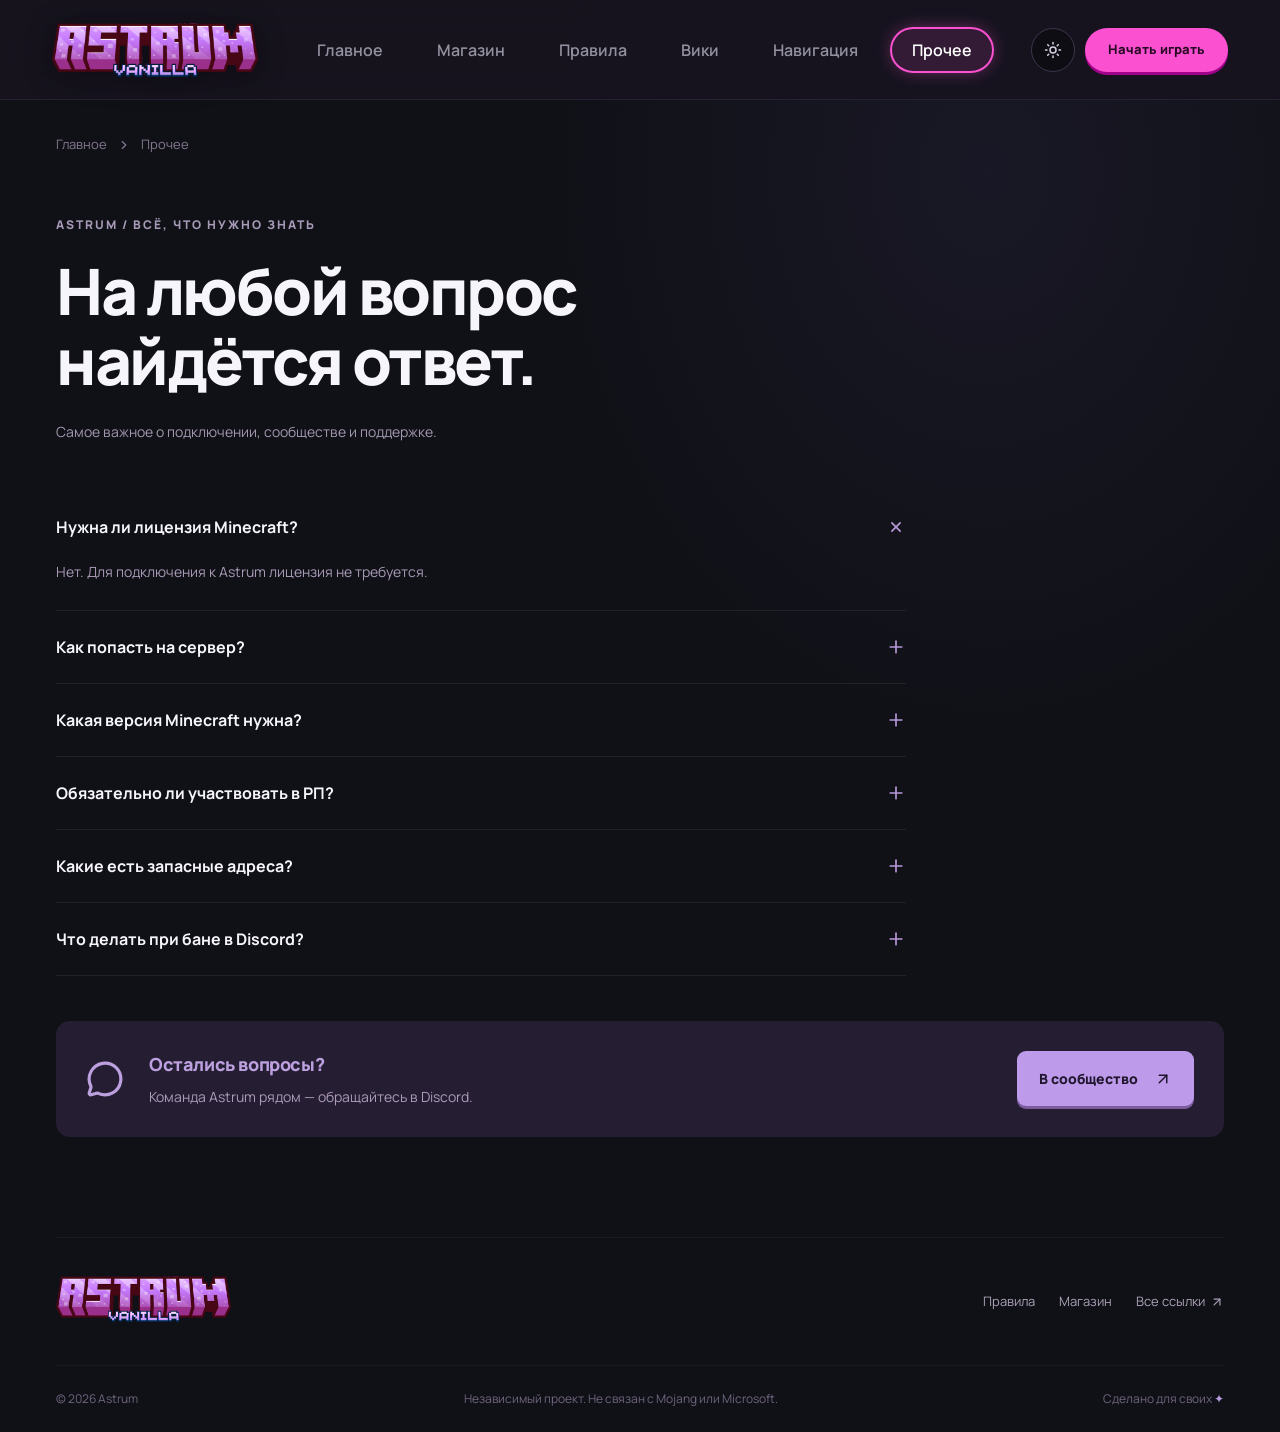
==== commit 801aaadc: "Add files via upload" ====
--- a/more.html
+++ b/more.html
@@ -5,6 +5,22 @@
 <meta name="viewport" content="width=device-width, initial-scale=1">
 <title>Вопросы и поддержка — Astrum</title>
 <meta name="description" content="Ванильный Minecraft-сервер Astrum: необязательный РП, города и сообщество. Начни свою историю на astrums.pro.">
+<meta property="og:type" content="website">
+<meta property="og:site_name" content="ASTRUM">
+<meta property="og:title" content="Вопросы и поддержка — Astrum">
+<meta property="og:description" content="Ванильный Minecraft-сервер Astrum: необязательный РП, города и сообщество. Начни свою историю на astrums.pro.">
+<meta property="og:url" content="https://ibronchikss.github.io/more.html">
+<meta property="og:image" content="https://ibronchikss.github.io/assets/images/og-image.png">
+<meta property="og:image:type" content="image/png">
+<meta property="og:image:width" content="1200">
+<meta property="og:image:height" content="630">
+<meta property="og:image:alt" content="Логотип Astrum — розовая планета из блоков">
+<meta property="og:locale" content="ru_RU">
+<meta name="twitter:card" content="summary_large_image">
+<meta name="twitter:title" content="Вопросы и поддержка — Astrum">
+<meta name="twitter:description" content="Ванильный Minecraft-сервер Astrum: необязательный РП, города и сообщество. Начни свою историю на astrums.pro.">
+<meta name="twitter:image" content="https://ibronchikss.github.io/assets/images/og-image.png">
+<meta name="theme-color" content="#101117">
 <link rel="icon" type="image/png" href="assets/images/astrum-logo.png">
 <script>try{var t=localStorage.getItem("astrum-theme");document.documentElement.setAttribute("data-theme",t==="light"?"light":"dark")}catch(e){document.documentElement.setAttribute("data-theme","dark")}</script>
 <link rel="stylesheet" href="assets/css/style.css">
--- a/assets/css/extra.css
+++ b/assets/css/extra.css
@@ -180,61 +180,6 @@
 .footer-logo img {
   height: 46px;
   filter: none;
-}
-
-/* ===== Главная: бегущая строка ===== */
-/* В разметке шесть одинаковых групп, лента сдвигается ровно на одну (1/6 длины) и возвращается —
-   шов не виден. Группы с aria-hidden — копии для зацикливания. */
-.ticker {
-  justify-content: flex-start;
-  gap: 0;
-  padding: 16px 0;
-}
-
-.ticker-track {
-  display: flex;
-  flex-shrink: 0;
-  width: max-content;
-  animation: ticker-scroll 24s linear infinite;
-  will-change: transform;
-}
-
-.ticker:hover .ticker-track {
-  animation-play-state: paused;
-}
-
-.ticker-group {
-  display: flex;
-  flex-shrink: 0;
-  align-items: center;
-  gap: 30px;
-  padding-right: 30px;
-}
-
-@keyframes ticker-scroll {
-  from { transform: translateX(0); }
-  to { transform: translateX(-16.6666667%); }
-}
-
-@media (max-width: 760px) {
-  .ticker {
-    padding: 13px 0;
-  }
-
-  .ticker-group {
-    gap: 25px;
-    padding-right: 25px;
-  }
-
-  .ticker-track {
-    animation-duration: 20s;
-  }
-}
-
-@media (prefers-reduced-motion: reduce) {
-  .ticker-track {
-    animation: none;
-  }
 }
 
 /* ===== Главная: карточки «О сервере» — фиолетовая обводка и подъём при наведении ===== */
@@ -2595,3 +2540,177 @@
   transform: scale(1.3);
   box-shadow: 0 0 12px 1px var(--bill);
 }
+
+/* ======================================================================
+   Правки от 5 ноября: фон и текст главной, меню, кнопка, шрифт
+   ====================================================================== */
+
+/* Цвет логотипа-планеты — на всём сайте (раньше был только на главной) */
+.astrum-site {
+  --planet: #fb51d0;
+  --planet-light: #ff7be3;
+  --planet-shadow: #a1048b;
+}
+
+/* ----- Меню: активный пункт обведён «кружочком» цвета логотипа ----- */
+.astrum-site .site-header .main-nav a {
+  padding: 9px 20px;
+  border: 2px solid transparent;
+  border-radius: 999px;
+  transition: color 0.2s ease, border-color 0.25s ease, background-color 0.25s ease, box-shadow 0.25s ease;
+}
+
+.astrum-site .site-header .main-nav a.active,
+.astrum-site .site-header.is-scrolled .main-nav a.active {
+  border-color: var(--planet);
+  background: rgba(251, 81, 208, 0.12);
+  box-shadow: 0 0 18px -4px rgba(251, 81, 208, 0.55);
+  color: #fff;
+}
+
+.astrum-site .site-header .main-nav a:not(.active):hover {
+  border-color: rgba(251, 81, 208, 0.38);
+}
+
+/* старое подчёркивание больше не нужно */
+.astrum-site .site-header .main-nav a.active::after,
+.astrum-site .site-header.is-scrolled .main-nav a.active::after {
+  display: none;
+}
+
+.astrum-site .site-header .main-nav {
+  gap: 10px;
+}
+
+@media (min-width: 761px) {
+  .astrum-site .site-header.is-scrolled .main-nav a {
+    padding-top: 7px;
+    padding-bottom: 7px;
+  }
+}
+
+@media (max-width: 980px) {
+  .astrum-site .site-header .main-nav.open {
+    align-items: flex-start;
+    gap: 6px;
+  }
+
+  .astrum-site .site-header .main-nav.open a {
+    padding: 10px 22px;
+  }
+}
+
+/* ----- Кнопка «Начать играть» в шапке — цвета логотипа ----- */
+.astrum-site .site-header .header-cta {
+  border-color: transparent;
+  background: var(--planet);
+  color: #2a0b25;
+  font-weight: 800;
+  box-shadow: 0 3px var(--planet-shadow);
+}
+
+.astrum-site .site-header .header-cta:hover {
+  background: var(--planet-light);
+  border-color: transparent;
+  color: #2a0b25;
+  transform: translateY(-1px);
+}
+
+.astrum-site .site-header .header-cta::after {
+  background: linear-gradient(100deg, transparent, rgba(255, 255, 255, 0.45), transparent);
+}
+
+/* ----- Главная: фон без сильного затемнения ----- */
+.astrum-home .photo-hero .hero-background {
+  object-position: center 45%;
+  filter: none;
+}
+
+.astrum-home .photo-hero::before {
+  background:
+    linear-gradient(90deg, rgba(16, 17, 23, 0.62) 0%, rgba(16, 17, 23, 0.34) 36%, rgba(16, 17, 23, 0.04) 64%, rgba(16, 17, 23, 0) 100%),
+    linear-gradient(rgba(16, 17, 23, 0.28) 0%, rgba(16, 17, 23, 0) 22%, rgba(16, 17, 23, 0) 72%, rgba(16, 17, 23, 0.9) 94%, #101117 100%);
+}
+
+/* ----- Главная: заголовок шрифтом из фото 1 (Montserrat Black, плотный кернинг) ----- */
+.astrum-home .hero h1 {
+  font-family: "Montserrat", "Inter Display", "Arial Black", sans-serif;
+  font-weight: 900;
+  font-size: clamp(60px, 7.2vw, 116px);
+  line-height: 1;
+  letter-spacing: -0.045em;
+  margin-top: 28px;
+  text-shadow: 0 6px 34px rgba(0, 0, 0, 0.45);
+}
+
+/* ----- Главная: текст описания крупнее ----- */
+.astrum-home .photo-hero .hero-copy > p {
+  max-width: 640px;
+  margin-top: 30px;
+  font-size: clamp(18px, 1.55vw, 22px);
+  font-weight: 500;
+  line-height: 1.7;
+  color: #f4effa;
+  text-shadow: 0 2px 16px rgba(0, 0, 0, 0.55);
+}
+
+
+/* ----- Главная: «Без лицензии · Без приватов · Версия» крупнее ----- */
+.astrum-home .photo-hero .hero-facts {
+  gap: 14px 30px;
+  margin-top: 34px;
+  font-size: 19px;
+  font-weight: 700;
+  color: #f4effa;
+  text-shadow: 0 2px 14px rgba(0, 0, 0, 0.55);
+}
+
+.astrum-home .photo-hero .hero-facts > span {
+  gap: 9px;
+}
+
+.astrum-home .photo-hero .hero-facts svg {
+  width: 22px;
+  height: 22px;
+  stroke-width: 3;
+  color: var(--planet);
+}
+
+@media (max-width: 760px) {
+  .astrum-home .hero h1 {
+    font-size: clamp(52px, 16vw, 84px);
+  }
+
+  /* «ASTRUM» и «INFO» уже на разных строках (span — блок), <br> давал лишний пробел */
+  .astrum-home .hero h1 br {
+    display: none;
+  }
+
+  .astrum-home .photo-hero .hero-copy > p {
+    font-size: 17px;
+  }
+
+  .astrum-home .photo-hero .hero-facts {
+    font-size: 16px;
+    gap: 10px 20px;
+  }
+
+  .astrum-home .photo-hero::before {
+    background:
+      linear-gradient(90deg, rgba(16, 17, 23, 0.55), rgba(16, 17, 23, 0.2)),
+      linear-gradient(rgba(16, 17, 23, 0.2) 0%, rgba(16, 17, 23, 0.15) 60%, rgba(16, 17, 23, 0.9) 94%, #101117 100%);
+  }
+}
+
+/* ----- Главная: скриншоты стоят на месте бывшей бегущей строки — сразу под первым экраном ----- */
+.astrum-home .gallery {
+  position: relative;
+  z-index: 2;
+  margin-top: 0;
+}
+
+@media (max-width: 760px) {
+  .astrum-home .gallery {
+    margin-top: 0;
+  }
+}
--- a/assets/css/light.css
+++ b/assets/css/light.css
@@ -8,11 +8,11 @@
  */
 
 html[data-theme="light"] {
-  --bg: #f6f4fb;
-  --surface: #ffffff;
-  --surface-2: #f0ebfa;
-  --line: rgba(48, 28, 90, 0.11);
-  --line-strong: rgba(48, 28, 90, 0.2);
+  --bg: #fbf5e4;
+  --surface: #fffcf3;
+  --surface-2: #f5ecd5;
+  --line: rgba(70, 48, 20, 0.12);
+  --line-strong: rgba(70, 48, 20, 0.22);
   --ink: #1c1628;
   --ink-2: #4a4060;
   --ink-3: #6e6486;
@@ -28,7 +28,7 @@
 }
 
 html[data-theme="light"] .astrum-site {
-  background: radial-gradient(at 77% 12%, rgba(205, 180, 255, 0.35), rgba(255, 255, 255, 0) 32%), var(--bg);
+  background: radial-gradient(at 77% 12%, rgba(255, 226, 170, 0.35), rgba(255, 255, 255, 0) 32%), var(--bg);
 }
 
 html[data-theme="light"] button:focus-visible,
@@ -46,19 +46,19 @@
   --hd-btn-bg: #ffffff;
   --hd-btn-line: rgba(48, 28, 90, 0.18);
   --hd-btn-ink: #4a4060;
-  background: rgba(255, 255, 255, 0.88);
+  background: rgba(255, 251, 238, 0.88);
   border-bottom-color: rgba(48, 28, 90, 0.1);
 }
 
 html[data-theme="light"] .astrum-home .site-header:not(.is-scrolled) {
-  background: rgba(255, 255, 255, 0.66);
+  background: rgba(255, 251, 238, 0.66);
   border-bottom-color: rgba(48, 28, 90, 0.08);
   -webkit-backdrop-filter: blur(14px) saturate(1.2);
   backdrop-filter: blur(14px) saturate(1.2);
 }
 
 html[data-theme="light"] .astrum-site .site-header.is-scrolled {
-  background-color: rgba(255, 255, 255, 0.84);
+  background-color: rgba(255, 251, 238, 0.84);
   border-color: rgba(124, 77, 214, 0.28);
   box-shadow: 0 16px 44px -16px rgba(60, 30, 120, 0.32), 0 0 0 1px rgba(255, 255, 255, 0.6);
 }
@@ -99,8 +99,8 @@
 
 html[data-theme="light"] .photo-hero::before {
   background:
-    linear-gradient(90deg, rgba(247, 245, 252, 0.9) 0%, rgba(247, 245, 252, 0.7) 28%, rgba(247, 245, 252, 0.2) 52%, rgba(247, 245, 252, 0) 70%),
-    linear-gradient(rgba(247, 245, 252, 0) 68%, rgba(247, 245, 252, 0.7) 92%, rgba(247, 245, 252, 0.95) 100%);
+    linear-gradient(90deg, rgba(251, 245, 228, 0.9) 0%, rgba(251, 245, 228, 0.7) 28%, rgba(251, 245, 228, 0.2) 52%, rgba(251, 245, 228, 0) 70%),
+    linear-gradient(rgba(251, 245, 228, 0) 68%, rgba(251, 245, 228, 0.7) 92%, rgba(251, 245, 228, 0.95) 100%);
 }
 
 html[data-theme="light"] .photo-hero h1 {
@@ -119,7 +119,7 @@
 
 html[data-theme="light"] .photo-hero .eyebrow.season {
   border-color: rgba(124, 77, 214, 0.3);
-  background: rgba(255, 255, 255, 0.78);
+  background: rgba(255, 251, 238, 0.82);
   color: #5a3d96;
 }
 
@@ -136,7 +136,7 @@
 @media (max-width: 760px) {
   html[data-theme="light"] .photo-hero::before {
     background:
-      linear-gradient(180deg, rgba(247, 245, 252, 0.76) 0%, rgba(247, 245, 252, 0.6) 52%, rgba(247, 245, 252, 0.06) 78%, rgba(247, 245, 252, 0.5) 100%);
+      linear-gradient(180deg, rgba(251, 245, 228, 0.76) 0%, rgba(251, 245, 228, 0.6) 52%, rgba(251, 245, 228, 0.06) 78%, rgba(251, 245, 228, 0.5) 100%);
   }
 
   html[data-theme="light"] .photo-hero .hero-copy > p { color: var(--ink-2); }
@@ -146,13 +146,13 @@
    (сама галактика перекрашивается в galaxy.js) */
 html[data-theme="light"] .world-banner.pixel-world {
   border-color: rgba(124, 77, 214, 0.22);
-  background: radial-gradient(ellipse at 70% 50%, #ffffff 0%, #f4edfd 46%, #e2d6f7 100%);
+  background: radial-gradient(ellipse at 70% 50%, #ffffff 0%, #f8f0dc 46%, #ecdfc0 100%);
   color: var(--ink);
   box-shadow: 0 24px 50px -34px rgba(60, 30, 120, 0.4);
 }
 
 html[data-theme="light"] .pixel-world::after {
-  background: linear-gradient(90deg, rgba(246, 243, 252, 0.96) 0%, rgba(246, 243, 252, 0.8) 30%, rgba(246, 243, 252, 0.25) 58%, rgba(246, 243, 252, 0) 80%);
+  background: linear-gradient(90deg, rgba(251, 245, 228, 0.96) 0%, rgba(251, 245, 228, 0.8) 30%, rgba(251, 245, 228, 0.25) 58%, rgba(251, 245, 228, 0) 80%);
 }
 
 html[data-theme="light"] .pixel-world h2 { color: var(--ink); }
@@ -169,11 +169,11 @@
 
 @media (max-width: 760px) {
   html[data-theme="light"] .world-banner.pixel-world {
-    background: linear-gradient(#ffffff, #e9defa);
+    background: linear-gradient(#ffffff, #f0e4c8);
   }
 
   html[data-theme="light"] .pixel-world::after {
-    background: linear-gradient(rgba(246, 243, 252, 0.96) 0%, rgba(246, 243, 252, 0.85) 45%, rgba(246, 243, 252, 0) 75%);
+    background: linear-gradient(rgba(251, 245, 228, 0.96) 0%, rgba(251, 245, 228, 0.85) 45%, rgba(251, 245, 228, 0) 75%);
   }
 }
 
@@ -187,7 +187,7 @@
 }
 
 html[data-theme="light"] .feature-card {
-  background: #fff;
+  background: #fffcf3;
   border-color: var(--line);
   box-shadow: 0 1px 2px rgba(40, 20, 90, 0.04), 0 14px 30px -22px rgba(60, 30, 120, 0.25);
 }
@@ -199,7 +199,7 @@
 }
 
 html[data-theme="light"] .green { --tone: #357a3c; --shade: #def2da; }
-html[data-theme="light"] .purple { --tone: #7a4bc6; --shade: #ece2fb; }
+html[data-theme="light"] .purple { --tone: #7a4bc6; --shade: #f1e5cc; }
 html[data-theme="light"] .orange { --tone: #ad5d1b; --shade: #fbe7d3; }
 html[data-theme="light"] .pink { --tone: #ac3f79; --shade: #fbe0ee; }
 html[data-theme="light"] .blue { --tone: #315fa6; --shade: #dde9fa; }
@@ -211,7 +211,7 @@
 
 html[data-theme="light"] .gallery-item {
   border-color: rgba(124, 77, 214, 0.25);
-  background: #e9e3f6;
+  background: #f1e8d2;
   box-shadow: 0 30px 70px -34px rgba(60, 30, 120, 0.5);
 }
 
@@ -227,7 +227,7 @@
 
 html[data-theme="light"] .join-dot {
   border-color: rgba(124, 77, 214, 0.35);
-  background: #efe8fb;
+  background: #f6ecd6;
   color: #6a3fc4;
 }
 
@@ -256,7 +256,7 @@
 
 html[data-theme="light"] .social-card {
   border-color: var(--line);
-  background: #fff;
+  background: #fffcf3;
   color: var(--ink);
   box-shadow: 0 1px 2px rgba(40, 20, 90, 0.04), 0 16px 30px -24px rgba(60, 30, 120, 0.3);
 }
@@ -286,19 +286,19 @@
 
 html[data-theme="light"] .notice {
   color: #5a3d96;
-  background: #efe8fb;
+  background: #f6ecd6;
   border-color: rgba(124, 77, 214, 0.22);
 }
 
 html[data-theme="light"] .search {
   color: var(--ink-2);
-  background: #fff;
+  background: #fffcf3;
   border-color: var(--line-strong);
 }
 
 html[data-theme="light"] .info-panel {
   color: #5a3d96;
-  background: #efe8fb;
+  background: #f6ecd6;
   border-color: rgba(124, 77, 214, 0.2);
 }
 
@@ -306,7 +306,7 @@
 
 html[data-theme="light"] .rules-toc {
   color: var(--ink-2);
-  background: #fff;
+  background: #fffcf3;
   border-color: var(--line);
 }
 
@@ -316,12 +316,12 @@
 html[data-theme="light"] .rules-content p { color: var(--ink-2); }
 
 html[data-theme="light"] .resource-card {
-  background: #fff;
+  background: #fffcf3;
   border-color: var(--line);
 }
 
 html[data-theme="light"] .resource-card:hover {
-  background: #f3eefc;
+  background: #f7eedb;
   border-color: #b79be6;
 }
 
@@ -335,7 +335,7 @@
 
 html[data-theme="light"] .support-banner {
   color: #5a3d96;
-  background: #ece4fa;
+  background: #f3e8cf;
 }
 
 html[data-theme="light"] .support-banner p { color: var(--ink-2); }
@@ -343,15 +343,15 @@
 
 html[data-theme="light"] .secondary {
   color: var(--ink-2);
-  background: #fff;
+  background: #fffcf3;
   border-color: var(--line-strong);
 }
 
-html[data-theme="light"] .secondary:hover { background: #f3eefc; }
+html[data-theme="light"] .secondary:hover { background: #f7eedb; }
 
 /* ---------- Магазин ---------- */
 html[data-theme="light"] .product-card {
-  background: #fff;
+  background: #fffcf3;
   border-color: var(--line);
   box-shadow: 0 1px 2px rgba(40, 20, 90, 0.04);
 }
@@ -375,17 +375,17 @@
 }
 
 html[data-theme="light"] .shop-toolbar a.notice:hover {
-  background: #e6dbfa;
+  background: #f0e2c4;
   border-color: #8d6fb0;
 }
 
 html[data-theme="light"] .shop-tab {
-  background: #fff;
+  background: #fffcf3;
   border-color: var(--line-strong);
   color: var(--ink-2);
 }
 
-html[data-theme="light"] .shop-tab:hover { background: #f1ebfc; }
+html[data-theme="light"] .shop-tab:hover { background: #f6eddb; }
 
 html[data-theme="light"] .shop-tab.is-active {
   background: #7c4dd6;
@@ -396,7 +396,7 @@
 html[data-theme="light"] .modal-backdrop { background: rgba(30, 20, 50, 0.55); }
 
 html[data-theme="light"] .modal {
-  background: #fff;
+  background: #fffcf3;
   border-color: rgba(124, 77, 214, 0.25);
   box-shadow: 0 30px 100px rgba(40, 20, 90, 0.35);
 }
@@ -408,20 +408,20 @@
 html[data-theme="light"] .modal-thumb { box-shadow: 0 10px 30px rgba(40, 20, 90, 0.18); }
 
 html[data-theme="light"] .copy-panel {
-  background: #f1ebfc;
+  background: #f6eddb;
   border-color: rgba(124, 77, 214, 0.3);
 }
 
 html[data-theme="light"] .modal-body code {
   border-color: rgba(124, 77, 214, 0.3);
-  background: #f1ebfc;
+  background: #f6eddb;
   color: #5a2fb0;
 }
 
 /* ---------- Правила ---------- */
 html[data-theme="light"] .rule-highlight {
   border-color: var(--line);
-  background: #fff;
+  background: #fffcf3;
   box-shadow: 0 1px 2px rgba(40, 20, 90, 0.04);
 }
 
@@ -433,7 +433,7 @@
 
 html[data-theme="light"] .rules-content article.rule-section {
   border-color: var(--line);
-  background: #fff;
+  background: #fffcf3;
   box-shadow: 0 1px 2px rgba(40, 20, 90, 0.04), 0 18px 36px -28px rgba(60, 30, 120, 0.3);
 }
 
@@ -450,12 +450,12 @@
 
 html[data-theme="light"] .rule-item {
   border-color: var(--line);
-  background: #faf8fe;
+  background: #fdf9ee;
 }
 
 html[data-theme="light"] .rule-item:hover {
   border-color: rgba(124, 77, 214, 0.4);
-  background: #f3edfc;
+  background: #f7eedb;
 }
 
 html[data-theme="light"] .rule-id {
@@ -513,7 +513,7 @@
 
 html[data-theme="light"] .rule-info li {
   border-color: var(--line);
-  background: #faf8fe;
+  background: #fdf9ee;
 }
 
 html[data-theme="light"] .info-dot {
@@ -526,7 +526,7 @@
 
 html[data-theme="light"] .rule-tip {
   border-color: var(--line);
-  background: linear-gradient(145deg, #ffffff, #f5f1fc);
+  background: linear-gradient(145deg, #ffffff, #f8f0dc);
 }
 
 html[data-theme="light"] .tip-num {
@@ -547,7 +547,7 @@
 /* ---------- Законопроекты (правила) ---------- */
 html[data-theme="light"] .bills-head {
   border-color: var(--line);
-  background: #fff;
+  background: #fffcf3;
 }
 
 html[data-theme="light"] .rules-content .bills-head h2 { color: var(--ink); }
@@ -555,17 +555,17 @@
 
 html[data-theme="light"] .bills-chip {
   border-color: var(--line);
-  background: #faf8ff;
+  background: #fdf9ee;
   color: var(--ink-2);
 }
 
-html[data-theme="light"] .bills-chip:hover { background: #f0ebfa; }
+html[data-theme="light"] .bills-chip:hover { background: #f5ecd5; }
 
 html[data-theme="light"] .rules-toc-bills small { color: #8a80a0; }
 
 html[data-theme="light"] .bill-card {
   border-color: var(--line);
-  background: #fff;
+  background: #fffcf3;
   box-shadow: inset 5px 0 0 var(--bill, #7c4dd6), 0 10px 30px -22px rgba(48, 28, 90, 0.35);
   color: var(--ink-2);
 }
@@ -635,7 +635,7 @@
 
 /* ---------- Содержание правил и законопроектов ---------- */
 html[data-theme="light"] .rules-side .rules-toc a { color: var(--ink-2); }
-html[data-theme="light"] .rules-side .rules-toc a:hover { background: #f4f0fb; color: var(--ink); }
+html[data-theme="light"] .rules-side .rules-toc a:hover { background: #f8f0dc; color: var(--ink); }
 
 html[data-theme="light"] .rules-side .rules-toc a.is-active {
   border-color: rgba(124, 77, 214, 0.3);
@@ -645,7 +645,7 @@
 
 html[data-theme="light"] .rules-side .rules-toc a.is-active::before { background: #7c4dd6; }
 html[data-theme="light"] .toc-count { background: rgba(124, 77, 214, 0.12); color: #5a2fb0; }
-html[data-theme="light"] .rules-toc .toc-n { background: #f0ebfa; color: #7a6f94; }
+html[data-theme="light"] .rules-toc .toc-n { background: #f5ecd5; color: #7a6f94; }
 html[data-theme="light"] .rules-toc a:hover .toc-n { color: #5a2fb0; }
 html[data-theme="light"] .rules-toc a.is-active .toc-n { background: #7c4dd6; color: #fff; }
 html[data-theme="light"] .rules-toc-bills small { color: #8a80a0; }
@@ -671,3 +671,43 @@
   background: var(--bill);
   color: #1c1628;
 }
+
+/* ======================================================================
+   Правки от 5 ноября: «ванильно-белая» светлая тема, лёгкая дымка на главной
+   ====================================================================== */
+html[data-theme="light"] .hero.photo-hero {
+  background: #f3e9cf;
+}
+
+html[data-theme="light"] .astrum-home .photo-hero::before {
+  background:
+    linear-gradient(90deg, rgba(251, 245, 228, 0.82) 0%, rgba(251, 245, 228, 0.55) 34%, rgba(251, 245, 228, 0.08) 62%, rgba(251, 245, 228, 0) 100%),
+    linear-gradient(rgba(251, 245, 228, 0.2) 0%, rgba(251, 245, 228, 0) 20%, rgba(251, 245, 228, 0) 72%, rgba(251, 245, 228, 0.9) 94%, #fbf5e4 100%);
+}
+
+html[data-theme="light"] .astrum-home .photo-hero h1 { text-shadow: none; }
+html[data-theme="light"] .astrum-home .photo-hero .hero-copy > p { color: #3a3040; text-shadow: none; font-weight: 600; }
+html[data-theme="light"] .astrum-home .photo-hero .hero-facts { color: #2c2236; text-shadow: none; }
+html[data-theme="light"] .astrum-home .photo-hero .hero-facts svg { color: #d41fa9; }
+
+html[data-theme="light"] .astrum-site .site-header .main-nav a.active,
+html[data-theme="light"] .astrum-site .site-header.is-scrolled .main-nav a.active {
+  color: #1c1628;
+  border-color: #e23cba;
+  background: rgba(251, 81, 208, 0.12);
+  box-shadow: none;
+}
+
+@media (max-width: 980px) {
+  html[data-theme="light"] .astrum-site .site-header .main-nav.open a.active {
+    color: #fff;
+  }
+}
+
+@media (max-width: 760px) {
+  html[data-theme="light"] .astrum-home .photo-hero::before {
+    background:
+      linear-gradient(90deg, rgba(251, 245, 228, 0.7), rgba(251, 245, 228, 0.3)),
+      linear-gradient(rgba(251, 245, 228, 0.2) 0%, rgba(251, 245, 228, 0.1) 60%, rgba(251, 245, 228, 0.9) 94%, #fbf5e4 100%);
+  }
+}
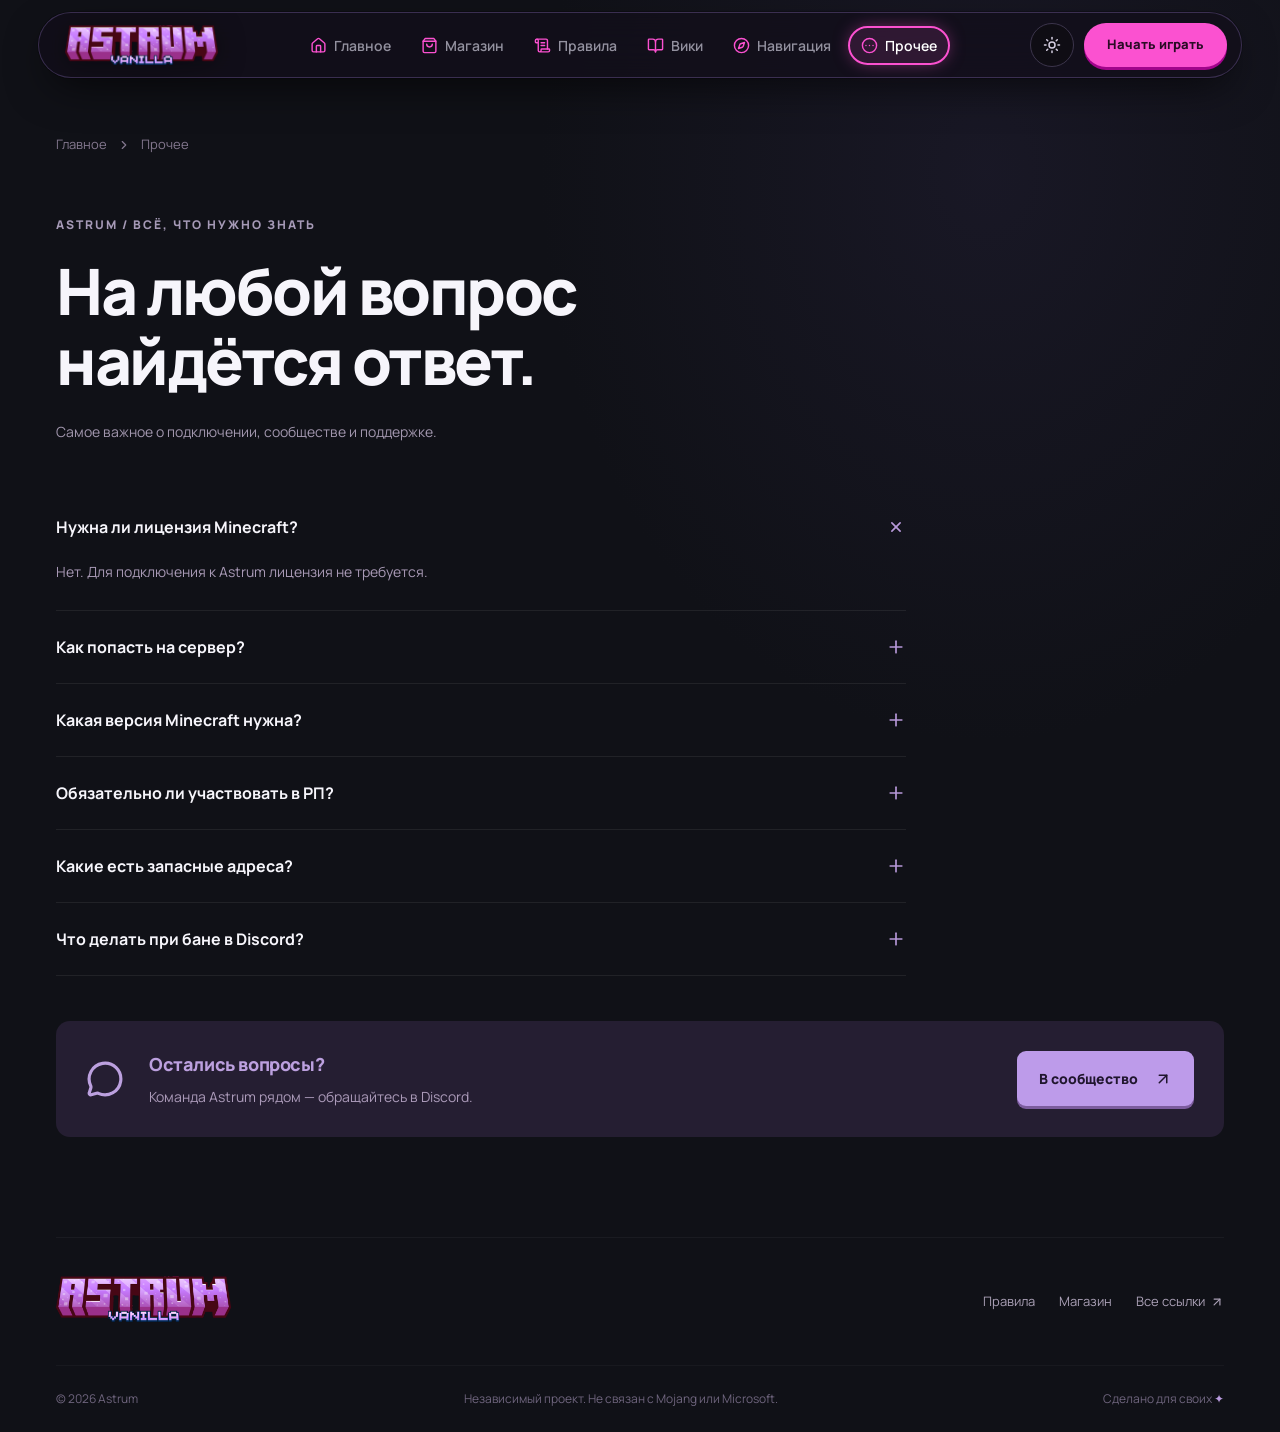
==== commit b48e7652: "Add files via upload" ====
--- a/more.html
+++ b/more.html
@@ -11,6 +11,7 @@
 <meta property="og:description" content="Ванильный Minecraft-сервер Astrum: необязательный РП, города и сообщество. Начни свою историю на astrums.pro.">
 <meta property="og:url" content="https://ibronchikss.github.io/more.html">
 <meta property="og:image" content="https://ibronchikss.github.io/assets/images/og-image.png">
+<meta property="og:image:secure_url" content="https://ibronchikss.github.io/assets/images/og-image.png">
 <meta property="og:image:type" content="image/png">
 <meta property="og:image:width" content="1200">
 <meta property="og:image:height" content="630">
@@ -28,7 +29,7 @@
 <link rel="stylesheet" href="assets/css/light.css">
 </head>
 <body class="antialiased">
-<div class="astrum-site"><header class="site-header"><a class="brand brand-logo" href="index.html" aria-label="Astrum Vanilla — на главную"><img src="assets/images/astrum-wordmark.png" alt="Astrum Vanilla" width="640" height="168"></a><nav class="main-nav" aria-label="Главная навигация"><a class="" href="index.html">Главное</a><a class="" href="shop.html">Магазин</a><a class="" href="rules.html">Правила</a><a class="" href="wiki.html">Вики</a><a class="" href="navigation.html">Навигация</a><a class="active" aria-current="page" href="more.html">Прочее</a></nav><div class="header-tools"><button class="theme-toggle" type="button" aria-label="Сменить тему: светлая или тёмная" title="Сменить тему"><svg class="icon-sun" xmlns="http://www.w3.org/2000/svg" width="18" height="18" viewBox="0 0 24 24" fill="none" stroke="currentColor" stroke-width="2" stroke-linecap="round" stroke-linejoin="round" aria-hidden="true"><circle cx="12" cy="12" r="4"></circle><path d="M12 2v2"></path><path d="M12 20v2"></path><path d="m4.93 4.93 1.41 1.41"></path><path d="m17.66 17.66 1.41 1.41"></path><path d="M2 12h2"></path><path d="M20 12h2"></path><path d="m6.34 17.66-1.41 1.41"></path><path d="m19.07 4.93-1.41 1.41"></path></svg><svg class="icon-moon" xmlns="http://www.w3.org/2000/svg" width="18" height="18" viewBox="0 0 24 24" fill="none" stroke="currentColor" stroke-width="2" stroke-linecap="round" stroke-linejoin="round" aria-hidden="true"><path d="M12 3a6 6 0 0 0 9 9 9 9 0 1 1-9-9Z"></path></svg></button><a href="https://discord.gg/phRQ59Pmp" target="_blank" rel="noopener noreferrer" class="header-cta"><span>Начать играть</span></a></div><button class="menu-toggle" aria-label="Открыть меню"><svg xmlns="http://www.w3.org/2000/svg" width="24" height="24" viewBox="0 0 24 24" fill="none" stroke="currentColor" stroke-width="2" stroke-linecap="round" stroke-linejoin="round" class="lucide lucide-menu" aria-hidden="true"><path d="M4 5h16"></path><path d="M4 12h16"></path><path d="M4 19h16"></path></svg></button></header><main><section class="wrap inner-page"><div class="breadcrumbs"><a href="index.html">Главное</a><svg xmlns="http://www.w3.org/2000/svg" width="14" height="14" viewBox="0 0 24 24" fill="none" stroke="currentColor" stroke-width="2" stroke-linecap="round" stroke-linejoin="round" class="lucide lucide-chevron-right" aria-hidden="true"><path d="m9 18 6-6-6-6"></path></svg><span>Прочее</span></div><span class="eyebrow">ASTRUM / ВСЁ, ЧТО НУЖНО ЗНАТЬ</span><h1>На любой вопрос
+<div class="astrum-site"><header class="site-header"><a class="brand brand-logo" href="index.html" aria-label="Astrum Vanilla — на главную"><img src="assets/images/astrum-wordmark.png" alt="Astrum Vanilla" width="640" height="168"></a><nav class="main-nav" aria-label="Главная навигация"><a class="" href="index.html"><svg class="nav-icon" xmlns="http://www.w3.org/2000/svg" width="20" height="20" viewBox="0 0 24 24" fill="none" stroke="currentColor" stroke-width="2" stroke-linecap="round" stroke-linejoin="round" aria-hidden="true"><path d="M15 21v-8a1 1 0 0 0-1-1h-4a1 1 0 0 0-1 1v8"></path><path d="M3 10a2 2 0 0 1 .709-1.528l7-5.999a2 2 0 0 1 2.582 0l7 5.999A2 2 0 0 1 21 10v9a2 2 0 0 1-2 2H5a2 2 0 0 1-2-2z"></path></svg><span>Главное</span></a><a class="" href="shop.html"><svg class="nav-icon" xmlns="http://www.w3.org/2000/svg" width="20" height="20" viewBox="0 0 24 24" fill="none" stroke="currentColor" stroke-width="2" stroke-linecap="round" stroke-linejoin="round" aria-hidden="true"><path d="M6 2 3 6v14a2 2 0 0 0 2 2h14a2 2 0 0 0 2-2V6l-3-4Z"></path><path d="M3 6h18"></path><path d="M16 10a4 4 0 0 1-8 0"></path></svg><span>Магазин</span></a><a class="" href="rules.html"><svg class="nav-icon" xmlns="http://www.w3.org/2000/svg" width="20" height="20" viewBox="0 0 24 24" fill="none" stroke="currentColor" stroke-width="2" stroke-linecap="round" stroke-linejoin="round" aria-hidden="true"><path d="M15 12h-5"></path><path d="M15 8h-5"></path><path d="M19 17V5a2 2 0 0 0-2-2H4"></path><path d="M8 21h12a2 2 0 0 0 2-2v-1a1 1 0 0 0-1-1H11a1 1 0 0 0-1 1v1a2 2 0 1 1-4 0V5a2 2 0 1 0-4 0v2a1 1 0 0 0 1 1h3"></path></svg><span>Правила</span></a><a class="" href="wiki.html"><svg class="nav-icon" xmlns="http://www.w3.org/2000/svg" width="20" height="20" viewBox="0 0 24 24" fill="none" stroke="currentColor" stroke-width="2" stroke-linecap="round" stroke-linejoin="round" aria-hidden="true"><path d="M12 7v14"></path><path d="M3 18a1 1 0 0 1-1-1V4a1 1 0 0 1 1-1h5a4 4 0 0 1 4 4 4 4 0 0 1 4-4h5a1 1 0 0 1 1 1v13a1 1 0 0 1-1 1h-6a3 3 0 0 0-3 3 3 3 0 0 0-3-3z"></path></svg><span>Вики</span></a><a class="" href="navigation.html"><svg class="nav-icon" xmlns="http://www.w3.org/2000/svg" width="20" height="20" viewBox="0 0 24 24" fill="none" stroke="currentColor" stroke-width="2" stroke-linecap="round" stroke-linejoin="round" aria-hidden="true"><circle cx="12" cy="12" r="10"></circle><path d="m16.24 7.76-1.804 5.411a2 2 0 0 1-1.265 1.265L7.76 16.24l1.804-5.411a2 2 0 0 1 1.265-1.265z"></path></svg><span>Навигация</span></a><a class="active" aria-current="page" href="more.html"><svg class="nav-icon" xmlns="http://www.w3.org/2000/svg" width="20" height="20" viewBox="0 0 24 24" fill="none" stroke="currentColor" stroke-width="2" stroke-linecap="round" stroke-linejoin="round" aria-hidden="true"><circle cx="12" cy="12" r="10"></circle><path d="M17 12h.01"></path><path d="M12 12h.01"></path><path d="M7 12h.01"></path></svg><span>Прочее</span></a></nav><div class="header-tools"><button class="theme-toggle" type="button" aria-label="Сменить тему: светлая или тёмная" title="Сменить тему"><svg class="icon-sun" xmlns="http://www.w3.org/2000/svg" width="18" height="18" viewBox="0 0 24 24" fill="none" stroke="currentColor" stroke-width="2" stroke-linecap="round" stroke-linejoin="round" aria-hidden="true"><circle cx="12" cy="12" r="4"></circle><path d="M12 2v2"></path><path d="M12 20v2"></path><path d="m4.93 4.93 1.41 1.41"></path><path d="m17.66 17.66 1.41 1.41"></path><path d="M2 12h2"></path><path d="M20 12h2"></path><path d="m6.34 17.66-1.41 1.41"></path><path d="m19.07 4.93-1.41 1.41"></path></svg><svg class="icon-moon" xmlns="http://www.w3.org/2000/svg" width="18" height="18" viewBox="0 0 24 24" fill="none" stroke="currentColor" stroke-width="2" stroke-linecap="round" stroke-linejoin="round" aria-hidden="true"><path d="M12 3a6 6 0 0 0 9 9 9 9 0 1 1-9-9Z"></path></svg></button><a href="https://discord.gg/phRQ59Pmp" target="_blank" rel="noopener noreferrer" class="header-cta"><span>Начать играть</span></a></div><button class="menu-toggle" aria-label="Открыть меню"><svg xmlns="http://www.w3.org/2000/svg" width="24" height="24" viewBox="0 0 24 24" fill="none" stroke="currentColor" stroke-width="2" stroke-linecap="round" stroke-linejoin="round" class="lucide lucide-menu" aria-hidden="true"><path d="M4 5h16"></path><path d="M4 12h16"></path><path d="M4 19h16"></path></svg></button></header><main><section class="wrap inner-page"><div class="breadcrumbs"><a href="index.html">Главное</a><svg xmlns="http://www.w3.org/2000/svg" width="14" height="14" viewBox="0 0 24 24" fill="none" stroke="currentColor" stroke-width="2" stroke-linecap="round" stroke-linejoin="round" class="lucide lucide-chevron-right" aria-hidden="true"><path d="m9 18 6-6-6-6"></path></svg><span>Прочее</span></div><span class="eyebrow">ASTRUM / ВСЁ, ЧТО НУЖНО ЗНАТЬ</span><h1>На любой вопрос
 найдётся ответ.</h1><p class="page-intro">Самое важное о подключении, сообществе и поддержке.</p><div class="faq"><details open=""><summary>Нужна ли лицензия Minecraft?<svg xmlns="http://www.w3.org/2000/svg" width="20" height="20" viewBox="0 0 24 24" fill="none" stroke="currentColor" stroke-width="2" stroke-linecap="round" stroke-linejoin="round" class="lucide lucide-plus" aria-hidden="true"><path d="M5 12h14"></path><path d="M12 5v14"></path></svg></summary><p>Нет. Для подключения к Astrum лицензия не требуется.</p></details><details><summary>Как попасть на сервер?<svg xmlns="http://www.w3.org/2000/svg" width="20" height="20" viewBox="0 0 24 24" fill="none" stroke="currentColor" stroke-width="2" stroke-linecap="round" stroke-linejoin="round" class="lucide lucide-plus" aria-hidden="true"><path d="M5 12h14"></path><path d="M12 5v14"></path></svg></summary><p>Начните с небольшой заявки в Discord. Если заявку отклонили, есть альтернативный вариант — проходка за 149.00 ₽. На этой версии сайта оплата не подключена.</p></details><details><summary>Какая версия Minecraft нужна?<svg xmlns="http://www.w3.org/2000/svg" width="20" height="20" viewBox="0 0 24 24" fill="none" stroke="currentColor" stroke-width="2" stroke-linecap="round" stroke-linejoin="round" class="lucide lucide-plus" aria-hidden="true"><path d="M5 12h14"></path><path d="M12 5v14"></path></svg></summary><p>По информации сервера поддерживаются версии 1.21.11–26.2. Рекомендуемая версия — 26.2.</p></details><details><summary>Обязательно ли участвовать в РП?<svg xmlns="http://www.w3.org/2000/svg" width="20" height="20" viewBox="0 0 24 24" fill="none" stroke="currentColor" stroke-width="2" stroke-linecap="round" stroke-linejoin="round" class="lucide lucide-plus" aria-hidden="true"><path d="M5 12h14"></path><path d="M12 5v14"></path></svg></summary><p>Нет. Astrum — полу-РП проект: города, министры и другие структуры существуют, но участие в РП добровольное.</p></details><details><summary>Какие есть запасные адреса?<svg xmlns="http://www.w3.org/2000/svg" width="20" height="20" viewBox="0 0 24 24" fill="none" stroke="currentColor" stroke-width="2" stroke-linecap="round" stroke-linejoin="round" class="lucide lucide-plus" aria-hidden="true"><path d="M5 12h14"></path><path d="M12 5v14"></path></svg></summary><p>mc.astrums.pro, game.astrums.pro и play.astrums.pro. Основной адрес: astrums.pro.</p></details><details><summary>Что делать при бане в Discord?<svg xmlns="http://www.w3.org/2000/svg" width="20" height="20" viewBox="0 0 24 24" fill="none" stroke="currentColor" stroke-width="2" stroke-linecap="round" stroke-linejoin="round" class="lucide lucide-plus" aria-hidden="true"><path d="M5 12h14"></path><path d="M12 5v14"></path></svg></summary><p>Напишите в личные сообщения Discord пользователю @izumosaku. Покупка разбана не гарантирует снятие блокировки.</p></details></div><div class="support-banner"><svg xmlns="http://www.w3.org/2000/svg" width="38" height="38" viewBox="0 0 24 24" fill="none" stroke="currentColor" stroke-width="2" stroke-linecap="round" stroke-linejoin="round" class="lucide lucide-message-circle" aria-hidden="true"><path d="M2.992 16.342a2 2 0 0 1 .094 1.167l-1.065 3.29a1 1 0 0 0 1.236 1.168l3.413-.998a2 2 0 0 1 1.099.092 10 10 0 1 0-4.777-4.719"></path></svg><div><h3>Остались вопросы?</h3><p>Команда Astrum рядом — обращайтесь в Discord.</p></div><a href="https://discord.gg/phRQ59Pmp" target="_blank" rel="noopener noreferrer" class="button primary">В сообщество <svg xmlns="http://www.w3.org/2000/svg" width="18" height="18" viewBox="0 0 24 24" fill="none" stroke="currentColor" stroke-width="2" stroke-linecap="round" stroke-linejoin="round" class="lucide lucide-arrow-up-right" aria-hidden="true"><path d="M7 7h10v10"></path><path d="M7 17 17 7"></path></svg></a></div></section></main><footer class="site-footer wrap"><div class="footer-top"><div class="footer-brand"><a class="brand brand-logo footer-logo" href="index.html" aria-label="Astrum Vanilla — на главную"><img src="assets/images/astrum-wordmark.png" alt="Astrum Vanilla" width="640" height="168" loading="lazy"></a></div><div class="footer-links"><a href="rules.html">Правила</a><a href="shop.html">Магазин</a><a href="navigation.html">Все ссылки <svg xmlns="http://www.w3.org/2000/svg" width="14" height="14" viewBox="0 0 24 24" fill="none" stroke="currentColor" stroke-width="2" stroke-linecap="round" stroke-linejoin="round" class="lucide lucide-arrow-up-right" aria-hidden="true"><path d="M7 7h10v10"></path><path d="M7 17 17 7"></path></svg></a></div></div><div class="footer-bottom"><span>© 2026 Astrum</span><span>Независимый проект. Не связан с Mojang или Microsoft.</span><span>Сделано для своих <span class="accent">✦</span></span></div></footer></div>
 <script src="assets/js/main.js" defer></script>
 </body>
--- a/assets/css/extra.css
+++ b/assets/css/extra.css
@@ -2714,3 +2714,229 @@
     margin-top: 0;
   }
 }
+
+/* ======================================================================
+   Шапка: всегда закруглённая капсула (без прямоугольной полосы), значки у пунктов,
+   при первом заходе капсула «выезжает» при прокрутке
+   ====================================================================== */
+.astrum-site .site-header.is-scrolled {
+  left: 6%;
+  right: 6%;
+}
+
+.astrum-site .site-header .main-nav {
+  gap: 4px;
+  font-size: 15px;
+}
+
+.astrum-site .site-header .main-nav a {
+  display: inline-flex;
+  align-items: center;
+  gap: 9px;
+  padding: 8px 15px;
+}
+
+.nav-icon {
+  width: 19px;
+  height: 19px;
+  flex-shrink: 0;
+  color: var(--planet);
+}
+
+@media (min-width: 1241px) and (max-width: 1499px) {
+  .astrum-site .site-header.is-scrolled {
+    left: 3%;
+    right: 3%;
+  }
+}
+
+@media (min-width: 1241px) and (max-width: 1360px) {
+  .astrum-site .site-header .main-nav a {
+    padding: 8px 11px;
+    gap: 7px;
+  }
+
+  .astrum-site .site-header .main-nav {
+    font-size: 14px;
+  }
+
+  .nav-icon {
+    width: 17px;
+    height: 17px;
+  }
+}
+
+/* первый заход: пока не прокрутили страницу, шапки нет; при прокрутке она плавно выезжает сверху */
+.astrum-site .site-header {
+  transition: transform 0.7s cubic-bezier(0.2, 0.8, 0.2, 1), opacity 0.6s ease, top 0.4s ease, left 0.4s ease,
+    right 0.4s ease, height 0.4s ease, padding 0.4s ease, border-radius 0.4s ease, background-color 0.4s ease,
+    border-color 0.4s ease, box-shadow 0.4s ease;
+}
+
+html.first-visit .astrum-site .site-header {
+  transform: translateY(-160%);
+  opacity: 0;
+  pointer-events: none;
+}
+
+/* телефон, планшет и узкие ноутбуки (до 1240px): бургер и выпадающая панель с пунктами и значками */
+@media (max-width: 1240px) {
+  .astrum-site .site-header .main-nav {
+    display: none;
+  }
+
+  .astrum-site .site-header .header-tools {
+    margin-left: auto;
+  }
+
+  .astrum-site .site-header .menu-toggle {
+    display: inline-grid;
+    place-items: center;
+    width: 40px;
+    height: 40px;
+    flex-shrink: 0;
+    padding: 0;
+    border: 1px solid var(--hd-btn-line);
+    border-radius: 999px;
+    background: var(--hd-btn-bg);
+    color: var(--hd-btn-ink);
+  }
+
+  .astrum-site .site-header .menu-toggle[aria-expanded="true"] {
+    border-color: var(--planet);
+  }
+
+  .astrum-site .site-header .main-nav.open,
+  .astrum-site .site-header.is-scrolled .main-nav.open {
+    position: absolute;
+    top: calc(100% + 10px);
+    left: 0;
+    right: 0;
+    width: auto;
+    flex-direction: column;
+    align-items: stretch;
+    gap: 6px;
+    padding: 12px;
+    border: 1px solid rgba(251, 81, 208, 0.3);
+    border-radius: 22px;
+    background: rgba(20, 16, 28, 0.985);
+    box-shadow: 0 24px 60px -16px rgba(0, 0, 0, 0.75);
+    display: flex;
+    animation: menu-pop 0.22s cubic-bezier(0.2, 0.8, 0.2, 1);
+  }
+
+  .astrum-site .site-header .main-nav.open a {
+    padding: 12px 16px;
+    font-size: 16px;
+    color: #d8d0e6;
+  }
+
+  .astrum-site .site-header .main-nav.open a.active { color: #fff; }
+}
+
+@keyframes menu-pop {
+  from { opacity: 0; transform: translateY(-8px) scale(0.98); }
+  to { opacity: 1; transform: none; }
+}
+
+@media (max-width: 480px) {
+  .astrum-site .site-header.is-scrolled {
+    left: 8px;
+    right: 8px;
+    gap: 6px;
+    padding: 0 8px 0 14px;
+  }
+
+  .astrum-site .site-header.is-scrolled .brand-logo img {
+    height: 28px;
+  }
+
+  .astrum-site .site-header .header-tools {
+    gap: 6px;
+  }
+
+  .astrum-site .site-header .header-cta {
+    padding: 0 12px;
+    font-size: 12px;
+  }
+}
+
+@media (max-width: 420px) {
+  .astrum-site .site-header .menu-toggle { width: 38px; height: 38px; }
+}
+
+@media (max-width: 350px) {
+  .astrum-site .site-header .menu-toggle { width: 34px; height: 34px; }
+}
+
+@media (prefers-reduced-motion: reduce) {
+  .astrum-site .site-header { transition: opacity 0.2s ease; }
+  html.first-visit .astrum-site .site-header { transform: none; }
+}
+
+/* ----- Главная: текст рядом с «ASTRUM INFO» чуть меньше ----- */
+.astrum-home .hero h1 {
+  font-size: clamp(52px, 6vw, 96px);
+}
+
+.astrum-home .photo-hero .hero-copy > p {
+  max-width: 600px;
+  margin-top: 26px;
+  font-size: clamp(16px, 1.25vw, 19px);
+}
+
+.astrum-home .photo-hero .hero-facts {
+  gap: 12px 26px;
+  margin-top: 30px;
+  font-size: 16px;
+}
+
+.astrum-home .photo-hero .hero-facts svg {
+  width: 19px;
+  height: 19px;
+}
+
+@media (max-width: 760px) {
+  .astrum-home .hero h1 {
+    font-size: clamp(48px, 14.5vw, 76px);
+  }
+
+  .astrum-home .photo-hero .hero-copy > p {
+    font-size: 16px;
+  }
+
+  .astrum-home .photo-hero .hero-facts {
+    font-size: 14px;
+    gap: 8px 16px;
+  }
+}
+
+/* подпись «IP СЕРВЕРА» читается на фоне-скриншоте (размер и вид как раньше) */
+.astrum-home .photo-hero .server-address small {
+  color: #d3c8e0;
+  text-shadow: 0 1px 10px rgba(0, 0, 0, 0.8);
+}
+
+.astrum-home .photo-hero .server-address strong {
+  text-shadow: 0 1px 10px rgba(0, 0, 0, 0.7);
+}
+
+@media (max-width: 350px) {
+  .astrum-site .site-header.is-scrolled {
+    padding: 0 6px 0 10px;
+    gap: 4px;
+  }
+
+  .astrum-site .site-header.is-scrolled .brand-logo img {
+    height: 22px;
+  }
+
+  .astrum-site .site-header .header-cta {
+    padding: 0 8px;
+    font-size: 11px;
+  }
+
+  .astrum-site .site-header .header-tools {
+    gap: 4px;
+  }
+}
--- a/assets/css/light.css
+++ b/assets/css/light.css
@@ -711,3 +711,21 @@
       linear-gradient(rgba(251, 245, 228, 0.2) 0%, rgba(251, 245, 228, 0.1) 60%, rgba(251, 245, 228, 0.9) 94%, #fbf5e4 100%);
   }
 }
+
+/* Выпадающее меню (телефон/планшет/узкий экран) и значки в светлой теме */
+@media (max-width: 1240px) {
+  html[data-theme="light"] .astrum-site .site-header .main-nav.open,
+  html[data-theme="light"] .astrum-site .site-header.is-scrolled .main-nav.open {
+    background: rgba(255, 252, 243, 0.99);
+    border-color: rgba(226, 60, 186, 0.35);
+    box-shadow: 0 24px 60px -18px rgba(60, 40, 10, 0.35);
+  }
+
+  html[data-theme="light"] .astrum-site .site-header .main-nav.open a { color: #4a4060; }
+  html[data-theme="light"] .astrum-site .site-header .main-nav.open a.active { color: #1c1628; }
+}
+
+html[data-theme="light"] .nav-icon { color: #d41fa9; }
+
+html[data-theme="light"] .astrum-home .photo-hero .server-address small { color: #5b5170; text-shadow: none; }
+html[data-theme="light"] .astrum-home .photo-hero .server-address strong { text-shadow: none; }
